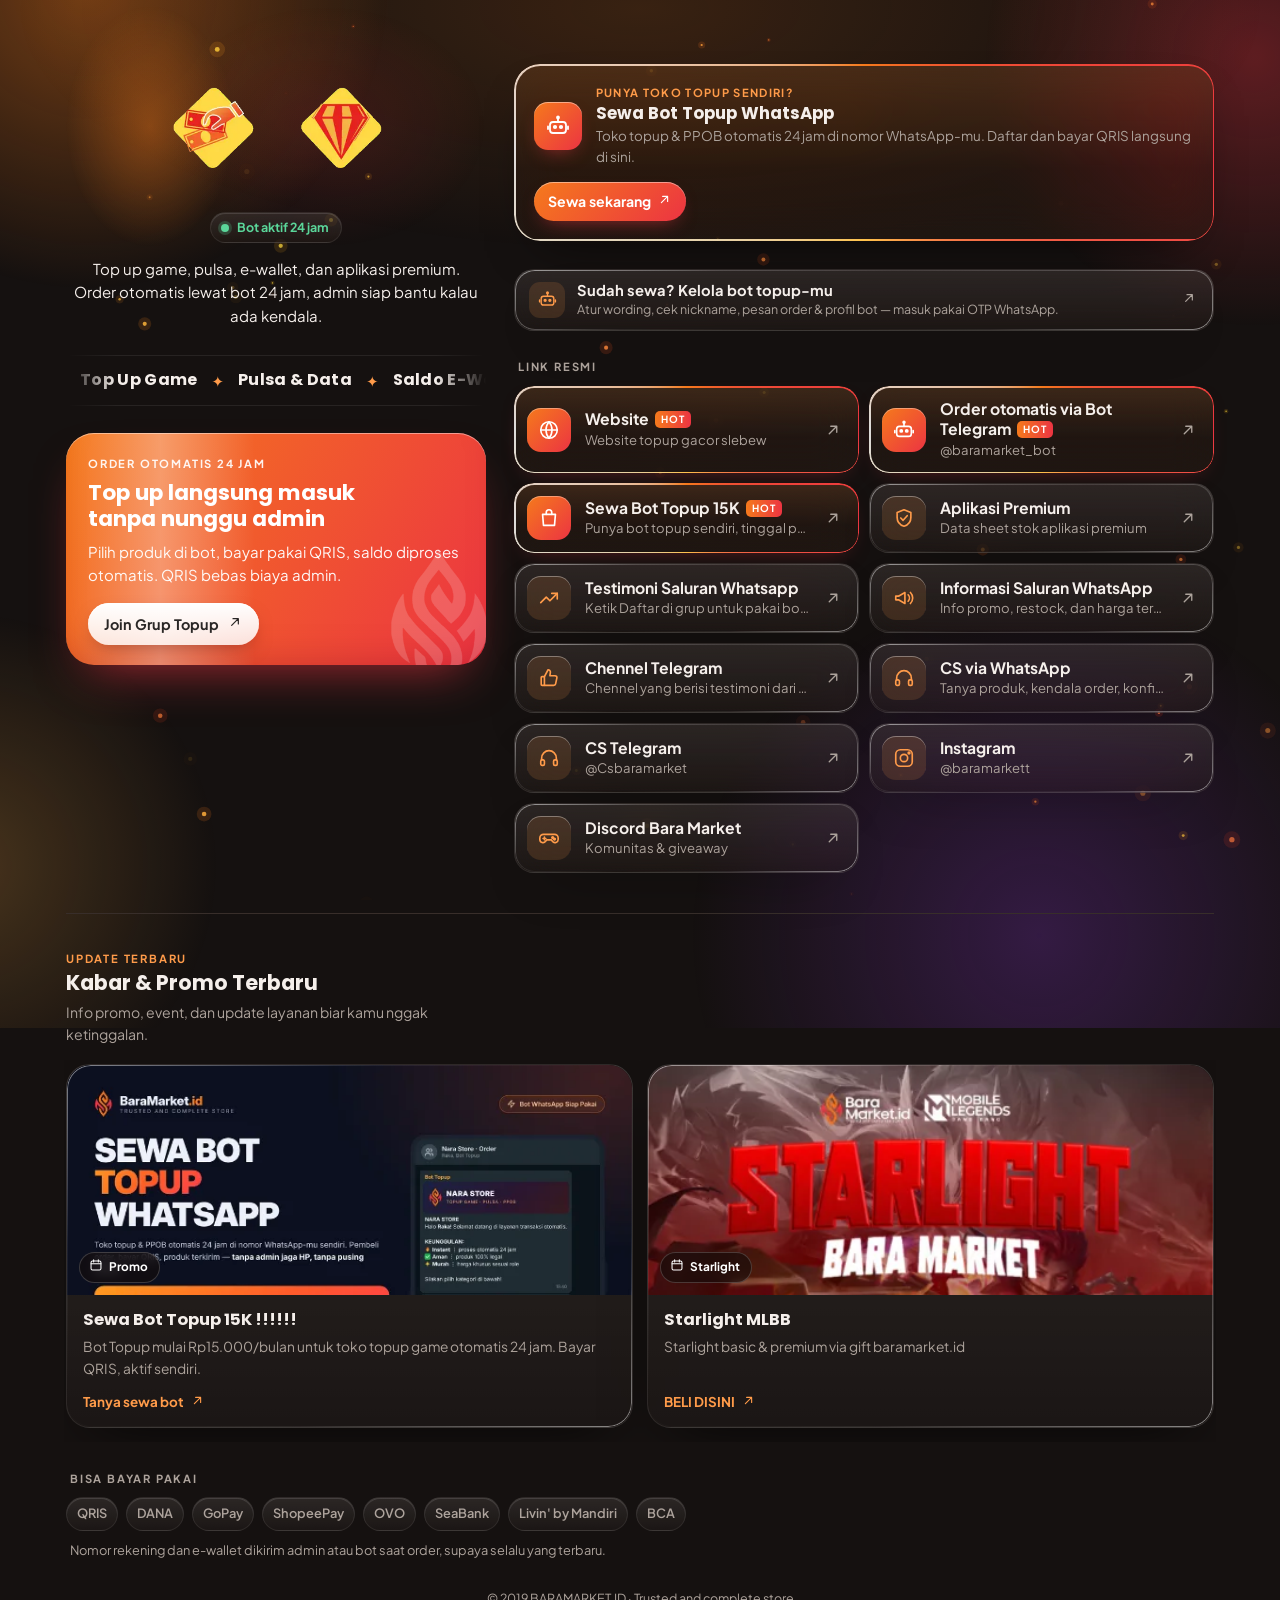
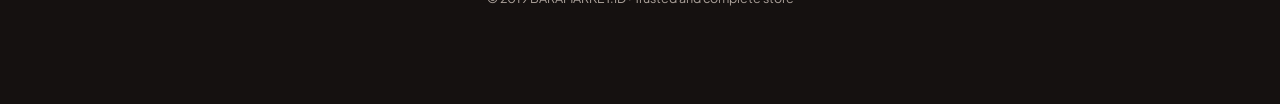
==== index.html @ 2b777c7c "Update index.html" ====
<!doctype html>
<html lang="id" data-theme="dark">
<head>
<meta charset="utf-8">
<meta name="color-scheme" content="dark">
<meta name="viewport" content="width=device-width,initial-scale=1,viewport-fit=cover">
<title>BARAMARKET.ID · Trusted and complete store</title>
<meta name="description" content="Top up game, pulsa, e-wallet, dan aplikasi premium. Order otomatis lewat bot 24 jam, admin siap bantu kalau ada kendala.">
<meta property="og:title" content="BARAMARKET.ID">
<meta property="og:description" content="Top up game, pulsa, e-wallet, dan aplikasi premium. Order otomatis lewat bot 24 jam, admin siap bantu kalau ada kendala.">
<meta name="theme-color" content="#F57A1C">
<link rel="icon" href="[data-uri]">
<link rel="stylesheet" href="https://fonts.googleapis.com/css2?family=Plus+Jakarta+Sans:wght@400;500;600;700&amp;family=Poppins:wght@600;700&amp;display=swap">
<style>:root{color-scheme:light;padding-top:env(safe-area-inset-top,0px);padding-bottom:env(safe-area-inset-bottom,0px)}body{margin:0;font:14px/1.4 system-ui,-apple-system,sans-serif}img{max-width:100%}[hidden]{display:none!important}</style>
<style id="bm-style">/* Layout: one narrow column like a link-in-bio, ember glow behind the profile, flame-gradient promo card as the single loud element. */
:root{
  --bg:#F6F3F0;
  --surface:#FFFFFF;
  --ink:#2A2726;
  --muted:#6F6761;
  --line:#E6DFD8;
  --accent:#C9520A;
  --accent-soft:rgba(245,122,28,.12);
  --flame-a:#F57A1C;
  --flame-b:#EC3442;
  --on-flame:#FFFFFF;
  --glow:rgba(245,122,28,.20);
  --focus:#1F6FEB;
  --ok:#1E7F4F;
  --warn:#A3330B;
  --font-display:"Poppins",ui-sans-serif,system-ui,sans-serif;
  --font-body:"Plus Jakarta Sans",ui-sans-serif,system-ui,-apple-system,"Segoe UI",sans-serif;
  --r-lg:20px;--r-md:14px;--r-sm:10px;
}
@media (prefers-color-scheme:dark){:root:not([data-theme="light"]){
  --bg:#151110;--surface:#211A18;--ink:#F5EFEB;--muted:#ADA39C;--line:#382E2A;
  --accent:#FF9B4A;--accent-soft:rgba(255,155,74,.14);--glow:rgba(245,122,28,.16);
  --focus:#7FB2FF;--ok:#5BD69A;--warn:#FF9B7A;color-scheme:dark}}
:root[data-theme="dark"]{
  --bg:#151110;--surface:#211A18;--ink:#F5EFEB;--muted:#ADA39C;--line:#382E2A;
  --accent:#FF9B4A;--accent-soft:rgba(255,155,74,.14);--glow:rgba(245,122,28,.16);
  --focus:#7FB2FF;--ok:#5BD69A;--warn:#FF9B7A;color-scheme:dark}

*{box-sizing:border-box}
body{background:var(--bg);color:var(--ink);font-family:var(--font-body);font-size:15px;line-height:1.55;-webkit-font-smoothing:antialiased}
body::after{content:"";position:fixed;inset:-20vh -20vw auto;height:70vh;pointer-events:none;z-index:0;
  background:radial-gradient(50% 55% at 50% 30%,var(--glow),transparent 70%)}
a{color:inherit}
:focus-visible{outline:2px solid var(--focus);outline-offset:3px;border-radius:6px}

.wrap{position:relative;z-index:1;max-width:520px;margin:0 auto;
  padding-left:max(16px,env(safe-area-inset-left,0px));padding-right:max(16px,env(safe-area-inset-right,0px));
  padding-block:40px 120px;display:flex;flex-direction:column;gap:28px}

/* hero */
.hero{display:flex;flex-direction:column;align-items:center;text-align:center;gap:10px}
.avatar{width:104px;height:104px;border-radius:50%;padding:3px;background:conic-gradient(from 200deg,var(--flame-a),var(--flame-b),var(--flame-a))}
.avatar img{display:block;width:100%;height:100%;border-radius:50%;object-fit:contain;background:var(--surface);padding:14px}
.name{font-family:var(--font-display);font-weight:700;font-size:1.65rem;letter-spacing:-.01em;line-height:1.15;margin:6px 0 0;display:inline-flex;align-items:center;gap:6px;text-wrap:balance}
.name svg{width:20px;height:20px;flex:none;color:var(--accent)}
.tagline{margin:0;font-size:.72rem;font-weight:600;letter-spacing:.16em;text-transform:uppercase;color:var(--muted)}
.bio{margin:4px 0 0;max-width:42ch;color:var(--ink);text-wrap:pretty}

.chips{list-style:none;margin:0;padding:0;display:flex;flex-wrap:wrap;justify-content:center;gap:8px}
.chips li{font-size:.8rem;font-weight:600;padding:6px 12px;border-radius:999px;background:var(--surface);border:1px solid var(--line);color:var(--ink)}

/* promo */
.promo{position:relative;overflow:hidden;border-radius:var(--r-lg);padding:22px 22px 20px;color:var(--on-flame);
  background:linear-gradient(135deg,var(--flame-a) 0%,var(--flame-b) 100%);display:flex;flex-direction:column;gap:8px;
  box-shadow:0 14px 36px -18px rgba(236,52,66,.65)}
.promo .mark{position:absolute;right:-28px;bottom:-34px;width:150px;height:150px;opacity:.18;pointer-events:none;filter:brightness(0) invert(1)}
.promo .eyebrow{font-size:.7rem;font-weight:700;letter-spacing:.16em;text-transform:uppercase;opacity:.92;margin:0}
.promo h2{font-family:var(--font-display);font-weight:700;font-size:1.35rem;line-height:1.2;margin:0;max-width:22ch;text-wrap:balance}
.promo p{margin:0;max-width:40ch;opacity:.95;position:relative}
.promo .btn{align-self:flex-start;margin-top:8px;display:inline-flex;align-items:center;gap:8px;background:#FFFFFF;color:#2A2726;
  font-weight:700;font-size:.9rem;text-decoration:none;padding:10px 16px;border-radius:999px;position:relative}
.promo .btn svg{width:16px;height:16px}
.promo .btn:hover{transform:translateY(-1px)}

/* links */
.section-label{font-size:.7rem;font-weight:700;letter-spacing:.16em;text-transform:uppercase;color:var(--muted);margin:0 0 10px 4px}
.links{display:flex;flex-direction:column;gap:10px}
.link{display:grid;grid-template-columns:44px minmax(0,1fr) 20px;align-items:center;gap:14px;text-decoration:none;
  background:var(--surface);border:1px solid var(--line);border-radius:var(--r-md);padding:12px 14px 12px 12px;
  transition:transform .15s ease,border-color .15s ease}
.link:hover{transform:translateY(-1px);border-color:var(--accent)}
.link .ic{width:44px;height:44px;border-radius:12px;display:grid;place-items:center;background:var(--accent-soft);color:var(--accent)}
.link .ic svg{width:22px;height:22px}
.link .tx{min-width:0;display:flex;flex-direction:column}
.link .t{font-weight:700;font-size:.98rem;line-height:1.3;overflow-wrap:anywhere}
.link .s{font-size:.82rem;color:var(--muted);overflow:hidden;text-overflow:ellipsis;white-space:nowrap}
.link .go{width:18px;height:18px;color:var(--muted)}
.link.featured{border-color:var(--accent);box-shadow:0 0 0 3px var(--accent-soft)}
.link.featured .ic{background:linear-gradient(135deg,var(--flame-a),var(--flame-b));color:var(--on-flame)}
.link .badge{display:inline-block;margin-left:6px;vertical-align:2px;font-size:.62rem;font-weight:700;letter-spacing:.1em;text-transform:uppercase;color:var(--accent)}

.pay{display:flex;flex-wrap:wrap;gap:8px}
.pay li{font-size:.8rem;font-weight:600;padding:6px 10px;border-radius:8px;border:1px dashed var(--line);color:var(--muted);background:transparent}
.pay{list-style:none;margin:0;padding:0}
.note{font-size:.8rem;color:var(--muted);margin:10px 0 0 4px}

.foot{text-align:center;font-size:.78rem;color:var(--muted)}

/* owner controls */
.fab{position:fixed;z-index:20;right:calc(16px + env(safe-area-inset-right,0px));bottom:calc(16px + env(safe-area-inset-bottom,0px));
  display:inline-flex;align-items:center;gap:8px;border:0;cursor:pointer;font:700 .9rem var(--font-body);
  background:var(--ink);color:var(--bg);padding:12px 18px;border-radius:999px;box-shadow:0 10px 30px -10px rgba(0,0,0,.45)}
.fab svg{width:18px;height:18px}
.banner{background:var(--surface);border:1px solid var(--accent);border-radius:var(--r-md);padding:12px 14px;display:flex;flex-wrap:wrap;gap:10px;align-items:center;justify-content:space-between;font-size:.88rem}

/* editor */
.ed{display:flex;flex-direction:column;gap:18px}
.ed-head{display:flex;flex-direction:column;gap:4px}
.ed-head h1{font-family:var(--font-display);font-size:1.4rem;margin:0}
.ed-head p{margin:0;color:var(--muted);font-size:.9rem}
.card{background:var(--surface);border:1px solid var(--line);border-radius:var(--r-lg);padding:16px;display:flex;flex-direction:column;gap:12px}
.card h2{font-family:var(--font-display);font-size:1rem;margin:0;display:flex;align-items:center;justify-content:space-between;gap:8px}
.field{display:flex;flex-direction:column;gap:5px;min-width:0}
.field label,.lbl{font-size:.78rem;font-weight:700;color:var(--muted)}
.field .hint{font-size:.75rem;color:var(--muted)}
input[type=text],input[type=url],input[type=email],input[type=tel],input[type=password],textarea,select{width:100%;font:500 .92rem var(--font-body);color:var(--ink);background:var(--bg);
  border:1px solid var(--line);border-radius:var(--r-sm);padding:10px 12px}
textarea{resize:vertical;min-height:72px}
input:focus,textarea:focus,select:focus{outline:2px solid var(--focus);outline-offset:1px}
.row2{display:grid;grid-template-columns:1fr 1fr;gap:10px}
@media (max-width:440px){.row2{grid-template-columns:1fr}}
.check{display:inline-flex;align-items:center;gap:8px;font-size:.88rem;font-weight:600;cursor:pointer}
.check input{width:18px;height:18px;accent-color:var(--flame-a)}
.logo-row{display:flex;align-items:center;gap:14px;flex-wrap:wrap}
.logo-row .avatar{width:72px;height:72px}
.logo-row .avatar img{padding:9px}

.le{border:1px solid var(--line);border-radius:var(--r-md);padding:12px;display:flex;flex-direction:column;gap:10px;background:var(--bg)}
.le-top{display:flex;align-items:center;justify-content:space-between;gap:8px}
.le-top .num{font-size:.75rem;font-weight:700;color:var(--muted);letter-spacing:.08em;text-transform:uppercase}
.tools{display:flex;gap:6px}
.ib{width:34px;height:34px;display:grid;place-items:center;border-radius:8px;border:1px solid var(--line);background:var(--surface);color:var(--ink);cursor:pointer}
.ib svg{width:16px;height:16px}
.ib:disabled{opacity:.35;cursor:default}
.ib.del{color:var(--warn)}
.btn2{display:inline-flex;align-items:center;justify-content:center;gap:8px;font:700 .9rem var(--font-body);cursor:pointer;border-radius:999px;padding:11px 18px;border:1px solid var(--line);background:var(--surface);color:var(--ink)}
.btn2 svg{width:16px;height:16px}
.btn2.primary{border:0;color:var(--on-flame);background:linear-gradient(135deg,var(--flame-a),var(--flame-b))}
.btn2:disabled{opacity:.6;cursor:default}
.add{border-style:dashed;width:100%}
.ed-bar{position:fixed;z-index:20;left:0;right:0;bottom:0;background:var(--surface);border-top:1px solid var(--line);
  padding-top:12px;padding-bottom:calc(12px + env(safe-area-inset-bottom,0px));
  padding-left:max(16px,env(safe-area-inset-left,0px));padding-right:max(16px,env(safe-area-inset-right,0px))}
.ed-bar .in{max-width:520px;margin:0 auto;display:flex;align-items:center;gap:10px;flex-wrap:wrap}
.ed-bar .status{flex:1 1 160px;font-size:.82rem;color:var(--muted);min-width:0}
.ed-bar .status.err{color:var(--warn)}
.ed-bar .status.ok{color:var(--ok)}

@media (prefers-reduced-motion:reduce){*{transition:none!important}.link:hover,.promo .btn:hover{transform:none}}
.ed-bar .status:empty{display:none}.ed-bar .in{justify-content:flex-end}

/* ===== motion layer ===== */
:root{--title-a:#B8460A;--title-b:#D0283A;--spark:#FFC24B}
@media (prefers-color-scheme:dark){:root:not([data-theme="light"]){--title-a:#FFB36B;--title-b:#FF6B6B}}
:root[data-theme="dark"]{--title-a:#FFB36B;--title-b:#FF6B6B}
@property --ang{syntax:"<angle>";inherits:false;initial-value:0deg}
@keyframes spin{to{--ang:360deg}}
@keyframes rise{from{opacity:0;transform:translateY(16px) scale(.98)}}
@keyframes breathe{0%,100%{opacity:.55;transform:scale(.92)}50%{opacity:1;transform:scale(1.06)}}
@keyframes flow{0%,100%{background-position:0% 50%}50%{background-position:100% 50%}}
@keyframes shine{0%,55%{transform:translateX(-120%) skewX(-18deg)}100%{transform:translateX(220%) skewX(-18deg)}}
@keyframes float{0%,100%{transform:translateY(0) rotate(-4deg)}50%{transform:translateY(-10px) rotate(4deg)}}
@keyframes ring{0%{box-shadow:0 0 0 0 rgba(255,255,255,.7)}70%,100%{box-shadow:0 0 0 12px rgba(255,255,255,0)}}
@keyframes ticker{to{transform:translateX(-50%)}}
@keyframes blink{0%,100%{opacity:1}50%{opacity:.35}}
@keyframes wiggle{0%,100%{transform:rotate(0)}25%{transform:rotate(-12deg) scale(1.1)}60%{transform:rotate(9deg) scale(1.1)}}
@keyframes drift{0%,100%{transform:translateX(-4%)}50%{transform:translateX(4%)}}

.embers{position:fixed;inset:0;width:100%;height:100%;z-index:0;pointer-events:none}
body::after{animation:drift 14s ease-in-out infinite}
.rise{animation:rise .7s cubic-bezier(.2,.8,.2,1) both;animation-delay:calc(var(--i,0) * 70ms)}

.hero .avatar{width:128px;height:128px;padding:4px;position:relative;isolation:isolate;
  background:conic-gradient(from var(--ang),var(--flame-a),var(--flame-b),var(--spark),var(--flame-a));animation:spin 4s linear infinite}
.hero .avatar::before{content:"";position:absolute;inset:-22px;border-radius:50%;z-index:-1;
  background:radial-gradient(circle,rgba(245,122,28,.45) 0,rgba(236,52,66,.18) 45%,transparent 70%);animation:breathe 3.2s ease-in-out infinite}
.avatar.full img{padding:0;object-fit:cover}
.name .nm{background:linear-gradient(90deg,var(--title-a),var(--title-b),var(--title-a));background-size:200% 100%;
  -webkit-background-clip:text;background-clip:text;color:transparent;animation:flow 6s ease-in-out infinite}
.live{display:inline-flex;align-items:center;gap:8px;font-size:.78rem;font-weight:700;color:var(--ok);
  background:var(--surface);border:1px solid var(--line);border-radius:999px;padding:5px 12px 5px 10px}
.live i{width:8px;height:8px;border-radius:50%;background:var(--ok);box-shadow:0 0 0 3px color-mix(in srgb,var(--ok) 22%,transparent);animation:blink 1.6s ease-in-out infinite}

.ticker{position:relative;overflow:hidden;border-block:1px solid var(--line);padding-block:12px;
  -webkit-mask-image:linear-gradient(90deg,transparent,#000 12%,#000 88%,transparent);mask-image:linear-gradient(90deg,transparent,#000 12%,#000 88%,transparent)}
.ticker .track{display:flex;width:max-content;animation:ticker 22s linear infinite}
.ticker .track span{font-family:var(--font-display);font-weight:700;font-size:1rem;letter-spacing:.02em;white-space:nowrap;padding-inline:14px;color:var(--ink)}
.ticker .track b{color:var(--accent);font-weight:700;align-self:center}
.ticker:hover .track{animation-play-state:paused}
.sr{position:absolute;width:1px;height:1px;overflow:hidden;clip:rect(0 0 0 0);white-space:nowrap}

.promo{background:linear-gradient(120deg,var(--flame-a),var(--flame-b),#FF8A3D,var(--flame-a));background-size:300% 300%;animation:flow 9s ease infinite}
.promo.rise{animation:rise .7s cubic-bezier(.2,.8,.2,1) both,flow 9s ease infinite;animation-delay:calc(var(--i,0) * 70ms),0s}
.promo::after{content:"";position:absolute;top:0;bottom:0;left:0;width:45%;pointer-events:none;
  background:linear-gradient(90deg,transparent,rgba(255,255,255,.32),transparent);animation:shine 5s ease-in-out infinite}
.promo .mark{animation:float 6s ease-in-out infinite}
.promo .btn{animation:ring 2.4s ease-out infinite;z-index:1}
.promo h2,.promo p,.promo .eyebrow{position:relative;z-index:1}

.link{position:relative;overflow:hidden}
.link::before{content:"";position:absolute;top:0;bottom:0;left:-60%;width:40%;pointer-events:none;
  background:linear-gradient(90deg,transparent,var(--accent-soft),transparent);transform:skewX(-18deg);transition:left .6s ease}
.link:hover::before{left:130%}
.link:hover .ic svg{animation:wiggle .55s ease}
.link .go{transition:transform .2s ease,color .2s ease}
.link:hover .go{transform:translate(3px,-3px);color:var(--accent)}
.link:active{transform:scale(.985)}
.link.featured{border:1.5px solid transparent;box-shadow:0 8px 24px -16px rgba(236,52,66,.6);
  background:linear-gradient(var(--surface),var(--surface)) padding-box,
  conic-gradient(from var(--ang),var(--flame-a),var(--flame-b),var(--spark),var(--flame-a)) border-box}
.link.featured.rise{animation:rise .7s cubic-bezier(.2,.8,.2,1) both,spin 4s linear infinite;animation-delay:calc(var(--i,0) * 70ms),0s}
.link.featured .badge{background:linear-gradient(90deg,var(--flame-a),var(--flame-b));color:var(--on-flame);padding:2px 6px;border-radius:5px;animation:blink 1.8s ease-in-out infinite}
.pay li{transition:transform .2s ease,border-color .2s ease,color .2s ease}
.pay li:hover{transform:translateY(-2px);border-color:var(--accent);color:var(--ink)}

@media (prefers-reduced-motion:reduce){
  *,*::before,*::after{animation:none!important}
  .embers{display:none}
  .ticker .track{flex-wrap:wrap;width:auto;justify-content:center}
  .ticker .track .dup{display:none}
}

/* icon picker */
.ipick{display:flex;align-items:center;gap:12px;width:100%;text-align:left;cursor:pointer;font:600 .92rem var(--font-body);color:var(--ink);
  background:var(--surface);border:1px solid var(--line);border-radius:var(--r-sm);padding:8px 12px 8px 8px}
.ipick:hover{border-color:var(--accent)}
.ipick .ic,.iopt .ic{width:38px;height:38px;flex:none;border-radius:10px;display:grid;place-items:center;background:var(--accent-soft);color:var(--accent)}
.ipick .ic svg,.iopt .ic svg{width:21px;height:21px}
.ipick .nm{flex:1;min-width:0}
.ipick .chev{font-size:.78rem;font-weight:700;color:var(--accent)}
.igrid{display:grid;grid-template-columns:repeat(auto-fill,minmax(62px,1fr));gap:6px;margin-top:6px;padding:8px;
  background:var(--surface);border:1px solid var(--line);border-radius:var(--r-md);max-height:340px;overflow-y:auto}
.iopt{display:flex;flex-direction:column;align-items:center;gap:5px;padding:8px 4px;border-radius:10px;border:1px solid transparent;
  background:transparent;color:var(--ink);cursor:pointer;font:600 .68rem/1.2 var(--font-body);text-align:center}
.iopt .olb{overflow-wrap:anywhere}
.iopt:hover{border-color:var(--line);background:var(--bg)}
.iopt.on{border-color:var(--accent);background:var(--accent-soft)}
.iopt.on .ic{background:linear-gradient(135deg,var(--flame-a),var(--flame-b));color:var(--on-flame)}

/* news */
.news{display:flex;flex-direction:column;gap:14px;min-width:0}
.news-head{display:flex;align-items:flex-end;justify-content:space-between;gap:12px}
.news-titles{min-width:0}
.news-titles .section-label{margin:0 0 4px;color:var(--accent)}
.news h2{font-family:var(--font-display);font-weight:700;font-size:1.3rem;line-height:1.2;margin:0;text-wrap:balance}
.news-sub{margin:6px 0 0;color:var(--muted);font-size:.88rem;max-width:44ch}
.news-nav{display:flex;gap:6px;flex:none}
.news-row{display:grid;grid-auto-flow:column;grid-auto-columns:minmax(0,82%);gap:14px;overflow-x:auto;scroll-snap-type:x mandatory;
  padding:4px 2px 14px;margin:0 -2px;scrollbar-width:thin;overscroll-behavior-x:contain}
@media (min-width:480px){.news-row{grid-auto-columns:minmax(0,70%)}}
.news-row:focus-visible{outline:2px solid var(--focus);outline-offset:2px}
.news-card{scroll-snap-align:start;display:flex;flex-direction:column;background:var(--surface);border:1px solid var(--line);border-radius:var(--r-lg);
  overflow:hidden;transition:transform .25s ease,box-shadow .25s ease,border-color .25s ease;animation:rise .7s cubic-bezier(.2,.8,.2,1) both;animation-delay:calc(var(--i,0)*90ms + .2s)}
.news-card:hover{transform:translateY(-4px);border-color:var(--accent);box-shadow:0 16px 30px -20px rgba(236,52,66,.55)}
.news-img{position:relative;aspect-ratio:16/10;max-width:100%;background:var(--bg);overflow:hidden}
.news-img img{display:block;width:100%;height:100%;object-fit:cover;object-position:top;transition:transform .6s ease}
.news-card:hover .news-img img{transform:scale(1.05)}
.news-img.ph{display:grid;place-items:center;background:linear-gradient(135deg,var(--flame-a),var(--flame-b));background-size:200% 200%;animation:flow 8s ease infinite}
.news-img .ph-ic{color:var(--on-flame);opacity:.9}
.news-img .ph-ic svg{width:44px;height:44px}
.news-badge{position:absolute;left:12px;bottom:12px;display:inline-flex;align-items:center;gap:6px;font-size:.74rem;font-weight:700;
  color:#FFFFFF;background:rgba(20,12,10,.62);-webkit-backdrop-filter:blur(6px);backdrop-filter:blur(6px);border:1px solid rgba(255,255,255,.18);border-radius:999px;padding:5px 11px 5px 9px}
.news-badge svg{width:14px;height:14px}
.news-body{display:flex;flex-direction:column;gap:6px;padding:14px 16px 16px;flex:1}
.news-date{font-size:.72rem;font-weight:700;letter-spacing:.06em;text-transform:uppercase;color:var(--muted)}
.news-body h3{margin:0;font-family:var(--font-display);font-weight:700;font-size:1.02rem;line-height:1.3;
  display:-webkit-box;-webkit-line-clamp:2;-webkit-box-orient:vertical;overflow:hidden}
.news-body p{margin:0;color:var(--muted);font-size:.86rem;display:-webkit-box;-webkit-line-clamp:3;-webkit-box-orient:vertical;overflow:hidden}
.news-card.open .news-body p,.news-card.open .news-body h3{-webkit-line-clamp:unset;display:block}
.news-more{margin-top:auto;padding-top:8px;align-self:flex-start;display:inline-flex;align-items:center;gap:6px;font:700 .84rem var(--font-body);
  color:var(--accent);text-decoration:none;background:none;border:0;cursor:pointer;padding-left:0;padding-right:0}
.news-more svg{width:15px;height:15px;transition:transform .2s ease}
.news-more:hover svg{transform:translate(3px,-3px)}
.news-ed-img{display:flex;gap:12px;align-items:flex-start;flex-wrap:wrap}
.news-ed-img .thumb{width:128px;aspect-ratio:16/10;max-width:100%;border-radius:10px;overflow:hidden;border:1px solid var(--line);background:var(--surface);display:grid;place-items:center;color:var(--muted);flex:none}
.news-ed-img .thumb img{width:100%;height:100%;object-fit:cover;object-position:top}
.news-ed-img .thumb svg{width:26px;height:26px}
.news-ed-img .field{flex:1 1 160px;align-items:flex-start}
.news-row{display:flex;grid-auto-flow:unset}
.news-card{flex:0 0 82%;min-width:0}
@media (min-width:480px){.news-card{flex-basis:70%}}
.news-more{text-align:left}

/* wide logo / banner */
.hero .banner{position:relative;isolation:isolate;display:block;width:min(100%,460px);padding:0;border:0;background:none;cursor:pointer;margin-bottom:4px}
.hero .banner img{display:block;width:100%;height:auto}
.hero .banner::before{content:"";position:absolute;inset:-18% -8%;z-index:-1;border-radius:50%;
  background:radial-gradient(45% 55% at 22% 50%,rgba(245,122,28,.42),transparent 70%),radial-gradient(60% 50% at 60% 50%,rgba(236,52,66,.16),transparent 70%);animation:breathe 3.6s ease-in-out infinite}
.banner-prev{background:#151110;border:1px solid var(--line);border-radius:var(--r-sm);padding:10px;max-width:100%}
.banner-prev img{display:block;width:100%;max-width:360px;height:auto}
.choices{display:flex;flex-direction:column;gap:10px}
.check input[type=radio]{width:18px;height:18px;accent-color:var(--flame-a)}
.hero .banner::before{inset:-35% 0;border-radius:0;
  background:radial-gradient(closest-side at 20% 50%,rgba(245,122,28,.38),rgba(245,122,28,0)),radial-gradient(closest-side at 62% 50%,rgba(236,52,66,.14),rgba(236,52,66,0))}
.promo .mark{object-fit:contain}

/* login */
input[type=password]{width:100%;font:500 .92rem var(--font-body);color:var(--ink);background:var(--bg);border:1px solid var(--line);border-radius:var(--r-sm);padding:10px 12px}
input[type=password]:focus{outline:2px solid var(--focus);outline-offset:1px}
.login{padding-block:48px 64px}
.login form{gap:14px}
.login-head{display:flex;gap:14px;align-items:flex-start}
.login-head h1{font-family:var(--font-display);font-size:1.25rem;margin:0 0 4px}
.login-head p{margin:0;color:var(--muted);font-size:.88rem}
.login-ic{width:44px;height:44px;flex:none;border-radius:12px;display:grid;place-items:center;background:linear-gradient(135deg,var(--flame-a),var(--flame-b));color:var(--on-flame)}
.login-ic svg{width:22px;height:22px}
.login .btn2.primary svg{width:16px;height:16px}
.login-status{margin:0;font-size:.85rem;color:var(--muted);min-height:1.2em}
.login-status.err{color:var(--warn)}
.login-status.ok{color:var(--ok)}
.login > .hint{color:var(--muted);font-size:.82rem;margin:0}

/* sewa */
.sewa-cta{display:grid;grid-template-columns:48px minmax(0,1fr);align-items:center;gap:14px;text-decoration:none;color:var(--ink);
  border-radius:var(--r-lg);padding:16px;border:1.5px solid transparent;
  background:linear-gradient(var(--surface),var(--surface)) padding-box,conic-gradient(from var(--ang),var(--flame-a),var(--flame-b),var(--spark),var(--flame-a)) border-box}
.sewa-cta.rise{animation:rise .7s cubic-bezier(.2,.8,.2,1) both,spin 5s linear infinite;animation-delay:calc(var(--i,0) * 70ms),0s}
.sewa-cta .ic{width:48px;height:48px;border-radius:14px;display:grid;place-items:center;background:linear-gradient(135deg,var(--flame-a),var(--flame-b));color:var(--on-flame)}
.sewa-cta .ic svg{width:24px;height:24px}
.sewa-cta .tx{display:flex;flex-direction:column;gap:2px;min-width:0}
.sewa-cta .ey{font-size:.7rem;font-weight:700;letter-spacing:.12em;text-transform:uppercase;color:var(--accent)}
.sewa-cta .t{font-family:var(--font-display);font-weight:700;font-size:1.05rem;line-height:1.25}
.sewa-cta .s{font-size:.84rem;color:var(--muted)}
.sewa-cta .go{grid-column:1/-1;justify-self:start;display:inline-flex;align-items:center;gap:6px;font-weight:700;font-size:.88rem;color:var(--on-flame);
  background:linear-gradient(135deg,var(--flame-a),var(--flame-b));padding:9px 14px;border-radius:999px}
.sewa-cta .go svg{width:15px;height:15px}
.sewa-cta:hover .go svg{transform:translate(2px,-2px)}
.manage-cta{display:grid;grid-template-columns:36px minmax(0,1fr) 18px;align-items:center;gap:12px;text-decoration:none;color:var(--ink);
  border-radius:var(--r-md);padding:11px 14px;border:1px dashed var(--line);background:transparent;transition:border-color .15s,background .15s}
.manage-cta:hover{border-color:var(--accent);background:var(--accent-soft)}
.manage-cta .ic{width:36px;height:36px;border-radius:11px;display:grid;place-items:center;background:var(--accent-soft);color:var(--accent)}
.manage-cta .ic svg{width:19px;height:19px}
.manage-cta .tx{display:flex;flex-direction:column;gap:1px;min-width:0}
.manage-cta .t{font-weight:700;font-size:.92rem;line-height:1.3}
.manage-cta .s{font-size:.78rem;color:var(--muted);line-height:1.4}
.manage-cta .ar{color:var(--muted)}
.manage-cta .ar svg{width:16px;height:16px;transition:transform .15s}
.manage-cta:hover .ar svg{transform:translate(2px,-2px)}
.sw-back{display:inline-flex;align-items:center;gap:6px;color:var(--muted);text-decoration:none;font-weight:600;font-size:.9rem;align-self:flex-start}
.sw-back svg{width:16px;height:16px}
.sw-hero{display:flex;flex-direction:column;gap:10px}
.sw-hero .section-label{color:var(--accent);margin:0}
.sw-hero h1{font-family:var(--font-display);font-size:1.7rem;line-height:1.15;margin:0;text-wrap:balance}
.sw-hero .bio{margin:0}
.sw-price{display:flex;align-items:baseline;gap:8px;flex-wrap:wrap}
.sw-price .lbl{font-size:.82rem;color:var(--muted)}
.sw-price .v{font-family:var(--font-display);font-weight:700;font-size:2rem;line-height:1;background:linear-gradient(90deg,var(--title-a),var(--title-b));-webkit-background-clip:text;background-clip:text;color:transparent;font-variant-numeric:tabular-nums}
.sw-price .per{font-size:.9rem;color:var(--muted)}
.sw-feat{justify-content:flex-start}
.sw-panel{gap:14px}
.sw-panel h2{font-size:1.15rem}
.sw-form{display:flex;flex-direction:column;gap:12px}
.btn2.big{width:100%;padding:14px 18px;font-size:1rem}
.sw-note{margin:0;font-size:.8rem;color:var(--muted);text-align:center}
.sw-note.warn{color:var(--warn)}
.sw-note a{color:var(--accent)}
.sw-msgline{margin:0;font-size:.88rem;font-weight:600}
.sw-msgline.err{color:var(--warn)}
.sw-steps{list-style:none;margin:0;padding:0;display:grid;grid-template-columns:repeat(4,1fr);gap:6px}
.sw-steps li{display:flex;flex-direction:column;align-items:center;gap:4px;font-size:.7rem;font-weight:600;color:var(--muted);text-align:center}
.sw-steps .n{width:26px;height:26px;border-radius:50%;display:grid;place-items:center;border:1.5px solid var(--line);font-size:.78rem;font-variant-numeric:tabular-nums}
.sw-steps li.done .n{background:var(--ok);border-color:var(--ok);color:var(--bg)}
.sw-steps li.cur{color:var(--ink)}
.sw-steps li.cur .n{border-color:transparent;color:var(--on-flame);background:linear-gradient(135deg,var(--flame-a),var(--flame-b))}
.sw-wait{display:flex;flex-direction:column;align-items:center;gap:10px;padding:18px 0;text-align:center}
.sw-wait p{margin:0}
.spin{width:34px;height:34px;border-radius:50%;border:3px solid var(--line);border-top-color:var(--flame-a);animation:spinr 0.9s linear infinite}
@keyframes spinr{to{transform:rotate(360deg)}}
.sw-qr,.sw-pair,.sw-done{display:flex;flex-direction:column;align-items:center;gap:8px;text-align:center}
.sw-qr .lbl,.sw-pair .lbl{margin:0;font-size:.72rem;font-weight:700;letter-spacing:.12em;text-transform:uppercase;color:var(--muted)}
.sw-qr .total{margin:0;font-family:var(--font-display);font-weight:700;font-size:1.9rem;font-variant-numeric:tabular-nums}
.sw-qr .sub,.sw-done .sub{margin:0;font-size:.85rem;color:var(--muted)}
.sw-qr img{width:min(100%,260px);height:auto;aspect-ratio:1;max-width:100%;background:#FFFFFF;border-radius:14px;padding:10px;margin:6px 0}
.sw-pair .code{margin:0;font-family:ui-monospace,SFMono-Regular,Menlo,Consolas,monospace;font-weight:700;font-size:2.2rem;letter-spacing:.12em;padding:10px 18px;border-radius:12px;background:var(--bg);border:1px dashed var(--accent)}
.sw-howto{margin:4px 0 0;padding-left:20px;text-align:left;font-size:.88rem;display:flex;flex-direction:column;gap:4px}
.sw-done .ok{width:54px;height:54px;border-radius:50%;display:grid;place-items:center;background:var(--ok);color:var(--bg)}
.sw-done .ok svg{width:28px;height:28px}
.sw-done h3,.sw-msg h3{margin:0;font-family:var(--font-display);font-size:1.15rem}
.sw-done p{margin:0}
.sw-msg{border-radius:var(--r-md);padding:14px;display:flex;flex-direction:column;gap:8px;align-items:flex-start;border:1px solid var(--line);background:var(--bg)}
.sw-msg.err{border-color:var(--warn)}
.sw-msg.warn{border-color:var(--accent)}
.sw-msg p{margin:0;overflow-wrap:anywhere}
.sw-id{margin:0;font-size:.72rem;color:var(--muted);text-align:center;font-variant-numeric:tabular-nums}
.guide-row .guide-pg{flex:0 0 72%;scroll-snap-align:start;position:relative;display:block;border-radius:var(--r-md);overflow:hidden;border:1px solid var(--line);background:#FFFFFF}
@media (min-width:480px){.guide-row .guide-pg{flex-basis:56%}}
.guide-pg img{display:block;width:100%;height:auto;aspect-ratio:1100/1557;max-width:100%}
.guide-pg .pg{position:absolute;right:8px;bottom:8px;font-size:.72rem;font-weight:700;color:#FFFFFF;background:rgba(20,12,10,.65);padding:3px 8px;border-radius:999px}
@media (prefers-reduced-motion:reduce){.spin{animation:none}}

/* layar lebar */
.wrap.home .col{display:flex;flex-direction:column;gap:28px;min-width:0}
@media (min-width:720px){
  .wrap{max-width:680px}
  .links{display:grid;grid-template-columns:repeat(2,minmax(0,1fr))}
  .news-card{flex-basis:46%}
}
@media (min-width:1000px){
  .wrap.home{max-width:1180px;padding-block:56px 96px}
  .wrap.home .top{display:grid;grid-template-columns:minmax(340px,420px) minmax(0,1fr);column-gap:56px;align-items:start}
  .wrap.home .side{position:sticky;top:calc(24px + env(safe-area-inset-top,0px))}
  .wrap.home .main{padding-top:8px}
  .wrap.home .news-card{flex-basis:calc((100% - 28px) / 3)}
  .wrap.home .foot{text-align:left}
  .wrap.sewa{max-width:1120px;display:grid;grid-template-columns:minmax(0,1fr) minmax(360px,460px);
    grid-template-areas:"back back" "hero panel" "guide panel";column-gap:56px;row-gap:28px;align-items:start}
  .wrap.sewa>.sw-back{grid-area:back}
  .wrap.sewa>.sw-hero{grid-area:hero}
  .wrap.sewa>.sw-panel{grid-area:panel}
  .wrap.sewa>.news{grid-area:guide}
  .wrap.sewa .guide-row .guide-pg{flex-basis:44%}
  .wrap.ed{max-width:760px}
  .ed-bar .in{max-width:760px}
}
@media (min-width:1000px) and (max-height:760px){.wrap.home .side{position:static}}
/* bagian bawah selebar layar di layar lebar; kartu kabar mengisi tempat yang ada */
@media (min-width:1000px){
  .wrap.home{gap:40px}
  .wrap.home .bottom{border-top:1px solid var(--line);padding-top:36px}
  .wrap.home .news-card{flex:1 0 280px;max-width:none}
  .wrap.home .news-img{aspect-ratio:auto;height:230px}
  .wrap.home .bottom .foot{text-align:center}
}

.wrap.home .top{display:flex;flex-direction:column;gap:28px;min-width:0}
@media (min-width:1000px){.wrap.home .top{display:grid}}

/* pop up gambar */
.zoom-btn{display:block;width:100%;height:100%;padding:0;margin:0;border:0;background:none;cursor:zoom-in}
.zoomable{cursor:zoom-in}
.lb-open,.lb-open body{overflow:hidden}
.lb{position:fixed;inset:0;z-index:60;display:flex;flex-direction:column;align-items:center;justify-content:center;
  background:rgba(8,6,5,.92);-webkit-backdrop-filter:blur(6px);backdrop-filter:blur(6px);animation:lbin .18s ease both;
  padding-top:calc(56px + env(safe-area-inset-top,0px));padding-bottom:calc(16px + env(safe-area-inset-bottom,0px));
  padding-left:max(12px,env(safe-area-inset-left,0px));padding-right:max(12px,env(safe-area-inset-right,0px))}
.lb.out{animation:lbout .18s ease both}
@keyframes lbin{from{opacity:0}}
@keyframes lbout{to{opacity:0}}
.lb-top{position:absolute;top:calc(10px + env(safe-area-inset-top,0px));left:max(12px,env(safe-area-inset-left,0px));right:max(12px,env(safe-area-inset-right,0px));
  display:flex;align-items:center;justify-content:space-between;gap:10px;pointer-events:none}
.lb-count{font-size:.85rem;font-weight:700;color:#F5EFEB;font-variant-numeric:tabular-nums;pointer-events:none}
.lb-close{pointer-events:auto;width:42px;height:42px;border-radius:50%;border:1px solid rgba(255,255,255,.22);background:rgba(255,255,255,.08);color:#FFFFFF;display:grid;place-items:center;cursor:pointer}
.lb-close svg{width:22px;height:22px;transform:rotate(45deg)}
.lb-stage{flex:1;min-height:0;width:100%;display:flex;align-items:center;justify-content:center}
.lb-img{max-width:100%;max-height:100%;width:auto;height:auto;object-fit:contain;border-radius:10px;box-shadow:0 20px 60px -20px rgba(0,0,0,.8);touch-action:pinch-zoom;user-select:none}
.lb-img.in{animation:lbimg .22s ease both}
@keyframes lbimg{from{opacity:0;transform:scale(.97)}}
.lb-cap{margin:10px 0 0;max-width:60ch;text-align:center;font-size:.9rem;color:#E8DFD8}
.lb-nav{position:absolute;top:50%;transform:translateY(-50%);width:46px;height:46px;border-radius:50%;border:1px solid rgba(255,255,255,.22);
  background:rgba(20,14,12,.6);color:#FFFFFF;display:grid;place-items:center;cursor:pointer}
.lb-nav svg{width:22px;height:22px}
.lb-prev{left:max(10px,env(safe-area-inset-left,0px))}
.lb-next{right:max(10px,env(safe-area-inset-right,0px))}
.lb-close:focus-visible,.lb-nav:focus-visible{outline:2px solid #FFB36B;outline-offset:2px}
@media (max-width:560px){.lb-nav{top:auto;bottom:calc(18px + env(safe-area-inset-bottom,0px));transform:none}.lb{padding-bottom:calc(80px + env(safe-area-inset-bottom,0px))}}
@media (prefers-reduced-motion:reduce){.lb,.lb.out,.lb-img.in{animation:none}}

/* ═══════════ LIQUID GLASS (gaya iOS) ═══════════
   Kartu jadi kaca tembus pandang yang mem-blur latar bara cair di belakangnya, pinggiran berkilau,
   kilau ikut kursor (--mx/--my diisi skrip), kontrol berbentuk kapsul. Terang & gelap. */
:root{
  --lg-fill:rgba(255,255,255,.42);--lg-top:rgba(255,255,255,.7);--lg-bot:rgba(255,255,255,.28);
  --lg-edge:rgba(255,255,255,.75);--lg-edge2:rgba(255,255,255,.25);--lg-line:rgba(255,255,255,.55);
  --lg-shadow:0 18px 44px -26px rgba(140,60,20,.38),inset 0 1px 0 rgba(255,255,255,.9);
  --lg-spec:rgba(255,255,255,.55);--lg-well:rgba(255,255,255,.5);
  --lg-blur:blur(22px) saturate(180%);
  --lg-b1:rgba(255,150,70,.55);--lg-b2:rgba(255,92,120,.38);--lg-b3:rgba(170,120,255,.3);--lg-b4:rgba(255,200,90,.42);
}
@media (prefers-color-scheme:dark){:root:not([data-theme="light"]){
  --lg-fill:rgba(28,20,18,.42);--lg-top:rgba(255,255,255,.09);--lg-bot:rgba(255,255,255,.02);
  --lg-edge:rgba(255,255,255,.5);--lg-edge2:rgba(255,255,255,.08);--lg-line:rgba(255,255,255,.08);
  --lg-shadow:0 22px 54px -30px rgba(0,0,0,.85),inset 0 1px 0 rgba(255,255,255,.12);
  --lg-spec:rgba(255,255,255,.13);--lg-well:rgba(0,0,0,.24);
  --lg-b1:rgba(245,122,28,.42);--lg-b2:rgba(236,52,66,.34);--lg-b3:rgba(150,58,230,.24);--lg-b4:rgba(255,176,72,.22)}}
:root[data-theme="dark"]{
  --lg-fill:rgba(28,20,18,.42);--lg-top:rgba(255,255,255,.09);--lg-bot:rgba(255,255,255,.02);
  --lg-edge:rgba(255,255,255,.5);--lg-edge2:rgba(255,255,255,.08);--lg-line:rgba(255,255,255,.08);
  --lg-shadow:0 22px 54px -30px rgba(0,0,0,.85),inset 0 1px 0 rgba(255,255,255,.12);
  --lg-spec:rgba(255,255,255,.13);--lg-well:rgba(0,0,0,.24);
  --lg-b1:rgba(245,122,28,.42);--lg-b2:rgba(236,52,66,.34);--lg-b3:rgba(150,58,230,.24);--lg-b4:rgba(255,176,72,.22)}

/* latar bara cair: gumpalan warna yang bergeser pelan — inilah yang dibiaskan kaca */
body::before{content:"";position:fixed;inset:-10vmax;z-index:0;pointer-events:none;
  background:
    radial-gradient(38vmax 38vmax at 14% 10%,var(--lg-b1),transparent 62%),
    radial-gradient(34vmax 34vmax at 90% 16%,var(--lg-b2),transparent 62%),
    radial-gradient(44vmax 44vmax at 76% 92%,var(--lg-b3),transparent 62%),
    radial-gradient(32vmax 32vmax at 6% 86%,var(--lg-b4),transparent 62%);
  }
/* latar sengaja DIAM: kalau latar bergerak, semua kaca harus di-blur ulang tiap frame → berat di HP */

/* ── permukaan kaca ── */
.link,.sewa-cta,.manage-cta,.news-card,.card,.live,.chips li,.fab,.ipick,.igrid,.le,.sw-msg,.btn2:not(.primary),.ib,.pay li{
  background:radial-gradient(220px circle at var(--mx,-300px) var(--my,-300px),var(--lg-spec),transparent 65%),linear-gradient(180deg,var(--lg-top),var(--lg-bot)),var(--lg-fill);
  -webkit-backdrop-filter:var(--lg-blur);backdrop-filter:var(--lg-blur);border-color:var(--lg-line);box-shadow:var(--lg-shadow)}
.link,.sewa-cta,.manage-cta,.news-card,.card,.sw-msg{position:relative;isolation:isolate}
.fab{isolation:isolate}
/* pinggiran berkilau (specular rim) */
.link::after,.sewa-cta::after,.manage-cta::after,.news-card::after,.card::after,.fab::after,.sw-msg::after{
  content:"";position:absolute;inset:0;border-radius:inherit;padding:1px;pointer-events:none;z-index:3;
  background:linear-gradient(150deg,var(--lg-edge),var(--lg-edge2) 26%,transparent 48%,var(--lg-edge2) 72%,var(--lg-edge));
  -webkit-mask:linear-gradient(#000 0 0) content-box,linear-gradient(#000 0 0);-webkit-mask-composite:xor;mask:linear-gradient(#000 0 0) content-box exclude,linear-gradient(#000 0 0)}
.link{border-radius:20px}
.link:hover{transform:translateY(-2px) scale(1.01);border-color:var(--lg-line);box-shadow:var(--lg-shadow),0 20px 40px -24px rgba(236,52,66,.45)}
.link .ic{border-radius:14px;box-shadow:inset 0 1px 0 rgba(255,255,255,.35)}
.card{border-radius:26px}
.news-card{border-radius:24px}
.news-card:hover{border-color:var(--lg-line)}
.manage-cta{border-style:solid;border-radius:20px}
.manage-cta:hover{border-color:var(--lg-line);background:radial-gradient(220px circle at var(--mx,-300px) var(--my,-300px),var(--lg-spec),transparent 65%),linear-gradient(180deg,rgba(255,155,74,.2),rgba(255,155,74,.05)),var(--lg-fill)}
.live,.chips li{border-radius:999px}
.pay li{border-style:solid;border-radius:999px}
.ib{border-radius:12px}
.btn2{box-shadow:var(--lg-shadow)}
.btn2.primary{background:linear-gradient(180deg,rgba(255,255,255,.3),rgba(255,255,255,0) 52%),linear-gradient(135deg,var(--flame-a),var(--flame-b));box-shadow:inset 0 1px 0 rgba(255,255,255,.5),inset 0 -6px 14px -6px rgba(120,0,20,.4),0 10px 26px -10px rgba(236,52,66,.65)}
.btn2:active,.link:active,.sewa-cta:active,.manage-cta:active{transform:scale(.98)}
.fab{background:radial-gradient(160px circle at var(--mx,-300px) var(--my,-300px),var(--lg-spec),transparent 65%),linear-gradient(180deg,var(--lg-top),var(--lg-bot)),var(--lg-fill);color:var(--ink);border:1px solid var(--lg-line)}
.ed-bar{background:linear-gradient(180deg,var(--lg-top),var(--lg-bot)),var(--lg-fill);-webkit-backdrop-filter:var(--lg-blur);backdrop-filter:var(--lg-blur);border-top-color:var(--lg-line)}
.le,.sw-msg{border-radius:18px}
.igrid{border-radius:20px}
.sw-pair .code{background:var(--lg-well);-webkit-backdrop-filter:blur(10px);backdrop-filter:blur(10px)}
.ticker{border-block-color:var(--lg-line)}

/* kartu unggulan & sewa: pinggiran api berputar di atas kaca */
.link.featured{border:0;padding:13px 15px 13px 13px}
.sewa-cta{border:0;padding:19.5px}
.link.featured,.sewa-cta{
  background:radial-gradient(220px circle at var(--mx,-300px) var(--my,-300px),var(--lg-spec),transparent 65%),linear-gradient(180deg,rgba(255,155,74,.16),rgba(255,155,74,.03) 60%),var(--lg-fill)}
.link.featured::after,.sewa-cta::after{padding:1.5px;inset:0;
  background:conic-gradient(from var(--ang),var(--flame-a),var(--flame-b),var(--spark),rgba(255,255,255,.85),var(--flame-a));animation:spin 4s linear infinite}
.link.featured.rise,.sewa-cta.rise{animation:rise .7s cubic-bezier(.2,.8,.2,1) both;animation-delay:calc(var(--i,0) * 70ms)}
.sewa-cta{border-radius:26px}
.sewa-cta .ic,.sewa-cta .go{box-shadow:inset 0 1px 0 rgba(255,255,255,.45),0 8px 20px -10px rgba(236,52,66,.7)}
.sewa-cta:hover{transform:translateY(-2px)}

/* promo api: tetap paling mencolok, ditambah kilau kaca */
.promo{border-radius:28px;box-shadow:inset 0 1px 0 rgba(255,255,255,.45),inset 0 -20px 40px -24px rgba(120,0,20,.35),0 24px 50px -22px rgba(236,52,66,.7)}
.promo .btn{background:linear-gradient(180deg,#fff,rgba(255,255,255,.82));box-shadow:inset 0 1px 0 #fff,0 8px 20px -8px rgba(80,10,10,.5)}

/* gambar-gambar dapat sudut lebih lembut */
.news-img{border-radius:0}
.guide-row .guide-pg{border-radius:20px}
.lb-close,.lb-nav{-webkit-backdrop-filter:blur(14px) saturate(160%);backdrop-filter:blur(14px) saturate(160%);box-shadow:inset 0 1px 0 rgba(255,255,255,.3)}

/* isian di halaman admin #edit: sumur kaca */
input[type=text],input[type=url],input[type=email],input[type=tel],input[type=password],textarea,select{background:var(--lg-well);border-color:var(--lg-line);border-radius:14px}

/* HP / layar sentuh: TANPA blur sungguhan (blur di atas animasi bara & logo membuat HP patah-patah).
   Tampilan kaca tetap dari lapisan gradasi + pinggiran berkilau, isi sedikit lebih pekat supaya tetap terbaca. */
@media (hover:none),(max-width:720px){
  :root{--lg-fill:rgba(255,255,255,.62)}
  .link,.sewa-cta,.manage-cta,.news-card,.card,.live,.chips li,.fab,.ipick,.igrid,.le,.sw-msg,.btn2:not(.primary),.ib,.pay li,.ed-bar,.sw-pair .code{-webkit-backdrop-filter:none!important;backdrop-filter:none!important}
}
@media (hover:none) and (prefers-color-scheme:dark),(max-width:720px) and (prefers-color-scheme:dark){:root:not([data-theme="light"]){--lg-fill:rgba(30,21,19,.72)}}
@media (hover:none),(max-width:720px){:root[data-theme="dark"]{--lg-fill:rgba(30,21,19,.72)}}
/* HP: pinggiran berkilau versi ringan (tanpa mask), bayangan lebih kecil */
@media (hover:none),(max-width:720px){
  .link::after,.manage-cta::after,.news-card::after,.card::after,.fab::after,.sw-msg::after{content:none}
  .link,.manage-cta,.news-card,.card,.fab,.sw-msg,.live,.chips li,.pay li,.btn2:not(.primary),.ib,.ipick,.igrid,.le{border-color:var(--lg-line);
    box-shadow:inset 0 1px 0 var(--lg-edge),inset 0 -1px 0 var(--lg-edge2),0 10px 24px -18px rgba(0,0,0,.7)}
  .link,.sewa-cta,.manage-cta,.news-card,.card,.sw-msg{isolation:auto}
  /* tanpa lapisan kilau-kursor (radial) — lapisan inilah yang paling berat saat scroll di HP */
  .link:not(.featured),.manage-cta,.news-card,.card,.live,.chips li,.fab,.ipick,.igrid,.le,.sw-msg,.btn2:not(.primary),.ib,.pay li{background:linear-gradient(180deg,var(--lg-top),var(--lg-bot)),var(--lg-fill)}
  /* pinggiran api berputar: kembali ke cara lama yang ringan (gradasi di border, tanpa mask) */
  .link.featured::after,.sewa-cta::after{content:none}
  .link.featured{border:1.5px solid transparent;padding:12px 14px 12px 12px}
  .sewa-cta{border:1.5px solid transparent;padding:18px}
  .link.featured,.sewa-cta{box-shadow:inset 0 1px 0 var(--lg-edge2),0 10px 26px -16px rgba(236,52,66,.55);
    background:linear-gradient(180deg,rgba(255,155,74,.14),rgba(255,155,74,.02) 60%) padding-box,linear-gradient(var(--surface),var(--surface)) padding-box,
      conic-gradient(from var(--ang),var(--flame-a),var(--flame-b),var(--spark),rgba(255,255,255,.85),var(--flame-a)) border-box}
  /* pinggiran api DIAM di HP: animasi putar memaksa kartu dilukis ulang tiap frame (penyebab utama patah-patah) */
  .link.featured.rise,.sewa-cta.rise{animation:rise .7s cubic-bezier(.2,.8,.2,1) both;animation-delay:calc(var(--i,0) * 70ms)}
  .link.featured,.sewa-cta{--ang:200deg}
}
/* tanpa dukungan blur / kurangi transparansi → kartu pekat seperti sebelumnya */
@supports not ((backdrop-filter:blur(1px)) or (-webkit-backdrop-filter:blur(1px))){
  .link,.sewa-cta,.manage-cta,.news-card,.card,.live,.chips li,.fab,.ipick,.igrid,.le,.sw-msg,.btn2:not(.primary),.ib,.pay li,.ed-bar{background:var(--surface)}
}
@media (prefers-reduced-transparency:reduce){
  .link,.sewa-cta,.manage-cta,.news-card,.card,.live,.chips li,.fab,.ipick,.igrid,.le,.sw-msg,.btn2:not(.primary),.ib,.pay li,.ed-bar{background:var(--surface);-webkit-backdrop-filter:none;backdrop-filter:none}
  body::before{display:none}
}
@media (prefers-reduced-motion:reduce){.link.featured::after,.sewa-cta::after{animation:none!important}}

/* ═══════════ EDITOR #edit (tata letak seperti portal) ═══════════ */
.edx{position:relative;z-index:1;display:grid;grid-template-columns:minmax(0,1fr) 440px;gap:24px;max-width:1560px;margin:0 auto;
  padding:24px max(20px,env(safe-area-inset-right,0px)) 120px max(20px,env(safe-area-inset-left,0px));align-items:start}
.edx-left{min-width:0;display:flex;flex-direction:column;gap:18px}
.edx-head{display:flex;align-items:flex-start;justify-content:space-between;gap:16px}
.edx-head h1{font-family:var(--font-display);font-size:1.5rem;margin:0}
.edx-head p{margin:4px 0 0;color:var(--muted);font-size:.9rem;max-width:70ch}
.btn2.sm{padding:8px 14px;font-size:.84rem;text-decoration:none;flex:none}
.edx-body{display:grid;grid-template-columns:230px minmax(0,1fr);gap:20px;align-items:start}
.edx-nav{position:sticky;top:20px;display:flex;flex-direction:column;gap:4px;padding:10px;border-radius:24px;border:1px solid var(--lg-line,var(--line));
  background:linear-gradient(180deg,var(--lg-top,transparent),var(--lg-bot,transparent)),var(--lg-fill,var(--surface));-webkit-backdrop-filter:var(--lg-blur);backdrop-filter:var(--lg-blur);box-shadow:var(--lg-shadow)}
.edx-nb{display:flex;align-items:center;gap:10px;width:100%;text-align:left;border:0;background:transparent;color:var(--ink);font:600 .9rem var(--font-body);
  padding:9px 10px;border-radius:14px;cursor:pointer;transition:background .15s}
.edx-nb:hover{background:var(--accent-soft)}
.edx-nb .ic{width:32px;height:32px;flex:none;border-radius:10px;display:grid;place-items:center;background:var(--accent-soft);color:var(--accent)}
.edx-nb .ic svg{width:17px;height:17px}
.edx-nb .nl{flex:1;min-width:0}
.edx-nb .cnt{font-size:.72rem;font-weight:700;min-width:22px;text-align:center;padding:2px 7px;border-radius:999px;background:var(--accent-soft);color:var(--accent)}
.edx-nb .cnt.off{background:transparent;border:1px solid var(--line);color:var(--muted)}
.edx-nb.on{background:linear-gradient(180deg,rgba(255,255,255,.16),rgba(255,255,255,.05));box-shadow:inset 0 1px 0 rgba(255,255,255,.2),0 6px 16px -10px rgba(0,0,0,.6)}
.edx-nb.on .ic{background:linear-gradient(135deg,var(--flame-a),var(--flame-b));color:var(--on-flame)}
.edx-main{min-width:0;display:flex;flex-direction:column;gap:14px;scroll-margin-top:80px}
.edx-sechead{display:flex;align-items:center;gap:12px;padding:2px 4px}
.edx-sechead .ic{width:42px;height:42px;flex:none;border-radius:14px;display:grid;place-items:center;background:linear-gradient(135deg,var(--flame-a),var(--flame-b));color:var(--on-flame);box-shadow:inset 0 1px 0 rgba(255,255,255,.4)}
.edx-sechead .ic svg{width:21px;height:21px}
.edx-sechead h2{font-family:var(--font-display);font-size:1.2rem;margin:0}
.edx-sechead p{margin:2px 0 0;color:var(--muted);font-size:.86rem}
.edx-items{display:flex;flex-direction:column;gap:8px}
.edx-items .le{padding:8px 8px 8px 8px}
.edx-items .le.open{padding:10px 12px 14px;border-color:var(--accent)}
.edx-items .le.hot .edx-itoggle .ic{background:linear-gradient(135deg,var(--flame-a),var(--flame-b));color:var(--on-flame)}
.edx-ihead{gap:6px}
.edx-itoggle{flex:1;min-width:0;display:flex;align-items:center;gap:12px;border:0;background:transparent;color:var(--ink);cursor:pointer;text-align:left;padding:2px;font:inherit}
.edx-itoggle .ic{width:38px;height:38px;flex:none;border-radius:11px;display:grid;place-items:center;background:var(--accent-soft);color:var(--accent)}
.edx-itoggle .ic svg{width:19px;height:19px}
.edx-thumb{width:56px;height:36px;flex:none;border-radius:8px;overflow:hidden;background:var(--bg)}
.edx-thumb img{width:100%;height:100%;object-fit:cover;object-position:top}
.edx-itx{flex:1;min-width:0;display:flex;flex-direction:column}
.edx-itx b{font-size:.94rem;overflow:hidden;text-overflow:ellipsis;white-space:nowrap}
.edx-itx small{font-size:.78rem;color:var(--muted);overflow:hidden;text-overflow:ellipsis;white-space:nowrap}
.edx-itoggle .chev{font-size:.76rem;font-weight:700;color:var(--accent);flex:none}
/* pratinjau */
.edx-prev{position:sticky;top:20px;display:flex;flex-direction:column;gap:12px;min-width:0}
.edx-ptop{display:flex;align-items:center;justify-content:space-between;gap:10px}
.edx-ptop b{display:block;font-size:.92rem}
.edx-ptop small{color:var(--muted);font-size:.76rem}
.edx-dev{display:flex;padding:3px;border-radius:999px;background:rgba(0,0,0,.22);border:1px solid var(--line)}
.edx-dev button{border:0;background:transparent;color:var(--muted);font:700 .8rem var(--font-body);padding:6px 12px;border-radius:999px;cursor:pointer}
.edx-dev button.on{background:linear-gradient(180deg,rgba(255,255,255,.22),rgba(255,255,255,.08));color:var(--ink);box-shadow:inset 0 1px 0 rgba(255,255,255,.3)}
.edx-stage{height:calc(100vh - 150px);min-height:480px}
.edx-stage.hp{display:flex;justify-content:center}
.edx-stage.hp .edx-screen{width:min(100%,400px);height:100%;border-radius:38px;padding:10px;background:#0b0807;border:1px solid rgba(255,255,255,.12);
  box-shadow:inset 0 0 0 2px rgba(255,255,255,.04),0 30px 70px -30px rgba(0,0,0,.9)}
.edx-stage.hp iframe{width:100%;height:100%;border:0;border-radius:30px;background:var(--bg);display:block}
.edx-stage.laptop{overflow:hidden;border-radius:18px;border:1px solid rgba(255,255,255,.12);background:#0b0807;box-shadow:0 30px 70px -30px rgba(0,0,0,.9)}
.edx-stage.laptop .edx-screen{--k:.33;width:1280px;height:calc((100vh - 150px) / var(--k));min-height:calc(480px / var(--k));transform:scale(var(--k));transform-origin:0 0}
.edx-stage.laptop iframe{width:1280px;height:100%;border:0;display:block;background:var(--bg)}
.edx .ed-bar .in{max-width:1520px}
/* layar sedang & kecil */
@media (max-width:1280px){ .edx{grid-template-columns:minmax(0,1fr) 380px} .edx-body{grid-template-columns:200px minmax(0,1fr)} }
@media (max-width:1000px){
  .edx{grid-template-columns:minmax(0,1fr);padding-top:16px}
  .edx-prev{display:none}
  .edx-body{grid-template-columns:minmax(0,1fr)}
  .edx-nav{position:sticky;top:0;z-index:5;flex-direction:row;overflow-x:auto;border-radius:18px;padding:6px;scrollbar-width:none;margin:0 -4px}
  .edx-nav::-webkit-scrollbar{display:none}
  .edx-nb{width:auto;flex:none;padding:7px 12px 7px 7px;white-space:nowrap}
  .edx-nb .ic{width:28px;height:28px}
  .edx-head{flex-direction:column}
}
@media (min-width:1001px){ .edx-fullprev{display:none} }
@media (max-width:560px){
  .edx-items .le:not(.open) .tools{display:none}
  .edx .ed-bar .in{flex-wrap:nowrap;gap:8px}
  .edx .ed-bar .status{display:none}
  .edx .ed-bar .btn2{flex:1 1 0;padding:12px 10px;font-size:.86rem;white-space:nowrap}
  .edx-head h1{font-size:1.3rem}
}
/* di dalam pratinjau: animasi masuk tidak diulang setiap ketikan + sorotan bagian yang dipilih */
html.pv-norise .rise,html.pv-norise .news-card{animation:none}
html.pv-norise .promo.rise{animation:flow 9s ease infinite}
@keyframes pvhl{0%{box-shadow:0 0 0 0 rgba(255,155,74,.0)}20%{box-shadow:0 0 0 4px rgba(255,155,74,.85)}100%{box-shadow:0 0 0 4px rgba(255,155,74,0)}}
.pv-hl{animation:pvhl 1.6s ease-out 1!important;border-radius:20px}
</style>
</head>
<body>
<div id="app"></div>
<script type="application/json" id="bm-data">{"profile": {"name": "BARAMARKET.ID", "tagline": "Trusted and complete store", "verified": true, "badge": "Bot aktif 24 jam", "logoFull": false, "logo": "[data-uri]", "bio": "Top up game, pulsa, e-wallet, dan aplikasi premium. Order otomatis lewat bot 24 jam, admin siap bantu kalau ada kendala."}, "services": ["Top Up Game", "Pulsa & Data", "Saldo E-Wallet", "Aplikasi Premium", "Sewa Bot"], "promo": {"show": true, "eyebrow": "Order otomatis 24 jam", "title": "Top up langsung masuk tanpa nunggu admin", "text": "Pilih produk di bot, bayar pakai QRIS, saldo diproses otomatis. QRIS bebas biaya admin sampai Rp490.000.", "btnLabel": "Order lewat bot", "btnUrl": "https://t.me/baramarket_bot"}, "theme": "dark", "linksLabel": "Link resmi", "links": [{"id": "l1", "title": "Order otomatis via Bot Telegram", "sub": "@baramarket_bot", "url": "https://t.me/baramarket_bot", "icon": "bot", "featured": true}, {"id": "l2", "title": "Chat CS via WhatsApp", "sub": "Tanya produk, kendala order, konfirmasi bayar", "url": "https://wa.me/6282312108501?text=Halo%20min%2C%20mau%20tanya", "icon": "headset", "featured": false}, {"id": "l3", "title": "Gabung Grup WhatsApp", "sub": "Ketik Daftar di grup untuk pakai bot topup", "url": "https://chat.whatsapp.com/HLpAZsaNwp0CKLSOlNhMaO", "icon": "users", "featured": false}, {"id": "l4", "title": "Saluran WhatsApp", "sub": "Info promo, restock, dan harga terbaru", "url": "https://whatsapp.com/channel/0029Vb63EDOGU3BIKPkBtM2Z", "icon": "megaphone", "featured": false}, {"id": "l5", "title": "Sewa Bot Topup & Bot Store", "sub": "Punya bot jualan sendiri, tinggal pakai", "url": "https://wa.me/6282312108501?text=Halo%20min%2C%20mau%20tanya%20sewa%20bot", "icon": "bag", "featured": true}, {"id": "l6", "title": "Instagram", "sub": "@baramarkett", "url": "https://www.instagram.com/baramarkett", "icon": "camera", "featured": false}, {"id": "l7", "title": "Discord Bara Market", "sub": "Komunitas & giveaway", "url": "https://discord.gg/qxwaCNss", "icon": "gamepad", "featured": false}, {"id": "l8", "title": "CS Telegram", "sub": "@Csbaramarket", "url": "https://t.me/Csbaramarket", "icon": "send", "featured": false}, {"id": "l9", "title": "Website", "sub": "baramarket.id", "url": "https://baramarket.id", "icon": "globe", "featured": false}, {"id": "l10", "title": "Lynk.id", "sub": "lynk.id/baramarket", "url": "https://lynk.id/baramarket", "icon": "link", "featured": false}], "newsSection": {"show": true, "eyebrow": "Update terbaru", "title": "Kabar & Promo Terbaru", "sub": "Info promo, event, dan update layanan biar kamu nggak ketinggalan."}, "news": [{"id": "n1", "image": "[data-uri]", "badge": "Promo", "date": "", "title": "Sewa Bot WhatsApp: Bot Topup & Bot Store", "text": "Bot Topup mulai Rp15.000/bulan untuk toko topup game otomatis 24 jam. Bot Store mulai Rp8.000/bulan untuk kelola grup jualan. Bayar QRIS, aktif sendiri.", "url": "https://wa.me/6282312108501?text=Halo%20min%2C%20mau%20tanya%20sewa%20bot", "linkLabel": "Tanya sewa bot"}, {"id": "n2", "image": "", "badge": "Info", "date": "", "title": "Order otomatis 24 jam lewat bot Telegram", "text": "Pilih produk, bayar pakai QRIS, dan pesanan diproses otomatis tanpa nunggu admin online.", "url": "https://t.me/baramarket_bot", "linkLabel": "Buka bot"}, {"id": "n3", "image": "", "badge": "Info", "date": "", "title": "QRIS bebas biaya admin sampai Rp490.000", "text": "Pembayaran QRIS tanpa biaya tambahan untuk transaksi sampai Rp490.000. Di atas itu, scan QRIS lebih dari sekali sesuai arahan admin.", "url": "", "linkLabel": ""}], "payments": ["QRIS", "DANA", "GoPay", "ShopeePay", "OVO", "SeaBank", "Livin' by Mandiri", "BCA"], "payNote": "Nomor rekening dan e-wallet dikirim admin atau bot saat order, supaya selalu yang terbaru.", "footer": "© 2026 BARAMARKET.ID · Trusted and complete store"}</script>
<script id="bm-main">(function(){
"use strict";
var PAGE_TITLE="Bara Market Link";
var FONT_HREF="https://fonts.googleapis.com/css2?family=Plus+Jakarta+Sans:wght@400;500;600;700&family=Poppins:wght@600;700&display=swap";
var RESET=":root{color-scheme:light;padding-top:env(safe-area-inset-top,0px);padding-bottom:env(safe-area-inset-bottom,0px)}body{margin:0;font:14px/1.4 system-ui,-apple-system,sans-serif}img{max-width:100%}[hidden]{display:none!important}";
var DRAFT_KEY="bm-link-draft";
var LOCAL_KEY="bm-site-draft";
var SITE_TITLE="BARAMARKET.ID · Trusted and complete store";
var GH={owner:"baramarketID",repo:"baramarketid.github.io",branch:"main",path:"data.json"};
var TOKEN_KEY="bm-gh-token";            // versi lama: token tanpa batas waktu (dihapus, sekarang wajib login)
var SESSION_KEY="bm-session";            // {token, exp} — login berlaku 24 jam
var SESSION_MS=24*60*60*1000;
var DEFAULT_AUTH={"s": "cf6bdab5c7cf39d95c782c99e3d4dc2e", "it": 200000, "h": "094348f2c39026d26e3b0742267b6f612d89dc93eb4412f5e4f3680888de01f5"};  // PBKDF2-SHA256 dari "username\npassword" (huruf kecil untuk username)
var ghUser="", loginFails=0, loginLockUntil=0;
var serverMode=false, serverSess=null;   // serverMode: Cloudflare Pages Functions (/api/*) menyimpan token GitHub, login cukup username+password
ss(function(){localStorage.removeItem(TOKEN_KEY);});

var state=JSON.parse(document.getElementById("bm-data").textContent);
var DEFAULT_LOGO=(state.profile&&state.profile.logo)||"";
var styleText=document.getElementById("bm-style").textContent;
var scriptText=document.getElementById("bm-main").textContent;
var app=document.getElementById("app");

var mode="view", draft=null, artifactNs=null, canEdit=false, saving=false, status={text:"",kind:""}, pendingDraft=null;
var inClaude=!!(window.claude&&window.claude.use);
var localEdit=false; // website biasa (Netlify dll): edit lewat alamat #edit, hasilnya didownload
var previewing=false, saveTimer=null, openPicker=null, expanded={};

var SV='<svg viewBox="0 0 24 24" fill="none" stroke="currentColor" stroke-width="1.8" stroke-linecap="round" stroke-linejoin="round" aria-hidden="true">';
var ICONS={
  bot:'<rect x="4" y="8" width="16" height="11" rx="3"/><path d="M12 4v4"/><circle cx="12" cy="3.5" r="1"/><circle cx="9" cy="13" r="1.2" fill="currentColor"/><circle cx="15" cy="13" r="1.2" fill="currentColor"/><path d="M2 12.5v2.5M22 12.5V15"/>',
  chat:'<path d="M21 12a8 8 0 0 1-11.6 7.1L4 20.5l1.4-5A8 8 0 1 1 21 12z"/>',
  headset:'<path d="M4 14v-2a8 8 0 0 1 16 0v2"/><rect x="3" y="14" width="4" height="6" rx="1.5"/><rect x="17" y="14" width="4" height="6" rx="1.5"/>',
  users:'<circle cx="9" cy="8" r="3.5"/><path d="M2.5 20a6.5 6.5 0 0 1 13 0"/><path d="M16 4.6a3.5 3.5 0 0 1 0 6.8"/><path d="M18 14.2A6.5 6.5 0 0 1 21.5 20"/>',
  megaphone:'<path d="M3 10v4h3l7 4V6l-7 4H3z"/><path d="M16.5 8.5a5 5 0 0 1 0 7"/><path d="M19 6a8.5 8.5 0 0 1 0 12"/>',
  send:'<path d="M21 3 3 10.5l7 2.5 2.5 7L21 3z"/><path d="M10 13l4.5-4.5"/>',
  camera:'<rect x="3" y="3" width="18" height="18" rx="5"/><circle cx="12" cy="12" r="4"/><circle cx="17.5" cy="6.5" r="1" fill="currentColor"/>',
  gamepad:'<path d="M6 8h12a4 4 0 0 1 4 4v1.5a3.5 3.5 0 0 1-6.3 2.1L14.5 14h-5l-1.2 1.6A3.5 3.5 0 0 1 2 13.5V12a4 4 0 0 1 4-4z"/><path d="M7 11v3M5.5 12.5h3"/><circle cx="16" cy="11.5" r=".9" fill="currentColor"/><circle cx="18" cy="13.2" r=".9" fill="currentColor"/>',
  play:'<rect x="3" y="5" width="18" height="14" rx="3"/><path d="M10 9.5v5l4.5-2.5L10 9.5z"/>',
  bag:'<path d="M5 8h14l-1 12H6L5 8z"/><path d="M9 8V6a3 3 0 0 1 6 0v2"/>',
  tag:'<path d="M3 12V4h8l10 10-8 8L3 12z"/><circle cx="7.5" cy="7.5" r="1.3" fill="currentColor"/>',
  star:'<path d="M12 3l2.7 5.6 6.1.9-4.4 4.3 1 6.1L12 17l-5.4 2.9 1-6.1-4.4-4.3 6.1-.9L12 3z"/>',
  globe:'<circle cx="12" cy="12" r="9"/><path d="M3 12h18"/><path d="M12 3a14 14 0 0 1 0 18a14 14 0 0 1 0-18z"/>',
  link:'<path d="M10 14a4.5 4.5 0 0 0 6.4 0l3-3a4.5 4.5 0 0 0-6.4-6.4l-1 1"/><path d="M14 10a4.5 4.5 0 0 0-6.4 0l-3 3a4.5 4.5 0 0 0 6.4 6.4l1-1"/>',
  music:'<path d="M9 18V5.5l11-2V16"/><circle cx="6.5" cy="18" r="2.5"/><circle cx="17.5" cy="16" r="2.5"/>',
  video:'<rect x="2.5" y="6" width="13" height="12" rx="2.5"/><path d="M15.5 10.5 21.5 7v10l-6-3.5"/>',
  image:'<rect x="3" y="4" width="18" height="16" rx="2.5"/><circle cx="8.5" cy="9.5" r="1.8"/><path d="M21 16l-5-5-9 9"/>',
  store:'<path d="M4 10v10h16V10"/><path d="M2.5 10 5 4h14l2.5 6a3 3 0 0 1-5.8.8 3 3 0 0 1-5.4 0A3 3 0 0 1 2.5 10z"/><path d="M10 20v-5h4v5"/>',
  cart:'<path d="M3 4h2.5l2.2 11h10.8L21 7.5H6.5"/><circle cx="9.5" cy="19" r="1.5"/><circle cx="17" cy="19" r="1.5"/>',
  percent:'<path d="M19 5 5 19"/><circle cx="7" cy="7" r="2.5"/><circle cx="17" cy="17" r="2.5"/>',
  ticket:'<path d="M3.5 7.5A1.5 1.5 0 0 1 5 6h14a1.5 1.5 0 0 1 1.5 1.5V10a2 2 0 0 0 0 4v2.5A1.5 1.5 0 0 1 19 18H5a1.5 1.5 0 0 1-1.5-1.5V14a2 2 0 0 0 0-4V7.5z"/><path d="M14 7v1.5M14 11.25v1.5M14 15.5V17"/>',
  gift:'<rect x="3.5" y="9" width="17" height="4" rx="1"/><path d="M5 13v7.5h14V13M12 9v11.5"/><path d="M12 9c-1.5-3.5-5.5-4-5.5-1.5S10 9 12 9zM12 9c1.5-3.5 5.5-4 5.5-1.5S14 9 12 9z"/>',
  crown:'<path d="M3 8l4.5 4L12 5l4.5 7L21 8l-2 11H5L3 8z"/>',
  trophy:'<path d="M7 4h10v5a5 5 0 0 1-10 0V4z"/><path d="M7 6H4v1.5A3.5 3.5 0 0 0 7.5 11M17 6h3v1.5a3.5 3.5 0 0 1-3.5 3.5M12 14v3.5M9.5 17.5h5v3h-5z"/>',
  fire:'<path d="M12 21a7 7 0 0 0 7-7c0-4-3-6.5-4.5-10-1 2.5-2.5 4-4 4.5C10 6 9.5 5 9 3.5 6.5 6 5 9.5 5 14a7 7 0 0 0 7 7z"/><path d="M12 21a3 3 0 0 1-3-3c0-2 1.5-3 3-5 1.5 2 3 3 3 5a3 3 0 0 1-3 3z"/>',
  bolt:'<path d="M13 2.5 4.5 13.5H11l-1 8 8.5-11H12l1-8z"/>',
  sparkle:'<path d="M12 3c.6 4.6 2.4 6.4 7 7-4.6.6-6.4 2.4-7 7-.6-4.6-2.4-6.4-7-7 4.6-.6 6.4-2.4 7-7z"/><path d="M19 15.5c.3 1.8 1 2.5 2.5 2.8-1.5.3-2.2 1-2.5 2.7-.3-1.7-1-2.4-2.5-2.7 1.5-.3 2.2-1 2.5-2.8z"/>',
  clock:'<circle cx="12" cy="12" r="9"/><path d="M12 7v5l3.5 2"/>',
  shield:'<path d="M12 3 4.5 6v5.5c0 4.5 3.2 8.2 7.5 9.5 4.3-1.3 7.5-5 7.5-9.5V6L12 3z"/><path d="M8.5 12l2.5 2.5 4.5-5"/>',
  thumb:'<path d="M7 10.5V20H4.5a1 1 0 0 1-1-1v-7.5a1 1 0 0 1 1-1H7z"/><path d="M7 10.5 11 3a2.5 2.5 0 0 1 2.5 2.8L13 9.5h5.6a2 2 0 0 1 2 2.4l-1.4 6.5a2 2 0 0 1-2 1.6H7"/>',
  heart:'<path d="M12 20s-7.5-4.6-7.5-10A4.5 4.5 0 0 1 12 7a4.5 4.5 0 0 1 7.5 3c0 5.4-7.5 10-7.5 10z"/>',
  smile:'<circle cx="12" cy="12" r="9"/><path d="M8.5 14.5a4.5 4.5 0 0 0 7 0"/><circle cx="9" cy="10" r=".9" fill="currentColor"/><circle cx="15" cy="10" r=".9" fill="currentColor"/>',
  phone:'<path d="M5 4h3l2 5-2.5 1.5a11 11 0 0 0 6 6L15 14l5 2v3a2 2 0 0 1-2 2A16 16 0 0 1 3 6a2 2 0 0 1 2-2z"/>',
  mobile:'<rect x="7" y="2.5" width="10" height="19" rx="2.5"/><path d="M11 18.5h2"/>',
  wifi:'<path d="M2.5 9a14 14 0 0 1 19 0M5.5 12.5a9.5 9.5 0 0 1 13 0M8.5 16a5 5 0 0 1 7 0"/><circle cx="12" cy="19" r="1" fill="currentColor"/>',
  wallet:'<path d="M4 7h14a2 2 0 0 1 2 2v9a2 2 0 0 1-2 2H5a1 1 0 0 1-1-1V7z"/><path d="M4 7l11-3v3"/><path d="M20 12h-4a1.5 1.5 0 0 0 0 3h4"/>',
  qr:'<rect x="3.5" y="3.5" width="6" height="6" rx="1"/><rect x="14.5" y="3.5" width="6" height="6" rx="1"/><rect x="3.5" y="14.5" width="6" height="6" rx="1"/><path d="M14.5 14.5H17V17M20.5 14.5v.01M17 20.5h3.5V17M14.5 20.5v.01"/>',
  card:'<rect x="2.5" y="5.5" width="19" height="13" rx="2.5"/><path d="M2.5 10h19M6 15h4"/>',
  coin:'<ellipse cx="12" cy="7" rx="7" ry="3"/><path d="M5 7v5c0 1.7 3.1 3 7 3s7-1.3 7-3V7"/><path d="M5 12v5c0 1.7 3.1 3 7 3s7-1.3 7-3v-5"/>',
  diamond:'<path d="M6.5 4h11L21 9.5 12 20 3 9.5 6.5 4z"/><path d="M3 9.5h18M12 20 8.5 9.5 10 4M12 20l3.5-10.5L14 4"/>',
  joystick:'<rect x="3" y="15" width="18" height="6" rx="2"/><path d="M12 15V9"/><circle cx="12" cy="6" r="3"/>',
  rocket:'<path d="M14 4.5c3-1.5 5.5-1 5.5-1s.5 2.5-1 5.5L13 14.5 9.5 11 14 4.5z"/><path d="M9.5 11 6 10.5 8.5 8H12M13 14.5l.5 3.5 2.5-2.5V12"/><path d="M7 14.5c-2 .5-2.5 3-2.5 5 2 0 4.5-.5 5-2.5"/>',
  chart:'<path d="M3 17l6-6 4 4 8-8"/><path d="M15 7h6v6"/>',
  user:'<circle cx="12" cy="8" r="4"/><path d="M4 20.5a8 8 0 0 1 16 0"/>',
  key:'<circle cx="8" cy="14" r="4.5"/><path d="M11.5 11 20 2.5M17 5.5l2.5 2.5M14.5 8l2 2"/>',
  lock:'<rect x="4.5" y="10.5" width="15" height="10" rx="2.5"/><path d="M8 10.5v-3a4 4 0 0 1 8 0v3M12 14.5V17"/>',
  bell:'<path d="M6 16.5V11a6 6 0 0 1 12 0v5.5l1.5 2h-15l1.5-2z"/><path d="M10 20.5a2 2 0 0 0 4 0"/>',
  help:'<circle cx="12" cy="12" r="9"/><path d="M9.5 9.5a2.5 2.5 0 1 1 3.5 2.3c-.6.3-1 .9-1 1.5v.7"/><circle cx="12" cy="17" r=".9" fill="currentColor"/>',
  info:'<circle cx="12" cy="12" r="9"/><path d="M12 11v5.5"/><circle cx="12" cy="7.8" r=".9" fill="currentColor"/>',
  calendar:'<rect x="3.5" y="5" width="17" height="15.5" rx="2.5"/><path d="M3.5 10h17M8 3v4M16 3v4"/>',
  book:'<path d="M4 5.5A2.5 2.5 0 0 1 6.5 3H20v15H6.5A2.5 2.5 0 0 0 4 20.5v-15z"/><path d="M4 20.5A2.5 2.5 0 0 1 6.5 18H20v3H6.5"/>',
  list:'<path d="M9 6.5h11M9 12h11M9 17.5h11"/><circle cx="4.5" cy="6.5" r="1" fill="currentColor"/><circle cx="4.5" cy="12" r="1" fill="currentColor"/><circle cx="4.5" cy="17.5" r="1" fill="currentColor"/>',
  download:'<path d="M12 3.5v11M7.5 10.5 12 15l4.5-4.5"/><path d="M4 16.5v2a2 2 0 0 0 2 2h12a2 2 0 0 0 2-2v-2"/>',
  mail:'<rect x="3" y="5" width="18" height="14" rx="2.5"/><path d="M3.5 6.5 12 13l8.5-6.5"/>',
  pin:'<path d="M12 21s-6.5-6-6.5-11a6.5 6.5 0 0 1 13 0c0 5-6.5 11-6.5 11z"/><circle cx="12" cy="10" r="2.5"/>'
};
var ICON_NAMES={
  bot:"Bot",chat:"Chat",headset:"CS",users:"Grup",megaphone:"Saluran",send:"Pesan",bell:"Notifikasi",mail:"Email",phone:"Telepon",
  camera:"Foto / IG",image:"Galeri",video:"Video",play:"YouTube",music:"Musik",
  gamepad:"Game",joystick:"Joystick",diamond:"Diamond",rocket:"Joki / boost",trophy:"Piala",crown:"Mahkota",
  bag:"Produk",store:"Toko",cart:"Keranjang",tag:"Promo",percent:"Diskon",ticket:"Voucher",gift:"Hadiah",
  star:"Unggulan",fire:"Hot",bolt:"Kilat",sparkle:"Baru",chart:"Naik",
  wallet:"E-wallet",qr:"QRIS",card:"Bank",coin:"Saldo",mobile:"HP / pulsa",wifi:"Kuota",
  key:"Premium",lock:"Aman",shield:"Garansi",user:"Akun",clock:"24 jam",calendar:"Jadwal",
  thumb:"Testimoni",heart:"Favorit",smile:"Puas",
  list:"Daftar harga",book:"Panduan",help:"Bantuan",info:"Info",download:"Download",pin:"Lokasi",globe:"Website",link:"Link lain"
};
var UI={
  arrow:'<path d="M7 17 17 7M9 7h8v8"/>',
  edit:'<path d="M4 20h4L19 9l-4-4L4 16v4z"/><path d="M13.5 6.5l4 4"/>',
  up:'<path d="M12 19V5M6 11l6-6 6 6"/>',
  down:'<path d="M12 5v14M6 13l6 6 6-6"/>',
  trash:'<path d="M4 7h16M9 7V4h6v3M6 7l1 13h10l1-13"/>',
  plus:'<path d="M12 5v14M5 12h14"/>',
  left:'<path d="M15 5l-7 7 7 7"/>',
  right:'<path d="M9 5l7 7-7 7"/>',
  image:'<rect x="3" y="4" width="18" height="16" rx="2.5"/><circle cx="8.5" cy="9.5" r="1.8"/><path d="M21 16l-5-5-9 9"/>',
  check:'<path d="M5 12.5l4.5 4.5L19 7.5"/>',
  verified:'<path d="M12 2.5l2.4 1.8 3 .1.9 2.8 2.4 1.8-.9 2.9.9 2.9-2.4 1.8-.9 2.8-3 .1L12 21.5l-2.4-1.8-3-.1-.9-2.8-2.4-1.8.9-2.9-.9-2.9 2.4-1.8.9-2.8 3-.1L12 2.5z" fill="currentColor" stroke="none"/><path d="M8.3 12.2l2.5 2.5 4.9-5" stroke="#fff" stroke-width="2"/>'
};
function svg(name,set){return SV+((set||ICONS)[name]||ICONS.link)+"</svg>";}

function el(tag,props,kids){
  var n=document.createElement(tag);
  if(props){for(var k in props){var v=props[k];if(v==null||v===false)continue;
    if(k==="class")n.className=v;else if(k==="text")n.textContent=v;else if(k==="html")n.innerHTML=v;
    else if(k.slice(0,2)==="on")n.addEventListener(k.slice(2),v);else n.setAttribute(k,v===true?"":v);}}
  (kids||[]).forEach(function(c){if(c!=null)n.appendChild(typeof c==="string"?document.createTextNode(c):c);});
  return n;
}
function safeUrl(u){
  u=String(u||"").trim(); if(!u)return "";
  if(/^#[A-Za-z0-9-]+$/.test(u))return u;
  if(/^\s*(javascript|data|vbscript|file):/i.test(u))return "";
  if(/^https?:\/\//i.test(u)||/^(mailto|tel|sms):/i.test(u))return u;
  if(/^[a-z][a-z0-9+.-]*:/i.test(u))return "";
  return "https://"+u.replace(/^\/+/,"");
}
function tgt(u){return /^#/.test(u)?null:"_blank";}
function host(u){try{if(/^#/.test(u))return "Halaman di website ini";}catch(e){}try{var x=new URL(u);return (x.host+x.pathname).replace(/\/$/,"").replace(/^www\./,"");}catch(e){return u;}}
function lines(t){return String(t||"").split(/\n|,/).map(function(s){return s.trim();}).filter(Boolean);}
function uid(){return "l"+Math.random().toString(36).slice(2,8);}
function clone(o){return JSON.parse(JSON.stringify(o));}
function ss(fn){try{return fn();}catch(e){return null;}}

/* ---------- public view ---------- */
function applyTheme(t){
  var r=document.documentElement;
  if(t==="light"||t==="dark")r.setAttribute("data-theme",t);else r.removeAttribute("data-theme");
}
function fitNewsNav(){
  setTimeout(function(){Array.prototype.forEach.call(document.querySelectorAll(".news"),function(sec){
    var row=sec.querySelector(".news-row"),nav=sec.querySelector(".news-nav");if(!row||!nav)return;
    nav.hidden=row.scrollWidth<=row.clientWidth+4;});},60);
}
window.addEventListener("resize",function(){fitNewsNav();});
function renderView(s){
  if(!inClaude)applyTheme(s.theme||"dark");
  var w=el("main",{class:"wrap"});
  if(pendingDraft&&canEdit){
    w.appendChild(el("div",{class:"banner",role:"status"},[
      el("span",{text:"Ada perubahan yang belum sempat tersimpan."}),
      el("span",{class:"tools"},[
        el("button",{class:"btn2",type:"button",onclick:function(){ss(function(){sessionStorage.removeItem(DRAFT_KEY);});pendingDraft=null;render();}},["Buang"]),
        el("button",{class:"btn2 primary",type:"button",onclick:function(){draft=pendingDraft;pendingDraft=null;mode="edit";render();}},["Buka draf"])
      ])
    ]));
  }
  var p=s.profile||{};
  var n=0;
  var hero=el("header",{class:"hero"},[
    p.banner?el("button",{type:"button",class:"banner rise",style:"--i:0","aria-label":"Putar ulang animasi logo",onclick:function(e){
        var im=e.currentTarget.querySelector("img"),src=im.src;im.src="";setTimeout(function(){im.src=src;},30);}},[el("img",{src:p.banner,alt:"Logo "+(p.name||"")})])
      :el("div",{class:"avatar rise"+(p.logoFull?" full":""),style:"--i:0"},[el("img",{src:p.logo||"",alt:"Logo "+(p.name||"")})]),
    el("h1",{class:"name rise"+(p.banner&&p.bannerHideText?" sr":""),style:"--i:1"},[el("span",{class:"nm",text:p.name||""}), p.verified?el("span",{html:svg("verified",UI),title:"Akun resmi"}):null]),
    p.tagline&&!(p.banner&&p.bannerHideText)?el("p",{class:"tagline rise",style:"--i:2",text:p.tagline}):null,
    p.badge?el("span",{class:"live rise",style:"--i:2"},[el("i"),p.badge]):null,
    p.bio?el("p",{class:"bio rise",style:"--i:3",text:p.bio}):null
  ]);
  w.appendChild(hero); n=4;
  if(s.services&&s.services.length){
    var track=el("div",{class:"track","aria-hidden":"true"});
    [0,1].forEach(function(k){s.services.forEach(function(x){
      track.appendChild(el("span",{class:k?"dup":null,text:x}));track.appendChild(el("b",{class:k?"dup":null,text:"✦"}));});});
    w.appendChild(el("div",{class:"ticker rise",style:"--i:"+(n++)},[
      el("ul",{class:"sr","aria-label":"Layanan"},s.services.map(function(x){return el("li",{text:x});})),track]));
  }
  var pr=s.promo||{};
  if(pr.show&&(pr.title||pr.text)){
    var btnUrl=safeUrl(pr.btnUrl);
    w.appendChild(el("section",{class:"promo rise",style:"--i:"+(n++),"aria-label":"Promo"},[
      el("img",{class:"mark",src:p.logo||"",alt:""}),
      pr.eyebrow?el("p",{class:"eyebrow",text:pr.eyebrow}):null,
      pr.title?el("h2",{text:pr.title}):null,
      pr.text?el("p",{text:pr.text}):null,
      (btnUrl&&pr.btnLabel)?el("a",{class:"btn",href:btnUrl,target:tgt(btnUrl),rel:"noopener"},[pr.btnLabel,el("span",{html:svg("arrow",UI)})]):null
    ]));
  }
  var sc=sewaCta(s);
  if(sc.show!==false&&sc.title){
    w.appendChild(el("a",{class:"sewa-cta rise",style:"--i:"+(n++),href:"#sewa"},[
      el("span",{class:"ic",html:svg("bot")}),
      el("span",{class:"tx"},[sc.eyebrow?el("span",{class:"ey",text:sc.eyebrow}):null,el("span",{class:"t",text:sc.title}),sc.text?el("span",{class:"s",text:sc.text}):null]),
      el("span",{class:"go"},[sc.btnLabel||"Sewa sekarang",el("span",{html:svg("arrow",UI)})])
    ]));
    w.appendChild(manageCta(n++));
  }
  var ls=(s.links||[]).filter(function(l){return l.title&&safeUrl(l.url);});
  if(ls.length){
    var nav=el("nav",{class:"links","aria-label":"Link"});
    ls.forEach(function(l){
      var u=safeUrl(l.url);
      nav.appendChild(el("a",{class:"link rise"+(l.featured?" featured":""),style:"--i:"+(n++),href:u,target:tgt(u),rel:"noopener"},[
        el("span",{class:"ic",html:svg(l.icon)}),
        el("span",{class:"tx"},[
          el("span",{class:"t"},[l.title,l.featured?el("span",{class:"badge",text:"Hot"}):null]),
          el("span",{class:"s",text:l.sub||host(u)})
        ]),
        el("span",{class:"go",html:svg("arrow",UI)})
      ]));
    });
    w.appendChild(el("section",null,[el("p",{class:"section-label",text:s.linksLabel||"Link"}),nav]));
  }
  var ns=s.newsSection||{}, news=(s.news||[]).filter(function(x){return x.title;});
  if(ns.show!==false&&news.length){
    var row=el("div",{class:"news-row",tabindex:"0","aria-label":ns.title||"Kabar"});
    var gallery=news.filter(function(x){return x.image;}).map(function(x){return {src:x.image,alt:x.title,caption:x.title};});
    news.forEach(function(x,k){
      var u=safeUrl(x.url), exp=expanded[x.id];
      var gi=x.image?gallery.findIndex(function(g){return g.src===x.image&&g.caption===x.title;}):-1;
      var media=el("div",{class:"news-img"+(x.image?" zoomable":" ph")},[
        x.image?el("button",{type:"button",class:"zoom-btn","aria-label":"Perbesar gambar: "+x.title,onclick:function(){lightbox(gallery,gi);}},[el("img",{src:x.image,alt:"",loading:"lazy"})]):el("span",{class:"ph-ic",html:svg("megaphone")}),
        x.badge?el("span",{class:"news-badge"},[el("span",{html:svg("calendar")}),x.badge]):null
      ]);
      var more=u?el("a",{class:"news-more",href:u,target:tgt(u),rel:"noopener"},[x.linkLabel||"Baca selengkapnya",el("span",{html:svg("arrow",UI)})])
        :(x.text&&x.text.length>90?el("button",{type:"button",class:"news-more",onclick:function(){expanded[x.id]=!exp;render();}},[exp?"Tutup":"Baca selengkapnya"]):null);
      row.appendChild(el("article",{class:"news-card"+(exp?" open":""),style:"--i:"+k},[
        media,
        el("div",{class:"news-body"},[
          x.date?el("span",{class:"news-date",text:x.date}):null,
          el("h3",{text:x.title}),
          x.text?el("p",{text:x.text}):null,
          more
        ])
      ]));
    });
    function slide(dir){var c=row.querySelector(".news-card");row.scrollBy({left:dir*((c?c.offsetWidth:260)+14),behavior:"smooth"});}
    w.appendChild(el("section",{class:"news rise",style:"--i:"+(n++)},[
      el("div",{class:"news-head"},[
        el("div",{class:"news-titles"},[
          ns.eyebrow?el("p",{class:"section-label",text:ns.eyebrow}):null,
          el("h2",{text:ns.title||"Kabar & Promo Terbaru"}),
          ns.sub?el("p",{class:"news-sub",text:ns.sub}):null
        ]),
        news.length>1?el("div",{class:"news-nav"},[
          el("button",{type:"button",class:"ib","aria-label":"Sebelumnya",onclick:function(){slide(-1);},html:svg("left",UI)}),
          el("button",{type:"button",class:"ib","aria-label":"Berikutnya",onclick:function(){slide(1);},html:svg("right",UI)})
        ]):null
      ]),
      row
    ]));
  }
  if(s.payments&&s.payments.length){
    w.appendChild(el("section",{class:"rise",style:"--i:"+(n++)},[
      el("p",{class:"section-label",text:"Bisa bayar pakai"}),
      el("ul",{class:"pay"},s.payments.map(function(x){return el("li",{text:x});})),
      s.payNote?el("p",{class:"note",text:s.payNote}):null
    ]));
  }
  if(s.footer)w.appendChild(el("footer",{class:"foot",text:s.footer}));
  // Layar lebar: profil & promo di kolom kiri, link & kabar di kolom kanan (di HP tetap satu kolom).
  var side=el("div",{class:"col side"}),mainc=el("div",{class:"col main"}),bottom=el("div",{class:"col bottom"});
  Array.prototype.slice.call(w.children).forEach(function(c){
    if(c.matches(".hero,.ticker,.promo,.banner"))side.appendChild(c);
    else if(c.matches(".news,footer")||c.querySelector(".pay"))bottom.appendChild(c);
    else mainc.appendChild(c);
  });
  w.classList.add("home");w.appendChild(el("div",{class:"top"},[side,mainc]));if(bottom.children.length)w.appendChild(bottom);
  app.replaceChildren(w);
  fitNewsNav();
  if(canEdit){
    app.appendChild(el("button",{class:"fab",type:"button",onclick:startEdit},[el("span",{html:svg("edit",UI)}),"Edit halaman"]));
  }
}

/* ---------- editor ---------- */
function startEdit(){if(localEdit&&!inClaude&&!session()){mode="login";render();return;}var ld=localEdit?ss(function(){return JSON.parse(localStorage.getItem(LOCAL_KEY)||"null");}):null;draft=ld||clone(state);if(ld)status={text:"Melanjutkan draf terakhir yang tersimpan di browser ini.",kind:""};else status={text:"",kind:""};previewing=false;(draft.links||[]).concat(draft.news||[]).forEach(function(l){if(!l.id)l.id=uid();});mode="edit";render();window.scrollTo(0,0);}
function bind(obj,key,id,label,opt){
  opt=opt||{};
  var input=opt.area?el("textarea",{id:id,rows:opt.rows||3}):el("input",{id:id,type:opt.type||"text",placeholder:opt.ph||null});
  input.value=opt.get?opt.get(obj[key]):(obj[key]||"");
  input.addEventListener("input",function(){obj[key]=opt.set?opt.set(input.value):input.value;touch();});
  return el("div",{class:"field"},[el("label",{for:id,text:label}),input,opt.hint?el("span",{class:"hint",text:opt.hint}):null]);
}
function checkbox(obj,key,id,label){
  var c=el("input",{type:"checkbox",id:id});c.checked=!!obj[key];
  c.addEventListener("change",function(){obj[key]=c.checked;touch();});
  return el("label",{class:"check",for:id},[c,label]);
}
function iconBtn(name,label,fn,disabled,cls){
  return el("button",{type:"button",class:"ib"+(cls?" "+cls:""),"aria-label":label,title:label,disabled:disabled||null,onclick:fn,html:svg(name,UI)});
}
/* ---------- editor: tata letak seperti portal — menu bagian (kiri) · isian (tengah) · pratinjau langsung (kanan) ---------- */
var ED_SECTIONS=[
  {id:"profil",label:"Profil & logo",icon:"user",desc:"Logo, nama toko, slogan, status kecil, dan deskripsi di bagian paling atas.",sel:".hero"},
  {id:"promo",label:"Kartu promo",icon:"fire",desc:"Kartu oranye mencolok di bawah profil.",sel:".promo"},
  {id:"sewa",label:"Tombol Sewa Bot",icon:"bot",desc:"Kartu yang membuka halaman pendaftaran sewa bot (#sewa).",sel:".sewa-cta"},
  {id:"layanan",label:"Layanan",icon:"sparkle",desc:"Tulisan berjalan (Topup Game ✦ Pulsa ✦ …) di bawah profil.",sel:".ticker"},
  {id:"link",label:"Link",icon:"link",desc:"Tombol-tombol link resmi. Klik salah satu untuk mengedit, atur urutan dengan panah.",sel:".links"},
  {id:"kabar",label:"Kabar & Promo",icon:"megaphone",desc:"Kartu berita bergambar yang bisa digeser.",sel:".news"},
  {id:"bayar",label:"Pembayaran & penutup",icon:"wallet",desc:"Daftar metode pembayaran, catatan, dan teks paling bawah.",sel:".pay"},
  {id:"tema",label:"Tema warna",icon:"star",desc:"Tampilan gelap / terang website.",sel:null},
  {id:"akun",label:"Akun & login",icon:"key",desc:"Sesi login admin dan penggantian username / password.",sel:null}
];
var edSec=ss(function(){return localStorage.getItem("bm-ed-sec");})||"profil";
var edOpen={};               // link / kabar yang sedang dibuka (id -> true)
var edDevice=ss(function(){return localStorage.getItem("bm-ed-dev");})||"hp";
var edRoot=null, edLeft=null, edPrev=null, edFrame=null, edFrameReady=false, edPrevTimer=null, edScrollTo=null;

function edCount(id,d){
  if(id==="link")return String((d.links||[]).length);
  if(id==="kabar")return String((d.news||[]).length);
  if(id==="layanan")return String((d.services||[]).length);
  if(id==="promo")return d.promo&&d.promo.show===false?"off":"";
  if(id==="sewa")return d.sewaCta&&d.sewaCta.show===false?"off":"";
  return "";
}
function edCard(title,kids,extra){return el("section",{class:"card"+(extra?" "+extra:"")},[title?el("h2",{text:title}):null].concat(kids));}

function secProfil(d){
  var fileIn=el("input",{type:"file",id:"logo-file",accept:"image/*",hidden:true});
  fileIn.addEventListener("change",function(){var f=fileIn.files&&fileIn.files[0];if(f)loadLogo(f);});
  return [
    edCard("Logo",[
      el("div",{class:"logo-row"},[
        el("div",{class:"avatar"},[el("img",{src:d.profile.logo||"",alt:"Logo saat ini"})]),
        el("div",{class:"field"},[el("button",{type:"button",class:"btn2",onclick:function(){fileIn.click();}},["Ganti logo"]),
          el("span",{class:"hint",text:"Bisa PNG, JPG, atau GIF animasi (maks. 4 MB)."})]),fileIn
      ]),
      checkbox(d.profile,"logoFull","p-full","Logo memenuhi lingkaran (cocok untuk GIF kotak)"),
      (DEFAULT_LOGO&&d.profile.logo!==DEFAULT_LOGO)?el("button",{type:"button",class:"btn2",style:"align-self:flex-start",onclick:function(){d.profile.logo=DEFAULT_LOGO;touch();render();}},["Pakai logo api bawaan"]):null,
      bannerField(d.profile)
    ]),
    edCard("Teks profil",[
      bind(d.profile,"name","p-name","Nama toko"),
      bind(d.profile,"tagline","p-tag","Slogan singkat"),
      bind(d.profile,"badge","p-badge","Status kecil di bawah nama",{ph:"Contoh: Bot aktif 24 jam",hint:"Kosongkan kalau tidak mau ditampilkan."}),
      bind(d.profile,"bio","p-bio","Deskripsi",{area:true}),
      checkbox(d.profile,"verified","p-ver","Tampilkan centang resmi")
    ])
  ];
}
function secPromo(d){
  return [edCard("",[
    checkbox(d.promo,"show","pr-show","Tampilkan kartu promo"),
    bind(d.promo,"eyebrow","pr-eye","Label kecil",{ph:"Contoh: Promo minggu ini"}),
    bind(d.promo,"title","pr-title","Judul promo"),
    bind(d.promo,"text","pr-text","Isi promo",{area:true}),
    el("div",{class:"row2"},[bind(d.promo,"btnLabel","pr-bl","Tulisan tombol"),bind(d.promo,"btnUrl","pr-bu","Link tombol",{ph:"https://..."})])
  ])];
}
function secSewa(d){
  d.sewaCta=sewaCta(d);
  return [edCard("",[
    el("p",{class:"hint",style:"margin:0",text:"Harga diambil otomatis dari pengaturan sewa di bot."}),
    checkbox(d.sewaCta,"show","sc-show","Tampilkan kartu Sewa Bot di halaman utama"),
    bind(d.sewaCta,"eyebrow","sc-eye","Label kecil"),
    bind(d.sewaCta,"title","sc-title","Judul"),
    bind(d.sewaCta,"text","sc-text","Keterangan",{area:true,rows:2}),
    bind(d.sewaCta,"btnLabel","sc-btn","Tulisan tombol"),
    el("a",{class:"btn2",href:"#sewa",target:"_blank",style:"align-self:flex-start;text-decoration:none"},["Lihat halaman sewa"])
  ])];
}
function secLayanan(d){
  return [edCard("",[bind(d,"services","sv","Daftar layanan",{area:true,rows:6,hint:"Satu layanan per baris. Tampil sebagai tulisan berjalan.",get:function(v){return (v||[]).join("\n");},set:lines})])];
}
function edItemHead(kind,i,total,x,title,sub,iconHtml,list){
  var open=!!edOpen[x.id];
  return el("div",{class:"le-top edx-ihead"},[
    el("button",{type:"button",class:"edx-itoggle","aria-expanded":open?"true":"false",onclick:function(){edOpen[x.id]=!open;render();}},[
      iconHtml?el("span",{class:"ic",html:iconHtml}):null,
      el("span",{class:"edx-itx"},[el("b",{text:title||"(belum diberi judul)"}),sub?el("small",{text:sub}):null]),
      el("span",{class:"chev",text:open?"Tutup":"Edit"})
    ]),
    el("span",{class:"tools"},[
      iconBtn("up","Naikkan",function(){moveIn(list,i,-1);},i===0),
      iconBtn("down","Turunkan",function(){moveIn(list,i,1);},i===total-1),
      iconBtn("trash","Hapus "+kind,function(){if(!confirm("Hapus "+kind+" \""+(title||"tanpa judul")+"\"?"))return;list.splice(i,1);touch();render();},false,"del")
    ])
  ]);
}
function secLink(d){
  var lc=edCard("",[bind(d,"linksLabel","ll","Judul bagian link",{ph:"Link"})]);
  var box=el("div",{class:"edx-items"});
  d.links.forEach(function(l,i){
    var open=!!edOpen[l.id], pid="l-"+l.id+"-icon";
    var item=el("div",{class:"le"+(open?" open":"")+(l.featured?" hot":"")},[edItemHead("link",i,d.links.length,l,l.title,l.url?host(safeUrl(l.url)||l.url):"belum ada alamat",svg(l.icon),d.links)]);
    if(open){
      var pOpen=openPicker===l.id;
      var pick=el("button",{type:"button",class:"ipick",id:pid,"aria-expanded":pOpen?"true":"false",onclick:function(){openPicker=pOpen?null:l.id;render();refocus(pid);}},[
        el("span",{class:"ic",html:svg(l.icon)}),el("span",{class:"nm",text:ICON_NAMES[l.icon]||"Link lain"}),el("span",{class:"chev",text:pOpen?"Tutup":"Ganti ikon"})]);
      var grid=pOpen?el("div",{class:"igrid",role:"group","aria-label":"Pilih ikon"},Object.keys(ICON_NAMES).map(function(k){
        return el("button",{type:"button",class:"iopt"+(k===l.icon?" on":""),"aria-pressed":k===l.icon?"true":"false",title:ICON_NAMES[k],
          onclick:function(){l.icon=k;openPicker=null;touch();render();refocus(pid);}},[el("span",{class:"ic",html:svg(k)}),el("span",{class:"olb",text:ICON_NAMES[k]})]);
      })):null;
      [bind(l,"title","l-"+l.id+"-t","Judul"),
       bind(l,"url","l-"+l.id+"-u","Alamat link",{ph:"https://... atau wa.me/62...",hint:"Boleh tanpa https://"}),
       bind(l,"sub","l-"+l.id+"-s","Keterangan kecil",{ph:"Kosongkan untuk menampilkan alamat link"}),
       el("div",{class:"field"},[el("label",{for:pid,text:"Ikon"}),pick,grid]),
       checkbox(l,"featured","l-"+l.id+"-f","Tandai Hot (link disorot dan diberi bingkai api)")].forEach(function(x){item.appendChild(x);});
    }
    box.appendChild(item);
  });
  lc.appendChild(box);
  lc.appendChild(el("button",{type:"button",class:"btn2 add",onclick:function(){var n={id:uid(),title:"",url:"",sub:"",icon:"link",featured:false};d.links.push(n);edOpen[n.id]=true;touch();render();ss(function(){document.getElementById("l-"+n.id+"-t").focus();});}},[el("span",{html:svg("plus",UI)}),"Tambah link"]));
  return [lc];
}
function secKabar(d){
  d.newsSection=d.newsSection||{show:true,title:"Kabar & Promo Terbaru"}; d.news=d.news||[];
  var head=edCard("Judul bagian",[
    checkbox(d.newsSection,"show","ns-show","Tampilkan bagian Kabar & Promo"),
    bind(d.newsSection,"eyebrow","ns-eye","Label kecil",{ph:"Contoh: Update terbaru"}),
    bind(d.newsSection,"title","ns-title","Judul bagian"),
    bind(d.newsSection,"sub","ns-sub","Keterangan bagian",{area:true,rows:2})
  ]);
  var nc=edCard("Daftar kabar",[]);
  nc.appendChild(el("button",{type:"button",class:"btn2 add",onclick:function(){var x={id:uid(),image:"",badge:"Terbaru",date:"",title:"",text:"",url:"",linkLabel:""};d.news.unshift(x);edOpen[x.id]=true;touch();render();ss(function(){document.getElementById("n-"+x.id+"-t").focus();});}},[el("span",{html:svg("plus",UI)}),"Tambah kabar (muncul paling depan)"]));
  var box=el("div",{class:"edx-items"});
  d.news.forEach(function(x,i){
    var fid="n-"+x.id, open=!!edOpen[x.id];
    var item=el("div",{class:"le"+(open?" open":"")},[edItemHead("kabar",i,d.news.length,x,x.title,[x.badge,x.date].filter(Boolean).join(" · "),x.image?null:svg("image",UI),d.news)]);
    if(x.image){var th=item.querySelector(".edx-itoggle");th.insertBefore(el("span",{class:"edx-thumb"},[el("img",{src:x.image,alt:""})]),th.firstChild);}
    if(open){
      var fin=el("input",{type:"file",id:fid+"-file",accept:"image/*",hidden:true});
      fin.addEventListener("change",function(){var f=fin.files&&fin.files[0];if(f)loadImage(f,{maxW:960,maxH:600,gifMax:2},function(url){x.image=url;touch();render();});});
      [el("div",{class:"news-ed-img"},[
        el("div",{class:"thumb"},[x.image?el("img",{src:x.image,alt:"Gambar kabar"}):el("span",{html:svg("image",UI)})]),
        el("div",{class:"field"},[
          el("button",{type:"button",class:"btn2",onclick:function(){fin.click();}},[x.image?"Ganti gambar":"Pilih gambar"]),
          x.image?el("button",{type:"button",class:"btn2",onclick:function(){x.image="";touch();render();}},["Hapus gambar"]):null,
          el("span",{class:"hint",text:"Ukuran ideal melebar (16:10). Bisa GIF maks. 2 MB."})
        ]),fin
      ]),
      el("div",{class:"row2"},[bind(x,"badge",fid+"-b","Label",{ph:"Terbaru / Event / Promo"}),bind(x,"date",fid+"-d","Tanggal (opsional)",{ph:"Contoh: 11 Nov 2026"})]),
      bind(x,"title",fid+"-t","Judul kabar"),
      bind(x,"text",fid+"-x","Isi singkat",{area:true,rows:3}),
      el("div",{class:"row2"},[bind(x,"url",fid+"-u","Link (opsional)",{ph:"https://..."}),bind(x,"linkLabel",fid+"-l","Tulisan link",{ph:"Baca selengkapnya"})])
      ].forEach(function(n){item.appendChild(n);});
    }
    box.appendChild(item);
  });
  nc.appendChild(box);
  return [head,nc];
}
function secBayar(d){
  return [edCard("",[
    bind(d,"payments","pay","Metode pembayaran",{area:true,rows:5,hint:"Satu metode per baris. Nomor rekening sebaiknya tidak ditulis di sini.",get:function(v){return (v||[]).join("\n");},set:lines}),
    bind(d,"payNote","pn","Catatan pembayaran"),
    bind(d,"footer","ft","Teks paling bawah")
  ])];
}
function secTema(d){
  var th=d.theme||"dark";
  return [edCard("",[
    el("div",{class:"choices",role:"radiogroup","aria-label":"Tema warna"},[["dark","Selalu gelap"],["auto","Ikuti HP pengunjung"],["light","Selalu terang"]].map(function(o){
      var r=el("input",{type:"radio",name:"theme",id:"th-"+o[0],value:o[0]});r.checked=th===o[0];
      r.addEventListener("change",function(){d.theme=o[0];touch();});
      return el("label",{class:"check",for:"th-"+o[0]},[r,o[1]]);
    })),
    el("span",{class:"hint",text:"Logo dengan tulisan putih paling cocok dengan tema gelap."})
  ])];
}
function secAkun(d){
  return [localEdit?sessionCard(d):edCard("",[el("p",{class:"hint",style:"margin:0",text:"Login diatur oleh halaman ini."})]),
    localEdit?edCard("Mulai ulang",[el("p",{class:"hint",style:"margin:0",text:"Buang semua perubahan yang belum diterbitkan dan kembali ke isi website yang sedang online."}),
      el("button",{type:"button",class:"btn2",style:"align-self:flex-start",onclick:function(){if(confirm("Buang semua perubahan yang belum diterbitkan?"))resetDraft();}},["Mulai ulang dari versi online"])]):null];
}
var ED_BUILD={profil:secProfil,promo:secPromo,sewa:secSewa,layanan:secLayanan,link:secLink,kabar:secKabar,bayar:secBayar,tema:secTema,akun:secAkun};

function renderEditor(){
  var d=draft; d.profile=d.profile||{}; d.promo=d.promo||{}; d.links=d.links||[]; d.news=d.news||[];
  if(!ED_BUILD[edSec])edSec="profil";
  var cur=ED_SECTIONS.filter(function(s){return s.id===edSec;})[0];
  // kerangka tetap: panel pratinjau (iframe) TIDAK dibuat ulang setiap kali isian berubah
  if(!edRoot||!app.contains(edRoot)){
    edRoot=el("div",{class:"edx"});edLeft=el("div",{class:"edx-left"});edPrev=el("aside",{class:"edx-prev","aria-label":"Pratinjau langsung"});
    edRoot.appendChild(edLeft);edRoot.appendChild(edPrev);
    app.replaceChildren(edRoot);
    edFrame=null;buildPreviewPane();
  }
  var nav=el("nav",{class:"edx-nav","aria-label":"Bagian halaman"},ED_SECTIONS.map(function(s){
    var cnt=edCount(s.id,d);
    return el("button",{type:"button",class:"edx-nb"+(s.id===edSec?" on":""),"aria-current":s.id===edSec?"true":null,onclick:function(){
      edSec=s.id;ss(function(){localStorage.setItem("bm-ed-sec",s.id);});edScrollTo=s.sel;render();
      var m=document.querySelector(".edx-main");if(m&&window.innerWidth<1000)m.scrollIntoView({behavior:"smooth",block:"start"});
    }},[el("span",{class:"ic",html:svg(s.icon)}),el("span",{class:"nl",text:s.label}),cnt?el("span",{class:"cnt"+(cnt==="off"?" off":""),text:cnt==="off"?"mati":cnt}):null]);
  }));
  var head=el("header",{class:"edx-head"},[
    el("div",null,[el("h1",{text:"Edit halaman"}),el("p",{text:localEdit?(ghToken()?"Pilih bagian di kiri, ubah isinya, lihat hasilnya langsung di pratinjau. Tekan Simpan & terbitkan kalau sudah pas — website berubah ±1 menit kemudian.":"Ubah isi, cek lewat Pratinjau, lalu simpan."):"Ubah isi lalu tekan Simpan."})]),
    el("a",{class:"btn2 sm",href:"#",onclick:function(e){e.preventDefault();if(confirm("Keluar dari mode edit? Perubahan tetap tersimpan sebagai draf di browser ini."))location.hash="";}},[el("span",{html:svg("left",UI)}),"Ke website"])
  ]);
  var main=el("div",{class:"edx-main"},[
    el("div",{class:"edx-sechead"},[el("span",{class:"ic",html:svg(cur.icon)}),el("div",null,[el("h2",{text:cur.label}),el("p",{text:cur.desc})])])
  ].concat(ED_BUILD[edSec](d)));
  edLeft.replaceChildren(head,el("div",{class:"edx-body"},[nav,main]));

  var st=el("span",{class:"status"+(status.kind?" "+status.kind:""),role:"status",text:status.text});
  var bar=edRoot.querySelector(".ed-bar");if(bar)bar.remove();
  edRoot.appendChild(el("div",{class:"ed-bar"},[el("div",{class:"in"},[
    st,
    localEdit?el("button",{type:"button",class:"btn2 edx-fullprev",onclick:function(){previewing=true;edRoot=null;render();window.scrollTo(0,0);}},["Pratinjau layar penuh"]):el("button",{type:"button",class:"btn2",disabled:saving||null,onclick:function(){mode="view";draft=null;status={text:"",kind:""};edRoot=null;render();}},["Batal"]),
    el("button",{type:"button",class:"btn2 primary",id:"save-btn",disabled:saving||null,onclick:save},[el("span",{html:svg("check",UI)}),saving?"Menyimpan…":(localEdit?(ghToken()?"Simpan & terbitkan":"Simpan & download"):"Simpan")])
  ])]));
  schedulePreview();
}

/* ---------- pratinjau langsung (iframe terisolasi; isi dikirim lewat postMessage) ---------- */
function buildPreviewPane(){
  var dev=el("div",{class:"edx-dev",role:"tablist","aria-label":"Ukuran pratinjau"},[["hp","HP"],["laptop","Laptop"]].map(function(o){
    return el("button",{type:"button",role:"tab",class:o[0]===edDevice?"on":"","aria-selected":o[0]===edDevice?"true":"false",onclick:function(){edDevice=o[0];ss(function(){localStorage.setItem("bm-ed-dev",o[0]);});buildPreviewPane();}},[o[1]]);
  }));
  var frame=edFrame;
  if(!frame){
    frame=edFrame=el("iframe",{title:"Pratinjau website",sandbox:"allow-scripts allow-popups",loading:"eager"});
    edFrameReady=false;
    frame.addEventListener("load",function(){edFrameReady=true;postPreview();});
    frame.srcdoc=buildPreviewDoc(normalize(draft));
  }
  var stage=el("div",{class:"edx-stage "+edDevice},[el("div",{class:"edx-screen"},[frame])]);
  edPrev.replaceChildren(el("div",{class:"edx-ptop"},[el("div",null,[el("b",{text:"Pratinjau langsung"}),el("small",{text:"Belum terlihat pengunjung sampai diterbitkan"})]),dev]),stage);
  fitLaptop();
}
function fitLaptop(){
  if(!edPrev)return;var st=edPrev.querySelector(".edx-stage.laptop .edx-screen");if(!st)return;
  var w=edPrev.clientWidth-4, k=Math.min(1,w/1280);st.style.setProperty("--k",k);
}
addEventListener("resize",function(){fitLaptop();});
function buildPreviewDoc(s){
  return buildStandalone(s).replace("<html lang=\"id\"","<html lang=\"id\" data-preview=\"1\"");
}
function schedulePreview(){clearTimeout(edPrevTimer);edPrevTimer=setTimeout(postPreview,280);}
function postPreview(){
  if(!edFrame||!edFrameReady||!draft||!edFrame.contentWindow)return;
  ss(function(){edFrame.contentWindow.postMessage({bmPreview:1,state:normalize(draft),scroll:edScrollTo},"*");});
  edScrollTo=null;
}

function bannerField(pr){
  var fin=el("input",{type:"file",id:"banner-file",accept:"image/*",hidden:true});
  fin.addEventListener("change",function(){var f=fin.files&&fin.files[0];if(f)loadImage(f,{maxW:1000,maxH:500,gifMax:4},function(url){pr.banner=url;if(pr.bannerHideText==null)pr.bannerHideText=true;touch();render();});});
  return el("div",{class:"field"},[
    el("span",{class:"lbl",text:"Logo besar / banner (opsional)"}),
    pr.banner?el("div",{class:"banner-prev"},[el("img",{src:pr.banner,alt:"Logo besar saat ini"})]):null,
    el("div",{class:"tools",style:"flex-wrap:wrap"},[
      el("button",{type:"button",class:"btn2",onclick:function(){fin.click();}},[pr.banner?"Ganti logo besar":"Pilih logo besar"]),
      pr.banner?el("button",{type:"button",class:"btn2",onclick:function(){pr.banner="";touch();render();}},["Hapus logo besar"]):null
    ]),fin,
    el("span",{class:"hint",text:"Untuk logo melebar atau GIF animasi berisi tulisan. Kalau diisi, logo ini menggantikan lingkaran logo di atas. Maks. 4 MB."}),
    pr.banner?checkbox(pr,"bannerHideText","p-bht","Sembunyikan nama & slogan teks (karena sudah ada di logo)"):null
  ]);
}
function refocus(id){setTimeout(function(){ss(function(){document.getElementById(id).focus({preventScroll:true});});},0);}
function move(i,dir){var a=draft.links,j=i+dir;if(j<0||j>=a.length)return;var t=a[i];a[i]=a[j];a[j]=t;touch();render();}
function moveIn(a,i,dir){var j=i+dir;if(j<0||j>=a.length)return;var t=a[i];a[i]=a[j];a[j]=t;touch();render();}
function loadImage(file,o,done){
  var animated=/gif|webp|apng/i.test(file.type), lim=(o.gifMax||4)*1048576;
  if(animated&&file.size>lim){setStatus("GIF-nya terlalu besar ("+(file.size/1048576).toFixed(1)+" MB). Kecilkan dulu sampai di bawah "+(o.gifMax||4)+" MB, misalnya di ezgif.com.","err");return;}
  var r=new FileReader();
  r.onload=function(){
    if(animated){done(r.result);setStatus("Gambar animasi dipasang.","ok");return;}
    var img=new Image();
    img.onload=function(){
      var k=Math.min(1,o.maxW/img.width,o.maxH/img.height),w=Math.round(img.width*k),h=Math.round(img.height*k);
      var c=document.createElement("canvas");
      if(o.square){c.width=c.height=o.maxW;w=img.width*Math.min(o.maxW/img.width,o.maxW/img.height);h=img.height*Math.min(o.maxW/img.width,o.maxW/img.height);}
      else{c.width=w;c.height=h;}
      var g=c.getContext("2d");g.drawImage(img,(c.width-w)/2,(c.height-h)/2,w,h);
      var out=c.toDataURL("image/webp",0.84);if(out.indexOf("image/webp")<0)out=o.square?c.toDataURL("image/png"):c.toDataURL("image/jpeg",0.84);
      done(out);
    };
    img.onerror=function(){setStatus("File itu bukan gambar yang bisa dibaca. Coba PNG atau JPG.","err");};
    img.src=r.result;
  };
  r.readAsDataURL(file);
}
function loadLogo(file){loadImage(file,{maxW:256,maxH:256,square:true,gifMax:4},function(url){draft.profile.logo=url;touch();render();});}

function normalize(d){
  var o=clone(d);
  o.links=(o.links||[]).filter(function(l){return (l.title||"").trim()&&safeUrl(l.url);}).map(function(l){
    return {id:l.id||uid(),title:l.title.trim(),url:safeUrl(l.url),sub:(l.sub||"").trim(),icon:ICONS[l.icon]?l.icon:"link",featured:!!l.featured};
  });
  if(o.promo&&o.promo.btnUrl)o.promo.btnUrl=safeUrl(o.promo.btnUrl);
  delete o._authOpen;
  o.news=(o.news||[]).filter(function(x){return (x.title||"").trim();}).map(function(x){
    return {id:x.id||uid(),image:x.image||"",badge:(x.badge||"").trim(),date:(x.date||"").trim(),title:x.title.trim(),text:(x.text||"").trim(),url:safeUrl(x.url),linkLabel:(x.linkLabel||"").trim()};
  });
  return o;
}
function setStatus(t,k){status={text:t,kind:k||""};var s=document.querySelector(".ed-bar .status");if(s){s.textContent=t;s.className="status"+(k?" "+k:"");}}

/* ---------- save: regenerate the whole page from state ---------- */
function esc(t){return String(t).replace(/[&<>"]/g,function(c){return {"&":"&amp;","<":"&lt;",">":"&gt;",'"':"&quot;"}[c];});}
function buildDoc(s){
  var json=JSON.stringify(s).replace(/</g,"\\u003c");
  var sc="scr"+"ipt";
  return "<!doctype html><html><head><meta charset=utf8><meta name=viewport content=\"width=device-width,initial-scale=1,viewport-fit=cover\"><style>"+RESET+"</style></head><body>"
    +"<title>"+esc(PAGE_TITLE)+"</title>\n<meta name=\"claude:viewport-fit-sides\" content=\"cover\">\n"
    +"<link rel=\"stylesheet\" href=\""+FONT_HREF.replace(/&/g,"&amp;")+"\">\n"
    +"<style id=\"bm-style\">"+styleText+"</style>\n"
    +"<div id=\"app\"></div>\n"
    +"<"+sc+" type=\"application/json\" id=\"bm-data\">"+json+"</"+sc+">\n"
    +"<"+sc+" id=\"bm-main\">"+scriptText+"</"+sc+">\n"
    +"</body></html>";
}
function save(){
  if(saving)return;
  var clean=normalize(draft);
  if(!clean.profile.name||!clean.profile.name.trim()){previewing=false;render();setStatus("Nama toko belum diisi.","err");ss(function(){document.getElementById("p-name").focus();});return;}
  if(localEdit&&!artifactNs){delete clean._authOpen;if(ghToken())publishGitHub(clean);else{ss(function(){localStorage.setItem(LOCAL_KEY,JSON.stringify(draft));});logout("Sesi login sudah habis. Masuk lagi, lalu tekan Simpan & terbitkan. Perubahanmu masih tersimpan.");}return;}
  if(!artifactNs)return;
  saving=true;setStatus("Menyimpan…");
  var b=document.getElementById("save-btn");if(b)b.disabled=true;
  ss(function(){sessionStorage.setItem(DRAFT_KEY,JSON.stringify(clean));});
  Promise.resolve().then(function(){return artifactNs.publish(buildDoc(clean));}).then(function(){
    ss(function(){sessionStorage.removeItem(DRAFT_KEY);});
    setStatus("Tersimpan. Halaman dimuat ulang…","ok");
  },function(err){
    saving=false;if(b)b.disabled=false;
    var c=err&&err.code;
    if(c==="conflict"){setStatus("Ada versi lebih baru dari tempat lain. Halaman dimuat ulang; perubahanmu disimpan sebagai draf.","err");return;}
    ss(function(){sessionStorage.removeItem(DRAFT_KEY);});
    if(c==="not_writer"||c==="not_granted"||c==="consent_required"||c==="capability_disabled"||c==="capability_removed"||c==="not_declared"){canEdit=false;setStatus("Akun ini hanya bisa melihat halaman, tidak bisa menyimpan perubahan.","err");}
    else if(c==="too_large")setStatus("Halaman terlalu besar. Pakai logo dengan ukuran file lebih kecil.","err");
    else if(c==="rate_limited")setStatus("Terlalu sering menyimpan. Tunggu sebentar lalu tekan Simpan lagi.","err");
    else setStatus("Gagal menyimpan karena gangguan server. Tekan Simpan sekali lagi.","err");
  });
}

function embers(){
  var rm=window.matchMedia&&matchMedia("(prefers-reduced-motion: reduce)").matches; if(rm)return;
  var c=document.createElement("canvas");c.className="embers";c.setAttribute("aria-hidden","true");
  document.body.insertBefore(c,document.body.firstChild);
  var g=c.getContext("2d"),W=0,H=0,P=[],N=40,run=true;
  var lite=window.matchMedia&&matchMedia("(hover:none),(max-width:720px)").matches;   /* HP: resolusi 1x & bara lebih sedikit supaya ringan */
  function size(){var d=lite?1:Math.min(2,window.devicePixelRatio||1);W=innerWidth;H=innerHeight;c.width=W*d;c.height=H*d;g.setTransform(d,0,0,d,0,0);N=lite?Math.round(Math.max(14,Math.min(28,W*H/16000))):Math.round(Math.max(24,Math.min(70,W*H/15000)));}
  function mk(x,y,b){return {x:x==null?Math.random()*W:x,y:y==null?H+10:y,vx:(Math.random()-.5)*(b?5:.5),vy:b?-(1+Math.random()*3.5):-(.35+Math.random()*1),
    r:b?1.2+Math.random()*2.4:.6+Math.random()*2.1,t:0,m:b?45+Math.random()*35:260+Math.random()*320,h:8+Math.random()*34,s:Math.random()*99,b:b};}
  size();for(var i=0;i<N;i++){var q=mk();q.y=Math.random()*H;q.t=Math.random()*q.m;P.push(q);}
  addEventListener("resize",size);
  document.addEventListener("visibilitychange",function(){run=!document.hidden;if(run)requestAnimationFrame(tick);});
  document.addEventListener("pointerdown",function(e){
    if(!e.target.closest||!e.target.closest(".link,.btn,.avatar,.btn2.primary,.fab"))return;
    for(var k=0;k<22;k++)P.push(mk(e.clientX,e.clientY,true));
  },{passive:true});
  function tick(){
    if(!run)return;
    g.clearRect(0,0,W,H);
    var alive=0;
    for(var i=P.length-1;i>=0;i--){var p=P[i];p.t++;
      p.x+=p.vx+Math.sin((p.t+p.s)/28)*.35;p.y+=p.vy;if(p.b){p.vx*=.96;p.vy*=.97;}
      if(p.t>p.m||p.y<-20){if(p.b){P.splice(i,1);continue;}P[i]=mk();continue;}
      if(!p.b)alive++;
      var a=Math.sin(Math.PI*p.t/p.m);
      g.fillStyle="hsla("+p.h+",95%,55%,"+(a*.16)+")";g.beginPath();g.arc(p.x,p.y,p.r*3.2,0,6.283);g.fill();
      g.fillStyle="hsla("+(p.h+10)+",100%,62%,"+(a*.85)+")";g.beginPath();g.arc(p.x,p.y,p.r,0,6.283);g.fill();
    }
    while(alive<N){P.push(mk());alive++;}
    requestAnimationFrame(tick);
  }
  requestAnimationFrame(tick);
}
embers();

function render(){
  if(!(mode==="edit"&&draft&&!previewing))edRoot=null;
  if(mode==="sewa"){renderSewa();return;}
  if(mode==="login"){renderLogin();return;}
  if(mode==="edit"&&draft&&previewing){renderPreview();return;}
  if(mode==="edit"&&draft)renderEditor(); else renderView(state);
}
function renderPreview(){
  renderView(normalize(draft));
  var f=app.querySelector(".fab");if(f)f.remove();
  app.appendChild(el("div",{class:"ed-bar"},[el("div",{class:"in"},[
    el("span",{class:"status",text:"Ini pratinjau. Pengunjung belum melihat perubahan ini."}),
    el("button",{type:"button",class:"btn2",onclick:function(){previewing=false;render();}},["Lanjut edit"]),
    el("button",{type:"button",class:"btn2 primary",onclick:save},[el("span",{html:svg("check",UI)}),ghToken()?"Simpan & terbitkan":"Simpan & download"])
  ])]));
}
function touch(){
  if(mode==="edit")schedulePreview();
  if(!localEdit)return;
  clearTimeout(saveTimer);
  saveTimer=setTimeout(function(){ss(function(){localStorage.setItem(LOCAL_KEY,JSON.stringify(draft));});},400);
}
function resetDraft(){
  ss(function(){localStorage.removeItem(LOCAL_KEY);});
  draft=clone(state);(draft.links||[]).forEach(function(l){if(!l.id)l.id=uid();});
  status={text:"Draf dibuang. Isi kembali seperti versi online.",kind:""};render();
}

/* ---------- website biasa: buat file baru untuk diupload ---------- */
function buildStandalone(s){
  var json=JSON.stringify(s).replace(/</g,"\\u003c");
  var sc="scr"+"ipt", p=s.profile||{};
  var desc=(p.bio||p.tagline||"").slice(0,160);
  var th=(s.theme==="light"||s.theme==="dark")?s.theme:"";
  return "<!doctype html>\n<html lang=\"id\""+(th?" data-theme=\""+th+"\"":"")+">\n<head>\n<meta charset=\"utf-8\">\n"+(th?"<meta name=\"color-scheme\" content=\""+th+"\">\n":"")
    +"<meta name=\"viewport\" content=\"width=device-width,initial-scale=1,viewport-fit=cover\">\n"
    +"<title>"+esc((p.name||"")+(p.tagline?" · "+p.tagline:""))+"</title>\n"
    +"<meta name=\"description\" content=\""+esc(desc)+"\">\n"
    +"<meta property=\"og:title\" content=\""+esc(p.name||"")+"\">\n"
    +"<meta property=\"og:description\" content=\""+esc(desc)+"\">\n"
    +"<meta name=\"theme-color\" content=\"#F57A1C\">\n"
    +(p.logo?"<link rel=\"icon\" href=\""+esc(p.logo)+"\">\n":"")
    +"<link rel=\"stylesheet\" href=\""+FONT_HREF.replace(/&/g,"&amp;")+"\">\n"
    +"<style>"+RESET+"</style>\n"
    +"<style id=\"bm-style\">"+styleText+"</style>\n</head>\n<body>\n<div id=\"app\"></div>\n"
    +"<"+sc+" type=\"application/json\" id=\"bm-data\">"+json+"</"+sc+">\n"
    +"<"+sc+" id=\"bm-main\">"+scriptText+"</"+sc+">\n</body>\n</html>\n";
}
function downloadSite(clean){
  try{
    var blob=new Blob([buildStandalone(clean)],{type:"text/html"});
    var a=document.createElement("a");a.href=URL.createObjectURL(blob);a.download="index.html";
    document.body.appendChild(a);a.click();setTimeout(function(){URL.revokeObjectURL(a.href);a.remove();},2000);
    setStatus("File index.html sudah didownload. Buka repo GitHub kamu, klik Add file lalu Upload files, pilih file itu, lalu Commit changes. Website berubah dalam 1–2 menit.","ok");
  }catch(e){setStatus("File gagal dibuat di browser ini. Coba pakai Chrome terbaru.","err");}
}
/* ---------- GitHub: simpan langsung ke repo ---------- */
function session(){
  if(serverMode){if(serverSess&&!(serverSess.exp>Date.now()))serverSess=null;return serverSess;}
  var x=ss(function(){return JSON.parse(localStorage.getItem(SESSION_KEY)||"null");});
  if(!x||!x.token||!(x.exp>Date.now())){if(x)ss(function(){localStorage.removeItem(SESSION_KEY);});return null;}
  return x;
}
function ghToken(){var x=session();return x?(serverMode?"server":x.token):"";}
function logout(msg){
  ss(function(){localStorage.removeItem(SESSION_KEY);});ghUser="";
  if(serverMode){if(serverSess)api("logout",{}).catch(function(){});serverSess=null;}
  mode="login";draft=null;previewing=false;status={text:msg||"Kamu sudah keluar.",kind:""};render();
}
function hex(buf){return Array.prototype.map.call(new Uint8Array(buf),function(b){return ("0"+b.toString(16)).slice(-2);}).join("");}
function unhex(h){var a=new Uint8Array(h.length/2);for(var i=0;i<a.length;i++)a[i]=parseInt(h.substr(i*2,2),16);return a;}
function pbkdf2(u,pw,saltHex,it){
  var enc=new TextEncoder();
  return crypto.subtle.importKey("raw",enc.encode(String(u).trim().toLowerCase()+"\n"+pw),"PBKDF2",false,["deriveBits"]).then(function(k){
    return crypto.subtle.deriveBits({name:"PBKDF2",salt:unhex(saltHex),iterations:it,hash:"SHA-256"},k,256);
  }).then(hex);
}
function authCfg(){var a=state&&state._auth;return (a&&a.s&&a.h&&a.it)?a:DEFAULT_AUTH;}
function same(a,b){if(a.length!==b.length)return false;var r=0;for(var i=0;i<a.length;i++)r|=a.charCodeAt(i)^b.charCodeAt(i);return r===0;}

/* ---------- layar login ---------- */
function renderLogin(){
  if(!inClaude)applyTheme(state.theme||"dark");
  var w=el("main",{class:"wrap ed login"});
  var u=el("input",{type:"text",id:"lg-user",autocomplete:"username",autocapitalize:"none",spellcheck:"false"});
  var p=el("input",{type:"password",id:"lg-pass",autocomplete:"current-password"});
  var t=el("input",{type:"password",id:"lg-token",autocomplete:"off",placeholder:"github_pat_..."});
  var st=el("p",{class:"login-status"+(status.kind?" "+status.kind:""),role:"status",text:status.text||""});
  var btn=el("button",{type:"submit",class:"btn2 primary",id:"lg-btn"},[el("span",{html:svg("lock")}),"Masuk"]);
  function say(x,k){status={text:x,kind:k||""};st.textContent=x;st.className="login-status"+(k?" "+k:"");}
  var form=el("form",{class:"card",novalidate:true},[
    el("div",{class:"login-head"},[el("span",{class:"login-ic",html:svg("lock")}),el("div",null,[el("h1",{text:"Masuk ke halaman edit"}),el("p",{text:serverMode?"Masuk dengan username dan password. Login berlaku 24 jam di browser ini.":"Login berlaku 24 jam di browser ini. Setelah itu kamu diminta login lagi."})])]),
    el("div",{class:"field"},[el("label",{for:"lg-user",text:"Username"}),u]),
    el("div",{class:"field"},[el("label",{for:"lg-pass",text:"Password"}),p]),
    serverMode?null:el("div",{class:"field"},[el("label",{for:"lg-token",text:"Token GitHub"}),t,el("span",{class:"hint",text:"Token yang diawali github_pat_ dengan izin Contents: Read and write ke repo website."})]),
    btn,st
  ]);
  form.addEventListener("submit",function(e){
    e.preventDefault();
    if(Date.now()<loginLockUntil){say("Terlalu banyak percobaan. Tunggu "+Math.ceil((loginLockUntil-Date.now())/1000)+" detik lalu coba lagi.","err");return;}
    var uv=u.value.trim(),pv=p.value,tv=t.value.trim();
    if(serverMode){
      if(!uv||!pv){say("Isi username dan password.","err");return;}
      btn.disabled=true;say("Mengecek…");
      api("login",{user:uv,pass:pv}).then(function(j){
        serverSess={user:j.user||uv,exp:j.exp||Date.now()+SESSION_MS};p.value="";
        status={text:"",kind:""};startEdit();
      },function(e){
        btn.disabled=false;p.value="";
        say(e.status?e.message:"Tidak bisa menghubungi server. Cek koneksi internet lalu coba lagi.","err");p.focus();
      });
      return;
    }
    if(!uv||!pv||!tv){say("Isi username, password, dan token GitHub.","err");return;}
    if(!window.crypto||!crypto.subtle){say("Browser ini tidak mendukung login aman. Buka lewat Chrome atau Safari terbaru dengan alamat https.","err");return;}
    btn.disabled=true;say("Mengecek…");
    var a=authCfg();
    pbkdf2(uv,pv,a.s,a.it).then(function(h){
      if(!same(h,a.h)){var e2=new Error("bad");e2.auth=true;throw e2;}
      return fetch("https://api.github.com/repos/"+GH.owner+"/"+GH.repo,{headers:{"Authorization":"Bearer "+tv,"Accept":"application/vnd.github+json","X-GitHub-Api-Version":"2022-11-28"}}).then(function(r){
        return r.json().catch(function(){return null;}).then(function(j){
          if(!r.ok){var e3=new Error((j&&j.message)||"HTTP "+r.status);e3.status=r.status;throw e3;}
          if(!j||!j.permissions||!j.permissions.push){var e4=new Error("no push");e4.status=403;throw e4;}
        });
      });
    }).then(function(){
      loginFails=0;
      ss(function(){localStorage.setItem(SESSION_KEY,JSON.stringify({token:tv,exp:Date.now()+SESSION_MS}));});
      p.value="";t.value="";
      status={text:"",kind:""};startEdit();
      if(!session())setStatus("Browser ini memblokir penyimpanan, jadi login hanya berlaku selama halaman ini terbuka.","err");
    },function(e){
      btn.disabled=false;
      if(e&&e.auth){loginFails++;if(loginFails>=3){loginLockUntil=Date.now()+30000*Math.pow(2,loginFails-3);}say("Username atau password salah.","err");p.value="";p.focus();return;}
      say(ghErr(e),"err");
    });
  });
  w.appendChild(form);
  w.appendChild(el("p",{class:"hint",style:"text-align:center",text:serverMode?"Lupa password? Lihat atau ganti ADMIN_PASSWORD di Cloudflare → project baramarket → Settings → Variables and Secrets.":"Lupa password? Minta Claude membuatkan password baru."}));
  if(!serverMode&&/github\.io$/i.test(location.hostname))w.appendChild(el("p",{class:"hint",style:"text-align:center"},["Lebih praktis tanpa token: ",el("a",{href:"https://baramarket.pages.dev/#edit",text:"baramarket.pages.dev/#edit"})]));
  app.replaceChildren(w);
  setTimeout(function(){ss(function(){u.focus({preventScroll:true});});},0);
}
var sessionTimer=setInterval(function(){
  if(localEdit&&mode==="edit"&&!session()&&!saving)logout("Sesi login sudah habis (24 jam). Masuk lagi untuk lanjut. Perubahan yang belum disimpan tetap ada di browser ini.");
},60000);
function api(route,body){
  return fetch("/api/"+route,{method:body?"POST":"GET",credentials:"same-origin",cache:"no-store",
    headers:body?{"content-type":"application/json"}:{},body:body?JSON.stringify(body):undefined}).then(function(r){
      return r.text().then(function(t){var j=null;try{j=t?JSON.parse(t):null;}catch(e){}
        if(!r.ok){var e2=new Error((j&&j.error)||("HTTP "+r.status));e2.status=r.status;e2.server=true;throw e2;}return j||{};});
    });
}
function probeServer(){
  if(inClaude||!/^https?:$/.test(location.protocol))return Promise.resolve();
  var f=fetch("/api/me",{credentials:"same-origin",cache:"no-store"}).then(function(r){
    var ct=r.headers.get("content-type")||"";if(!/json/i.test(ct))return;
    return r.json().then(function(j){if(!j||j.mode!=="server")return;serverMode=true;if(j.ok&&j.exp)serverSess={user:j.user||"",exp:j.exp};});
  }).catch(function(){});
  return Promise.race([f,new Promise(function(res){setTimeout(res,2500);})]);
}
function ghApi(method,url,body){
  return fetch("https://api.github.com"+url,{method:method,headers:{"Authorization":"Bearer "+ghToken(),"Accept":"application/vnd.github+json","X-GitHub-Api-Version":"2022-11-28"},
    body:body?JSON.stringify(body):undefined}).then(function(r){
      return r.text().then(function(t){var j=null;try{j=t?JSON.parse(t):null;}catch(e){}if(!r.ok){var e2=new Error((j&&j.message)||("HTTP "+r.status));e2.status=r.status;throw e2;}return j;});
    });
}
function ghErr(e){
  var st=e&&e.status;
  if(st===401)return "Token ditolak GitHub. Mungkin salah ketik atau sudah kedaluwarsa. Buat token baru lalu sambungkan lagi.";
  if(st===403||st===404)return "Token ini tidak punya izin ke repo "+GH.repo+". Saat membuat token, pilih repo itu dan beri izin Contents: Read and write.";
  if(st===413||st===422)return "Isi terlalu besar untuk disimpan. Coba pakai logo dengan ukuran file lebih kecil.";
  if(!st)return "Tidak bisa menghubungi GitHub. Cek koneksi internet lalu coba lagi.";
  return "GitHub menolak penyimpanan ("+e.message+"). Coba lagi sebentar lagi.";
}
function b64(str){
  var bytes=new TextEncoder().encode(str),bin="",CH=0x8000;
  for(var i=0;i<bytes.length;i+=CH)bin+=String.fromCharCode.apply(null,bytes.subarray(i,i+CH));
  return btoa(bin);
}
function sessionCard(d){
  var x=session(), until=x?new Date(x.exp):null;
  var pad=function(n){return ("0"+n).slice(-2);};
  if(serverMode)return el("section",{class:"card"},[
    el("h2",{text:"Login"}),
    el("p",{class:"hint",style:"margin:0",text:"Masuk sebagai "+((x&&x.user)||"admin")+". Sesi berlaku sampai "+(until?pad(until.getHours())+"."+pad(until.getMinutes())+" "+until.getDate()+"/"+(until.getMonth()+1):"-")+"."}),
    el("p",{class:"hint",style:"margin:0",text:"Ganti username atau password di Cloudflare → project baramarket → Settings → Variables and Secrets (ADMIN_USER, ADMIN_PASSWORD), lalu deploy ulang."}),
    el("button",{type:"button",class:"btn2",style:"align-self:flex-start",onclick:function(){logout();}},["Keluar"])
  ]);
  var nu=el("input",{type:"text",id:"au-user",autocomplete:"username",autocapitalize:"none",spellcheck:"false"});
  var np=el("input",{type:"password",id:"au-pass",autocomplete:"new-password"});
  var np2=el("input",{type:"password",id:"au-pass2",autocomplete:"new-password"});
  var open=!!d._authOpen;
  var box=open?el("div",{class:"le"},[
    el("div",{class:"field"},[el("label",{for:"au-user",text:"Username baru"}),nu]),
    el("div",{class:"field"},[el("label",{for:"au-pass",text:"Password baru (min. 8 karakter)"}),np]),
    el("div",{class:"field"},[el("label",{for:"au-pass2",text:"Ulangi password baru"}),np2]),
    el("button",{type:"button",class:"btn2 primary",style:"align-self:flex-start",onclick:function(){
      var uv=nu.value.trim(),a=np.value,b=np2.value;
      if(!uv){setStatus("Isi username baru.","err");nu.focus();return;}
      if(a.length<8){setStatus("Password minimal 8 karakter.","err");np.focus();return;}
      if(a!==b){setStatus("Ulangan password tidak sama.","err");np2.focus();return;}
      var salt=hex(crypto.getRandomValues(new Uint8Array(16)));
      pbkdf2(uv,a,salt,200000).then(function(h){
        draft._auth={s:salt,it:200000,h:h};delete draft._authOpen;touch();
        status={text:"Username & password baru siap. Tekan Simpan & terbitkan supaya berlaku.",kind:"ok"};render();
      });
    }},["Pakai username & password ini"])
  ]):null;
  return el("section",{class:"card"},[
    el("h2",{text:"Login"}),
    el("p",{class:"hint",style:"margin:0",text:"Sesi berlaku sampai "+(until?pad(until.getHours())+"."+pad(until.getMinutes())+" "+until.getDate()+"/"+(until.getMonth()+1):"-")+". Setelah itu kamu diminta login lagi."}),
    el("div",{class:"tools",style:"flex-wrap:wrap"},[
      el("button",{type:"button",class:"btn2",onclick:function(){logout();}},["Keluar"]),
      el("button",{type:"button",class:"btn2",onclick:function(){if(open)delete d._authOpen;else d._authOpen=true;render();}},[open?"Tutup":"Ganti username & password"])
    ]),box
  ]);
}
function publishGitHub(clean){
  saving=true;setStatus("Menyimpan ke GitHub…");
  var b=document.getElementById("save-btn");if(b)b.disabled=true;
  if(serverMode){
    api("save",{data:clean}).then(function(){
      saving=false;state=clone(clean);
      ss(function(){localStorage.removeItem(LOCAL_KEY);});
      draft=clone(clean);previewing=false;render();
      setStatus("Tersimpan. Website berubah sekitar 1 menit lagi. Kalau belum berubah, refresh halaman website.","ok");
    },function(e){
      saving=false;var b3=document.getElementById("save-btn");if(b3)b3.disabled=false;
      if(e.status===401){ss(function(){localStorage.setItem(LOCAL_KEY,JSON.stringify(draft));});serverSess=null;logout("Sesi login sudah habis. Masuk lagi, lalu tekan Simpan & terbitkan. Perubahanmu masih tersimpan.");return;}
      setStatus(e.status?e.message:"Tidak bisa menghubungi server. Cek koneksi internet lalu coba lagi.","err");
    });
    return;
  }
  var url="/repos/"+GH.owner+"/"+GH.repo+"/contents/"+GH.path;
  var content=b64(JSON.stringify(clean,null,1));
  function getSha(){return ghApi("GET",url+"?ref="+GH.branch).then(function(j){return j&&j.sha;},function(e){if(e.status===404)return null;throw e;});}
  function put(sha){var body={message:"Update isi website",content:content,branch:GH.branch};if(sha)body.sha=sha;return ghApi("PUT",url,body);}
  getSha().then(function(sha){
    return put(sha).catch(function(e){if(e.status===409||e.status===422){return getSha().then(put);}throw e;});
  }).then(function(){
    saving=false;state=clone(clean);
    ss(function(){localStorage.removeItem(LOCAL_KEY);});
    draft=clone(clean);previewing=false;render();
    setStatus("Tersimpan ke GitHub. Website berubah sekitar 1 menit lagi. Kalau belum berubah, refresh halaman website.","ok");
  },function(e){
    saving=false;var b2=document.getElementById("save-btn");if(b2)b2.disabled=false;
    setStatus(ghErr(e),"err");
  });
}


/* ---------- halaman Sewa Bot Topup (#sewa) ---------- */
var FB_CONFIG={apiKey:"AIzaSyAX3J7QaqZS34ziJQ1HPFRgjn24vs55jTM",authDomain:"sewa-bot-topup.firebaseapp.com",projectId:"sewa-bot-topup",storageBucket:"sewa-bot-topup.firebasestorage.app",messagingSenderId:"817065541092",appId:"1:817065541092:web:f7d84ed59304e0fe491bf1"};
var FB_SDK="https://www.gstatic.com/firebasejs/10.14.1/";
var SEWA_KEY="bm-sewa-order", SEWA_FORM_KEY="bm-sewa-form";
var GUIDE={pages:8,img:function(i){return "sewa/panduan-"+i+".webp";},pdf:"sewa/panduan-sewa-bot-topup.pdf"};
var CS_WA="https://wa.me/6282312108501?text=Halo%20min%2C%20saya%20daftar%20sewa%20bot%20lewat%20website";
var SEWA_CTA_DEFAULT={show:true,eyebrow:"Punya toko topup sendiri?",title:"Sewa Bot Topup WhatsApp",text:"Toko topup & PPOB otomatis 24 jam di nomor WhatsApp-mu. Daftar dan bayar QRIS langsung di sini.",btnLabel:"Sewa sekarang"};
/* Penyewa yang sudah punya bot → halaman Kelola Bot Topup (portal/, login nomor owner + OTP WhatsApp) */
var PORTAL_URL=/\.github\.io$/i.test(location.hostname)?"https://baramarket.pages.dev/portal/":"/portal/";
function manageCta(i){
  return el("a",{class:"manage-cta rise",style:"--i:"+i,href:PORTAL_URL},[
    el("span",{class:"ic",html:svg("bot")}),
    el("span",{class:"tx"},[el("span",{class:"t",text:"Sudah sewa? Kelola bot topup-mu"}),el("span",{class:"s",text:"Atur wording, cek nickname, pesan order & profil bot — masuk pakai OTP WhatsApp."})]),
    el("span",{class:"ar",html:svg("arrow",UI)})
  ]);
}
function sewaCta(s){var c=s&&s.sewaCta;return c&&typeof c==="object"?Object.assign({},SEWA_CTA_DEFAULT,c):Object.assign({},SEWA_CTA_DEFAULT);}
var sw={db:null,loading:null,unsub:null,order:null,pricing:null,busy:false,err:"",form:null,tick:null,showForm:false};
function rp(n){return "Rp"+String(Math.round(Number(n)||0)).replace(/\B(?=(\d{3})+(?!\d))/g,".");}
function normPhone(v){var n=String(v||"").replace(/\D/g,"");if(n.indexOf("0")===0)n="62"+n.slice(1);else if(n.indexOf("8")===0)n="62"+n;return n;}
function okPhone(n){return /^62\d{8,13}$/.test(n);}
function rid(n){var a="ABCDEFGHIJKLMNOPQRSTUVWXYZabcdefghijklmnopqrstuvwxyz0123456789",b=crypto.getRandomValues(new Uint8Array(n)),o="";for(var i=0;i<n;i++)o+=a[b[i]%62];return o;}
function loadScript(src){return new Promise(function(res,rej){var x=document.createElement("script");x.src=src;x.async=true;x.onload=res;x.onerror=function(){rej(new Error("Gagal memuat "+src));};document.head.appendChild(x);});}
function fb(){
  if(sw.db)return Promise.resolve(sw.db);
  if(!sw.loading)sw.loading=(window.firebase&&window.firebase.firestore?Promise.resolve():loadScript(FB_SDK+"firebase-app-compat.js").then(function(){return loadScript(FB_SDK+"firebase-firestore-compat.js");}))
    .then(function(){var app=firebase.apps.length?firebase.app():firebase.initializeApp(FB_CONFIG);sw.db=app.firestore();return sw.db;})
    .catch(function(e){sw.loading=null;throw e;});
  return sw.loading;
}
function sewaStop(){try{if(sw.unsub)sw.unsub();}catch(e){}sw.unsub=null;if(sw.tick){clearInterval(sw.tick);sw.tick=null;}}
function sewaSaved(){return ss(function(){return JSON.parse(localStorage.getItem(SEWA_KEY)||"null");});}
function fbErr(e){
  var c=e&&e.code||"";
  if(/permission-denied/.test(c))return "Pendaftaran lewat website belum dibuka. Hubungi admin lewat WhatsApp.";
  if(/unavailable|deadline|network/i.test(c+" "+(e&&e.message)))return "Koneksi ke server terputus. Cek internet lalu coba lagi.";
  return "Terjadi kesalahan ("+(c||(e&&e.message)||"tidak diketahui")+"). Coba lagi, atau hubungi admin.";
}
function sewaWatch(id){
  sewaStop();
  fb().then(function(db){
    sw.unsub=db.collection("web_orders").doc(id).onSnapshot(function(snap){
      if(!snap.exists){sw.order=null;ss(function(){localStorage.removeItem(SEWA_KEY);});}
      else sw.order={id:id,d:snap.data()};
      sw.err="";if(mode==="sewa")renderSewa();
    },function(e){sw.err=fbErr(e);if(mode==="sewa")renderSewa();});
  },function(e){sw.err="Tidak bisa memuat sistem pendaftaran. Cek internet lalu muat ulang halaman.";renderSewa();});
  sw.tick=setInterval(function(){var c=document.getElementById("sw-count");if(c&&sw.order){c.textContent=countdown(sw.order.d.expireAt);}var w=document.getElementById("sw-wait");if(w&&sw.order&&waitedLong())w.hidden=false;},1000);
}
function waitedLong(){var x=sewaSaved();return x&&x.at&&Date.now()-x.at>90000&&sw.order&&/^(new|checking)$/.test(sw.order.d.status||"new");}
function countdown(ms){var t=Math.max(0,Math.round((Number(ms)-Date.now())/1000));var m=Math.floor(t/60),s2=t%60;return t?(m+" menit "+("0"+s2).slice(-2)+" detik"):"waktu habis";}
function sewaPricing(){
  if(sw.pricing)return;
  sw.pricing={loading:true};
  fb().then(function(db){return db.collection("settings").doc("pricing").get();}).then(function(s){
    var d=s.exists?s.data():{};sw.pricing={price:Number(d.price)||15000,periodDays:Number(d.periodDays)||30};if(mode==="sewa")renderSewa();
  }).catch(function(){sw.pricing={price:15000,periodDays:30,guess:true};if(mode==="sewa")renderSewa();});
}
function sewaFormVals(){
  if(!sw.form)sw.form=ss(function(){return JSON.parse(localStorage.getItem(SEWA_FORM_KEY)||"null");})||{email:"",storeName:"",ownerName:"",ownerPhone:"",botName:"",botPhone:""};
  return sw.form;
}
function sewaValidate(v){
  var d={email:String(v.email||"").trim().toLowerCase(),storeName:String(v.storeName||"").trim(),ownerName:String(v.ownerName||"").trim(),ownerPhone:normPhone(v.ownerPhone),botName:String(v.botName||"").trim(),botPhone:normPhone(v.botPhone)};
  if(!/^[^\s@]{1,64}@[^\s@]{1,100}\.[^\s@]{2,24}$/.test(d.email))return {err:"Format email belum benar, contoh: nama@gmail.com",f:"sw-email"};
  if(d.storeName.length<2)return {err:"Nama store belum diisi.",f:"sw-store"};
  if(d.ownerName.length<2)return {err:"Nama owner belum diisi.",f:"sw-owner"};
  if(!okPhone(d.ownerPhone))return {err:"Nomor owner belum benar. Tulis nomor WhatsApp, contoh 081234567890.",f:"sw-ophone"};
  if(d.botName.length<2)return {err:"Nama bot belum diisi.",f:"sw-bot"};
  if(!okPhone(d.botPhone))return {err:"Nomor bot belum benar. Tulis nomor WhatsApp, contoh 081234567890.",f:"sw-bphone"};
  if(d.ownerPhone===d.botPhone)return {err:"Nomor bot harus berbeda dengan nomor owner.",f:"sw-bphone"};
  return {d:d};
}
function sewaSubmit(){
  if(sw.busy)return;
  var r=sewaValidate(sewaFormVals());
  if(r.err){sw.err=r.err;renderSewa();ss(function(){document.getElementById(r.f).focus();});return;}
  sw.busy=true;sw.err="";renderSewa();
  var id=rid(24);
  fb().then(function(db){
    var d=r.d;d.status="new";d.src="web";d.createdAt=firebase.firestore.FieldValue.serverTimestamp();
    return db.collection("web_orders").doc(id).set(d);
  }).then(function(){
    sw.busy=false;sw.showForm=false;
    ss(function(){localStorage.setItem(SEWA_KEY,JSON.stringify({id:id,at:Date.now()}));});
    sw.order={id:id,d:{status:"new"}};sewaWatch(id);renderSewa();
  },function(e){sw.busy=false;sw.err=fbErr(e);renderSewa();});
}
function sewaReset(keepForm){
  sewaStop();sw.order=null;sw.err="";sw.showForm=true;
  ss(function(){localStorage.removeItem(SEWA_KEY);});
  if(!keepForm){sw.form=null;ss(function(){localStorage.removeItem(SEWA_FORM_KEY);});}
  renderSewa();window.scrollTo({top:(document.getElementById("sw-panel")||{}).offsetTop-20||0,behavior:"smooth"});
}
function copyBtn(text,label){
  return el("button",{type:"button",class:"btn2",onclick:function(e){var b=e.currentTarget;
    Promise.resolve().then(function(){return navigator.clipboard.writeText(text);}).then(function(){b.textContent="Tersalin ✓";setTimeout(function(){b.textContent=label;},1600);},function(){b.textContent="Salin manual: "+text;});}},[label]);
}
function sewaStatusPanel(o){
  var d=o.d||{},st=d.status||"new",kids=[];
  var stepNo={new:1,checking:1,rejected:1,awaiting_payment:2,expired:2,paid:3,pairing:3,pair_later:3,pair_timeout:3,pair_failed:3,done:4}[st]||1;
  kids.push(el("ol",{class:"sw-steps","aria-label":"Tahap pendaftaran"},["Isi data","Bayar QRIS","Tautkan bot","Selesai"].map(function(t,i){
    return el("li",{class:(i+1<stepNo?"done":i+1===stepNo?"cur":"")},[el("span",{class:"n",text:String(i+1)}),t]);})));
  if(st==="new"||st==="checking"){
    kids.push(el("div",{class:"sw-wait"},[el("span",{class:"spin","aria-hidden":"true"}),el("p",{text:d.message||"Data terkirim. Menyiapkan QRIS…"})]));
    kids.push(el("p",{class:"sw-note warn",id:"sw-wait",hidden:!waitedLong()},["Server belum merespons. Biasanya karena sedang ramai atau sedang perawatan. Tunggu sebentar, atau ",el("a",{href:CS_WA,target:"_blank",rel:"noopener",text:"hubungi admin"}),"."]));
  }else if(st==="awaiting_payment"){
    kids.push(el("div",{class:"sw-qr"},[
      el("p",{class:"lbl",text:"Total bayar"}),
      el("p",{class:"total",text:rp(d.total||d.price)}),
      el("p",{class:"sub",text:"Sewa "+(d.periodDays||30)+" hari"+(d.renewing?" (perpanjangan)":"")+". Bayar sesuai total, sudah termasuk kode unik."}),
      d.qr?el("img",{src:d.qr,alt:"QRIS pembayaran sewa bot",width:"260",height:"260"}):el("p",{text:"QRIS sedang dimuat…"}),
      el("p",{class:"sub"},["Berlaku ",el("b",{id:"sw-count",text:countdown(d.expireAt)})]),
      el("p",{class:"sw-note",text:"Scan pakai m-banking atau e-wallet apa saja. Kalau bayar dari HP ini juga, screenshot QR-nya lalu pilih gambar di aplikasi pembayaranmu. Halaman ini berubah otomatis begitu pembayaran masuk."})
    ]));
  }else if(st==="paid"){
    kids.push(el("div",{class:"sw-wait"},[el("span",{class:"spin","aria-hidden":"true"}),el("p",{text:d.message||"Pembayaran berhasil. Menyiapkan bot kamu…"})]));
  }else if(st==="pairing"){
    if(d.pairCode){
      var code=String(d.pairCode);
      kids.push(el("div",{class:"sw-pair"},[
        el("p",{class:"lbl",text:"Kode pairing"}),
        el("p",{class:"code",text:code.length===8?code.slice(0,4)+"-"+code.slice(4):code}),
        copyBtn(code,"Salin kode"),
        el("ol",{class:"sw-howto"},[
          el("li",{text:"Buka WhatsApp di HP nomor bot."}),
          el("li",{text:"Ketuk ⋮ (Android) atau Setelan (iPhone), lalu Perangkat tertaut."}),
          el("li",{text:"Ketuk Tautkan perangkat, lalu Tautkan dengan nomor telepon saja."}),
          el("li",{text:"Masukkan kode di atas. Selesai, bot langsung aktif."})
        ]),
        el("p",{class:"sw-note",text:"Kode berlaku beberapa menit. Halaman ini berubah sendiri begitu bot tersambung."})
      ]));
    }else kids.push(el("div",{class:"sw-wait"},[el("span",{class:"spin","aria-hidden":"true"}),el("p",{text:d.message||"Meminta kode pairing…"})]));
  }else if(st==="done"){
    kids.push(el("div",{class:"sw-done"},[el("span",{class:"ok",html:svg("check",UI)}),el("h3",{text:d.renewing||(/diperpanjang/i.test(d.message||""))?"Masa sewa diperpanjang":"Bot kamu sudah aktif"}),el("p",{text:d.message||"Bot sudah tersambung."}),
      d.expiredAt?el("p",{class:"sub",text:"Aktif sampai "+new Date(d.expiredAt).toLocaleDateString("id-ID",{day:"numeric",month:"long",year:"numeric"})}):null,
      el("p",{class:"sw-note",text:"Detail pembayaran juga dikirim ke WhatsApp nomor owner. Untuk mengatur toko, chat bot WhatsApp Baramarket lalu ketik menutopup."})]));
  }else{
    var warn=/^(pair_later|pair_timeout|pair_failed)$/.test(st);
    kids.push(el("div",{class:"sw-msg "+(warn?"warn":"err")},[
      el("h3",{text:st==="rejected"?"Pendaftaran belum bisa diproses":st==="expired"?"Waktu pembayaran habis":"Sewa aktif, bot belum tersambung"}),
      el("p",{text:d.message||d.error||"Silakan coba lagi."}),
      warn&&d.botPhone?copyBtn("pairingtopup "+d.botPhone,"Salin perintah pairing"):null
    ]));
  }
  var terminal=/^(rejected|expired|done|pair_later|pair_timeout|pair_failed)$/.test(st);
  kids.push(el("div",{class:"tools",style:"flex-wrap:wrap;justify-content:center"},[
    terminal?el("button",{type:"button",class:"btn2 primary",onclick:function(){sewaReset(st==="rejected"||st==="expired");}},[st==="rejected"?"Perbaiki data":st==="expired"?"Buat QRIS baru":"Daftar lagi"]):null,
    el("a",{class:"btn2",href:CS_WA,target:"_blank",rel:"noopener",style:"text-decoration:none"},["Tanya admin"])
  ]));
  kids.push(el("p",{class:"sw-id",text:"Kode pesanan: "+o.id.slice(0,8)}));
  return kids;
}
function sewaForm(){
  var v=sewaFormVals();
  function fld(key,id,label,opt){
    opt=opt||{};
    var i=el("input",{id:id,type:opt.type||"text",inputmode:opt.im||null,autocomplete:opt.ac||"off",placeholder:opt.ph||null,maxlength:opt.max||"60"});
    i.value=v[key]||"";
    i.addEventListener("input",function(){v[key]=i.value;ss(function(){localStorage.setItem(SEWA_FORM_KEY,JSON.stringify(v));});});
    return el("div",{class:"field"},[el("label",{for:id,text:label}),i,opt.hint?el("span",{class:"hint",text:opt.hint}):null]);
  }
  var f=el("form",{class:"sw-form",novalidate:true},[
    fld("email","sw-email","Email terdaftar di Baramarket",{type:"email",im:"email",ac:"email",ph:"nama@gmail.com",max:"120"}),
    fld("storeName","sw-store","Nama store",{ph:"Contoh: Nara Store"}),
    el("div",{class:"row2"},[fld("ownerName","sw-owner","Nama owner",{ac:"name",ph:"Nama kamu"}),fld("ownerPhone","sw-ophone","Nomor owner",{type:"tel",im:"tel",ac:"tel",ph:"08xxxxxxxxxx",max:"20",hint:"Nomor WhatsApp-mu untuk notifikasi."})]),
    el("div",{class:"row2"},[fld("botName","sw-bot","Nama bot",{ph:"Contoh: Nara Bot"}),fld("botPhone","sw-bphone","Nomor bot",{type:"tel",im:"tel",ph:"08xxxxxxxxxx",max:"20",hint:"Nomor WhatsApp yang dijadikan bot. Siapkan HP-nya untuk kode pairing."})]),
    el("button",{type:"submit",class:"btn2 primary big",disabled:sw.busy||null},[el("span",{html:svg("qr")}),sw.busy?"Membuat QRIS…":"Lanjut ke pembayaran QRIS"]),
    el("p",{class:"sw-note",text:"Dengan melanjutkan, data ini dipakai untuk membuat bot topup-mu dan dikirim ke admin Baramarket."})
  ]);
  f.addEventListener("submit",function(e){e.preventDefault();sewaSubmit();});
  return f;
}
function renderSewa(){
  if(!inClaude)applyTheme(state.theme||"dark");
  sewaPricing();
  var saved=sewaSaved();
  if(saved&&saved.id&&!sw.order&&!sw.showForm){sw.order={id:saved.id,d:{status:"new"}};sewaWatch(saved.id);}
  var pr=sw.pricing||{},price=pr.price?rp(pr.price):"…",per=pr.periodDays||30;
  var w=el("main",{class:"wrap sewa"});
  w.appendChild(el("a",{class:"sw-back",href:"#"},[el("span",{html:svg("left",UI)}),"Kembali"]));
  w.appendChild(manageCta(0));
  w.appendChild(el("header",{class:"sw-hero rise"},[
    el("p",{class:"section-label",text:"Sewa Bot Topup WhatsApp"}),
    el("h1",{text:"Toko topup otomatis 24 jam di nomor WhatsApp-mu"}),
    el("p",{class:"bio",text:"Pembeli order, bayar QRIS, produk terkirim. Tanpa admin jaga HP, tanpa pusing server."}),
    el("div",{class:"sw-price"},[el("span",{class:"lbl",text:"Mulai dari"}),el("span",{class:"v",text:price}),el("span",{class:"per",text:"/ "+per+" hari"})]),
    el("ul",{class:"chips sw-feat"},["QRIS otomatis","Refund otomatis","Harga per role","Rekap Google Sheet","3 provider"].map(function(x){return el("li",{text:x});}))
  ]));
  var panel=el("section",{class:"card sw-panel rise",id:"sw-panel",style:"--i:1"});
  panel.appendChild(el("h2",{text:sw.order?"Status pendaftaran":"Daftar sewa bot"}));
  if(sw.err)panel.appendChild(el("p",{class:"sw-msgline err",role:"alert",text:sw.err}));
  if(sw.order)sewaStatusPanel(sw.order).forEach(function(k){if(k)panel.appendChild(k);});
  else panel.appendChild(sewaForm());
  w.appendChild(panel);
  var row=el("div",{class:"news-row guide-row",tabindex:"0","aria-label":"Halaman panduan"});
  var guideList=[];for(var gi=1;gi<=GUIDE.pages;gi++)guideList.push({src:GUIDE.img(gi),alt:"Panduan sewa bot halaman "+gi,caption:"Panduan sewa bot · halaman "+gi+"/"+GUIDE.pages});
  for(var i=1;i<=GUIDE.pages;i++)(function(i){row.appendChild(el("a",{class:"guide-pg zoomable",href:GUIDE.img(i),"aria-label":"Perbesar halaman "+i,onclick:function(e){e.preventDefault();lightbox(guideList,i-1);}},[el("img",{src:GUIDE.img(i),alt:"Panduan sewa bot halaman "+i,loading:"lazy",width:"1100",height:"1557"}),el("span",{class:"pg",text:i+"/"+GUIDE.pages})]));})(i);
  w.appendChild(el("section",{class:"news rise",style:"--i:2"},[
    el("div",{class:"news-head"},[el("div",{class:"news-titles"},[el("p",{class:"section-label",text:"Panduan"}),el("h2",{text:"Kenali bot sebelum sewa"}),el("p",{class:"news-sub",text:"Geser untuk melihat semua halaman. Ketuk halaman untuk melihat lebih besar."})])]),
    row,
    el("a",{class:"btn2",href:GUIDE.pdf,target:"_blank",rel:"noopener",style:"align-self:flex-start;text-decoration:none"},[el("span",{html:svg("download")}),"Buka PDF panduan"])
  ]));
  app.replaceChildren(w);
}


/* ---------- pop up gambar (lightbox) ---------- */
var lb=null;
function lightbox(list,start){
  if(!list||!list.length)return;
  if(lb)lb.close();
  var idx=Math.max(0,Math.min(start||0,list.length-1)), opener=document.activeElement;
  var img=el("img",{class:"lb-img",alt:""}), cap=el("p",{class:"lb-cap"}), cnt=el("span",{class:"lb-count"});
  var prev=el("button",{type:"button",class:"lb-nav lb-prev","aria-label":"Gambar sebelumnya",html:svg("left",UI)});
  var next=el("button",{type:"button",class:"lb-nav lb-next","aria-label":"Gambar berikutnya",html:svg("right",UI)});
  var close=el("button",{type:"button",class:"lb-close","aria-label":"Tutup",html:svg("plus",UI)});
  var stage=el("div",{class:"lb-stage"},[img]);
  var box=el("div",{class:"lb",role:"dialog","aria-modal":"true","aria-label":"Gambar"},[
    el("div",{class:"lb-top"},[cnt,close]),stage,prev,next,cap]);
  function show(i){
    idx=(i+list.length)%list.length;var it=list[idx];
    img.classList.remove("in");void img.offsetWidth;
    img.src=it.src;img.alt=it.alt||"";img.classList.add("in");
    cap.textContent=it.caption||"";cap.hidden=!it.caption;
    cnt.textContent=list.length>1?(idx+1)+" / "+list.length:"";
    prev.hidden=next.hidden=list.length<2;
    if(list.length>1){var pre=new Image();pre.src=list[(idx+1)%list.length].src;}
  }
  function onKey(e){
    if(e.key==="Escape"){e.preventDefault();api.close();}
    else if(e.key==="ArrowRight"&&list.length>1){e.preventDefault();show(idx+1);}
    else if(e.key==="ArrowLeft"&&list.length>1){e.preventDefault();show(idx-1);}
    else if(e.key==="Tab"){var f=[close,prev,next].filter(function(b){return !b.hidden;});var i2=f.indexOf(document.activeElement);e.preventDefault();f[(i2+(e.shiftKey?-1:1)+f.length)%f.length].focus();}
  }
  var sx=0,sy=0,multi=false;
  stage.addEventListener("touchstart",function(e){multi=e.touches.length>1;if(!multi){sx=e.touches[0].clientX;sy=e.touches[0].clientY;}},{passive:true});
  stage.addEventListener("touchend",function(e){
    if(multi||list.length<2||(window.visualViewport&&window.visualViewport.scale>1.05))return;
    var t=e.changedTouches[0],dx=t.clientX-sx,dy=t.clientY-sy;
    if(Math.abs(dx)>50&&Math.abs(dx)>Math.abs(dy)*1.4)show(idx+(dx<0?1:-1));
    else if(dy>110&&Math.abs(dy)>Math.abs(dx)*1.4)api.close();
  },{passive:true});
  box.addEventListener("click",function(e){if(e.target===box||e.target===stage)api.close();});
  prev.addEventListener("click",function(){show(idx-1);});
  next.addEventListener("click",function(){show(idx+1);});
  close.addEventListener("click",function(){api.close();});
  var api={close:function(){
    document.removeEventListener("keydown",onKey,true);
    box.classList.add("out");
    setTimeout(function(){box.remove();},180);
    document.documentElement.classList.remove("lb-open");lb=null;
    try{if(opener&&opener.focus)opener.focus({preventScroll:true});}catch(e){}
  }};
  document.addEventListener("keydown",onKey,true);
  document.documentElement.classList.add("lb-open");
  document.body.appendChild(box);show(idx);lb=api;
  setTimeout(function(){close.focus({preventScroll:true});},30);
}

/* ---------- boot: isi terbaru dari data.json ---------- */
function loadRemote(){
  if(inClaude||!/^https?:$/.test(location.protocol))return Promise.resolve();
  var f=fetch("data.json?v="+Date.now(),{cache:"no-store"}).then(function(r){return r.ok?r.json():null;}).then(function(j){
    if(j&&j.profile&&Array.isArray(j.links)){
      if(!("news" in j)){j.news=state.news||[];j.newsSection=state.newsSection;}
      state=j;
    }
  }).catch(function(){});
  return Promise.race([f,new Promise(function(res){setTimeout(res,2500);})]);
}
var PREVIEW=document.documentElement.hasAttribute("data-preview");   // dimuat di dalam pratinjau editor #edit
if(PREVIEW){
  render();setTimeout(function(){document.documentElement.classList.add("pv-norise");},900);
  window.addEventListener("message",function(e){
    var m=e.data;if(e.source!==window.parent||!m||!m.bmPreview||!m.state)return;
    state=m.state;if(mode!=="sewa")mode="view";render();
    if(m.scroll){var t=document.querySelector(m.scroll);if(t){t.scrollIntoView({behavior:"smooth",block:"center"});t.classList.remove("pv-hl");void t.offsetWidth;t.classList.add("pv-hl");}}
  });
} else Promise.all([loadRemote(),probeServer()]).then(function(){render();checkHash();});

function checkHash(){
  if(inClaude)return;
  if(location.hash==="#sewa"){if(mode!=="sewa"){mode="sewa";draft=null;previewing=false;render();window.scrollTo(0,0);}return;}
  if(mode==="sewa"){mode="view";sewaStop();render();}
  if(location.hash!=="#edit"){if(localEdit&&(mode==="login"||mode==="edit")){mode="view";draft=null;previewing=false;render();}return;}
  localEdit=true;canEdit=true;
  if(!session()){if(mode!=="login"){mode="login";status={text:"",kind:""};render();}return;}
  if(mode!=="edit")startEdit();
}
window.addEventListener("hashchange",checkHash);

(function(){
  var cl=window.claude; if(!cl||!cl.use)return;
  Promise.all([cl.use("artifact").catch(function(){return null;}),cl.use("user").catch(function(){return null;})]).then(function(r){
    artifactNs=r[0]; var u=r[1];
    if(!artifactNs||!u)return false;
    return u.canEdit().catch(function(){return false;});
  }).then(function(ok){
    if(!ok)return;
    canEdit=true;
    var saved=ss(function(){return sessionStorage.getItem(DRAFT_KEY);});
    if(saved)pendingDraft=ss(function(){return JSON.parse(saved);});
    if(mode==="view")render();
  });
})();

/* liquid glass: kilau kaca mengikuti kursor / jari */
(function(){
  if(!(window.matchMedia&&matchMedia("(hover:hover) and (pointer:fine)").matches))return;   // hanya mouse; di HP tidak perlu (hemat)
  var SEL=".link,.sewa-cta,.manage-cta,.news-card,.card,.fab,.btn2,.ipick,.live,.chips li,.pay li";
  var last=null,raf=0,ev=null;
  function paint(){raf=0;if(!ev)return;var t=ev.target&&ev.target.closest?ev.target.closest(SEL):null;
    if(last&&last!==t){last.style.removeProperty("--mx");last.style.removeProperty("--my");}
    last=t;if(!t)return;var r=t.getBoundingClientRect();
    t.style.setProperty("--mx",(ev.clientX-r.left)+"px");t.style.setProperty("--my",(ev.clientY-r.top)+"px");}
  document.addEventListener("pointermove",function(e){ev=e;if(!raf)raf=requestAnimationFrame(paint);},{passive:true});
  document.addEventListener("pointerleave",function(){if(last){last.style.removeProperty("--mx");last.style.removeProperty("--my");last=null;}});
})();
})();
</script>
</body>
</html>
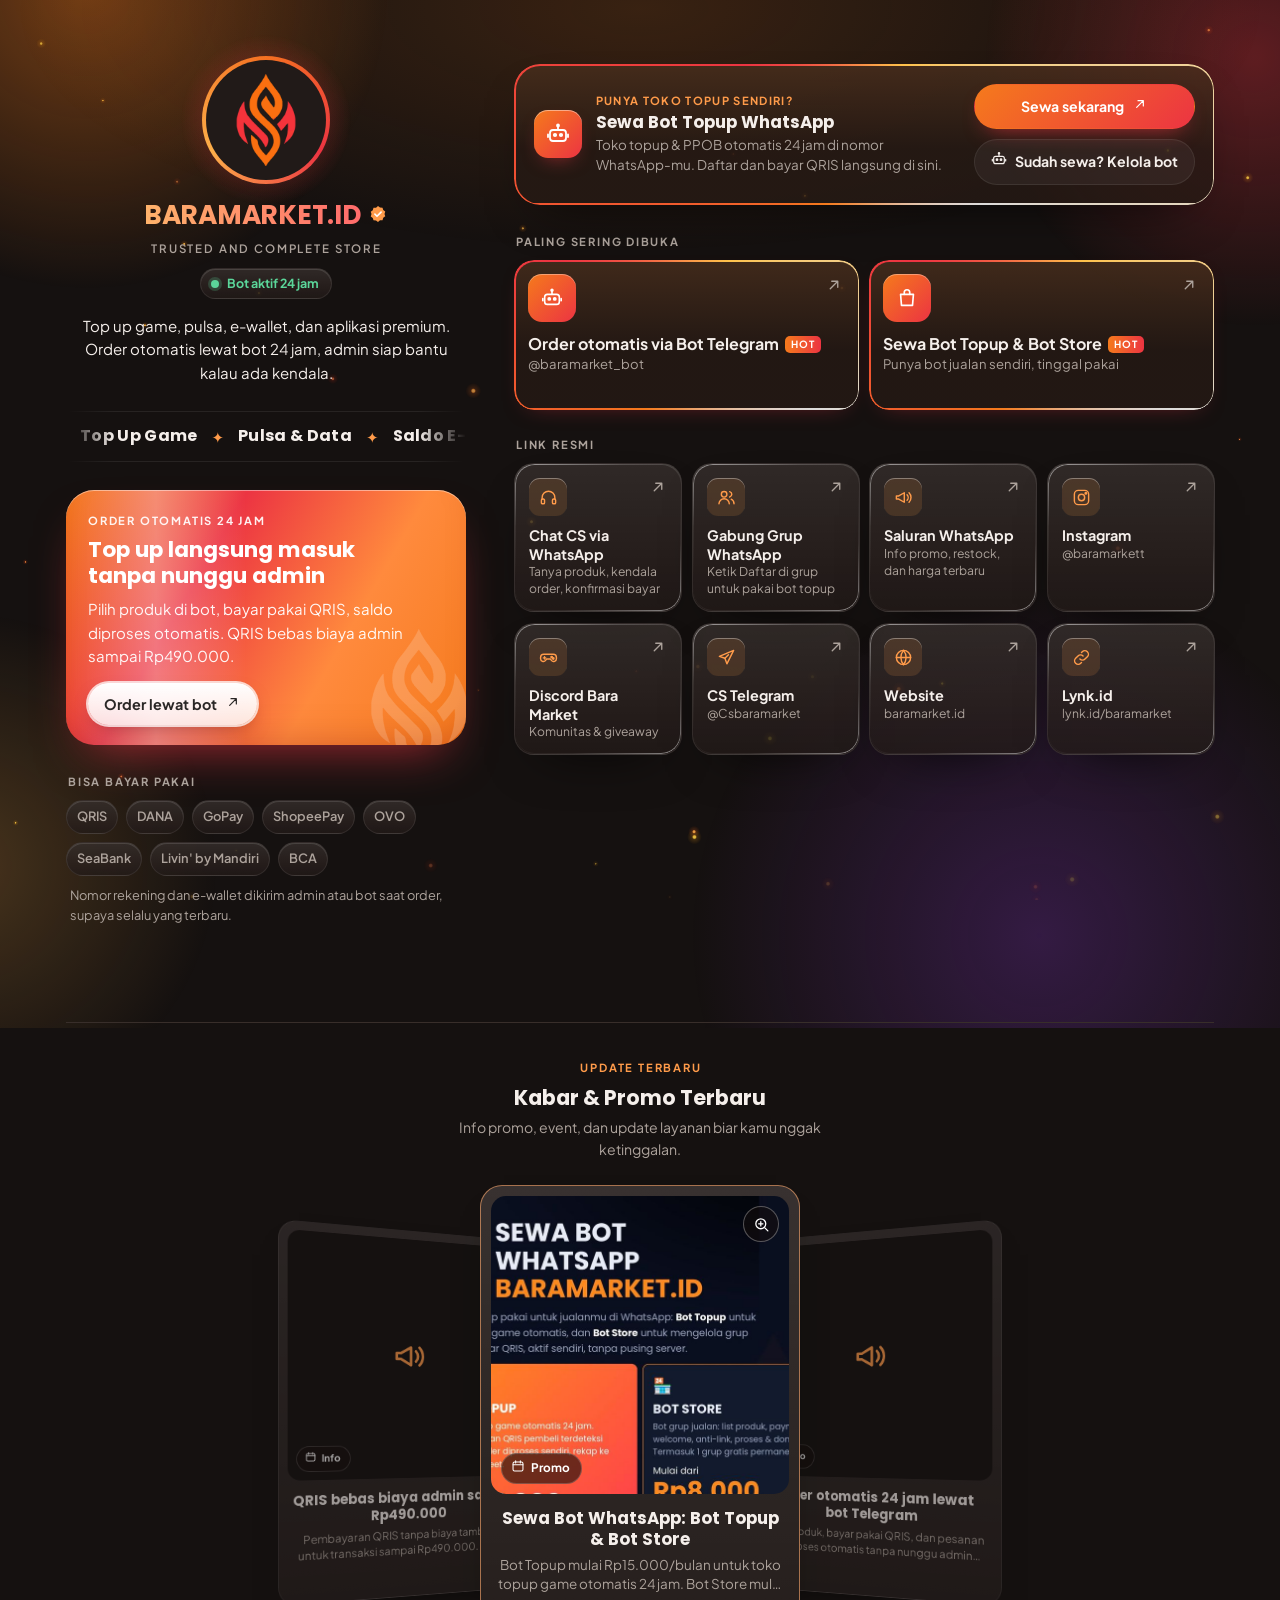
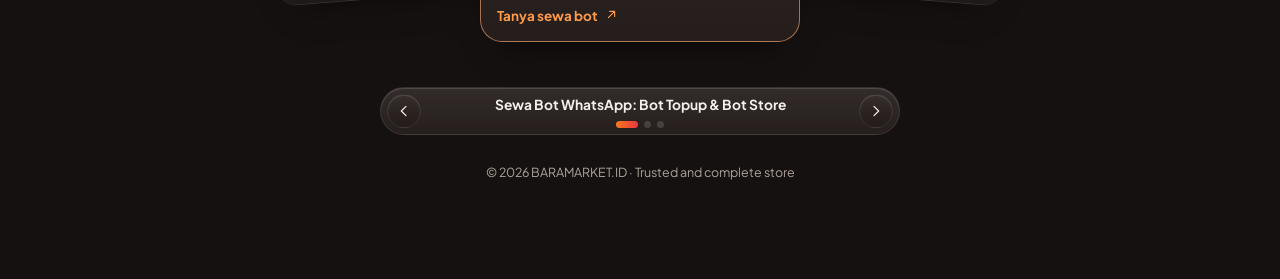
==== commit b69a6eec: "Update index.html" ====
--- a/index.html
+++ b/index.html
@@ -587,7 +587,183 @@
 }
 @media (prefers-reduced-motion:reduce){.link.featured::after,.sewa-cta::after{animation:none!important}}
 
-/* ═══════════ EDITOR #edit (tata letak seperti portal) ═══════════ */
+/* ═══════════ TATA LETAK v2: pemilik toko → link utama → link resmi · kabar & panduan pakai slide kaca ═══════════ */
+.v2 .section-label{margin:0 0 10px 2px}
+.v2 .lk{display:flex;flex-direction:column}
+.v2 .lk-hot{display:grid;gap:10px;margin-bottom:26px}
+.v2 .lk-rest{display:grid;grid-template-columns:repeat(2,minmax(0,1fr));gap:10px}
+/* kartu link utama: lebih besar, teks tidak terpotong */
+.v2 .link.tile{grid-template-columns:48px minmax(0,1fr) 20px;padding:14px 16px 14px 14px;min-height:76px}
+.v2 .link.tile .ic{width:48px;height:48px;border-radius:14px}
+.v2 .link.tile .t{font-size:1rem}
+.v2 .link .s{white-space:normal;display:-webkit-box;-webkit-line-clamp:2;-webkit-box-orient:vertical;line-height:1.4}
+/* kartu link resmi: ringkas, ikon di atas */
+.v2 .link.mini{display:flex;flex-direction:column;align-items:flex-start;gap:10px;padding:14px;min-height:118px}
+.v2 .link.mini .ic{width:38px;height:38px;border-radius:11px}
+.v2 .link.mini .ic svg{width:19px;height:19px}
+.v2 .link.mini .t{font-size:.9rem;line-height:1.3}
+.v2 .link.mini .s{font-size:.76rem}
+.v2 .link.mini .go{position:absolute;top:14px;right:14px}
+/* panel pemilik toko (sewa + kelola jadi satu) */
+.v2 .owner{display:flex;flex-direction:column;gap:14px}
+.v2 .owner .ow-top{display:grid;grid-template-columns:48px minmax(0,1fr);gap:14px;align-items:center;min-width:0}
+.v2 .owner .ow-btns{display:flex;flex-wrap:wrap;gap:10px}
+.ow-b{display:inline-flex;align-items:center;justify-content:center;gap:8px;padding:11px 16px;border-radius:999px;font-weight:700;font-size:.88rem;text-decoration:none;white-space:nowrap;
+  color:var(--ink);border:1px solid var(--lg-line,var(--line));background:rgba(255,255,255,.05)}
+.ow-b svg{width:16px;height:16px}
+.ow-b.pri{color:var(--on-flame);border-color:transparent;background:linear-gradient(135deg,var(--flame-a),var(--flame-b));box-shadow:0 10px 22px -12px rgba(236,52,66,.8)}
+:root[data-theme="light"] .ow-b:not(.pri){background:rgba(0,0,0,.03)}
+
+/* ── slide kaca (coverflow) ── */
+.v2 .news.cf,.sw-guide{gap:8px}
+.news.cf .news-head{justify-content:center;text-align:center}
+.news.cf .news-sub{margin-inline:auto}
+.cf-stage{--cf-w:300px;--cf-h:470px;position:relative;height:var(--cf-h);perspective:1400px;touch-action:pan-y;outline:none;margin-top:6px;
+  -webkit-user-select:none;user-select:none;transition:height .35s ease;contain:layout style}
+.cf-stage:focus-visible{box-shadow:0 0 0 2px var(--focus);border-radius:24px}
+.cf-card{position:absolute;left:50%;top:10px;width:var(--cf-w);margin-left:calc(var(--cf-w) / -2);border-radius:22px;overflow:hidden;
+  display:flex;flex-direction:column;border:1px solid var(--lg-line,var(--line));
+  background:linear-gradient(180deg,rgba(255,255,255,.10),rgba(255,255,255,.02)),var(--surface);
+  box-shadow:0 20px 36px -24px rgba(0,0,0,.9);
+  transition:transform .6s cubic-bezier(.2,.8,.2,1),opacity .5s ease;backface-visibility:hidden;cursor:pointer;text-decoration:none;color:var(--ink)}
+.cf-card[data-pos="0"]{transform:translate3d(0,0,0) scale(1);z-index:5;cursor:auto}
+.cf-card[data-pos="1"]{transform:translate3d(72%,0,0) scale(.8) rotateY(-30deg);z-index:4}
+.cf-card[data-pos="-1"]{transform:translate3d(-72%,0,0) scale(.8) rotateY(30deg);z-index:4}
+.cf-card[data-pos="2"]{transform:translate3d(125%,0,0) scale(.64) rotateY(-38deg);z-index:3}
+.cf-card[data-pos="-2"]{transform:translate3d(-125%,0,0) scale(.64) rotateY(38deg);z-index:3}
+/* kartu samping diredupkan lewat opacity (dikerjakan kartu grafis, tanpa gambar ulang) */
+.cf-card[data-pos="1"],.cf-card[data-pos="-1"]{opacity:.62}
+.cf-card[data-pos="2"],.cf-card[data-pos="-2"]{opacity:.3}
+.cf-card[data-pos="3"],.cf-card[data-pos="-3"]{transform:translate3d(0,0,0) scale(.5);opacity:0;visibility:hidden;transition:transform .6s,opacity .3s,visibility 0s .6s}
+.cf-card.on{border-color:rgba(255,170,110,.6)}
+.cf-img{position:relative;aspect-ratio:1/1;background:var(--bg);overflow:hidden;margin:10px 10px 0;border-radius:15px}
+.cf-img img{width:100%;height:100%;object-fit:cover;display:block;pointer-events:none}
+.cf-img.ph{display:grid;place-items:center;color:var(--accent)}
+.cf-img.ph .ph-ic svg{width:44px;height:44px}
+.cf-zoom{position:absolute;right:10px;top:10px;z-index:2;width:36px;height:36px;padding:0;border-radius:50%;display:grid;place-items:center;border:1px solid rgba(255,255,255,.3);
+  background:rgba(20,14,12,.55);color:#fff;cursor:zoom-in;opacity:0;transition:opacity .25s,transform .2s}
+.cf-zoom svg{width:17px;height:17px}
+.cf-card.on .cf-zoom{opacity:1}
+.cf-img .news-badge{position:absolute;left:10px;bottom:10px;top:auto}
+.cf-body{padding:14px 16px 16px;display:flex;flex-direction:column;gap:5px;text-align:center;align-items:center}
+.cf-body h3{margin:0;font-family:var(--font-display);font-size:1.05rem;line-height:1.25}
+.cf-body p{margin:0;color:var(--muted);font-size:.84rem;line-height:1.45;display:-webkit-box;-webkit-line-clamp:2;-webkit-box-orient:vertical;overflow:hidden}
+.cf-card.open .cf-body p{-webkit-line-clamp:unset;display:block}
+.cf-card:not(.on) .news-more{visibility:hidden}
+/* panduan sewa (halaman A4) */
+.cf-guide{--cf-w:270px;--cf-h:420px}
+.guide-cf{padding:8px}
+.guide-cf img{display:block;width:100%;aspect-ratio:1100/1557;object-fit:cover;border-radius:15px;pointer-events:none}
+.guide-cf .cf-zoom{right:16px;top:16px}
+.guide-cf.on{cursor:zoom-in}
+/* bar kaca di bawah slide */
+.cf-bar{display:flex;align-items:center;gap:10px;max-width:520px;width:100%;margin:4px auto 0;padding:6px;border-radius:999px;border:1px solid var(--lg-line,var(--line));
+  background:linear-gradient(180deg,rgba(255,255,255,.08),rgba(255,255,255,.02)),var(--surface);box-shadow:inset 0 1px 0 rgba(255,255,255,.14)}
+.cf-bar .ib{flex:none;border-radius:50%}
+.cf-mid{flex:1;min-width:0;display:flex;flex-direction:column;align-items:center;gap:6px}
+.cf-now{font-weight:700;font-size:.86rem;max-width:100%;overflow:hidden;text-overflow:ellipsis;white-space:nowrap}
+.cf-dots{display:flex;gap:6px;flex-wrap:wrap;justify-content:center}
+.cf-dots button{width:7px;height:7px;padding:0;border-radius:999px;border:0;background:rgba(127,127,127,.35);cursor:pointer}
+.cf-dots button.on{width:22px;background:linear-gradient(90deg,var(--flame-a),var(--flame-b))}
+
+/* ── kerangka saat isi website dimuat ── */
+.wrap.boot{display:flex;flex-direction:column;align-items:center;gap:12px;padding-top:60px;max-width:520px}
+.boot>div{background:linear-gradient(90deg,rgba(127,127,127,.10),rgba(127,127,127,.20),rgba(127,127,127,.10));background-size:200% 100%;animation:btsh 1.2s linear infinite;border-radius:14px}
+.bt-av{width:110px;height:110px;border-radius:50%!important;margin-bottom:8px}
+.bt-l{height:14px;width:60%}.bt-l.w40{width:40%;margin-bottom:18px}
+.bt-card{width:100%;height:120px;border-radius:20px!important}.bt-card.s{height:64px}
+@keyframes btsh{to{background-position:-200% 0}}
+@media (prefers-reduced-motion:reduce){.boot>div{animation:none}}
+
+/* ── efek tombol: kursor lewat (mouse) → naik, membesar, menyala · ditekan → mengecil ── */
+.v2 .link,.ow-b,.promo .btn,.news-more,.ib,.pay li,.btn2,.sw-back,.manage-cta,.cf-zoom,.fab{transition:transform .22s cubic-bezier(.2,.8,.2,1),border-color .2s,background-color .2s,box-shadow .22s,color .2s}
+@media (hover:hover) and (pointer:fine){
+  .v2 .link:hover{transform:translateY(-3px) scale(1.025);border-color:rgba(255,155,74,.75);
+    background:linear-gradient(180deg,rgba(255,155,74,.20),rgba(255,155,74,.05)),var(--lg-fill,var(--surface));box-shadow:0 18px 34px -18px rgba(236,52,66,.7),0 0 0 3px rgba(255,155,74,.14)}
+  .v2 .link:hover .ic{background:linear-gradient(135deg,var(--flame-a),var(--flame-b));color:var(--on-flame)}
+  .ow-b:hover{transform:translateY(-2px) scale(1.04);border-color:rgba(255,155,74,.7);background-color:rgba(255,155,74,.16)}
+  .ow-b.pri:hover{box-shadow:0 14px 28px -12px rgba(236,52,66,.95);filter:saturate(1.15) brightness(1.06)}
+  .promo .btn:hover{transform:translateY(-2px) scale(1.05)}
+  .news-more:hover{transform:translateX(2px)}
+  .ib:hover{transform:scale(1.1);border-color:var(--accent);color:var(--accent)}
+  .cf-zoom:hover{transform:scale(1.12)}
+  .btn2:not(:disabled):hover{transform:translateY(-2px) scale(1.03);border-color:rgba(255,155,74,.7)}
+  .btn2.primary:not(:disabled):hover{box-shadow:0 14px 28px -14px rgba(236,52,66,.9)}
+  .sw-back:hover{transform:translateX(-3px);color:var(--accent)}
+  .manage-cta:hover{transform:translateY(-2px) scale(1.015)}
+  .fab:hover{transform:translateY(-2px) scale(1.04)}
+  .pay li:hover{transform:translateY(-2px) scale(1.05)}
+  .cf-card:not(.on):hover{opacity:.85}
+}
+.v2 .link:active,.ow-b:active,.ib:active,.btn2:not(:disabled):active,.promo .btn:active,.manage-cta:active,.fab:active{transform:scale(.97)!important;transition-duration:.08s}
+@media (prefers-reduced-motion:reduce){
+  .v2 .link:hover,.ow-b:hover,.btn2:hover,.promo .btn:hover,.manage-cta:hover,.pay li:hover{transform:none!important}
+  .cf-card{transition:opacity .3s}
+}
+
+/* ── layar kecil & sedang: satu kolom, urutan diatur ── */
+@media (max-width:999px){
+  .wrap.home.v2{display:flex;flex-direction:column;gap:28px}
+  .wrap.home.v2 .top,.wrap.home.v2 .top>.col,.wrap.home.v2 .bottom{display:contents}
+  .v2 .paysec{order:5}.v2 .foot{order:6}
+}
+@media (max-width:719px){
+  .cf-stage{--cf-w:72vw;--cf-h:calc(72vw + 160px);margin-inline:calc(50% - 50vw);overflow-x:clip}
+  .cf-guide{--cf-w:62vw;--cf-h:calc(62vw * 1.415 + 32px)}
+  .cf-card[data-pos="1"]{transform:translate3d(64%,0,0) scale(.78) rotateY(-28deg)}
+  .cf-card[data-pos="-1"]{transform:translate3d(-64%,0,0) scale(.78) rotateY(28deg)}
+  .cf-card[data-pos="2"],.cf-card[data-pos="-2"]{opacity:0;visibility:hidden}
+  .v2 .owner .ow-btns .ow-b{flex:1 1 auto}
+}
+@media (min-width:720px){ .v2 .lk-rest{grid-template-columns:repeat(3,minmax(0,1fr))} }
+@media (min-width:1000px){
+  .wrap.home.v2 .top{grid-template-columns:minmax(340px,400px) minmax(0,1fr);column-gap:48px}
+  .v2 .lk-hot.c2{grid-template-columns:repeat(2,minmax(0,1fr))}
+  .v2 .lk-hot.c3{grid-template-columns:repeat(3,minmax(0,1fr))}
+  .v2 .lk-hot.c2 .link.tile,.v2 .lk-hot.c3 .link.tile{display:flex;flex-direction:column;align-items:flex-start;gap:12px;min-height:150px;position:relative}
+  .v2 .lk-hot .link.tile .go{position:absolute;top:16px;right:16px}
+  .v2 .lk-rest{grid-template-columns:repeat(4,minmax(0,1fr))}
+  .v2 .owner{display:grid;grid-template-columns:minmax(0,1fr) auto;align-items:center;gap:18px 22px;margin-bottom:28px}
+  .v2 .owner .ow-btns{flex-direction:column;align-items:stretch}
+  .wrap.home.v2 .main{gap:0}
+  .wrap.home.v2 .bottom{margin-top:56px}
+  .cf-stage{--cf-w:320px;--cf-h:500px}
+  .cf-guide{--cf-w:300px;--cf-h:460px}
+}
+@media (min-width:1000px) and (max-height:820px){ .wrap.home.v2 .side{position:static} }
+/* halaman sewa: slide panduan tidak menutupi formulir di sebelahnya */
+.wrap.sewa .cf-stage{overflow-x:clip}
+.wrap.sewa .cf-card[data-pos="2"],.wrap.sewa .cf-card[data-pos="-2"]{opacity:0;visibility:hidden}
+.wrap.sewa .cf-card[data-pos="1"]{transform:translate3d(58%,0,0) scale(.8) rotateY(-28deg)}
+.wrap.sewa .cf-card[data-pos="-1"]{transform:translate3d(-58%,0,0) scale(.8) rotateY(28deg)}
+
+/* ═══════════ KELANCARAN (fps tinggi) ═══════════
+   1) kaca tanpa blur langsung (blur di atas bara yang bergerak memaksa gambar ulang tiap frame) — isi kartu sedikit lebih pekat
+   2) pinggiran api berputar hanya saat kursor di atas kartu (diam = gradasi api tetap)
+   3) promo: gradasi diam + kilau & denyut tombol pakai transform/opacity (ringan, dikerjakan kartu grafis) */
+.link,.sewa-cta,.manage-cta,.news-card,.card,.live,.chips li,.fab,.btn2,.ib,.pay li,.sw-msg,.ipick,.igrid,.le,.cf-card,.cf-bar{-webkit-backdrop-filter:none!important;backdrop-filter:none!important}
+:root[data-theme="dark"]{--lg-fill:rgba(30,21,19,.78)}
+@media (prefers-color-scheme:dark){:root:not([data-theme="light"]){--lg-fill:rgba(30,21,19,.78)}}
+.link.featured,.sewa-cta,.link.featured::after,.sewa-cta::after{--ang:210deg}
+.link.featured::after,.sewa-cta::after{animation:none}
+.link.featured.rise,.sewa-cta.rise{animation:rise .7s cubic-bezier(.2,.8,.2,1) backwards;animation-delay:calc(var(--i,0) * 70ms)}
+@media (hover:hover) and (pointer:fine){
+  .link.featured:hover::after,.sewa-cta:hover::after{animation:spin 2.2s linear infinite}
+}
+.promo,.promo.rise{background-size:100% 100%;background-position:0 0}
+.promo.rise{animation:rise .7s cubic-bezier(.2,.8,.2,1) backwards;animation-delay:calc(var(--i,0) * 70ms)}
+.promo:not(.rise){animation:none}
+.promo .btn{animation:none;position:relative}
+.promo .btn::before{content:"";position:absolute;inset:0;border-radius:inherit;pointer-events:none;box-shadow:0 0 0 2px rgba(255,255,255,.75);animation:ring2 2.4s ease-out infinite}
+@keyframes ring2{0%{transform:scale(1);opacity:.85}70%,100%{transform:scale(1.18,1.4);opacity:0}}
+.cf-card{will-change:transform}
+.embers{will-change:transform}
+@media (prefers-reduced-motion:reduce){.promo .btn::before{animation:none;opacity:0}}
+*,*::before,*::after{-webkit-backdrop-filter:none!important;backdrop-filter:none!important}
+.ed-bar{background:linear-gradient(180deg,var(--lg-top),var(--lg-bot)),rgba(24,17,15,.94)}
+.lb-close,.lb-nav{background:rgba(20,14,12,.7)}
+
+/* ═══════════ EDITOR /edit (tata letak seperti portal) ═══════════ */
 .edx{position:relative;z-index:1;display:grid;grid-template-columns:minmax(0,1fr) 440px;gap:24px;max-width:1560px;margin:0 auto;
   padding:24px max(20px,env(safe-area-inset-right,0px)) 120px max(20px,env(safe-area-inset-left,0px));align-items:start}
 .edx-left{min-width:0;display:flex;flex-direction:column;gap:18px}
@@ -693,6 +869,10 @@
 ss(function(){localStorage.removeItem(TOKEN_KEY);});
 
 var state=JSON.parse(document.getElementById("bm-data").textContent);
+var SITE_URL="https://baramarket.my.id";
+/* Alamat halaman: baramarket.my.id/sewa dan /edit (tanpa #). File lokal / GitHub Pages tetap pakai #sewa. */
+var HASH_MODE=!/^https?:$/.test(location.protocol)||/github\.io$/i.test(location.hostname);
+function pageHref(r){return HASH_MODE?(r?"#"+r:"#"):"/"+(r||"");}
 var DEFAULT_LOGO=(state.profile&&state.profile.logo)||"";
 var styleText=document.getElementById("bm-style").textContent;
 var scriptText=document.getElementById("bm-main").textContent;
@@ -774,6 +954,7 @@
 };
 var UI={
   arrow:'<path d="M7 17 17 7M9 7h8v8"/>',
+  zoom:'<circle cx="11" cy="11" r="7"/><path d="M21 21l-4.3-4.3M11 8v6M8 11h6"/>',
   edit:'<path d="M4 20h4L19 9l-4-4L4 16v4z"/><path d="M13.5 6.5l4 4"/>',
   up:'<path d="M12 19V5M6 11l6-6 6 6"/>',
   down:'<path d="M12 5v14M6 13l6 6 6-6"/>',
@@ -797,14 +978,15 @@
 }
 function safeUrl(u){
   u=String(u||"").trim(); if(!u)return "";
-  if(/^#[A-Za-z0-9-]+$/.test(u))return u;
+  if(/^#[A-Za-z0-9-]+$/.test(u))return HASH_MODE?u:"/"+u.slice(1);
+  if(/^\/[A-Za-z0-9_\/-]*$/.test(u)&&!/^\/\//.test(u))return HASH_MODE&&/^\/(sewa|edit)$/.test(u)?"#"+u.slice(1):u;
   if(/^\s*(javascript|data|vbscript|file):/i.test(u))return "";
   if(/^https?:\/\//i.test(u)||/^(mailto|tel|sms):/i.test(u))return u;
   if(/^[a-z][a-z0-9+.-]*:/i.test(u))return "";
   return "https://"+u.replace(/^\/+/,"");
 }
-function tgt(u){return /^#/.test(u)?null:"_blank";}
-function host(u){try{if(/^#/.test(u))return "Halaman di website ini";}catch(e){}try{var x=new URL(u);return (x.host+x.pathname).replace(/\/$/,"").replace(/^www\./,"");}catch(e){return u;}}
+function tgt(u){return /^(#|\/(?!\/))/.test(u)?null:"_blank";}
+function host(u){try{if(/^(#|\/(?!\/))/.test(u))return "Halaman di website ini";}catch(e){}try{var x=new URL(u);return (x.host+x.pathname).replace(/\/$/,"").replace(/^www\./,"");}catch(e){return u;}}
 function lines(t){return String(t||"").split(/\n|,/).map(function(s){return s.trim();}).filter(Boolean);}
 function uid(){return "l"+Math.random().toString(36).slice(2,8);}
 function clone(o){return JSON.parse(JSON.stringify(o));}
@@ -864,90 +1046,149 @@
     ]));
   }
   var sc=sewaCta(s);
+  var ownerPanel=null;
   if(sc.show!==false&&sc.title){
-    w.appendChild(el("a",{class:"sewa-cta rise",style:"--i:"+(n++),href:"#sewa"},[
-      el("span",{class:"ic",html:svg("bot")}),
-      el("span",{class:"tx"},[sc.eyebrow?el("span",{class:"ey",text:sc.eyebrow}):null,el("span",{class:"t",text:sc.title}),sc.text?el("span",{class:"s",text:sc.text}):null]),
-      el("span",{class:"go"},[sc.btnLabel||"Sewa sekarang",el("span",{html:svg("arrow",UI)})])
-    ]));
-    w.appendChild(manageCta(n++));
+    ownerPanel=el("section",{class:"owner sewa-cta rise",style:"--i:"+(n++),"aria-label":"Untuk pemilik toko"},[
+      el("div",{class:"ow-top"},[
+        el("span",{class:"ic",html:svg("bot")}),
+        el("span",{class:"tx"},[sc.eyebrow?el("span",{class:"ey",text:sc.eyebrow}):null,el("span",{class:"t",text:sc.title}),sc.text?el("span",{class:"s",text:sc.text}):null])
+      ]),
+      el("div",{class:"ow-btns"},[
+        el("a",{class:"ow-b pri",href:pageHref("sewa"),"data-nav":"sewa"},[sc.btnLabel||"Sewa sekarang",el("span",{html:svg("arrow",UI)})]),
+        el("a",{class:"ow-b",href:PORTAL_URL},[el("span",{html:svg("bot")}),"Sudah sewa? Kelola bot"])
+      ])
+    ]);
   }
   var ls=(s.links||[]).filter(function(l){return l.title&&safeUrl(l.url);});
+  function linkEl(l,kind){
+    var u=safeUrl(l.url),pg=u.match(/^[#\/](sewa|edit)?$/);
+    return el("a",{class:"link rise "+kind+(l.featured?" featured":""),style:"--i:"+(n++),href:u,target:tgt(u),rel:tgt(u)?"noopener":null,"data-nav":pg?(pg[1]||""):null},[
+      el("span",{class:"ic",html:svg(l.icon)}),
+      el("span",{class:"tx"},[
+        el("span",{class:"t"},[l.title,l.featured?el("span",{class:"badge",text:"Hot"}):null]),
+        el("span",{class:"s",text:l.sub||host(u)})
+      ]),
+      el("span",{class:"go",html:svg("arrow",UI)})
+    ]);
+  }
+  var hot=ls.filter(function(l){return l.featured;}),rest=ls.filter(function(l){return !l.featured;});
+  var linkSec=null;
   if(ls.length){
-    var nav=el("nav",{class:"links","aria-label":"Link"});
-    ls.forEach(function(l){
-      var u=safeUrl(l.url);
-      nav.appendChild(el("a",{class:"link rise"+(l.featured?" featured":""),style:"--i:"+(n++),href:u,target:tgt(u),rel:"noopener"},[
-        el("span",{class:"ic",html:svg(l.icon)}),
-        el("span",{class:"tx"},[
-          el("span",{class:"t"},[l.title,l.featured?el("span",{class:"badge",text:"Hot"}):null]),
-          el("span",{class:"s",text:l.sub||host(u)})
+    linkSec=el("section",{class:"lk"},[
+      hot.length?el("p",{class:"section-label",text:"Paling sering dibuka"}):null,
+      hot.length?el("nav",{class:"lk-hot c"+Math.min(hot.length,3),"aria-label":"Link utama"},hot.map(function(l){return linkEl(l,"tile");})):null,
+      rest.length?el("p",{class:"section-label",text:s.linksLabel||"Link resmi"}):null,
+      rest.length?el("nav",{class:"lk-rest","aria-label":"Link lainnya"},rest.map(function(l){return linkEl(l,"mini");})):null
+    ]);
+  }
+  var ns=s.newsSection||{}, news=(s.news||[]).filter(function(x){return x.title;}), newsSec=null;
+  if(ns.show!==false&&news.length){
+    var gallery=news.filter(function(x){return x.image;}).map(function(x){return {src:x.image,alt:x.title,caption:x.title};});
+    var cfNodes=news.map(function(x){
+      var u=safeUrl(x.url);
+      var gi=x.image?gallery.findIndex(function(g){return g.src===x.image&&g.caption===x.title;}):-1;
+      var more=u?el("a",{class:"news-more",href:u,target:tgt(u),rel:"noopener"},[x.linkLabel||"Baca selengkapnya",el("span",{html:svg("arrow",UI)})])
+        :(x.text&&x.text.length>90?el("button",{type:"button",class:"news-more","data-tog":"1",onclick:cfToggle},["Baca selengkapnya"]):null);
+      return el("article",{class:"news-cf"},[
+        el("div",{class:"cf-img"+(x.image?"":" ph")},[
+          x.image?el("img",{src:x.image,alt:"",loading:"lazy",decoding:"async",draggable:"false"}):el("span",{class:"ph-ic",html:svg("megaphone")}),
+          x.image?el("button",{type:"button",class:"cf-zoom","aria-label":"Perbesar gambar: "+x.title,onclick:function(){lightbox(gallery,gi);},html:svg("zoom",UI)}):null,
+          x.badge?el("span",{class:"news-badge"},[el("span",{html:svg("calendar")}),x.badge]):null
         ]),
-        el("span",{class:"go",html:svg("arrow",UI)})
-      ]));
+        el("div",{class:"cf-body"},[x.date?el("span",{class:"news-date",text:x.date}):null,el("h3",{text:x.title}),x.text?el("p",{text:x.text}):null,more])
+      ]);
     });
-    w.appendChild(el("section",null,[el("p",{class:"section-label",text:s.linksLabel||"Link"}),nav]));
-  }
-  var ns=s.newsSection||{}, news=(s.news||[]).filter(function(x){return x.title;});
-  if(ns.show!==false&&news.length){
-    var row=el("div",{class:"news-row",tabindex:"0","aria-label":ns.title||"Kabar"});
-    var gallery=news.filter(function(x){return x.image;}).map(function(x){return {src:x.image,alt:x.title,caption:x.title};});
-    news.forEach(function(x,k){
-      var u=safeUrl(x.url), exp=expanded[x.id];
-      var gi=x.image?gallery.findIndex(function(g){return g.src===x.image&&g.caption===x.title;}):-1;
-      var media=el("div",{class:"news-img"+(x.image?" zoomable":" ph")},[
-        x.image?el("button",{type:"button",class:"zoom-btn","aria-label":"Perbesar gambar: "+x.title,onclick:function(){lightbox(gallery,gi);}},[el("img",{src:x.image,alt:"",loading:"lazy"})]):el("span",{class:"ph-ic",html:svg("megaphone")}),
-        x.badge?el("span",{class:"news-badge"},[el("span",{html:svg("calendar")}),x.badge]):null
-      ]);
-      var more=u?el("a",{class:"news-more",href:u,target:tgt(u),rel:"noopener"},[x.linkLabel||"Baca selengkapnya",el("span",{html:svg("arrow",UI)})])
-        :(x.text&&x.text.length>90?el("button",{type:"button",class:"news-more",onclick:function(){expanded[x.id]=!exp;render();}},[exp?"Tutup":"Baca selengkapnya"]):null);
-      row.appendChild(el("article",{class:"news-card"+(exp?" open":""),style:"--i:"+k},[
-        media,
-        el("div",{class:"news-body"},[
-          x.date?el("span",{class:"news-date",text:x.date}):null,
-          el("h3",{text:x.title}),
-          x.text?el("p",{text:x.text}):null,
-          more
-        ])
-      ]));
-    });
-    function slide(dir){var c=row.querySelector(".news-card");row.scrollBy({left:dir*((c?c.offsetWidth:260)+14),behavior:"smooth"});}
-    w.appendChild(el("section",{class:"news rise",style:"--i:"+(n++)},[
-      el("div",{class:"news-head"},[
-        el("div",{class:"news-titles"},[
-          ns.eyebrow?el("p",{class:"section-label",text:ns.eyebrow}):null,
-          el("h2",{text:ns.title||"Kabar & Promo Terbaru"}),
-          ns.sub?el("p",{class:"news-sub",text:ns.sub}):null
-        ]),
-        news.length>1?el("div",{class:"news-nav"},[
-          el("button",{type:"button",class:"ib","aria-label":"Sebelumnya",onclick:function(){slide(-1);},html:svg("left",UI)}),
-          el("button",{type:"button",class:"ib","aria-label":"Berikutnya",onclick:function(){slide(1);},html:svg("right",UI)})
-        ]):null
-      ]),
-      row
-    ]));
+    var cf=coverflow("news",cfNodes,{auto:6000,label:ns.title||"Kabar",titles:news.map(function(x){return x.title;}),cls:"cf-news"+(news.length<3?" few":"")});
+    newsSec=el("section",{class:"news cf rise",style:"--i:"+(n++)},[
+      el("div",{class:"news-head"},[el("div",{class:"news-titles"},[
+        ns.eyebrow?el("p",{class:"section-label",text:ns.eyebrow}):null,
+        el("h2",{text:ns.title||"Kabar & Promo Terbaru"}),
+        ns.sub?el("p",{class:"news-sub",text:ns.sub}):null
+      ])]),
+      cf.stage,cf.bar
+    ]);
   }
   if(s.payments&&s.payments.length){
-    w.appendChild(el("section",{class:"rise",style:"--i:"+(n++)},[
+    w.appendChild(el("section",{class:"paysec rise",style:"--i:"+(n++)},[
       el("p",{class:"section-label",text:"Bisa bayar pakai"}),
       el("ul",{class:"pay"},s.payments.map(function(x){return el("li",{text:x});})),
       s.payNote?el("p",{class:"note",text:s.payNote}):null
     ]));
   }
   if(s.footer)w.appendChild(el("footer",{class:"foot",text:s.footer}));
-  // Layar lebar: profil & promo di kolom kiri, link & kabar di kolom kanan (di HP tetap satu kolom).
+  // Susunan: kiri (profil, promo, pembayaran — ikut menempel saat scroll) · kanan (pemilik toko, link utama, link resmi) · bawah (kabar)
+  var parts=Array.prototype.slice.call(w.children);
   var side=el("div",{class:"col side"}),mainc=el("div",{class:"col main"}),bottom=el("div",{class:"col bottom"});
-  Array.prototype.slice.call(w.children).forEach(function(c){
-    if(c.matches(".hero,.ticker,.promo,.banner"))side.appendChild(c);
-    else if(c.matches(".news,footer")||c.querySelector(".pay"))bottom.appendChild(c);
+  parts.forEach(function(c){
+    if(c.matches(".hero,.ticker,.promo,.paysec"))side.appendChild(c);
+    else if(c.matches("footer"))bottom.appendChild(c);
     else mainc.appendChild(c);
   });
-  w.classList.add("home");w.appendChild(el("div",{class:"top"},[side,mainc]));if(bottom.children.length)w.appendChild(bottom);
+  if(ownerPanel)mainc.appendChild(ownerPanel);
+  if(linkSec)mainc.appendChild(linkSec);
+  if(newsSec)bottom.insertBefore(newsSec,bottom.firstChild);
+  w.classList.add("home","v2");w.replaceChildren(el("div",{class:"top"},[side,mainc]));if(bottom.children.length)w.appendChild(bottom);
   app.replaceChildren(w);
-  fitNewsNav();
   if(canEdit){
     app.appendChild(el("button",{class:"fab",type:"button",onclick:startEdit},[el("span",{html:svg("edit",UI)}),"Edit halaman"]));
   }
+}
+
+/* ---------- slide kaca (coverflow): kartu tengah besar, samping miring ---------- */
+var cfPos={};
+function coverflow(key,nodes,o){
+  o=o||{};
+  var stage=el("div",{class:"cf-stage"+(o.cls?" "+o.cls:""),tabindex:"0","aria-roledescription":"carousel","aria-label":o.label||""});
+  var N=nodes.length,cur=Math.min(cfPos[key]||0,N-1),timer=null,dragged=false;
+  var titles=o.titles||[];
+  var cards=nodes.map(function(c,k){
+    c.classList.add("cf-card");
+    c.addEventListener("click",function(e){
+      if(dragged){e.preventDefault();e.stopPropagation();dragged=false;return;}
+      if(c.classList.contains("on"))return;
+      e.preventDefault();e.stopPropagation();go(k);auto();
+    },true);
+    stage.appendChild(c);return c;
+  });
+  var dots=el("div",{class:"cf-dots"},nodes.map(function(x,k){return el("button",{type:"button","aria-label":"Ke "+(k+1),onclick:function(){go(k);auto();}});}));
+  var nowT=el("span",{class:"cf-now","aria-live":"polite"});
+  function go(i){
+    cur=((i%N)+N)%N;cfPos[key]=cur;
+    cards.forEach(function(c,k){
+      var d=((k-cur)%N+N)%N;if(d>N/2)d-=N;
+      c.dataset.pos=Math.max(-3,Math.min(3,d));c.classList.toggle("on",d===0);
+      c.setAttribute("aria-hidden",d===0?"false":"true");
+      if(d!==0&&c.classList.contains("open")){c.classList.remove("open");var b=c.querySelector(".news-more[data-tog]");if(b)b.textContent="Baca selengkapnya";stage.style.height="";}
+    });
+    Array.prototype.forEach.call(dots.children,function(b,k){b.classList.toggle("on",k===cur);b.setAttribute("aria-current",k===cur?"true":"false");});
+    nowT.textContent=titles[cur]||((cur+1)+" / "+N);
+  }
+  function auto(){
+    clearInterval(timer);
+    if(!o.auto||N<2||(window.matchMedia&&matchMedia("(prefers-reduced-motion:reduce)").matches))return;
+    timer=setInterval(function(){if(!stage.isConnected){clearInterval(timer);return;}if(!document.hidden&&!stage.matches(":hover"))go(cur+1);},o.auto);
+  }
+  stage.addEventListener("keydown",function(e){if(e.key==="ArrowLeft"){e.preventDefault();go(cur-1);auto();}if(e.key==="ArrowRight"){e.preventDefault();go(cur+1);auto();}});
+  var sx=null,sy=0;
+  stage.addEventListener("pointerdown",function(e){sx=e.clientX;sy=e.clientY;dragged=false;});
+  stage.addEventListener("pointercancel",function(){sx=null;});
+  stage.addEventListener("pointerup",function(e){
+    if(sx===null)return;var dx=e.clientX-sx,dy=e.clientY-sy;sx=null;
+    if(Math.abs(dx)>40&&Math.abs(dx)>Math.abs(dy)){dragged=true;go(cur+(dx<0?1:-1));auto();setTimeout(function(){dragged=false;},350);}
+  });
+  go(cur);auto();
+  var bar=N>1?el("div",{class:"cf-bar"},[
+    el("button",{type:"button",class:"ib","aria-label":"Sebelumnya",onclick:function(){go(cur-1);auto();},html:svg("left",UI)}),
+    el("div",{class:"cf-mid"},[nowT,dots]),
+    el("button",{type:"button",class:"ib","aria-label":"Berikutnya",onclick:function(){go(cur+1);auto();},html:svg("right",UI)})
+  ]):null;
+  return {stage:stage,bar:bar};
+}
+/* tombol "Baca selengkapnya" di slide: buka/tutup tanpa menggambar ulang halaman */
+function cfToggle(e){
+  var b=e.currentTarget,c=b.closest(".cf-card"),st=c&&c.parentNode;if(!c)return;
+  var o=c.classList.toggle("open");b.textContent=o?"Tutup":"Baca selengkapnya";
+  if(st)st.style.height=o?Math.max(st.offsetHeight,c.offsetHeight+24)+"px":"";
 }
 
 /* ---------- editor ---------- */
@@ -971,9 +1212,9 @@
 var ED_SECTIONS=[
   {id:"profil",label:"Profil & logo",icon:"user",desc:"Logo, nama toko, slogan, status kecil, dan deskripsi di bagian paling atas.",sel:".hero"},
   {id:"promo",label:"Kartu promo",icon:"fire",desc:"Kartu oranye mencolok di bawah profil.",sel:".promo"},
-  {id:"sewa",label:"Tombol Sewa Bot",icon:"bot",desc:"Kartu yang membuka halaman pendaftaran sewa bot (#sewa).",sel:".sewa-cta"},
+  {id:"sewa",label:"Tombol Sewa Bot",icon:"bot",desc:"Kartu yang membuka halaman pendaftaran sewa bot (/sewa).",sel:".sewa-cta"},
   {id:"layanan",label:"Layanan",icon:"sparkle",desc:"Tulisan berjalan (Topup Game ✦ Pulsa ✦ …) di bawah profil.",sel:".ticker"},
-  {id:"link",label:"Link",icon:"link",desc:"Tombol-tombol link resmi. Klik salah satu untuk mengedit, atur urutan dengan panah.",sel:".links"},
+  {id:"link",label:"Link",icon:"link",desc:"Tombol-tombol link resmi. Klik salah satu untuk mengedit, atur urutan dengan panah.",sel:".lk"},
   {id:"kabar",label:"Kabar & Promo",icon:"megaphone",desc:"Kartu berita bergambar yang bisa digeser.",sel:".news"},
   {id:"bayar",label:"Pembayaran & penutup",icon:"wallet",desc:"Daftar metode pembayaran, catatan, dan teks paling bawah.",sel:".pay"},
   {id:"tema",label:"Tema warna",icon:"star",desc:"Tampilan gelap / terang website.",sel:null},
@@ -1035,7 +1276,7 @@
     bind(d.sewaCta,"title","sc-title","Judul"),
     bind(d.sewaCta,"text","sc-text","Keterangan",{area:true,rows:2}),
     bind(d.sewaCta,"btnLabel","sc-btn","Tulisan tombol"),
-    el("a",{class:"btn2",href:"#sewa",target:"_blank",style:"align-self:flex-start;text-decoration:none"},["Lihat halaman sewa"])
+    el("a",{class:"btn2",href:pageHref("sewa"),target:"_blank",style:"align-self:flex-start;text-decoration:none"},["Lihat halaman sewa"])
   ])];
 }
 function secLayanan(d){
@@ -1155,16 +1396,17 @@
     app.replaceChildren(edRoot);
     edFrame=null;buildPreviewPane();
   }
-  var nav=el("nav",{class:"edx-nav","aria-label":"Bagian halaman"},ED_SECTIONS.map(function(s){
+  var nav=el("nav",{class:"edx-nav","data-keep":"ednav","aria-label":"Bagian halaman"},ED_SECTIONS.map(function(s){
     var cnt=edCount(s.id,d);
     return el("button",{type:"button",class:"edx-nb"+(s.id===edSec?" on":""),"aria-current":s.id===edSec?"true":null,onclick:function(){
       edSec=s.id;ss(function(){localStorage.setItem("bm-ed-sec",s.id);});edScrollTo=s.sel;render();
-      var m=document.querySelector(".edx-main");if(m&&window.innerWidth<1000)m.scrollIntoView({behavior:"smooth",block:"start"});
+      var on=document.querySelector(".edx-nb.on");if(on&&on.scrollIntoView)on.scrollIntoView({block:"nearest",inline:"nearest",behavior:"smooth"});
+      var m=document.querySelector(".edx-main");if(m&&window.innerWidth<1000&&m.getBoundingClientRect().top<0)m.scrollIntoView({behavior:"smooth",block:"start"});
     }},[el("span",{class:"ic",html:svg(s.icon)}),el("span",{class:"nl",text:s.label}),cnt?el("span",{class:"cnt"+(cnt==="off"?" off":""),text:cnt==="off"?"mati":cnt}):null]);
   }));
   var head=el("header",{class:"edx-head"},[
     el("div",null,[el("h1",{text:"Edit halaman"}),el("p",{text:localEdit?(ghToken()?"Pilih bagian di kiri, ubah isinya, lihat hasilnya langsung di pratinjau. Tekan Simpan & terbitkan kalau sudah pas — website berubah ±1 menit kemudian.":"Ubah isi, cek lewat Pratinjau, lalu simpan."):"Ubah isi lalu tekan Simpan."})]),
-    el("a",{class:"btn2 sm",href:"#",onclick:function(e){e.preventDefault();if(confirm("Keluar dari mode edit? Perubahan tetap tersimpan sebagai draf di browser ini."))location.hash="";}},[el("span",{html:svg("left",UI)}),"Ke website"])
+    el("a",{class:"btn2 sm",href:pageHref(""),onclick:function(e){e.preventDefault();if(confirm("Keluar dari mode edit? Perubahan tetap tersimpan sebagai draf di browser ini."))nav("");}},[el("span",{html:svg("left",UI)}),"Ke website"])
   ]);
   var main=el("div",{class:"edx-main"},[
     el("div",{class:"edx-sechead"},[el("span",{class:"ic",html:svg(cur.icon)}),el("div",null,[el("h2",{text:cur.label}),el("p",{text:cur.desc})])])
@@ -1308,17 +1550,22 @@
   var rm=window.matchMedia&&matchMedia("(prefers-reduced-motion: reduce)").matches; if(rm)return;
   var c=document.createElement("canvas");c.className="embers";c.setAttribute("aria-hidden","true");
   document.body.insertBefore(c,document.body.firstChild);
-  var g=c.getContext("2d"),W=0,H=0,P=[],N=40,run=true;
-  var lite=window.matchMedia&&matchMedia("(hover:none),(max-width:720px)").matches;   /* HP: resolusi 1x & bara lebih sedikit supaya ringan */
-  function size(){var d=lite?1:Math.min(2,window.devicePixelRatio||1);W=innerWidth;H=innerHeight;c.width=W*d;c.height=H*d;g.setTransform(d,0,0,d,0,0);N=lite?Math.round(Math.max(14,Math.min(28,W*H/16000))):Math.round(Math.max(24,Math.min(70,W*H/15000)));}
+  var g=c.getContext("2d",{alpha:true}),W=0,H=0,P=[],N=40,run=true;
+  var lite=window.matchMedia&&matchMedia("(hover:none),(max-width:720px)").matches;
+  // bara digambar sekali ke gambar kecil (sprite) per warna, lalu tinggal ditempel → jauh lebih ringan dari menggambar lingkaran tiap frame
+  var SPR=[];
+  for(var hI=0;hI<6;hI++){var hue=8+hI*7,sc=document.createElement("canvas");sc.width=sc.height=32;var x=sc.getContext("2d");
+    var gr=x.createRadialGradient(16,16,0,16,16,16);gr.addColorStop(0,"hsla("+(hue+10)+",100%,70%,1)");gr.addColorStop(.18,"hsla("+(hue+10)+",100%,62%,.95)");
+    gr.addColorStop(.32,"hsla("+hue+",95%,55%,.22)");gr.addColorStop(1,"hsla("+hue+",95%,55%,0)");x.fillStyle=gr;x.fillRect(0,0,32,32);SPR.push(sc);}
+  function size(){W=innerWidth;H=innerHeight;c.width=W;c.height=H;N=lite?Math.round(Math.max(14,Math.min(26,W*H/16000))):Math.round(Math.max(24,Math.min(48,W*H/22000)));}
   function mk(x,y,b){return {x:x==null?Math.random()*W:x,y:y==null?H+10:y,vx:(Math.random()-.5)*(b?5:.5),vy:b?-(1+Math.random()*3.5):-(.35+Math.random()*1),
-    r:b?1.2+Math.random()*2.4:.6+Math.random()*2.1,t:0,m:b?45+Math.random()*35:260+Math.random()*320,h:8+Math.random()*34,s:Math.random()*99,b:b};}
+    r:b?1.2+Math.random()*2.4:.6+Math.random()*2.1,t:0,m:b?45+Math.random()*35:260+Math.random()*320,k:Math.floor(Math.random()*6),s:Math.random()*99,b:b};}
   size();for(var i=0;i<N;i++){var q=mk();q.y=Math.random()*H;q.t=Math.random()*q.m;P.push(q);}
-  addEventListener("resize",size);
+  var rz=0;addEventListener("resize",function(){clearTimeout(rz);rz=setTimeout(size,150);});
   document.addEventListener("visibilitychange",function(){run=!document.hidden;if(run)requestAnimationFrame(tick);});
   document.addEventListener("pointerdown",function(e){
-    if(!e.target.closest||!e.target.closest(".link,.btn,.avatar,.btn2.primary,.fab"))return;
-    for(var k=0;k<22;k++)P.push(mk(e.clientX,e.clientY,true));
+    if(!e.target.closest||!e.target.closest(".link,.btn,.avatar,.btn2.primary,.fab,.ow-b"))return;
+    for(var k=0;k<18;k++)P.push(mk(e.clientX,e.clientY,true));
   },{passive:true});
   function tick(){
     if(!run)return;
@@ -1328,10 +1575,10 @@
       p.x+=p.vx+Math.sin((p.t+p.s)/28)*.35;p.y+=p.vy;if(p.b){p.vx*=.96;p.vy*=.97;}
       if(p.t>p.m||p.y<-20){if(p.b){P.splice(i,1);continue;}P[i]=mk();continue;}
       if(!p.b)alive++;
-      var a=Math.sin(Math.PI*p.t/p.m);
-      g.fillStyle="hsla("+p.h+",95%,55%,"+(a*.16)+")";g.beginPath();g.arc(p.x,p.y,p.r*3.2,0,6.283);g.fill();
-      g.fillStyle="hsla("+(p.h+10)+",100%,62%,"+(a*.85)+")";g.beginPath();g.arc(p.x,p.y,p.r,0,6.283);g.fill();
+      var a=Math.sin(Math.PI*p.t/p.m),d=p.r*6.4;
+      g.globalAlpha=a*.9;g.drawImage(SPR[p.k],p.x-d/2,p.y-d/2,d,d);
     }
+    g.globalAlpha=1;
     while(alive<N){P.push(mk());alive++;}
     requestAnimationFrame(tick);
   }
@@ -1339,9 +1586,18 @@
 }
 embers();
 
-function render(){
+/* Simpan & kembalikan posisi geser (layar, menu editor, deretan geser) supaya tidak loncat ke awal saat tombol ditekan */
+function keepScroll(fn){
+  var x=window.scrollX,y=window.scrollY,saved={};
+  Array.prototype.forEach.call(document.querySelectorAll("[data-keep]"),function(n){saved[n.getAttribute("data-keep")]=[n.scrollLeft,n.scrollTop];});
+  fn();
+  Array.prototype.forEach.call(document.querySelectorAll("[data-keep]"),function(n){var v=saved[n.getAttribute("data-keep")];if(v){n.scrollLeft=v[0];n.scrollTop=v[1];}});
+  if(window.scrollX!==x||window.scrollY!==y)window.scrollTo(x,y);
+}
+function render(){keepScroll(renderNow);}
+function renderNow(){
   if(!(mode==="edit"&&draft&&!previewing))edRoot=null;
-  if(mode==="sewa"){renderSewa();return;}
+  if(mode==="sewa"){renderSewaNow();return;}
   if(mode==="login"){renderLogin();return;}
   if(mode==="edit"&&draft&&previewing){renderPreview();return;}
   if(mode==="edit"&&draft)renderEditor(); else renderView(state);
@@ -1478,7 +1734,7 @@
   });
   w.appendChild(form);
   w.appendChild(el("p",{class:"hint",style:"text-align:center",text:serverMode?"Lupa password? Lihat atau ganti ADMIN_PASSWORD di Cloudflare → project baramarket → Settings → Variables and Secrets.":"Lupa password? Minta Claude membuatkan password baru."}));
-  if(!serverMode&&/github\.io$/i.test(location.hostname))w.appendChild(el("p",{class:"hint",style:"text-align:center"},["Lebih praktis tanpa token: ",el("a",{href:"https://baramarket.pages.dev/#edit",text:"baramarket.pages.dev/#edit"})]));
+  if(!serverMode&&/github\.io$/i.test(location.hostname))w.appendChild(el("p",{class:"hint",style:"text-align:center"},["Lebih praktis tanpa token: ",el("a",{href:SITE_URL+"/edit",text:"baramarket.my.id/edit"})]));
   app.replaceChildren(w);
   setTimeout(function(){ss(function(){u.focus({preventScroll:true});});},0);
 }
@@ -1595,11 +1851,12 @@
 var FB_CONFIG={apiKey:"AIzaSyAX3J7QaqZS34ziJQ1HPFRgjn24vs55jTM",authDomain:"sewa-bot-topup.firebaseapp.com",projectId:"sewa-bot-topup",storageBucket:"sewa-bot-topup.firebasestorage.app",messagingSenderId:"817065541092",appId:"1:817065541092:web:f7d84ed59304e0fe491bf1"};
 var FB_SDK="https://www.gstatic.com/firebasejs/10.14.1/";
 var SEWA_KEY="bm-sewa-order", SEWA_FORM_KEY="bm-sewa-form";
-var GUIDE={pages:8,img:function(i){return "sewa/panduan-"+i+".webp";},pdf:"sewa/panduan-sewa-bot-topup.pdf"};
+var GUIDE_BASE=HASH_MODE?"":"/";
+var GUIDE={pages:8,img:function(i){return GUIDE_BASE+"sewa/panduan-"+i+".webp";},pdf:GUIDE_BASE+"sewa/panduan-sewa-bot-topup.pdf"};
 var CS_WA="https://wa.me/6282312108501?text=Halo%20min%2C%20saya%20daftar%20sewa%20bot%20lewat%20website";
 var SEWA_CTA_DEFAULT={show:true,eyebrow:"Punya toko topup sendiri?",title:"Sewa Bot Topup WhatsApp",text:"Toko topup & PPOB otomatis 24 jam di nomor WhatsApp-mu. Daftar dan bayar QRIS langsung di sini.",btnLabel:"Sewa sekarang"};
 /* Penyewa yang sudah punya bot → halaman Kelola Bot Topup (portal/, login nomor owner + OTP WhatsApp) */
-var PORTAL_URL=/\.github\.io$/i.test(location.hostname)?"https://baramarket.pages.dev/portal/":"/portal/";
+var PORTAL_URL=HASH_MODE&&/^https?:$/.test(location.protocol)?SITE_URL+"/portal/":"/portal/";
 function manageCta(i){
   return el("a",{class:"manage-cta rise",style:"--i:"+i,href:PORTAL_URL},[
     el("span",{class:"ic",html:svg("bot")}),
@@ -1755,23 +2012,24 @@
   }
   var f=el("form",{class:"sw-form",novalidate:true},[
     fld("email","sw-email","Email terdaftar di Baramarket",{type:"email",im:"email",ac:"email",ph:"nama@gmail.com",max:"120"}),
-    fld("storeName","sw-store","Nama store",{ph:"Contoh: Nara Store"}),
+    fld("storeName","sw-store","Nama store",{ph:"Contoh: Nize Store"}),
     el("div",{class:"row2"},[fld("ownerName","sw-owner","Nama owner",{ac:"name",ph:"Nama kamu"}),fld("ownerPhone","sw-ophone","Nomor owner",{type:"tel",im:"tel",ac:"tel",ph:"08xxxxxxxxxx",max:"20",hint:"Nomor WhatsApp-mu untuk notifikasi."})]),
-    el("div",{class:"row2"},[fld("botName","sw-bot","Nama bot",{ph:"Contoh: Nara Bot"}),fld("botPhone","sw-bphone","Nomor bot",{type:"tel",im:"tel",ph:"08xxxxxxxxxx",max:"20",hint:"Nomor WhatsApp yang dijadikan bot. Siapkan HP-nya untuk kode pairing."})]),
+    el("div",{class:"row2"},[fld("botName","sw-bot","Nama bot",{ph:"Contoh: Nize Bot"}),fld("botPhone","sw-bphone","Nomor bot",{type:"tel",im:"tel",ph:"08xxxxxxxxxx",max:"20",hint:"Nomor WhatsApp yang dijadikan bot. Siapkan HP-nya untuk kode pairing."})]),
     el("button",{type:"submit",class:"btn2 primary big",disabled:sw.busy||null},[el("span",{html:svg("qr")}),sw.busy?"Membuat QRIS…":"Lanjut ke pembayaran QRIS"]),
     el("p",{class:"sw-note",text:"Dengan melanjutkan, data ini dipakai untuk membuat bot topup-mu dan dikirim ke admin Baramarket."})
   ]);
   f.addEventListener("submit",function(e){e.preventDefault();sewaSubmit();});
   return f;
 }
-function renderSewa(){
+function renderSewa(){keepScroll(renderSewaNow);}
+function renderSewaNow(){
   if(!inClaude)applyTheme(state.theme||"dark");
   sewaPricing();
   var saved=sewaSaved();
   if(saved&&saved.id&&!sw.order&&!sw.showForm){sw.order={id:saved.id,d:{status:"new"}};sewaWatch(saved.id);}
   var pr=sw.pricing||{},price=pr.price?rp(pr.price):"…",per=pr.periodDays||30;
   var w=el("main",{class:"wrap sewa"});
-  w.appendChild(el("a",{class:"sw-back",href:"#"},[el("span",{html:svg("left",UI)}),"Kembali"]));
+  w.appendChild(el("a",{class:"sw-back",href:pageHref(""),"data-nav":""},[el("span",{html:svg("left",UI)}),"Kembali"]));
   w.appendChild(manageCta(0));
   w.appendChild(el("header",{class:"sw-hero rise"},[
     el("p",{class:"section-label",text:"Sewa Bot Topup WhatsApp"}),
@@ -1786,13 +2044,18 @@
   if(sw.order)sewaStatusPanel(sw.order).forEach(function(k){if(k)panel.appendChild(k);});
   else panel.appendChild(sewaForm());
   w.appendChild(panel);
-  var row=el("div",{class:"news-row guide-row",tabindex:"0","aria-label":"Halaman panduan"});
   var guideList=[];for(var gi=1;gi<=GUIDE.pages;gi++)guideList.push({src:GUIDE.img(gi),alt:"Panduan sewa bot halaman "+gi,caption:"Panduan sewa bot · halaman "+gi+"/"+GUIDE.pages});
-  for(var i=1;i<=GUIDE.pages;i++)(function(i){row.appendChild(el("a",{class:"guide-pg zoomable",href:GUIDE.img(i),"aria-label":"Perbesar halaman "+i,onclick:function(e){e.preventDefault();lightbox(guideList,i-1);}},[el("img",{src:GUIDE.img(i),alt:"Panduan sewa bot halaman "+i,loading:"lazy",width:"1100",height:"1557"}),el("span",{class:"pg",text:i+"/"+GUIDE.pages})]));})(i);
-  w.appendChild(el("section",{class:"news rise",style:"--i:2"},[
-    el("div",{class:"news-head"},[el("div",{class:"news-titles"},[el("p",{class:"section-label",text:"Panduan"}),el("h2",{text:"Kenali bot sebelum sewa"}),el("p",{class:"news-sub",text:"Geser untuk melihat semua halaman. Ketuk halaman untuk melihat lebih besar."})])]),
-    row,
-    el("a",{class:"btn2",href:GUIDE.pdf,target:"_blank",rel:"noopener",style:"align-self:flex-start;text-decoration:none"},[el("span",{html:svg("download")}),"Buka PDF panduan"])
+  var gNodes=[];for(var i=1;i<=GUIDE.pages;i++)(function(i){
+    gNodes.push(el("a",{class:"guide-cf zoomable",href:GUIDE.img(i),"aria-label":"Perbesar halaman "+i,onclick:function(e){e.preventDefault();lightbox(guideList,i-1);}},[
+      el("img",{src:GUIDE.img(i),alt:"Panduan sewa bot halaman "+i,loading:i<4?"eager":"lazy",decoding:"async",draggable:"false"}),
+      el("span",{class:"cf-zoom",html:svg("zoom",UI)})
+    ]));
+  })(i);
+  var gcf=coverflow("guide",gNodes,{label:"Halaman panduan",cls:"cf-guide",titles:gNodes.map(function(x,k){return "Halaman "+(k+1)+" dari "+GUIDE.pages;})});
+  w.appendChild(el("section",{class:"news cf sw-guide rise",style:"--i:2"},[
+    el("div",{class:"news-head"},[el("div",{class:"news-titles"},[el("p",{class:"section-label",text:"Panduan"}),el("h2",{text:"Kenali bot sebelum sewa"}),el("p",{class:"news-sub",text:"Geser atau tekan panah untuk melihat semua halaman. Tekan halaman di tengah untuk memperbesar."})])]),
+    gcf.stage,gcf.bar,
+    el("a",{class:"btn2",href:GUIDE.pdf,target:"_blank",rel:"noopener",style:"align-self:center;text-decoration:none"},[el("span",{html:svg("download")}),"Buka PDF panduan"])
   ]));
   app.replaceChildren(w);
 }
@@ -1852,16 +2115,27 @@
 }
 
 /* ---------- boot: isi terbaru dari data.json ---------- */
+var booted=false;
 function loadRemote(){
   if(inClaude||!/^https?:$/.test(location.protocol))return Promise.resolve();
-  var f=fetch("data.json?v="+Date.now(),{cache:"no-store"}).then(function(r){return r.ok?r.json():null;}).then(function(j){
+  // no-cache: browser memakai salinan tersimpan kalau file belum berubah (cepat), dan mengambil yang baru kalau sudah diubah
+  return fetch((HASH_MODE?"":"/")+"data.json",{cache:"no-cache"}).then(function(r){return r.ok?r.json():null;}).then(function(j){
     if(j&&j.profile&&Array.isArray(j.links)){
       if(!("news" in j)){j.news=state.news||[];j.newsSection=state.newsSection;}
       state=j;
+      if(booted&&mode==="view")render();   // datang terlambat → langsung diperbarui, tanpa perlu refresh
     }
   }).catch(function(){});
-  return Promise.race([f,new Promise(function(res){setTimeout(res,2500);})]);
-}
+}
+/* selama isi website dimuat: kerangka abu-abu (bukan isi bawaan lama) */
+function renderBoot(){
+  if(booted||app.querySelector(".boot"))return;
+  app.replaceChildren(el("main",{class:"wrap boot","aria-busy":"true","aria-label":"Memuat"},[
+    el("div",{class:"bt-av"}),el("div",{class:"bt-l w60"}),el("div",{class:"bt-l w40"}),
+    el("div",{class:"bt-card"}),el("div",{class:"bt-card"}),el("div",{class:"bt-card s"}),el("div",{class:"bt-card s"})
+  ]));
+}
+function boot(){if(booted)return;booted=true;render();checkHash();}
 var PREVIEW=document.documentElement.hasAttribute("data-preview");   // dimuat di dalam pratinjau editor #edit
 if(PREVIEW){
   render();setTimeout(function(){document.documentElement.classList.add("pv-norise");},900);
@@ -1870,18 +2144,42 @@
     state=m.state;if(mode!=="sewa")mode="view";render();
     if(m.scroll){var t=document.querySelector(m.scroll);if(t){t.scrollIntoView({behavior:"smooth",block:"center"});t.classList.remove("pv-hl");void t.offsetWidth;t.classList.add("pv-hl");}}
   });
-} else Promise.all([loadRemote(),probeServer()]).then(function(){render();checkHash();});
-
+} else {
+  var bootSlow=setTimeout(renderBoot,300);
+  setTimeout(boot,15000);   // internet sangat lambat / data gagal → tampilkan yang ada
+  Promise.all([loadRemote(),probeServer()]).then(function(){clearTimeout(bootSlow);boot();});
+}
+
+function routeName(){
+  var h=location.hash;if(h==="#sewa"||h==="#edit")return h.slice(1);
+  if(HASH_MODE)return "";
+  var p=location.pathname.replace(/\/index\.html$/,"").replace(/\/+$/,"");
+  return p==="/sewa"?"sewa":p==="/edit"?"edit":"";
+}
+/* pindah halaman tanpa memuat ulang: /sewa, /edit, / */
+function nav(r,replace){
+  var u=HASH_MODE?(r?"#"+r:location.pathname+location.search):"/"+(r||"");
+  try{history[replace?"replaceState":"pushState"](null,"",u);}catch(e){location.hash=r||"";return;}
+  checkHash();
+}
 function checkHash(){
   if(inClaude)return;
-  if(location.hash==="#sewa"){if(mode!=="sewa"){mode="sewa";draft=null;previewing=false;render();window.scrollTo(0,0);}return;}
-  if(mode==="sewa"){mode="view";sewaStop();render();}
-  if(location.hash!=="#edit"){if(localEdit&&(mode==="login"||mode==="edit")){mode="view";draft=null;previewing=false;render();}return;}
+  var rt=routeName();
+  if(!HASH_MODE&&/^#(sewa|edit)$/.test(location.hash)){try{history.replaceState(null,"","/"+rt);}catch(e){}}   // link lama #sewa → /sewa
+  if(rt==="sewa"){if(mode!=="sewa"){mode="sewa";draft=null;previewing=false;render();window.scrollTo(0,0);}return;}
+  if(mode==="sewa"){mode="view";sewaStop();render();window.scrollTo(0,0);}
+  if(rt!=="edit"){if(localEdit&&(mode==="login"||mode==="edit")){mode="view";draft=null;previewing=false;render();}return;}
   localEdit=true;canEdit=true;
   if(!session()){if(mode!=="login"){mode="login";status={text:"",kind:""};render();}return;}
   if(mode!=="edit")startEdit();
 }
 window.addEventListener("hashchange",checkHash);
+window.addEventListener("popstate",checkHash);
+document.addEventListener("click",function(e){   // link internal (data-nav) dibuka tanpa memuat ulang halaman
+  var a=e.target&&e.target.closest?e.target.closest("a[data-nav]"):null;
+  if(!a||e.defaultPrevented||e.button!==0||e.metaKey||e.ctrlKey||e.shiftKey||e.altKey||a.target==="_blank")return;
+  e.preventDefault();nav(a.getAttribute("data-nav"));
+});
 
 (function(){
   var cl=window.claude; if(!cl||!cl.use)return;
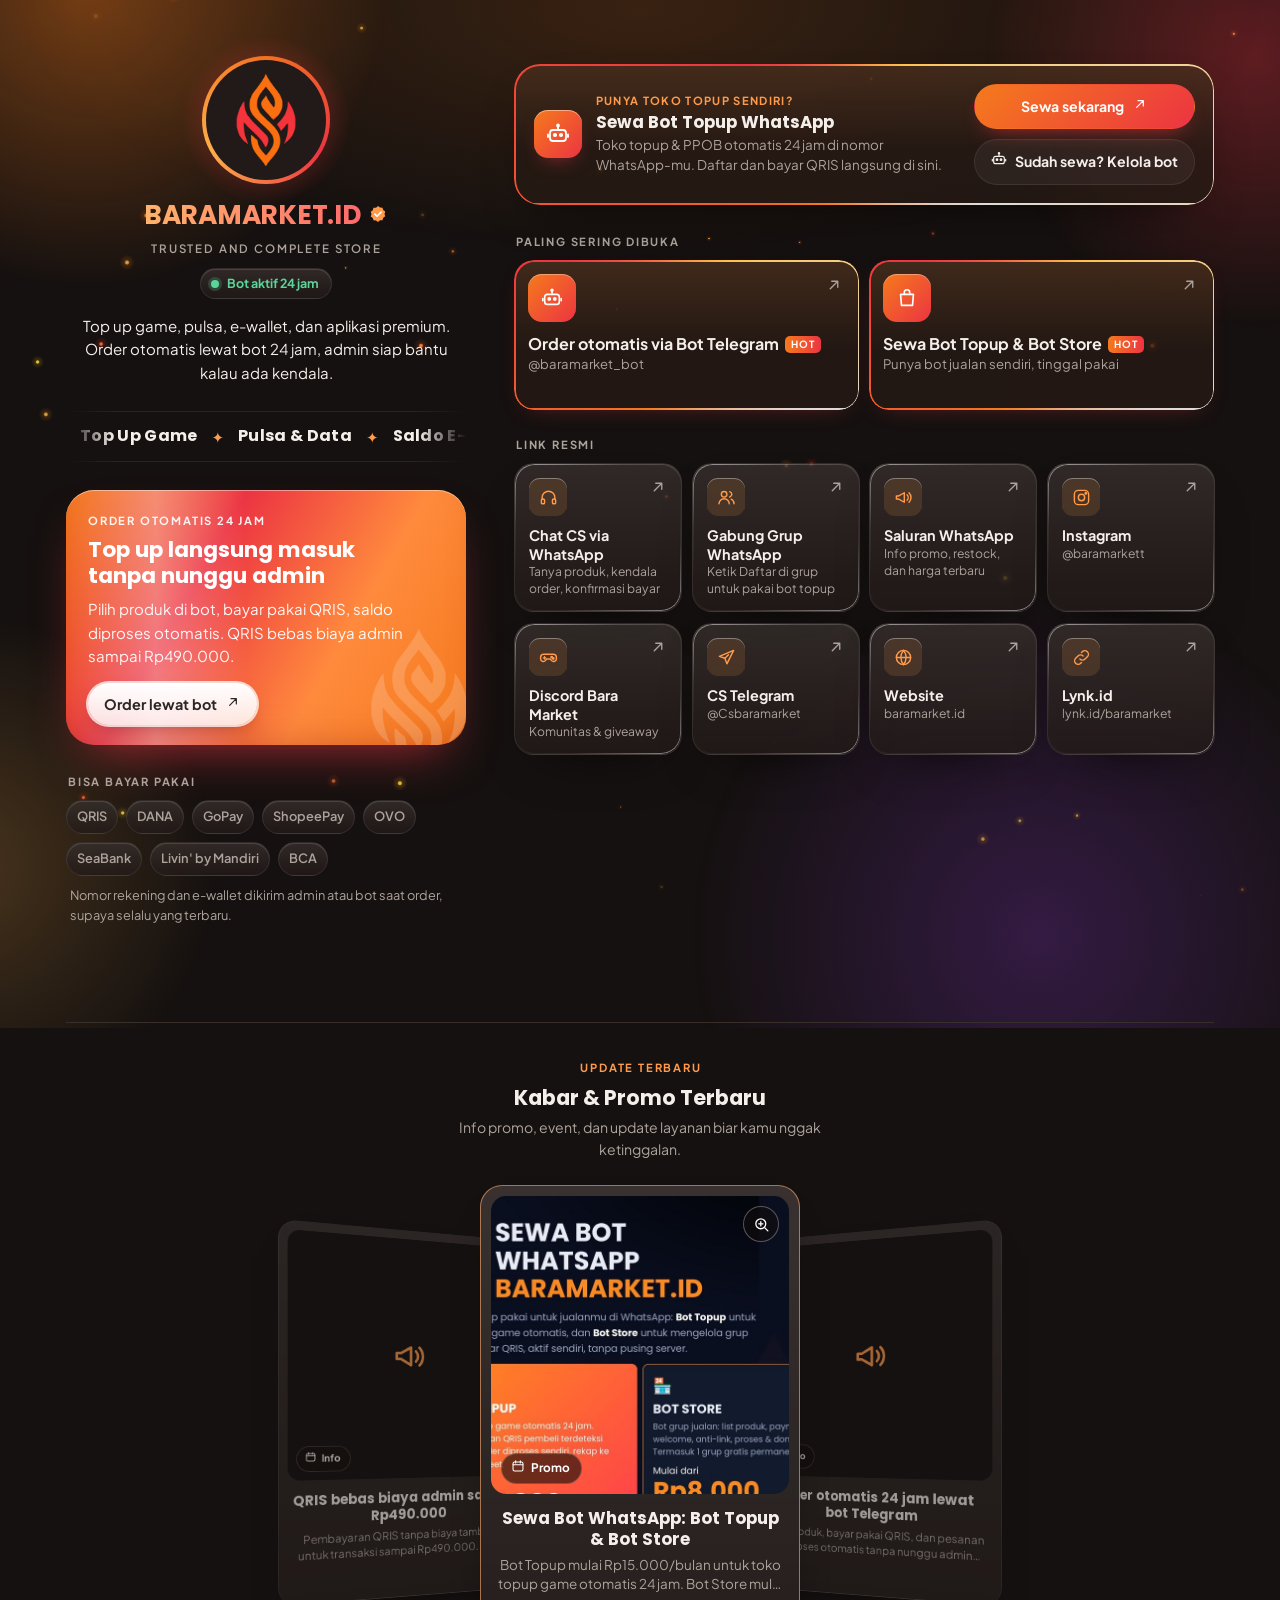
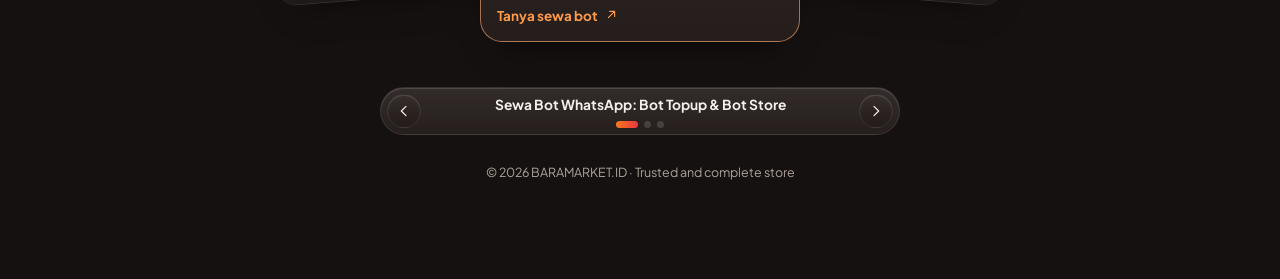
==== commit 69b890ec: "Update index.html" ====
--- a/index.html
+++ b/index.html
@@ -762,6 +762,47 @@
 *,*::before,*::after{-webkit-backdrop-filter:none!important;backdrop-filter:none!important}
 .ed-bar{background:linear-gradient(180deg,var(--lg-top),var(--lg-bot)),rgba(24,17,15,.94)}
 .lb-close,.lb-nav{background:rgba(20,14,12,.7)}
+
+
+/* ═══ halaman /sewa: panduan di bawah (garis pemisah, lebar penuh) · tombol portal pindah ═══ */
+.sw-topbar{display:flex;align-items:center;justify-content:space-between;gap:12px;flex-wrap:wrap}
+.sw-portal{display:inline-flex;align-items:center;gap:10px;padding:7px 14px 7px 7px;border-radius:999px;text-decoration:none;color:var(--ink);font-size:.86rem;
+  border:1px solid var(--lg-line,var(--line));background:linear-gradient(180deg,rgba(255,255,255,.07),rgba(255,255,255,.02)),var(--surface);
+  transition:transform .22s cubic-bezier(.2,.8,.2,1),border-color .2s,box-shadow .22s}
+.sw-portal .ic{width:28px;height:28px;border-radius:50%;display:grid;place-items:center;background:var(--accent-soft);color:var(--accent)}
+.sw-portal .ic svg{width:15px;height:15px}
+.sw-portal .tx b{font-weight:700}
+.sw-portal .ar svg{width:14px;height:14px;color:var(--muted)}
+.sw-portal-in{display:flex;align-items:center;gap:10px;margin-top:4px;padding:12px 14px;border-radius:14px;text-decoration:none;color:var(--ink);font-size:.88rem;
+  border:1px dashed var(--lg-line,var(--line));transition:transform .22s cubic-bezier(.2,.8,.2,1),border-color .2s,background-color .2s}
+.sw-portal-in>span:first-child svg{width:18px;height:18px;color:var(--accent)}
+.sw-portal-in>span:nth-child(2){flex:1}
+.sw-portal-in .ar svg{width:14px;height:14px;color:var(--muted)}
+@media (hover:hover) and (pointer:fine){
+  .sw-portal:hover{transform:translateY(-2px) scale(1.04);border-color:rgba(255,155,74,.7);box-shadow:0 12px 26px -16px rgba(236,52,66,.8)}
+  .sw-portal:hover .ic{background:linear-gradient(135deg,var(--flame-a),var(--flame-b));color:var(--on-flame)}
+  .sw-portal-in:hover{transform:translateY(-2px);border-color:rgba(255,155,74,.7);background-color:rgba(255,155,74,.08)}
+}
+.sw-portal:active,.sw-portal-in:active{transform:scale(.97)}
+.wrap.sewa>.sw-guide{border-top:1px solid var(--line);padding-top:36px;margin-top:12px}
+@media (min-width:1000px){
+  .wrap.sewa{grid-template-areas:"back back" "hero panel" "guide guide"}
+  .wrap.sewa>.sw-topbar{grid-area:back}
+  .wrap.sewa>.sw-guide{grid-area:guide}
+  .wrap.sewa .cf-stage{overflow-x:visible}
+  .wrap.sewa .cf-card[data-pos="2"]{transform:translate3d(125%,0,0) scale(.64) rotateY(-38deg);opacity:.3;visibility:visible}
+  .wrap.sewa .cf-card[data-pos="-2"]{transform:translate3d(-125%,0,0) scale(.64) rotateY(38deg);opacity:.3;visibility:visible}
+  .wrap.sewa .cf-card[data-pos="1"]{transform:translate3d(72%,0,0) scale(.8) rotateY(-30deg)}
+  .wrap.sewa .cf-card[data-pos="-1"]{transform:translate3d(-72%,0,0) scale(.8) rotateY(30deg)}
+}
+@media (max-width:999px){ .wrap.sewa>.sw-guide{order:9} }
+.sw-steps{list-style:none;margin:14px 0 0;padding:0;display:grid;grid-template-columns:repeat(2,minmax(0,1fr));gap:10px}
+.sw-steps li{text-align:left;display:flex;gap:12px;align-items:flex-start;padding:14px;border-radius:18px;border:1px solid var(--lg-line,var(--line));background:linear-gradient(180deg,rgba(255,255,255,.05),rgba(255,255,255,.01)),var(--surface)}
+.sw-steps .n{flex:none;width:30px;height:30px;border-radius:10px;display:grid;place-items:center;font-weight:800;font-size:.9rem;color:var(--on-flame);background:linear-gradient(135deg,var(--flame-a),var(--flame-b))}
+.sw-steps b{display:block;font-size:.92rem;line-height:1.3}
+.sw-steps small{display:block;color:var(--muted);font-size:.8rem;line-height:1.4;margin-top:2px}
+@media (max-width:560px){ .sw-steps{gap:8px} .sw-steps li{padding:11px;gap:9px;border-radius:15px;flex-direction:column} .sw-steps .n{width:26px;height:26px;border-radius:8px;font-size:.8rem} .sw-steps b{font-size:.84rem} .sw-steps small{font-size:.74rem} }
+@media (max-width:560px){ .sw-portal .tx b{display:block;font-size:.76rem;color:var(--muted);font-weight:600} .sw-portal{padding-block:5px;line-height:1.2} }
 
 /* ═══════════ EDITOR /edit (tata letak seperti portal) ═══════════ */
 .edx{position:relative;z-index:1;display:grid;grid-template-columns:minmax(0,1fr) 440px;gap:24px;max-width:1560px;margin:0 auto;
@@ -1852,7 +1893,7 @@
 var FB_SDK="https://www.gstatic.com/firebasejs/10.14.1/";
 var SEWA_KEY="bm-sewa-order", SEWA_FORM_KEY="bm-sewa-form";
 var GUIDE_BASE=HASH_MODE?"":"/";
-var GUIDE={pages:8,img:function(i){return GUIDE_BASE+"sewa/panduan-"+i+".webp";},pdf:GUIDE_BASE+"sewa/panduan-sewa-bot-topup.pdf"};
+var GUIDE={pages:12,img:function(i){return GUIDE_BASE+"sewa/panduan-"+i+".webp";},pdf:GUIDE_BASE+"sewa/panduan-sewa-bot-topup.pdf"};
 var CS_WA="https://wa.me/6282312108501?text=Halo%20min%2C%20saya%20daftar%20sewa%20bot%20lewat%20website";
 var SEWA_CTA_DEFAULT={show:true,eyebrow:"Punya toko topup sendiri?",title:"Sewa Bot Topup WhatsApp",text:"Toko topup & PPOB otomatis 24 jam di nomor WhatsApp-mu. Daftar dan bayar QRIS langsung di sini.",btnLabel:"Sewa sekarang"};
 /* Penyewa yang sudah punya bot → halaman Kelola Bot Topup (portal/, login nomor owner + OTP WhatsApp) */
@@ -2029,20 +2070,21 @@
   if(saved&&saved.id&&!sw.order&&!sw.showForm){sw.order={id:saved.id,d:{status:"new"}};sewaWatch(saved.id);}
   var pr=sw.pricing||{},price=pr.price?rp(pr.price):"…",per=pr.periodDays||30;
   var w=el("main",{class:"wrap sewa"});
-  w.appendChild(el("a",{class:"sw-back",href:pageHref(""),"data-nav":""},[el("span",{html:svg("left",UI)}),"Kembali"]));
-  w.appendChild(manageCta(0));
+  w.appendChild(el("div",{class:"sw-topbar"},[el("a",{class:"sw-back",href:pageHref(""),"data-nav":""},[el("span",{html:svg("left",UI)}),"Kembali"])]));
   w.appendChild(el("header",{class:"sw-hero rise"},[
     el("p",{class:"section-label",text:"Sewa Bot Topup WhatsApp"}),
     el("h1",{text:"Toko topup otomatis 24 jam di nomor WhatsApp-mu"}),
     el("p",{class:"bio",text:"Pembeli order, bayar QRIS, produk terkirim. Tanpa admin jaga HP, tanpa pusing server."}),
     el("div",{class:"sw-price"},[el("span",{class:"lbl",text:"Mulai dari"}),el("span",{class:"v",text:price}),el("span",{class:"per",text:"/ "+per+" hari"})]),
-    el("ul",{class:"chips sw-feat"},["QRIS otomatis","Refund otomatis","Harga per role","Rekap Google Sheet","3 provider"].map(function(x){return el("li",{text:x});}))
+    el("ul",{class:"chips sw-feat"},["QRIS otomatis","Refund otomatis","Harga per role","Rekap Google Sheet","3 provider"].map(function(x){return el("li",{text:x});})),
+    el("ol",{class:"sw-steps","aria-label":"Cara sewa"},[["Isi data toko","Email, nama store, nomor owner & nomor bot."],["Bayar QRIS","Kode QR muncul di layar, terdeteksi otomatis."],["Masukkan kode pairing","Kode tampil di sini, masukkan di WhatsApp nomor bot."],["Bot langsung aktif","Atur toko lewat portal atau chat bot."]].map(function(x,k){return el("li",null,[el("span",{class:"n",text:String(k+1)}),el("span",null,[el("b",{text:x[0]}),el("small",{text:x[1]})])]);}))
   ]));
   var panel=el("section",{class:"card sw-panel rise",id:"sw-panel",style:"--i:1"});
   panel.appendChild(el("h2",{text:sw.order?"Status pendaftaran":"Daftar sewa bot"}));
   if(sw.err)panel.appendChild(el("p",{class:"sw-msgline err",role:"alert",text:sw.err}));
   if(sw.order)sewaStatusPanel(sw.order).forEach(function(k){if(k)panel.appendChild(k);});
   else panel.appendChild(sewaForm());
+  panel.appendChild(el("a",{class:"sw-portal-in",href:PORTAL_URL},[el("span",{html:svg("bot")}),el("span",null,[el("b",{text:"Sudah punya bot?"})," Kelola di portal"]),el("span",{class:"ar",html:svg("arrow",UI)})]));
   w.appendChild(panel);
   var guideList=[];for(var gi=1;gi<=GUIDE.pages;gi++)guideList.push({src:GUIDE.img(gi),alt:"Panduan sewa bot halaman "+gi,caption:"Panduan sewa bot · halaman "+gi+"/"+GUIDE.pages});
   var gNodes=[];for(var i=1;i<=GUIDE.pages;i++)(function(i){
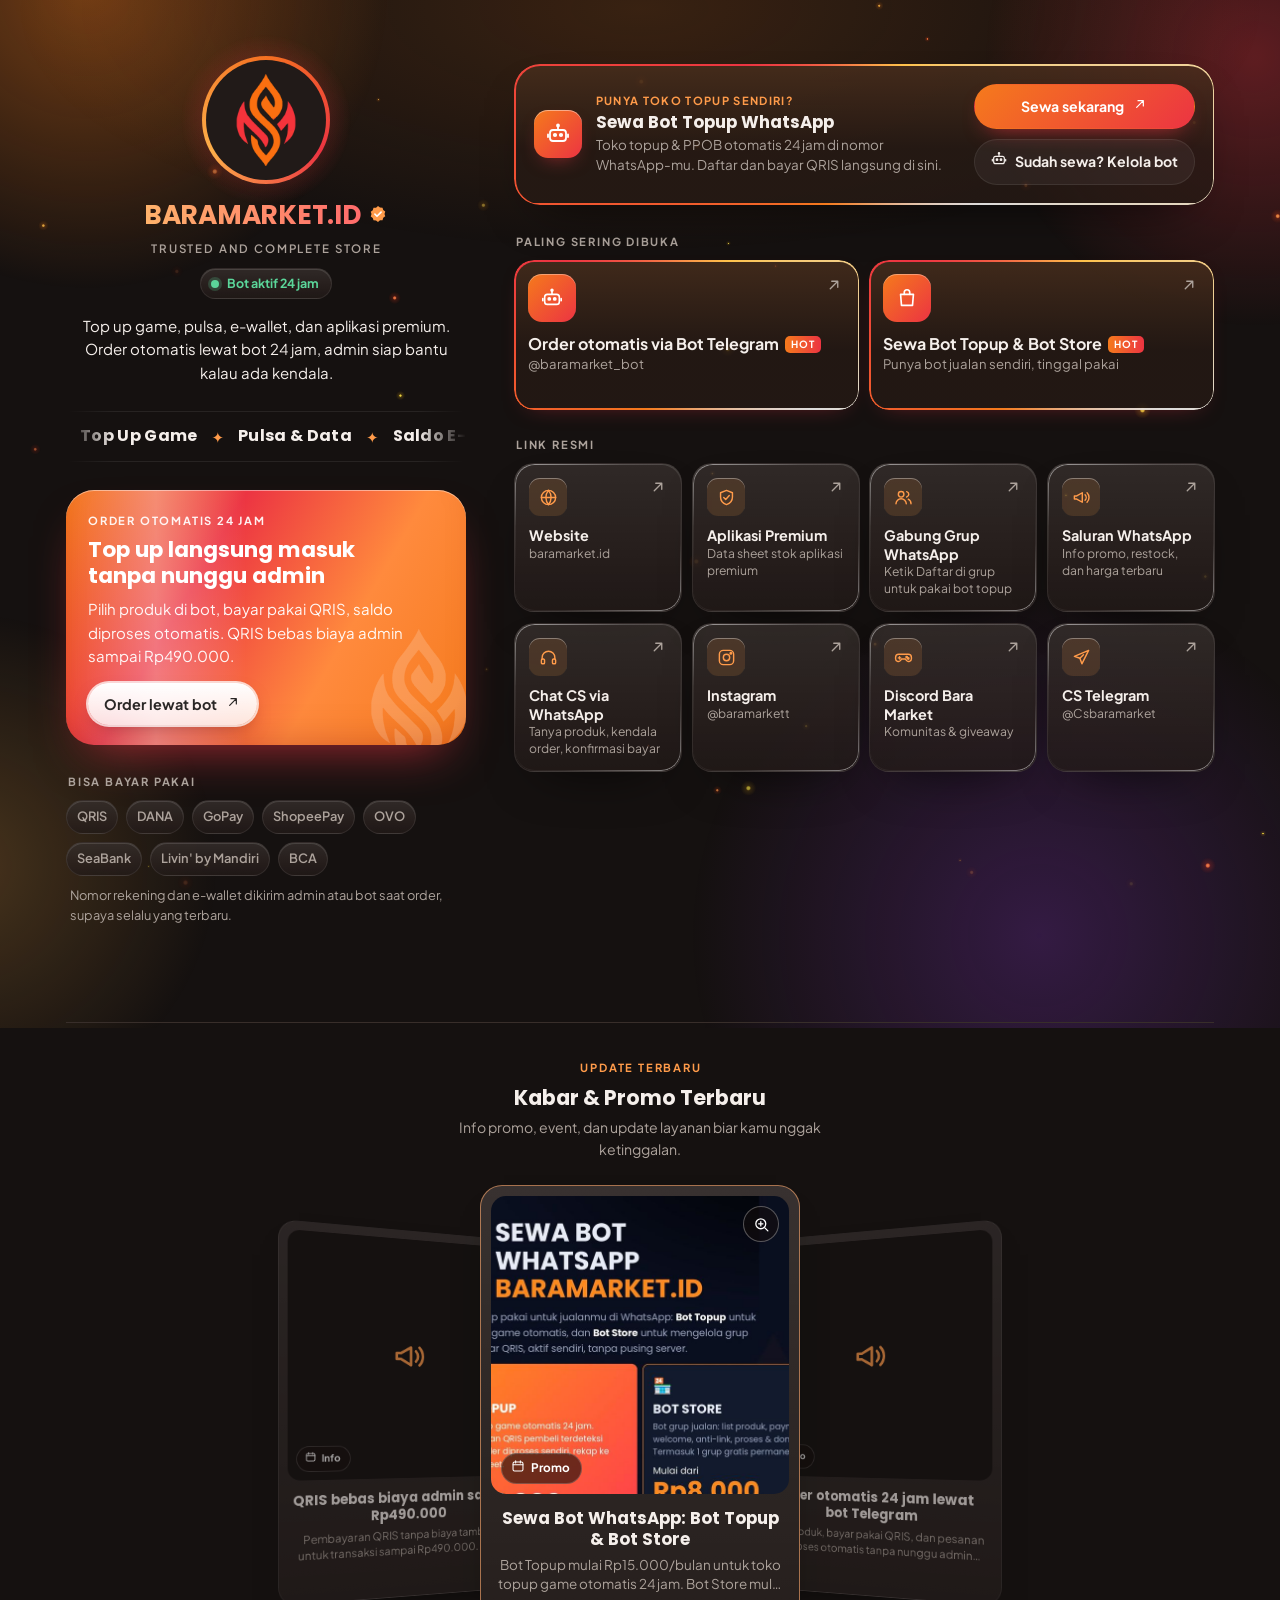
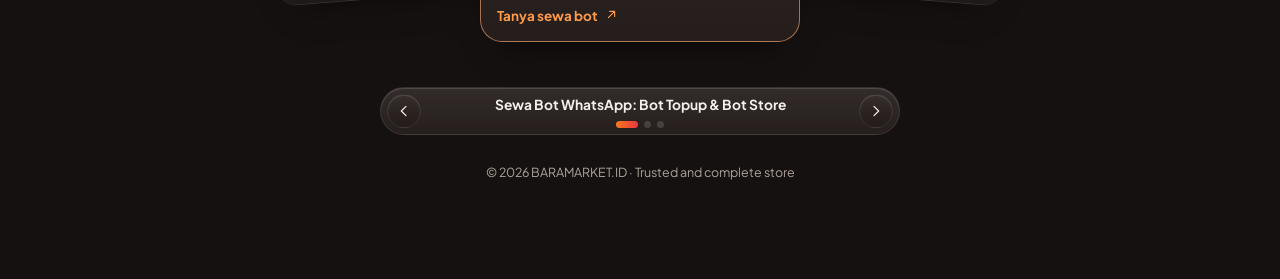
==== commit 2c3c7495: "Update index.html" ====
--- a/index.html
+++ b/index.html
@@ -1233,7 +1233,19 @@
 }
 
 /* ---------- editor ---------- */
-function startEdit(){if(localEdit&&!inClaude&&!session()){mode="login";render();return;}var ld=localEdit?ss(function(){return JSON.parse(localStorage.getItem(LOCAL_KEY)||"null");}):null;draft=ld||clone(state);if(ld)status={text:"Melanjutkan draf terakhir yang tersimpan di browser ini.",kind:""};else status={text:"",kind:""};previewing=false;(draft.links||[]).concat(draft.news||[]).forEach(function(l){if(!l.id)l.id=uid();});mode="edit";render();window.scrollTo(0,0);}
+/* Editor hanya dibuka setelah isi website (data.json) benar-benar termuat; kalau tidak, menyimpan bisa menimpa isi asli dengan isi bawaan. */
+function startEdit(){
+  if(!inClaude&&!PREVIEW&&/^https?:$/.test(location.protocol)&&!remoteLoaded){
+    status={text:"Memuat isi website terbaru…",kind:""};
+    loadRemote().then(function(){
+      if(remoteLoaded){startEditNow();return;}
+      mode="login";status={text:"Isi website gagal dimuat, jadi editor tidak dibuka supaya isi yang sudah tayang tidak tertimpa. Cek internet lalu muat ulang halaman.",kind:"err"};render();
+    });
+    return;
+  }
+  startEditNow();
+}
+function startEditNow(){if(localEdit&&!inClaude&&!session()){mode="login";render();return;}var ld=localEdit?ss(function(){return JSON.parse(localStorage.getItem(LOCAL_KEY)||"null");}):null;draft=ld||clone(state);draftResumed=!!ld;if(ld)status={text:"Melanjutkan draf yang belum diterbitkan di browser ini. Kalau isinya bukan yang kamu harapkan, tekan Buang draf.",kind:""};else status={text:"",kind:""};previewing=false;(draft.links||[]).concat(draft.news||[]).forEach(function(l){if(!l.id)l.id=uid();});mode="edit";render();window.scrollTo(0,0);}
 function bind(obj,key,id,label,opt){
   opt=opt||{};
   var input=opt.area?el("textarea",{id:id,rows:opt.rows||3}):el("input",{id:id,type:opt.type||"text",placeholder:opt.ph||null});
@@ -1447,6 +1459,7 @@
   }));
   var head=el("header",{class:"edx-head"},[
     el("div",null,[el("h1",{text:"Edit halaman"}),el("p",{text:localEdit?(ghToken()?"Pilih bagian di kiri, ubah isinya, lihat hasilnya langsung di pratinjau. Tekan Simpan & terbitkan kalau sudah pas — website berubah ±1 menit kemudian.":"Ubah isi, cek lewat Pratinjau, lalu simpan."):"Ubah isi lalu tekan Simpan."})]),
+    draftResumed&&localEdit?el("button",{type:"button",class:"btn2 sm",onclick:function(){if(!confirm("Buang draf di browser ini dan pakai isi website yang sedang tayang?"))return;ss(function(){localStorage.removeItem(LOCAL_KEY);});draft=clone(state);(draft.links||[]).concat(draft.news||[]).forEach(function(l){if(!l.id)l.id=uid();});draftResumed=false;status={text:"Draf dibuang. Sekarang memakai isi website yang sedang tayang.",kind:"ok"};edRoot=null;render();}},[el("span",{html:svg("trash",UI)}),"Buang draf"]):null,
     el("a",{class:"btn2 sm",href:pageHref(""),onclick:function(e){e.preventDefault();if(confirm("Keluar dari mode edit? Perubahan tetap tersimpan sebagai draf di browser ini."))nav("");}},[el("span",{html:svg("left",UI)}),"Ke website"])
   ]);
   var main=el("div",{class:"edx-main"},[
@@ -2157,14 +2170,14 @@
 }
 
 /* ---------- boot: isi terbaru dari data.json ---------- */
-var booted=false;
+var booted=false,remoteLoaded=false,draftResumed=false;
 function loadRemote(){
   if(inClaude||!/^https?:$/.test(location.protocol))return Promise.resolve();
   // no-cache: browser memakai salinan tersimpan kalau file belum berubah (cepat), dan mengambil yang baru kalau sudah diubah
   return fetch((HASH_MODE?"":"/")+"data.json",{cache:"no-cache"}).then(function(r){return r.ok?r.json():null;}).then(function(j){
     if(j&&j.profile&&Array.isArray(j.links)){
       if(!("news" in j)){j.news=state.news||[];j.newsSection=state.newsSection;}
-      state=j;
+      state=j;remoteLoaded=true;
       if(booted&&mode==="view")render();   // datang terlambat → langsung diperbarui, tanpa perlu refresh
     }
   }).catch(function(){});
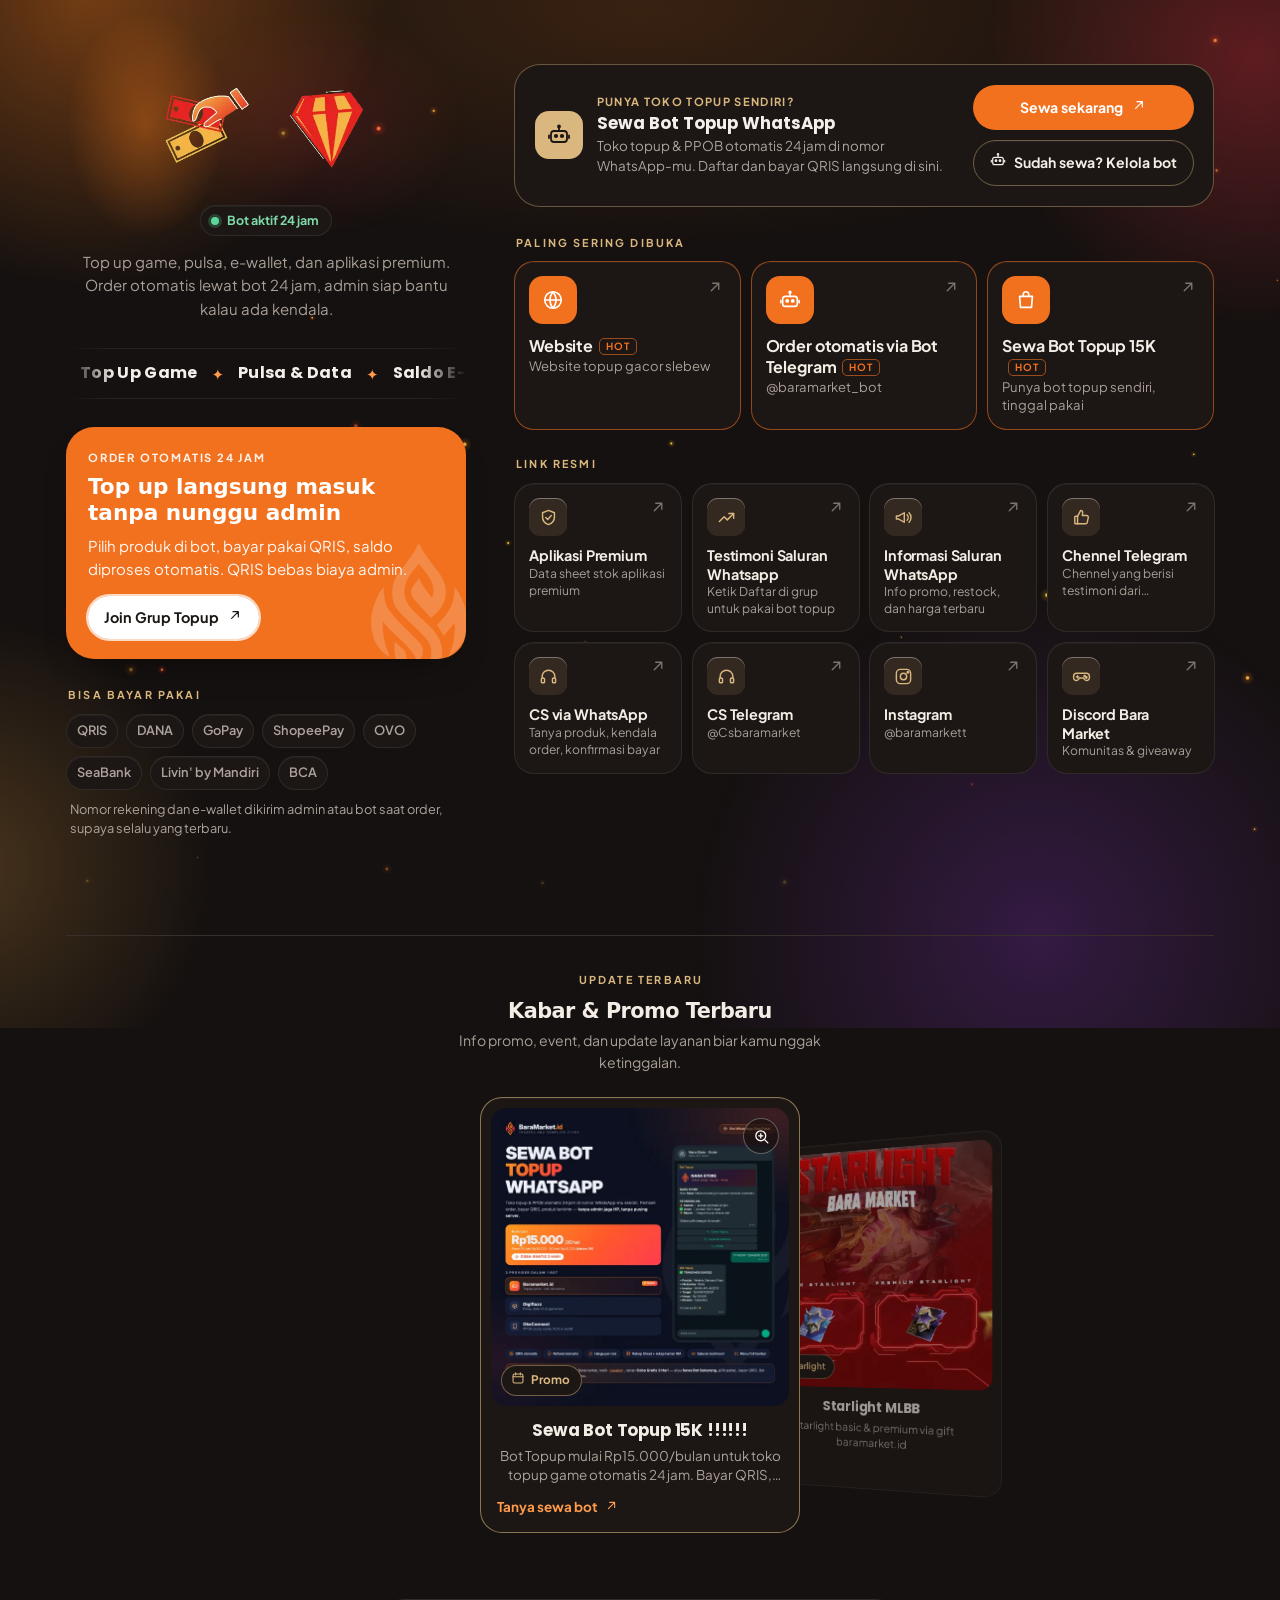
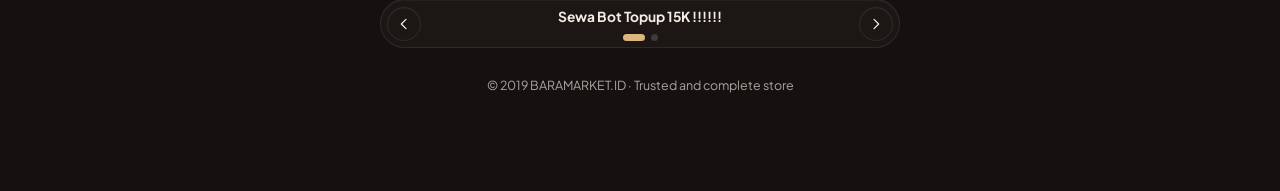
==== commit 232e54e1: "Update index.html" ====
--- a/index.html
+++ b/index.html
@@ -887,6 +887,80 @@
 html.pv-norise .promo.rise{animation:flow 9s ease infinite}
 @keyframes pvhl{0%{box-shadow:0 0 0 0 rgba(255,155,74,.0)}20%{box-shadow:0 0 0 4px rgba(255,155,74,.85)}100%{box-shadow:0 0 0 4px rgba(255,155,74,0)}}
 .pv-hl{animation:pvhl 1.6s ease-out 1!important;border-radius:20px}
+
+/* ═══════════ GAYA DATAR: satu warna, tanpa gradasi (tombol, teks, ikon, kartu) ═══════════
+   Warna utama satu: oranye api. Efek gerak hanya saat dibutuhkan (kursor lewat / ditekan). */
+:root{--solid:#F26B1D;--solid-h:#FF7E2E;--card:#211A18;--card-h:#2A211D;--card-on:#2E231F}
+:root[data-theme="light"]{--card:#FFFFFF;--card-h:#FFF4EC;--card-on:#FFEBDD}
+/* teks: tanpa gradasi */
+.name .nm{background:none!important;-webkit-background-clip:border-box!important;background-clip:border-box!important;color:var(--ink)!important;-webkit-text-fill-color:currentColor;animation:none!important}
+.sw-price .v{background:none!important;-webkit-background-clip:border-box!important;background-clip:border-box!important;color:var(--solid)!important;-webkit-text-fill-color:currentColor}
+/* tombol utama & ikon: satu warna */
+.btn2.primary,.ow-b.pri,.sewa-cta .go{background:var(--solid)!important;color:#fff!important;box-shadow:none!important;filter:none!important}
+.link.featured .ic,.sewa-cta .ic,.iopt.on .ic,.login-ic,.sw-steps .n,.sw-steps li.cur .n,.edx-nb.on .ic,.edx-sechead .ic,.edx-items .le.hot .edx-itoggle .ic{background:var(--solid)!important;color:#fff!important;box-shadow:none!important}
+.link.featured .badge{background:var(--solid)!important;color:#fff!important;animation:none!important}
+.cf-dots button.on{background:var(--solid)!important}
+.avatar,.hero .avatar{background:var(--solid)!important}
+.news-img.ph{background:var(--card-on)!important;animation:none!important}
+/* promo: kartu satu warna */
+.promo,.promo.rise{background:var(--solid)!important;background-size:auto!important;box-shadow:0 18px 40px -26px rgba(0,0,0,.8)!important}
+.promo.rise{animation:rise .7s cubic-bezier(.2,.8,.2,1) backwards}
+.promo::after{display:none!important}
+.promo .btn{background:#fff!important;color:#1d1512!important;box-shadow:none!important}
+/* kartu, chip, tombol biasa: warna rata */
+.link,.sewa-cta,.manage-cta,.news-card,.card,.live,.chips li,.fab,.btn2:not(.primary),.ib,.pay li,.sw-msg,.ipick,.igrid,.le,.cf-card,.cf-bar,.sw-portal,.sw-steps li,.ow-b:not(.pri),.edx-nav,.ed-bar{background:var(--card)!important;box-shadow:none!important}
+.link::after,.sewa-cta::after,.manage-cta::after,.news-card::after,.card::after,.fab::after,.sw-msg::after,.link::before{display:none!important}
+.link,.manage-cta,.news-card,.card,.cf-card,.cf-bar,.sw-portal,.sw-steps li,.ow-b:not(.pri),.ib,.pay li,.chips li,.live,.btn2:not(.primary){border:1px solid var(--line)!important}
+.link.featured,.sewa-cta{border:1.5px solid var(--solid)!important}
+.cf-card.on{border-color:var(--solid)!important}
+.edx-nb.on,.edx-dev button.on{background:var(--card-on)!important;box-shadow:inset 0 0 0 1px var(--line)!important}
+.boot>div{background:var(--card)!important;animation:btpulse 1.2s ease-in-out infinite alternate!important}
+@keyframes btpulse{from{opacity:.55}to{opacity:1}}
+/* efek hanya saat kursor lewat / ditekan */
+@media (hover:hover) and (pointer:fine){
+  .v2 .link:hover,.manage-cta:hover,.sw-portal:hover,.ow-b:not(.pri):hover,.btn2:not(.primary):not(:disabled):hover,.pay li:hover,.ib:hover{background:var(--card-h)!important;border-color:var(--solid)!important;box-shadow:0 14px 30px -20px rgba(242,107,29,.9)!important}
+  .v2 .link:hover .ic,.sw-portal:hover .ic{background:var(--solid)!important;color:#fff!important}
+  .btn2.primary:not(:disabled):hover,.ow-b.pri:hover{background:var(--solid-h)!important;box-shadow:0 12px 26px -14px rgba(242,107,29,.95)!important}
+  .link.featured:hover,.sewa-cta:hover{border-color:var(--solid-h)!important}
+  .promo .btn:hover{background:#fff!important}
+}
+
+
+/* ═══════════ ELEGAN: arang hangat + oranye (aksi) + emas lembut (aksen) · tanpa gradasi ═══════════ */
+:root{--o:#F2711F;--o-h:#FF8433;--gold:#D9B77E;--gold-s:rgba(217,183,126,.12);--cream:#F4EDE6;--card:#1C1614;--card-h:#241C19;--card-on:#2A201C;--hair:rgba(244,237,230,.09);--solid:var(--o);--solid-h:var(--o-h)}
+body{color:var(--cream)}
+.name,.news h2,.sw-hero h1,.edx-head h1{font-weight:800!important;letter-spacing:-.025em!important;color:var(--cream)}
+.name .nm{color:var(--cream)!important}
+.link .t,.cf-body h3,.sw-steps b{font-weight:700!important;letter-spacing:-.01em;color:var(--cream)}
+.link .s,.bio,.news-sub,.sw-steps small{color:#A99F98!important}
+.section-label,.v2 .section-label,.news-titles .section-label,.sw-hero .section-label{color:var(--gold)!important;font-weight:700!important;letter-spacing:.2em!important;font-size:.68rem!important}
+/* kartu: rata, garis tipis, kilau tepi halus (tanpa gradasi) */
+.link,.manage-cta,.news-card,.card,.cf-card,.cf-bar,.sw-portal,.sw-steps li,.ow-b:not(.pri),.ib,.pay li,.chips li,.live,.btn2:not(.primary){border-color:var(--hair)!important;box-shadow:inset 0 1px 0 rgba(255,255,255,.04)!important}
+.v2 .lk .link .ic,.manage-cta .ic,.sw-portal .ic{background:var(--gold-s)!important;color:var(--gold)!important}
+.v2 .lk .link .go{color:#7E746D!important}
+.v2 .lk-hot .link{border-color:rgba(242,113,31,.55)!important}
+.v2 .lk-hot .link .ic{background:var(--o)!important;color:#fff!important}
+.link.featured .badge{background:transparent!important;color:var(--o)!important;border:1px solid rgba(242,113,31,.6);padding:1px 6px!important;border-radius:5px}
+.v2 .owner{border:1px solid rgba(217,183,126,.4)!important;background:var(--card)!important}
+.v2 .owner .ic{background:var(--gold)!important;color:#1C1614!important}
+.v2 .owner .ey{color:var(--gold)!important}
+.v2 .owner .ow-b:not(.pri){background:transparent!important;border-color:rgba(217,183,126,.45)!important;color:var(--cream)!important}
+.promo{background:var(--o)!important}
+.promo .btn{background:#fff!important;color:#1C1614!important}
+.promo h2{font-weight:800!important}
+.news-badge{background:#1C1614!important;color:var(--gold)!important;border:1px solid rgba(217,183,126,.45)!important}
+.cf-card.on{border-color:rgba(217,183,126,.6)!important}
+.cf-dots button.on{background:var(--gold)!important}
+.sw-steps .n,.sw-steps li.cur .n{background:transparent!important;color:var(--gold)!important;border:1px solid rgba(217,183,126,.55)}
+.sw-price .v{color:var(--o)!important}
+.live{color:#7DDBA9!important}
+@media (hover:hover) and (pointer:fine){
+  .v2 .link:hover,.manage-cta:hover,.sw-portal:hover,.ow-b:not(.pri):hover,.btn2:not(.primary):not(:disabled):hover,.pay li:hover,.ib:hover{background:var(--card-h)!important;border-color:rgba(217,183,126,.55)!important;box-shadow:0 16px 34px -24px rgba(0,0,0,.9)!important}
+  .v2 .link:hover .ic,.sw-portal:hover .ic{background:var(--gold)!important;color:#1C1614!important}
+  .v2 .lk-hot .link:hover{border-color:var(--o)!important}
+  .v2 .lk-hot .link:hover .ic{background:var(--o-h)!important;color:#fff!important}
+  .pay li:hover{color:var(--gold)!important}
+}
 </style>
 </head>
 <body>
@@ -1060,8 +1134,8 @@
   var n=0;
   var hero=el("header",{class:"hero"},[
     p.banner?el("button",{type:"button",class:"banner rise",style:"--i:0","aria-label":"Putar ulang animasi logo",onclick:function(e){
-        var im=e.currentTarget.querySelector("img"),src=im.src;im.src="";setTimeout(function(){im.src=src;},30);}},[el("img",{src:p.banner,alt:"Logo "+(p.name||"")})])
-      :el("div",{class:"avatar rise"+(p.logoFull?" full":""),style:"--i:0"},[el("img",{src:p.logo||"",alt:"Logo "+(p.name||"")})]),
+        var im=e.currentTarget.querySelector("img"),src=im.src;im.src="";setTimeout(function(){im.src=src;},30);}},[el("img",{src:loopSrc(p.banner),alt:"Logo "+(p.name||"")})])
+      :el("div",{class:"avatar rise"+(p.logoFull?" full":""),style:"--i:0"},[el("img",{src:loopSrc(p.logo||""),alt:"Logo "+(p.name||"")})]),
     el("h1",{class:"name rise"+(p.banner&&p.bannerHideText?" sr":""),style:"--i:1"},[el("span",{class:"nm",text:p.name||""}), p.verified?el("span",{html:svg("verified",UI),title:"Akun resmi"}):null]),
     p.tagline&&!(p.banner&&p.bannerHideText)?el("p",{class:"tagline rise",style:"--i:2",text:p.tagline}):null,
     p.badge?el("span",{class:"live rise",style:"--i:2"},[el("i"),p.badge]):null,
@@ -1132,7 +1206,7 @@
         :(x.text&&x.text.length>90?el("button",{type:"button",class:"news-more","data-tog":"1",onclick:cfToggle},["Baca selengkapnya"]):null);
       return el("article",{class:"news-cf"},[
         el("div",{class:"cf-img"+(x.image?"":" ph")},[
-          x.image?el("img",{src:x.image,alt:"",loading:"lazy",decoding:"async",draggable:"false"}):el("span",{class:"ph-ic",html:svg("megaphone")}),
+          x.image?el("img",{src:loopSrc(x.image),alt:"",loading:"lazy",decoding:"async",draggable:"false"}):el("span",{class:"ph-ic",html:svg("megaphone")}),
           x.image?el("button",{type:"button",class:"cf-zoom","aria-label":"Perbesar gambar: "+x.title,onclick:function(){lightbox(gallery,gi);},html:svg("zoom",UI)}):null,
           x.badge?el("span",{class:"news-badge"},[el("span",{html:svg("calendar")}),x.badge]):null
         ]),
@@ -1173,6 +1247,54 @@
   if(canEdit){
     app.appendChild(el("button",{class:"fab",type:"button",onclick:startEdit},[el("span",{html:svg("edit",UI)}),"Edit halaman"]));
   }
+}
+
+/* ---------- GIF / WebP animasi: paksa berulang terus (loop = 0), supaya tidak berhenti setelah sekali main ---------- */
+function fixLoopBytes(u8){
+  try{
+    if(u8[0]===0x52&&u8[1]===0x49&&u8[2]===0x46&&u8[3]===0x46&&u8[8]===0x57&&u8[9]===0x45){   // RIFF....WEBP
+      var i=12;
+      while(i+8<=u8.length){
+        var id=String.fromCharCode(u8[i],u8[i+1],u8[i+2],u8[i+3]),sz=(u8[i+4]|(u8[i+5]<<8)|(u8[i+6]<<16))+u8[i+7]*16777216;
+        if(id==="ANIM"){if(u8[i+12]||u8[i+13]){u8[i+12]=0;u8[i+13]=0;return u8;}return null;}
+        i+=8+sz+(sz&1);
+      }
+      return null;
+    }
+    if(u8[0]===0x47&&u8[1]===0x49&&u8[2]===0x46){   // GIF
+      var sig="NETSCAPE2.0",j,k,ok;
+      for(j=13;j<u8.length-19;j++){
+        if(u8[j]!==0x21||u8[j+1]!==0xFF||u8[j+2]!==0x0B)continue;
+        ok=true;for(k=0;k<11;k++)if(u8[j+3+k]!==sig.charCodeAt(k)){ok=false;break;}
+        if(ok){if(u8[j+16]||u8[j+17]){u8[j+16]=0;u8[j+17]=0;return u8;}return null;}
+      }
+      var fl=u8[10],at=13+((fl&0x80)?3*(1<<((fl&7)+1)):0);   // sisipkan ekstensi loop setelah palet global
+      var ext=[0x21,0xFF,0x0B];for(k=0;k<11;k++)ext.push(sig.charCodeAt(k));ext.push(0x03,0x01,0x00,0x00,0x00);
+      var out=new Uint8Array(u8.length+ext.length);out.set(u8.subarray(0,at),0);out.set(ext,at);out.set(u8.subarray(at),at+ext.length);
+      return out;
+    }
+  }catch(e){}
+  return null;
+}
+function dataBytes(u){var i=u.indexOf(","),bin=atob(u.slice(i+1)),n=bin.length,a=new Uint8Array(n);for(var k=0;k<n;k++)a[k]=bin.charCodeAt(k);return a;}
+var loopCache={};
+/* untuk ditampilkan: data URL → alamat blob yang sudah diperbaiki (hasil disimpan, jadi hanya dikerjakan sekali) */
+function loopSrc(u){
+  if(typeof u!=="string"||u.length<2000||!/^data:image\/(webp|gif);base64,/i.test(u))return u;
+  var key=u.length+":"+u.slice(-64);
+  if(loopCache[key])return loopCache[key];
+  var out=u;
+  try{var f=fixLoopBytes(dataBytes(u));if(f&&window.URL&&URL.createObjectURL)out=URL.createObjectURL(new Blob([f],{type:/gif/i.test(u.slice(0,20))?"image/gif":"image/webp"}));}catch(e){}
+  loopCache[key]=out;return out;
+}
+/* untuk disimpan (upload di /edit): tetap data URL, tapi sudah berulang terus */
+function loopData(u){
+  try{
+    if(!/^data:image\/(webp|gif);base64,/i.test(u))return u;
+    var f=fixLoopBytes(dataBytes(u));if(!f)return u;
+    var st="";for(var j=0;j<f.length;j+=32768)st+=String.fromCharCode.apply(null,f.subarray(j,j+32768));
+    return u.slice(0,u.indexOf(",")+1)+btoa(st);
+  }catch(e){return u;}
 }
 
 /* ---------- slide kaca (coverflow): kartu tengah besar, samping miring ---------- */
@@ -1530,7 +1652,7 @@
   if(animated&&file.size>lim){setStatus("GIF-nya terlalu besar ("+(file.size/1048576).toFixed(1)+" MB). Kecilkan dulu sampai di bawah "+(o.gifMax||4)+" MB, misalnya di ezgif.com.","err");return;}
   var r=new FileReader();
   r.onload=function(){
-    if(animated){done(r.result);setStatus("Gambar animasi dipasang.","ok");return;}
+    if(animated){done(loopData(r.result));setStatus("Gambar animasi dipasang (diputar berulang terus).","ok");return;}
     var img=new Image();
     img.onload=function(){
       var k=Math.min(1,o.maxW/img.width,o.maxH/img.height),w=Math.round(img.width*k),h=Math.round(img.height*k);
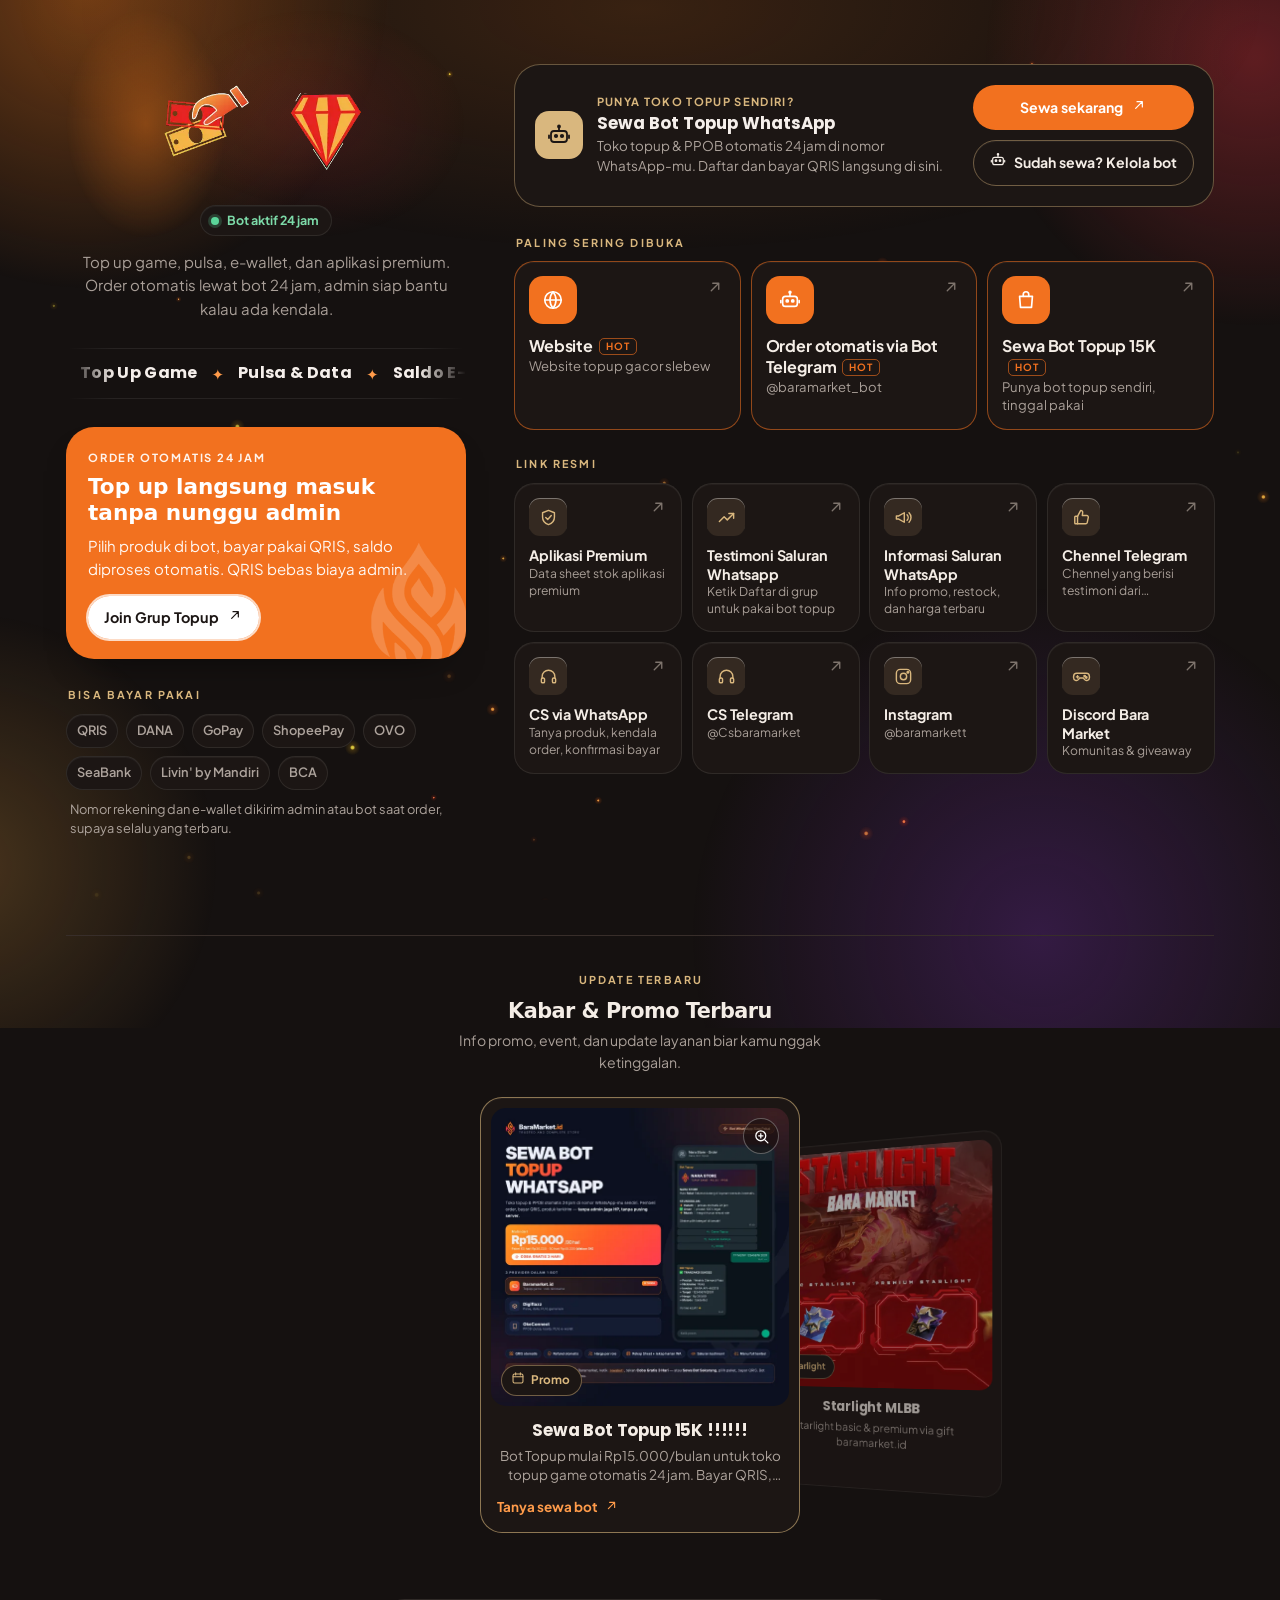
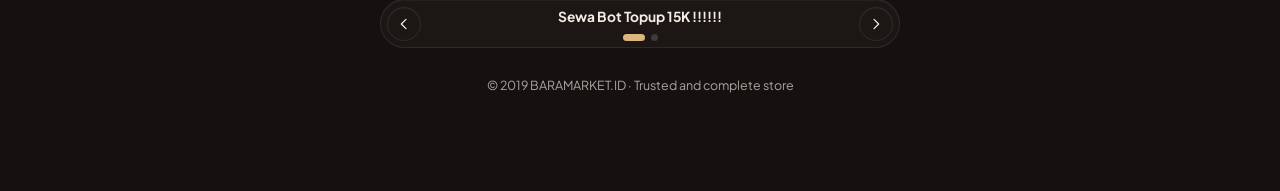
==== commit 78d5c5f4: "Update index.html" ====
--- a/index.html
+++ b/index.html
@@ -961,6 +961,43 @@
   .v2 .lk-hot .link:hover .ic{background:var(--o-h)!important;color:#fff!important}
   .pay li:hover{color:var(--gold)!important}
 }
+
+/* ═══════════ IKON: tiap ikon punya animasi sendiri ═══════════
+   main sekali saat kartu muncul, lalu lagi setiap kursor lewat / ditekan. */
+svg.ia{transform-box:fill-box;transform-origin:center;--ia:ia-pop;--ib:ia-pop-b}
+@keyframes ia-ring{0%,100%{transform:rotate(0)}15%{transform:rotate(18deg)}30%{transform:rotate(-15deg)}45%{transform:rotate(10deg)}60%{transform:rotate(-6deg)}75%{transform:rotate(3deg)}}@keyframes ia-ring-b{0%,100%{transform:rotate(0)}15%{transform:rotate(18deg)}30%{transform:rotate(-15deg)}45%{transform:rotate(10deg)}60%{transform:rotate(-6deg)}75%{transform:rotate(3deg)}}
+@keyframes ia-shake{0%,100%{transform:rotate(0)}20%{transform:rotate(-13deg)}40%{transform:rotate(11deg)}60%{transform:rotate(-8deg)}80%{transform:rotate(4deg)}}@keyframes ia-shake-b{0%,100%{transform:rotate(0)}20%{transform:rotate(-13deg)}40%{transform:rotate(11deg)}60%{transform:rotate(-8deg)}80%{transform:rotate(4deg)}}
+@keyframes ia-tilt{0%,100%{transform:rotate(0) scale(1)}40%{transform:rotate(-16deg) scale(1.12)}70%{transform:rotate(7deg) scale(1.04)}}@keyframes ia-tilt-b{0%,100%{transform:rotate(0) scale(1)}40%{transform:rotate(-16deg) scale(1.12)}70%{transform:rotate(7deg) scale(1.04)}}
+@keyframes ia-bounce{0%,100%{transform:translateY(0)}30%{transform:translateY(-4.5px)}55%{transform:translateY(0)}72%{transform:translateY(-1.5px)}}@keyframes ia-bounce-b{0%,100%{transform:translateY(0)}30%{transform:translateY(-4.5px)}55%{transform:translateY(0)}72%{transform:translateY(-1.5px)}}
+@keyframes ia-fly{0%{transform:translate(0,0);opacity:1}38%{transform:translate(7px,-7px);opacity:0}39%{transform:translate(-7px,7px);opacity:0}100%{transform:translate(0,0);opacity:1}}@keyframes ia-fly-b{0%{transform:translate(0,0);opacity:1}38%{transform:translate(7px,-7px);opacity:0}39%{transform:translate(-7px,7px);opacity:0}100%{transform:translate(0,0);opacity:1}}
+@keyframes ia-drop{0%{transform:translateY(0)}35%{transform:translateY(3.5px)}60%{transform:translateY(-2px)}100%{transform:translateY(0)}}@keyframes ia-drop-b{0%{transform:translateY(0)}35%{transform:translateY(3.5px)}60%{transform:translateY(-2px)}100%{transform:translateY(0)}}
+@keyframes ia-pop{0%,100%{transform:scale(1) rotate(0)}40%{transform:scale(1.24) rotate(-7deg)}70%{transform:scale(.96) rotate(2deg)}}@keyframes ia-pop-b{0%,100%{transform:scale(1) rotate(0)}40%{transform:scale(1.24) rotate(-7deg)}70%{transform:scale(.96) rotate(2deg)}}
+@keyframes ia-beat{0%,100%{transform:scale(1)}22%{transform:scale(1.25)}42%{transform:scale(.94)}62%{transform:scale(1.12)}}@keyframes ia-beat-b{0%,100%{transform:scale(1)}22%{transform:scale(1.25)}42%{transform:scale(.94)}62%{transform:scale(1.12)}}
+@keyframes ia-spin{0%{transform:rotate(0)}100%{transform:rotate(360deg)}}@keyframes ia-spin-b{0%{transform:rotate(0)}100%{transform:rotate(360deg)}}
+@keyframes ia-blink{0%,100%{opacity:1;transform:scale(1)}30%{opacity:.25;transform:scale(.92)}55%{opacity:1;transform:scale(1.08)}78%{opacity:.5}}@keyframes ia-blink-b{0%,100%{opacity:1;transform:scale(1)}30%{opacity:.25;transform:scale(.92)}55%{opacity:1;transform:scale(1.08)}78%{opacity:.5}}
+@keyframes ia-slide{0%,100%{transform:translateX(0)}35%{transform:translateX(4.5px)}62%{transform:translateX(-2px)}}@keyframes ia-slide-b{0%,100%{transform:translateX(0)}35%{transform:translateX(4.5px)}62%{transform:translateX(-2px)}}
+svg.ia-bell{--ia:ia-ring;--ib:ia-ring-b}
+svg.ia-phone,svg.ia-gamepad,svg.ia-tag,svg.ia-ticket,svg.ia-mobile,svg.ia-lock,svg.ia-help,svg.ia-music{--ia:ia-shake;--ib:ia-shake-b}
+svg.ia-megaphone,svg.ia-headset,svg.ia-joystick,svg.ia-crown,svg.ia-key,svg.ia-thumb,svg.ia-book,svg.ia-link{--ia:ia-tilt;--ib:ia-tilt-b}
+svg.ia-bot,svg.ia-chat,svg.ia-users,svg.ia-trophy,svg.ia-bag,svg.ia-store,svg.ia-gift,svg.ia-user,svg.ia-smile,svg.ia-info,svg.ia-pin{--ia:ia-bounce;--ib:ia-bounce-b}
+svg.ia-send,svg.ia-rocket{--ia:ia-fly;--ib:ia-fly-b}
+svg.ia-mail,svg.ia-calendar,svg.ia-download{--ia:ia-drop;--ib:ia-drop-b}
+svg.ia-camera,svg.ia-image,svg.ia-video,svg.ia-wallet{--ia:ia-pop;--ib:ia-pop-b}
+svg.ia-play,svg.ia-diamond,svg.ia-fire,svg.ia-shield,svg.ia-heart{--ia:ia-beat;--ib:ia-beat-b}
+svg.ia-percent,svg.ia-star,svg.ia-sparkle,svg.ia-coin,svg.ia-clock,svg.ia-globe{--ia:ia-spin;--ib:ia-spin-b}
+svg.ia-bolt,svg.ia-qr,svg.ia-wifi{--ia:ia-blink;--ib:ia-blink-b}
+svg.ia-cart,svg.ia-card,svg.ia-chart,svg.ia-list{--ia:ia-slide;--ib:ia-slide-b}
+svg.ia-bell{transform-origin:50% 10%}
+.link .ic svg.ia{animation:var(--ia) .9s cubic-bezier(.3,.7,.3,1) both;animation-delay:calc(var(--i,0) * 70ms + 500ms)}
+.link:hover .ic svg.ia,.link:active .ic svg.ia,.iopt:hover .ic svg.ia,.iopt:focus-visible .ic svg.ia,.ipick:hover .ic svg.ia{animation:var(--ib) .9s cubic-bezier(.3,.7,.3,1) both;animation-delay:0s}
+html.pv-norise .link .ic svg.ia{animation:none}
+html.pv-norise .link:hover .ic svg.ia{animation:var(--ib) .9s cubic-bezier(.3,.7,.3,1) both}
+@media (prefers-reduced-motion:reduce){svg.ia{animation:none!important}}
+.ipanel{display:flex;flex-direction:column;gap:10px}
+.isearch{width:100%;height:42px;border-radius:12px;border:1px solid var(--hair,var(--line));background:var(--bg);color:var(--ink);padding:0 14px;font:inherit;font-size:.92rem}
+.isearch:focus{outline:none;border-color:var(--gold,var(--accent))}
+.iempty{margin:0;color:var(--muted);font-size:.85rem;text-align:center;padding:6px 0}
+.iopt[hidden]{display:none!important}
 </style>
 </head>
 <body>
@@ -1067,6 +1104,15 @@
   thumb:"Testimoni",heart:"Favorit",smile:"Puas",
   list:"Daftar harga",book:"Panduan",help:"Bantuan",info:"Info",download:"Download",pin:"Lokasi",globe:"Website",link:"Link lain"
 };
+/* kata kunci tambahan untuk kolom cari ikon */
+var ICON_TAGS={bot:"robot otomatis",chat:"whatsapp wa obrolan pesan",headset:"customer service admin bantuan cs",users:"group komunitas member",megaphone:"channel info pengumuman broadcast",
+  send:"telegram kirim",bell:"notif pemberitahuan",mail:"gmail surat",phone:"call telpon hubungi",camera:"instagram ig kamera",image:"foto gambar",video:"tiktok reels film",play:"youtube putar",
+  music:"lagu spotify",gamepad:"discord main game topup",joystick:"konsol main game",diamond:"ml mobile legends permata game topup",rocket:"joki boost cepat",trophy:"juara menang turnamen game",crown:"vip raja premium",
+  bag:"belanja shop",store:"toko shop",cart:"keranjang belanja order",tag:"harga promo label",percent:"diskon potongan",ticket:"voucher kupon",gift:"giveaway hadiah bonus",
+  star:"bintang favorit unggulan",fire:"api hot laris",bolt:"cepat kilat instan",sparkle:"new baru",chart:"grafik naik statistik",wallet:"dana gopay ovo dompet",qr:"qris scan bayar",
+  card:"bank transfer kartu rekening",coin:"saldo uang koin",mobile:"pulsa hp handphone",wifi:"kuota internet data",key:"kunci premium akun",lock:"aman gembok",shield:"garansi perlindungan",
+  user:"akun profil",clock:"jam 24 waktu",calendar:"jadwal tanggal event",thumb:"testimoni like jempol",heart:"suka favorit love",smile:"puas senang",list:"pricelist daftar harga",
+  book:"panduan tutorial",help:"tanya bantuan faq",info:"informasi",download:"unduh aplikasi apk",pin:"lokasi alamat map",globe:"web situs website internet",link:"tautan url lain"};
 var UI={
   arrow:'<path d="M7 17 17 7M9 7h8v8"/>',
   zoom:'<circle cx="11" cy="11" r="7"/><path d="M21 21l-4.3-4.3M11 8v6M8 11h6"/>',
@@ -1081,7 +1127,7 @@
   check:'<path d="M5 12.5l4.5 4.5L19 7.5"/>',
   verified:'<path d="M12 2.5l2.4 1.8 3 .1.9 2.8 2.4 1.8-.9 2.9.9 2.9-2.4 1.8-.9 2.8-3 .1L12 21.5l-2.4-1.8-3-.1-.9-2.8-2.4-1.8.9-2.9-.9-2.9 2.4-1.8.9-2.8 3-.1L12 2.5z" fill="currentColor" stroke="none"/><path d="M8.3 12.2l2.5 2.5 4.9-5" stroke="#fff" stroke-width="2"/>'
 };
-function svg(name,set){return SV+((set||ICONS)[name]||ICONS.link)+"</svg>";}
+function svg(name,set){if(set&&set!==ICONS)return SV+(set[name]||ICONS.link)+"</svg>";var k=ICONS[name]?name:"link";return SV.replace("<svg ","<svg class=\"ia ia-"+k+"\" ")+ICONS[k]+"</svg>";}
 
 function el(tag,props,kids){
   var n=document.createElement(tag);
@@ -1395,6 +1441,7 @@
   {id:"tema",label:"Tema warna",icon:"star",desc:"Tampilan gelap / terang website.",sel:null},
   {id:"akun",label:"Akun & login",icon:"key",desc:"Sesi login admin dan penggantian username / password.",sel:null}
 ];
+var iconQ="";   // isi kolom cari ikon
 var edSec=ss(function(){return localStorage.getItem("bm-ed-sec");})||"profil";
 var edOpen={};               // link / kabar yang sedang dibuka (id -> true)
 var edDevice=ss(function(){return localStorage.getItem("bm-ed-dev");})||"hp";
@@ -1480,12 +1527,24 @@
     var item=el("div",{class:"le"+(open?" open":"")+(l.featured?" hot":"")},[edItemHead("link",i,d.links.length,l,l.title,l.url?host(safeUrl(l.url)||l.url):"belum ada alamat",svg(l.icon),d.links)]);
     if(open){
       var pOpen=openPicker===l.id;
-      var pick=el("button",{type:"button",class:"ipick",id:pid,"aria-expanded":pOpen?"true":"false",onclick:function(){openPicker=pOpen?null:l.id;render();refocus(pid);}},[
+      var pick=el("button",{type:"button",class:"ipick",id:pid,"aria-expanded":pOpen?"true":"false",onclick:function(){openPicker=pOpen?null:l.id;iconQ="";render();refocus(pOpen?pid:pid+"-q");}},[
         el("span",{class:"ic",html:svg(l.icon)}),el("span",{class:"nm",text:ICON_NAMES[l.icon]||"Link lain"}),el("span",{class:"chev",text:pOpen?"Tutup":"Ganti ikon"})]);
-      var grid=pOpen?el("div",{class:"igrid",role:"group","aria-label":"Pilih ikon"},Object.keys(ICON_NAMES).map(function(k){
-        return el("button",{type:"button",class:"iopt"+(k===l.icon?" on":""),"aria-pressed":k===l.icon?"true":"false",title:ICON_NAMES[k],
-          onclick:function(){l.icon=k;openPicker=null;touch();render();refocus(pid);}},[el("span",{class:"ic",html:svg(k)}),el("span",{class:"olb",text:ICON_NAMES[k]})]);
-      })):null;
+      var grid=null;
+      if(pOpen){
+        var opts=Object.keys(ICON_NAMES).map(function(k){
+          var b=el("button",{type:"button",class:"iopt"+(k===l.icon?" on":""),"aria-pressed":k===l.icon?"true":"false",title:ICON_NAMES[k],
+            onclick:function(){l.icon=k;openPicker=null;iconQ="";touch();render();refocus(pid);}},[el("span",{class:"ic",html:svg(k)}),el("span",{class:"olb",text:ICON_NAMES[k]})]);
+          b._q=(ICON_NAMES[k]+" "+k+" "+(ICON_TAGS[k]||"")).toLowerCase().split(/[\s\/-]+/).filter(Boolean);return b;
+        });
+        var none=el("p",{class:"iempty",hidden:true,text:"Ikon tidak ditemukan. Coba kata lain, misalnya: wa, ig, saldo, promo."});
+        var q=el("input",{type:"search",class:"isearch",id:pid+"-q",placeholder:"Cari ikon… (mis. wa, ig, saldo, promo, game)","aria-label":"Cari ikon",autocomplete:"off"});
+        var filt=function(){var v=q.value.trim().toLowerCase(),words=v.split(/\s+/).filter(Boolean),n=0;iconQ=q.value;
+          opts.forEach(function(b){var ok=!words.length||words.every(function(w){return b._q.some(function(x){return x.indexOf(w)===0;});});b.hidden=!ok;if(ok)n++;});none.hidden=n>0;};
+        q.value=iconQ;q.addEventListener("input",filt);
+        q.addEventListener("keydown",function(e){if(e.key==="Enter"){e.preventDefault();var f=opts.filter(function(b){return !b.hidden;})[0];if(f)f.click();}if(e.key==="Escape"){openPicker=null;iconQ="";render();refocus(pid);}});
+        grid=el("div",{class:"ipanel"},[q,el("div",{class:"igrid",role:"group","aria-label":"Pilih ikon"},opts),none]);
+        filt();
+      }
       [bind(l,"title","l-"+l.id+"-t","Judul"),
        bind(l,"url","l-"+l.id+"-u","Alamat link",{ph:"https://... atau wa.me/62...",hint:"Boleh tanpa https://"}),
        bind(l,"sub","l-"+l.id+"-s","Keterangan kecil",{ph:"Kosongkan untuk menampilkan alamat link"}),
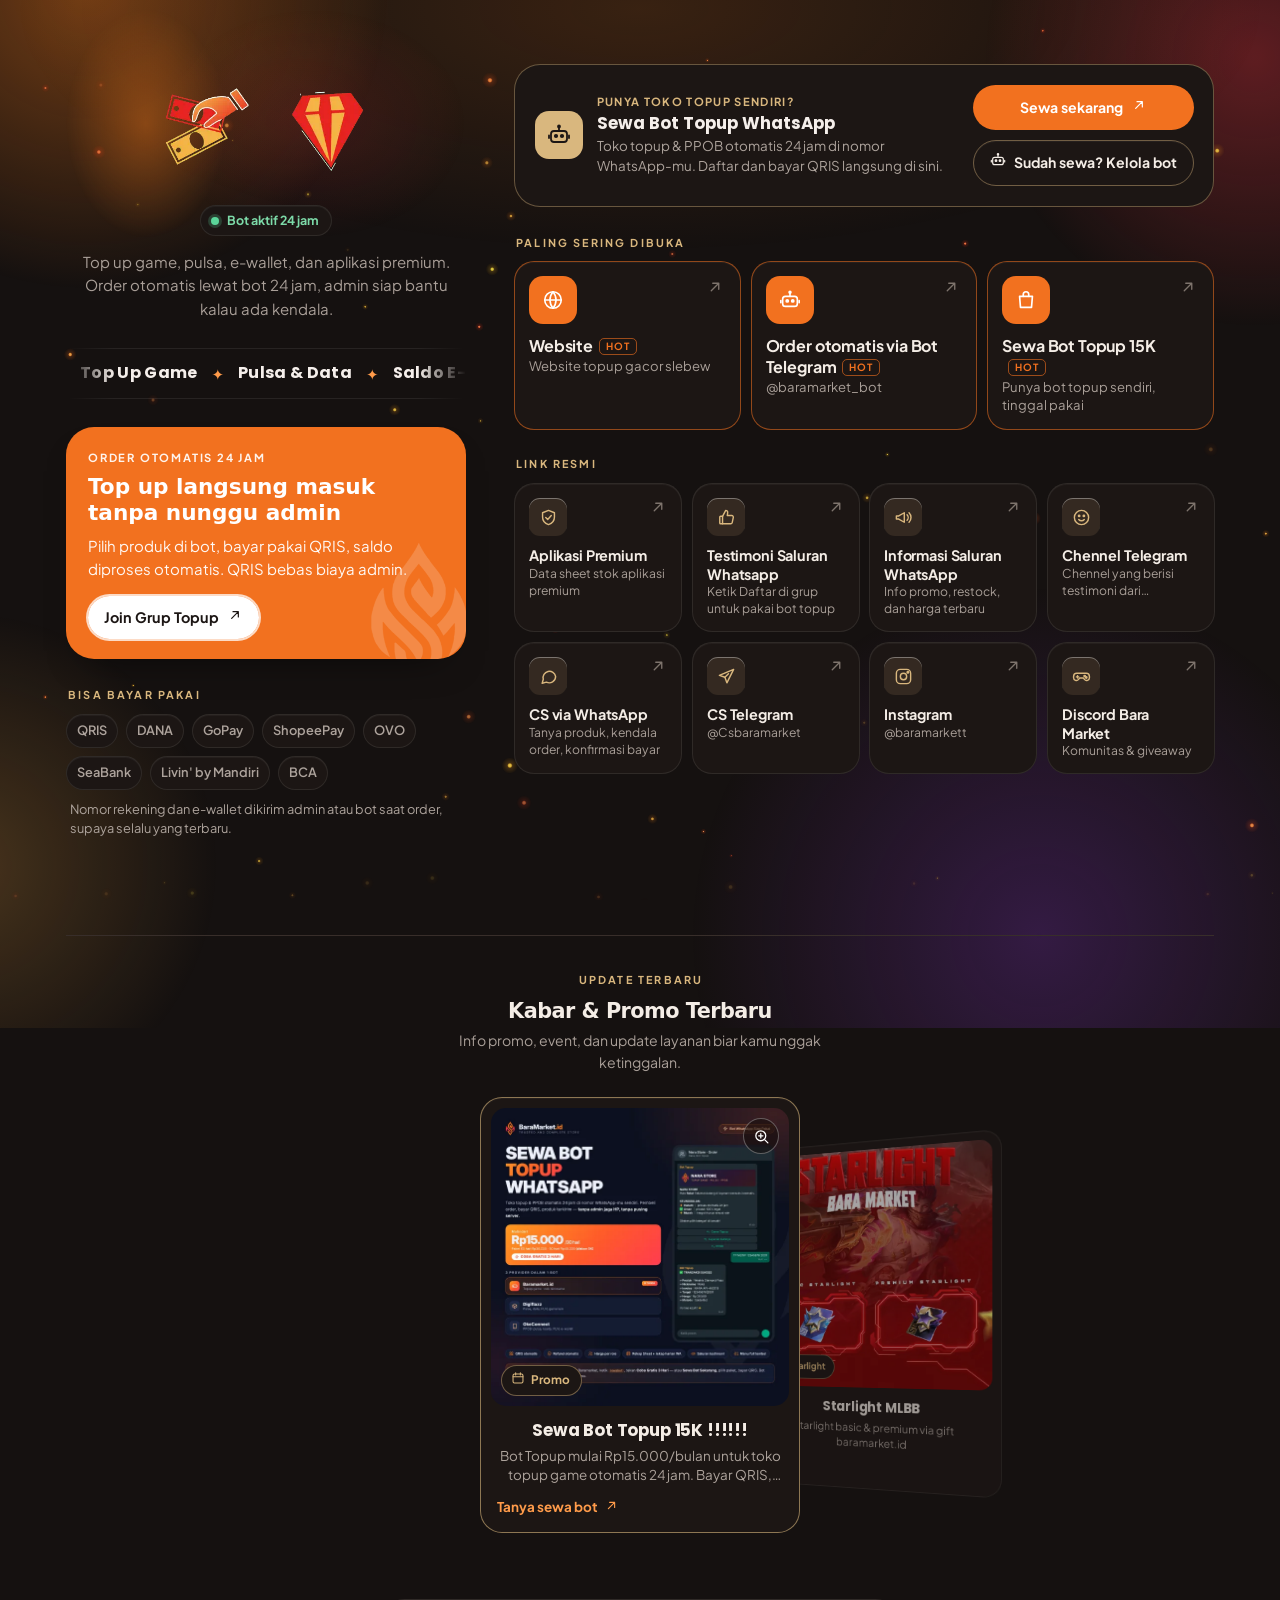
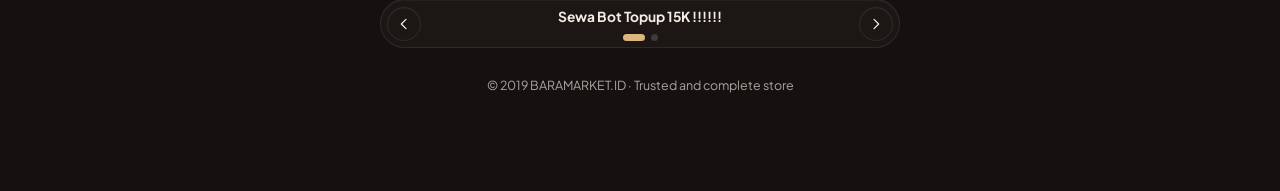
==== commit 8f60794e: "Update index.html" ====
--- a/index.html
+++ b/index.html
@@ -2087,7 +2087,8 @@
 var FB_SDK="https://www.gstatic.com/firebasejs/10.14.1/";
 var SEWA_KEY="bm-sewa-order", SEWA_FORM_KEY="bm-sewa-form";
 var GUIDE_BASE=HASH_MODE?"":"/";
-var GUIDE={pages:12,img:function(i){return GUIDE_BASE+"sewa/panduan-"+i+".webp";},pdf:GUIDE_BASE+"sewa/panduan-sewa-bot-topup.pdf"};
+var GUIDE_V="?v=20261106";   // ganti angka ini setiap gambar panduan diperbarui, supaya browser tidak memakai gambar lama
+var GUIDE={pages:12,img:function(i){return GUIDE_BASE+"sewa/panduan-"+i+".webp"+GUIDE_V;},pdf:GUIDE_BASE+"sewa/panduan-sewa-bot-topup.pdf"+GUIDE_V};
 var CS_WA="https://wa.me/6282312108501?text=Halo%20min%2C%20saya%20daftar%20sewa%20bot%20lewat%20website";
 var SEWA_CTA_DEFAULT={show:true,eyebrow:"Punya toko topup sendiri?",title:"Sewa Bot Topup WhatsApp",text:"Toko topup & PPOB otomatis 24 jam di nomor WhatsApp-mu. Daftar dan bayar QRIS langsung di sini.",btnLabel:"Sewa sekarang"};
 /* Penyewa yang sudah punya bot → halaman Kelola Bot Topup (portal/, login nomor owner + OTP WhatsApp) */
@@ -2447,4 +2448,2453 @@
 })();
 </script>
 </body>
+</html><!doctype html>
+<html lang="id" data-theme="dark">
+<head>
+<meta charset="utf-8">
+<meta name="color-scheme" content="dark">
+<meta name="viewport" content="width=device-width,initial-scale=1,viewport-fit=cover">
+<title>BARAMARKET.ID · Trusted and complete store</title>
+<meta name="description" content="Top up game, pulsa, e-wallet, dan aplikasi premium. Order otomatis lewat bot 24 jam, admin siap bantu kalau ada kendala.">
+<meta property="og:title" content="BARAMARKET.ID">
+<meta property="og:description" content="Top up game, pulsa, e-wallet, dan aplikasi premium. Order otomatis lewat bot 24 jam, admin siap bantu kalau ada kendala.">
+<meta name="theme-color" content="#F57A1C">
+<link rel="icon" href="[data-uri]">
+<link rel="stylesheet" href="https://fonts.googleapis.com/css2?family=Plus+Jakarta+Sans:wght@400;500;600;700&amp;family=Poppins:wght@600;700&amp;display=swap">
+<style>:root{color-scheme:light;padding-top:env(safe-area-inset-top,0px);padding-bottom:env(safe-area-inset-bottom,0px)}body{margin:0;font:14px/1.4 system-ui,-apple-system,sans-serif}img{max-width:100%}[hidden]{display:none!important}</style>
+<style id="bm-style">/* Layout: one narrow column like a link-in-bio, ember glow behind the profile, flame-gradient promo card as the single loud element. */
+:root{
+  --bg:#F6F3F0;
+  --surface:#FFFFFF;
+  --ink:#2A2726;
+  --muted:#6F6761;
+  --line:#E6DFD8;
+  --accent:#C9520A;
+  --accent-soft:rgba(245,122,28,.12);
+  --flame-a:#F57A1C;
+  --flame-b:#EC3442;
+  --on-flame:#FFFFFF;
+  --glow:rgba(245,122,28,.20);
+  --focus:#1F6FEB;
+  --ok:#1E7F4F;
+  --warn:#A3330B;
+  --font-display:"Poppins",ui-sans-serif,system-ui,sans-serif;
+  --font-body:"Plus Jakarta Sans",ui-sans-serif,system-ui,-apple-system,"Segoe UI",sans-serif;
+  --r-lg:20px;--r-md:14px;--r-sm:10px;
+}
+@media (prefers-color-scheme:dark){:root:not([data-theme="light"]){
+  --bg:#151110;--surface:#211A18;--ink:#F5EFEB;--muted:#ADA39C;--line:#382E2A;
+  --accent:#FF9B4A;--accent-soft:rgba(255,155,74,.14);--glow:rgba(245,122,28,.16);
+  --focus:#7FB2FF;--ok:#5BD69A;--warn:#FF9B7A;color-scheme:dark}}
+:root[data-theme="dark"]{
+  --bg:#151110;--surface:#211A18;--ink:#F5EFEB;--muted:#ADA39C;--line:#382E2A;
+  --accent:#FF9B4A;--accent-soft:rgba(255,155,74,.14);--glow:rgba(245,122,28,.16);
+  --focus:#7FB2FF;--ok:#5BD69A;--warn:#FF9B7A;color-scheme:dark}
+
+*{box-sizing:border-box}
+body{background:var(--bg);color:var(--ink);font-family:var(--font-body);font-size:15px;line-height:1.55;-webkit-font-smoothing:antialiased}
+body::after{content:"";position:fixed;inset:-20vh -20vw auto;height:70vh;pointer-events:none;z-index:0;
+  background:radial-gradient(50% 55% at 50% 30%,var(--glow),transparent 70%)}
+a{color:inherit}
+:focus-visible{outline:2px solid var(--focus);outline-offset:3px;border-radius:6px}
+
+.wrap{position:relative;z-index:1;max-width:520px;margin:0 auto;
+  padding-left:max(16px,env(safe-area-inset-left,0px));padding-right:max(16px,env(safe-area-inset-right,0px));
+  padding-block:40px 120px;display:flex;flex-direction:column;gap:28px}
+
+/* hero */
+.hero{display:flex;flex-direction:column;align-items:center;text-align:center;gap:10px}
+.avatar{width:104px;height:104px;border-radius:50%;padding:3px;background:conic-gradient(from 200deg,var(--flame-a),var(--flame-b),var(--flame-a))}
+.avatar img{display:block;width:100%;height:100%;border-radius:50%;object-fit:contain;background:var(--surface);padding:14px}
+.name{font-family:var(--font-display);font-weight:700;font-size:1.65rem;letter-spacing:-.01em;line-height:1.15;margin:6px 0 0;display:inline-flex;align-items:center;gap:6px;text-wrap:balance}
+.name svg{width:20px;height:20px;flex:none;color:var(--accent)}
+.tagline{margin:0;font-size:.72rem;font-weight:600;letter-spacing:.16em;text-transform:uppercase;color:var(--muted)}
+.bio{margin:4px 0 0;max-width:42ch;color:var(--ink);text-wrap:pretty}
+
+.chips{list-style:none;margin:0;padding:0;display:flex;flex-wrap:wrap;justify-content:center;gap:8px}
+.chips li{font-size:.8rem;font-weight:600;padding:6px 12px;border-radius:999px;background:var(--surface);border:1px solid var(--line);color:var(--ink)}
+
+/* promo */
+.promo{position:relative;overflow:hidden;border-radius:var(--r-lg);padding:22px 22px 20px;color:var(--on-flame);
+  background:linear-gradient(135deg,var(--flame-a) 0%,var(--flame-b) 100%);display:flex;flex-direction:column;gap:8px;
+  box-shadow:0 14px 36px -18px rgba(236,52,66,.65)}
+.promo .mark{position:absolute;right:-28px;bottom:-34px;width:150px;height:150px;opacity:.18;pointer-events:none;filter:brightness(0) invert(1)}
+.promo .eyebrow{font-size:.7rem;font-weight:700;letter-spacing:.16em;text-transform:uppercase;opacity:.92;margin:0}
+.promo h2{font-family:var(--font-display);font-weight:700;font-size:1.35rem;line-height:1.2;margin:0;max-width:22ch;text-wrap:balance}
+.promo p{margin:0;max-width:40ch;opacity:.95;position:relative}
+.promo .btn{align-self:flex-start;margin-top:8px;display:inline-flex;align-items:center;gap:8px;background:#FFFFFF;color:#2A2726;
+  font-weight:700;font-size:.9rem;text-decoration:none;padding:10px 16px;border-radius:999px;position:relative}
+.promo .btn svg{width:16px;height:16px}
+.promo .btn:hover{transform:translateY(-1px)}
+
+/* links */
+.section-label{font-size:.7rem;font-weight:700;letter-spacing:.16em;text-transform:uppercase;color:var(--muted);margin:0 0 10px 4px}
+.links{display:flex;flex-direction:column;gap:10px}
+.link{display:grid;grid-template-columns:44px minmax(0,1fr) 20px;align-items:center;gap:14px;text-decoration:none;
+  background:var(--surface);border:1px solid var(--line);border-radius:var(--r-md);padding:12px 14px 12px 12px;
+  transition:transform .15s ease,border-color .15s ease}
+.link:hover{transform:translateY(-1px);border-color:var(--accent)}
+.link .ic{width:44px;height:44px;border-radius:12px;display:grid;place-items:center;background:var(--accent-soft);color:var(--accent)}
+.link .ic svg{width:22px;height:22px}
+.link .tx{min-width:0;display:flex;flex-direction:column}
+.link .t{font-weight:700;font-size:.98rem;line-height:1.3;overflow-wrap:anywhere}
+.link .s{font-size:.82rem;color:var(--muted);overflow:hidden;text-overflow:ellipsis;white-space:nowrap}
+.link .go{width:18px;height:18px;color:var(--muted)}
+.link.featured{border-color:var(--accent);box-shadow:0 0 0 3px var(--accent-soft)}
+.link.featured .ic{background:linear-gradient(135deg,var(--flame-a),var(--flame-b));color:var(--on-flame)}
+.link .badge{display:inline-block;margin-left:6px;vertical-align:2px;font-size:.62rem;font-weight:700;letter-spacing:.1em;text-transform:uppercase;color:var(--accent)}
+
+.pay{display:flex;flex-wrap:wrap;gap:8px}
+.pay li{font-size:.8rem;font-weight:600;padding:6px 10px;border-radius:8px;border:1px dashed var(--line);color:var(--muted);background:transparent}
+.pay{list-style:none;margin:0;padding:0}
+.note{font-size:.8rem;color:var(--muted);margin:10px 0 0 4px}
+
+.foot{text-align:center;font-size:.78rem;color:var(--muted)}
+
+/* owner controls */
+.fab{position:fixed;z-index:20;right:calc(16px + env(safe-area-inset-right,0px));bottom:calc(16px + env(safe-area-inset-bottom,0px));
+  display:inline-flex;align-items:center;gap:8px;border:0;cursor:pointer;font:700 .9rem var(--font-body);
+  background:var(--ink);color:var(--bg);padding:12px 18px;border-radius:999px;box-shadow:0 10px 30px -10px rgba(0,0,0,.45)}
+.fab svg{width:18px;height:18px}
+.banner{background:var(--surface);border:1px solid var(--accent);border-radius:var(--r-md);padding:12px 14px;display:flex;flex-wrap:wrap;gap:10px;align-items:center;justify-content:space-between;font-size:.88rem}
+
+/* editor */
+.ed{display:flex;flex-direction:column;gap:18px}
+.ed-head{display:flex;flex-direction:column;gap:4px}
+.ed-head h1{font-family:var(--font-display);font-size:1.4rem;margin:0}
+.ed-head p{margin:0;color:var(--muted);font-size:.9rem}
+.card{background:var(--surface);border:1px solid var(--line);border-radius:var(--r-lg);padding:16px;display:flex;flex-direction:column;gap:12px}
+.card h2{font-family:var(--font-display);font-size:1rem;margin:0;display:flex;align-items:center;justify-content:space-between;gap:8px}
+.field{display:flex;flex-direction:column;gap:5px;min-width:0}
+.field label,.lbl{font-size:.78rem;font-weight:700;color:var(--muted)}
+.field .hint{font-size:.75rem;color:var(--muted)}
+input[type=text],input[type=url],input[type=email],input[type=tel],input[type=password],textarea,select{width:100%;font:500 .92rem var(--font-body);color:var(--ink);background:var(--bg);
+  border:1px solid var(--line);border-radius:var(--r-sm);padding:10px 12px}
+textarea{resize:vertical;min-height:72px}
+input:focus,textarea:focus,select:focus{outline:2px solid var(--focus);outline-offset:1px}
+.row2{display:grid;grid-template-columns:1fr 1fr;gap:10px}
+@media (max-width:440px){.row2{grid-template-columns:1fr}}
+.check{display:inline-flex;align-items:center;gap:8px;font-size:.88rem;font-weight:600;cursor:pointer}
+.check input{width:18px;height:18px;accent-color:var(--flame-a)}
+.logo-row{display:flex;align-items:center;gap:14px;flex-wrap:wrap}
+.logo-row .avatar{width:72px;height:72px}
+.logo-row .avatar img{padding:9px}
+
+.le{border:1px solid var(--line);border-radius:var(--r-md);padding:12px;display:flex;flex-direction:column;gap:10px;background:var(--bg)}
+.le-top{display:flex;align-items:center;justify-content:space-between;gap:8px}
+.le-top .num{font-size:.75rem;font-weight:700;color:var(--muted);letter-spacing:.08em;text-transform:uppercase}
+.tools{display:flex;gap:6px}
+.ib{width:34px;height:34px;display:grid;place-items:center;border-radius:8px;border:1px solid var(--line);background:var(--surface);color:var(--ink);cursor:pointer}
+.ib svg{width:16px;height:16px}
+.ib:disabled{opacity:.35;cursor:default}
+.ib.del{color:var(--warn)}
+.btn2{display:inline-flex;align-items:center;justify-content:center;gap:8px;font:700 .9rem var(--font-body);cursor:pointer;border-radius:999px;padding:11px 18px;border:1px solid var(--line);background:var(--surface);color:var(--ink)}
+.btn2 svg{width:16px;height:16px}
+.btn2.primary{border:0;color:var(--on-flame);background:linear-gradient(135deg,var(--flame-a),var(--flame-b))}
+.btn2:disabled{opacity:.6;cursor:default}
+.add{border-style:dashed;width:100%}
+.ed-bar{position:fixed;z-index:20;left:0;right:0;bottom:0;background:var(--surface);border-top:1px solid var(--line);
+  padding-top:12px;padding-bottom:calc(12px + env(safe-area-inset-bottom,0px));
+  padding-left:max(16px,env(safe-area-inset-left,0px));padding-right:max(16px,env(safe-area-inset-right,0px))}
+.ed-bar .in{max-width:520px;margin:0 auto;display:flex;align-items:center;gap:10px;flex-wrap:wrap}
+.ed-bar .status{flex:1 1 160px;font-size:.82rem;color:var(--muted);min-width:0}
+.ed-bar .status.err{color:var(--warn)}
+.ed-bar .status.ok{color:var(--ok)}
+
+@media (prefers-reduced-motion:reduce){*{transition:none!important}.link:hover,.promo .btn:hover{transform:none}}
+.ed-bar .status:empty{display:none}.ed-bar .in{justify-content:flex-end}
+
+/* ===== motion layer ===== */
+:root{--title-a:#B8460A;--title-b:#D0283A;--spark:#FFC24B}
+@media (prefers-color-scheme:dark){:root:not([data-theme="light"]){--title-a:#FFB36B;--title-b:#FF6B6B}}
+:root[data-theme="dark"]{--title-a:#FFB36B;--title-b:#FF6B6B}
+@property --ang{syntax:"<angle>";inherits:false;initial-value:0deg}
+@keyframes spin{to{--ang:360deg}}
+@keyframes rise{from{opacity:0;transform:translateY(16px) scale(.98)}}
+@keyframes breathe{0%,100%{opacity:.55;transform:scale(.92)}50%{opacity:1;transform:scale(1.06)}}
+@keyframes flow{0%,100%{background-position:0% 50%}50%{background-position:100% 50%}}
+@keyframes shine{0%,55%{transform:translateX(-120%) skewX(-18deg)}100%{transform:translateX(220%) skewX(-18deg)}}
+@keyframes float{0%,100%{transform:translateY(0) rotate(-4deg)}50%{transform:translateY(-10px) rotate(4deg)}}
+@keyframes ring{0%{box-shadow:0 0 0 0 rgba(255,255,255,.7)}70%,100%{box-shadow:0 0 0 12px rgba(255,255,255,0)}}
+@keyframes ticker{to{transform:translateX(-50%)}}
+@keyframes blink{0%,100%{opacity:1}50%{opacity:.35}}
+@keyframes wiggle{0%,100%{transform:rotate(0)}25%{transform:rotate(-12deg) scale(1.1)}60%{transform:rotate(9deg) scale(1.1)}}
+@keyframes drift{0%,100%{transform:translateX(-4%)}50%{transform:translateX(4%)}}
+
+.embers{position:fixed;inset:0;width:100%;height:100%;z-index:0;pointer-events:none}
+body::after{animation:drift 14s ease-in-out infinite}
+.rise{animation:rise .7s cubic-bezier(.2,.8,.2,1) both;animation-delay:calc(var(--i,0) * 70ms)}
+
+.hero .avatar{width:128px;height:128px;padding:4px;position:relative;isolation:isolate;
+  background:conic-gradient(from var(--ang),var(--flame-a),var(--flame-b),var(--spark),var(--flame-a));animation:spin 4s linear infinite}
+.hero .avatar::before{content:"";position:absolute;inset:-22px;border-radius:50%;z-index:-1;
+  background:radial-gradient(circle,rgba(245,122,28,.45) 0,rgba(236,52,66,.18) 45%,transparent 70%);animation:breathe 3.2s ease-in-out infinite}
+.avatar.full img{padding:0;object-fit:cover}
+.name .nm{background:linear-gradient(90deg,var(--title-a),var(--title-b),var(--title-a));background-size:200% 100%;
+  -webkit-background-clip:text;background-clip:text;color:transparent;animation:flow 6s ease-in-out infinite}
+.live{display:inline-flex;align-items:center;gap:8px;font-size:.78rem;font-weight:700;color:var(--ok);
+  background:var(--surface);border:1px solid var(--line);border-radius:999px;padding:5px 12px 5px 10px}
+.live i{width:8px;height:8px;border-radius:50%;background:var(--ok);box-shadow:0 0 0 3px color-mix(in srgb,var(--ok) 22%,transparent);animation:blink 1.6s ease-in-out infinite}
+
+.ticker{position:relative;overflow:hidden;border-block:1px solid var(--line);padding-block:12px;
+  -webkit-mask-image:linear-gradient(90deg,transparent,#000 12%,#000 88%,transparent);mask-image:linear-gradient(90deg,transparent,#000 12%,#000 88%,transparent)}
+.ticker .track{display:flex;width:max-content;animation:ticker 22s linear infinite}
+.ticker .track span{font-family:var(--font-display);font-weight:700;font-size:1rem;letter-spacing:.02em;white-space:nowrap;padding-inline:14px;color:var(--ink)}
+.ticker .track b{color:var(--accent);font-weight:700;align-self:center}
+.ticker:hover .track{animation-play-state:paused}
+.sr{position:absolute;width:1px;height:1px;overflow:hidden;clip:rect(0 0 0 0);white-space:nowrap}
+
+.promo{background:linear-gradient(120deg,var(--flame-a),var(--flame-b),#FF8A3D,var(--flame-a));background-size:300% 300%;animation:flow 9s ease infinite}
+.promo.rise{animation:rise .7s cubic-bezier(.2,.8,.2,1) both,flow 9s ease infinite;animation-delay:calc(var(--i,0) * 70ms),0s}
+.promo::after{content:"";position:absolute;top:0;bottom:0;left:0;width:45%;pointer-events:none;
+  background:linear-gradient(90deg,transparent,rgba(255,255,255,.32),transparent);animation:shine 5s ease-in-out infinite}
+.promo .mark{animation:float 6s ease-in-out infinite}
+.promo .btn{animation:ring 2.4s ease-out infinite;z-index:1}
+.promo h2,.promo p,.promo .eyebrow{position:relative;z-index:1}
+
+.link{position:relative;overflow:hidden}
+.link::before{content:"";position:absolute;top:0;bottom:0;left:-60%;width:40%;pointer-events:none;
+  background:linear-gradient(90deg,transparent,var(--accent-soft),transparent);transform:skewX(-18deg);transition:left .6s ease}
+.link:hover::before{left:130%}
+.link:hover .ic svg{animation:wiggle .55s ease}
+.link .go{transition:transform .2s ease,color .2s ease}
+.link:hover .go{transform:translate(3px,-3px);color:var(--accent)}
+.link:active{transform:scale(.985)}
+.link.featured{border:1.5px solid transparent;box-shadow:0 8px 24px -16px rgba(236,52,66,.6);
+  background:linear-gradient(var(--surface),var(--surface)) padding-box,
+  conic-gradient(from var(--ang),var(--flame-a),var(--flame-b),var(--spark),var(--flame-a)) border-box}
+.link.featured.rise{animation:rise .7s cubic-bezier(.2,.8,.2,1) both,spin 4s linear infinite;animation-delay:calc(var(--i,0) * 70ms),0s}
+.link.featured .badge{background:linear-gradient(90deg,var(--flame-a),var(--flame-b));color:var(--on-flame);padding:2px 6px;border-radius:5px;animation:blink 1.8s ease-in-out infinite}
+.pay li{transition:transform .2s ease,border-color .2s ease,color .2s ease}
+.pay li:hover{transform:translateY(-2px);border-color:var(--accent);color:var(--ink)}
+
+@media (prefers-reduced-motion:reduce){
+  *,*::before,*::after{animation:none!important}
+  .embers{display:none}
+  .ticker .track{flex-wrap:wrap;width:auto;justify-content:center}
+  .ticker .track .dup{display:none}
+}
+
+/* icon picker */
+.ipick{display:flex;align-items:center;gap:12px;width:100%;text-align:left;cursor:pointer;font:600 .92rem var(--font-body);color:var(--ink);
+  background:var(--surface);border:1px solid var(--line);border-radius:var(--r-sm);padding:8px 12px 8px 8px}
+.ipick:hover{border-color:var(--accent)}
+.ipick .ic,.iopt .ic{width:38px;height:38px;flex:none;border-radius:10px;display:grid;place-items:center;background:var(--accent-soft);color:var(--accent)}
+.ipick .ic svg,.iopt .ic svg{width:21px;height:21px}
+.ipick .nm{flex:1;min-width:0}
+.ipick .chev{font-size:.78rem;font-weight:700;color:var(--accent)}
+.igrid{display:grid;grid-template-columns:repeat(auto-fill,minmax(62px,1fr));gap:6px;margin-top:6px;padding:8px;
+  background:var(--surface);border:1px solid var(--line);border-radius:var(--r-md);max-height:340px;overflow-y:auto}
+.iopt{display:flex;flex-direction:column;align-items:center;gap:5px;padding:8px 4px;border-radius:10px;border:1px solid transparent;
+  background:transparent;color:var(--ink);cursor:pointer;font:600 .68rem/1.2 var(--font-body);text-align:center}
+.iopt .olb{overflow-wrap:anywhere}
+.iopt:hover{border-color:var(--line);background:var(--bg)}
+.iopt.on{border-color:var(--accent);background:var(--accent-soft)}
+.iopt.on .ic{background:linear-gradient(135deg,var(--flame-a),var(--flame-b));color:var(--on-flame)}
+
+/* news */
+.news{display:flex;flex-direction:column;gap:14px;min-width:0}
+.news-head{display:flex;align-items:flex-end;justify-content:space-between;gap:12px}
+.news-titles{min-width:0}
+.news-titles .section-label{margin:0 0 4px;color:var(--accent)}
+.news h2{font-family:var(--font-display);font-weight:700;font-size:1.3rem;line-height:1.2;margin:0;text-wrap:balance}
+.news-sub{margin:6px 0 0;color:var(--muted);font-size:.88rem;max-width:44ch}
+.news-nav{display:flex;gap:6px;flex:none}
+.news-row{display:grid;grid-auto-flow:column;grid-auto-columns:minmax(0,82%);gap:14px;overflow-x:auto;scroll-snap-type:x mandatory;
+  padding:4px 2px 14px;margin:0 -2px;scrollbar-width:thin;overscroll-behavior-x:contain}
+@media (min-width:480px){.news-row{grid-auto-columns:minmax(0,70%)}}
+.news-row:focus-visible{outline:2px solid var(--focus);outline-offset:2px}
+.news-card{scroll-snap-align:start;display:flex;flex-direction:column;background:var(--surface);border:1px solid var(--line);border-radius:var(--r-lg);
+  overflow:hidden;transition:transform .25s ease,box-shadow .25s ease,border-color .25s ease;animation:rise .7s cubic-bezier(.2,.8,.2,1) both;animation-delay:calc(var(--i,0)*90ms + .2s)}
+.news-card:hover{transform:translateY(-4px);border-color:var(--accent);box-shadow:0 16px 30px -20px rgba(236,52,66,.55)}
+.news-img{position:relative;aspect-ratio:16/10;max-width:100%;background:var(--bg);overflow:hidden}
+.news-img img{display:block;width:100%;height:100%;object-fit:cover;object-position:top;transition:transform .6s ease}
+.news-card:hover .news-img img{transform:scale(1.05)}
+.news-img.ph{display:grid;place-items:center;background:linear-gradient(135deg,var(--flame-a),var(--flame-b));background-size:200% 200%;animation:flow 8s ease infinite}
+.news-img .ph-ic{color:var(--on-flame);opacity:.9}
+.news-img .ph-ic svg{width:44px;height:44px}
+.news-badge{position:absolute;left:12px;bottom:12px;display:inline-flex;align-items:center;gap:6px;font-size:.74rem;font-weight:700;
+  color:#FFFFFF;background:rgba(20,12,10,.62);-webkit-backdrop-filter:blur(6px);backdrop-filter:blur(6px);border:1px solid rgba(255,255,255,.18);border-radius:999px;padding:5px 11px 5px 9px}
+.news-badge svg{width:14px;height:14px}
+.news-body{display:flex;flex-direction:column;gap:6px;padding:14px 16px 16px;flex:1}
+.news-date{font-size:.72rem;font-weight:700;letter-spacing:.06em;text-transform:uppercase;color:var(--muted)}
+.news-body h3{margin:0;font-family:var(--font-display);font-weight:700;font-size:1.02rem;line-height:1.3;
+  display:-webkit-box;-webkit-line-clamp:2;-webkit-box-orient:vertical;overflow:hidden}
+.news-body p{margin:0;color:var(--muted);font-size:.86rem;display:-webkit-box;-webkit-line-clamp:3;-webkit-box-orient:vertical;overflow:hidden}
+.news-card.open .news-body p,.news-card.open .news-body h3{-webkit-line-clamp:unset;display:block}
+.news-more{margin-top:auto;padding-top:8px;align-self:flex-start;display:inline-flex;align-items:center;gap:6px;font:700 .84rem var(--font-body);
+  color:var(--accent);text-decoration:none;background:none;border:0;cursor:pointer;padding-left:0;padding-right:0}
+.news-more svg{width:15px;height:15px;transition:transform .2s ease}
+.news-more:hover svg{transform:translate(3px,-3px)}
+.news-ed-img{display:flex;gap:12px;align-items:flex-start;flex-wrap:wrap}
+.news-ed-img .thumb{width:128px;aspect-ratio:16/10;max-width:100%;border-radius:10px;overflow:hidden;border:1px solid var(--line);background:var(--surface);display:grid;place-items:center;color:var(--muted);flex:none}
+.news-ed-img .thumb img{width:100%;height:100%;object-fit:cover;object-position:top}
+.news-ed-img .thumb svg{width:26px;height:26px}
+.news-ed-img .field{flex:1 1 160px;align-items:flex-start}
+.news-row{display:flex;grid-auto-flow:unset}
+.news-card{flex:0 0 82%;min-width:0}
+@media (min-width:480px){.news-card{flex-basis:70%}}
+.news-more{text-align:left}
+
+/* wide logo / banner */
+.hero .banner{position:relative;isolation:isolate;display:block;width:min(100%,460px);padding:0;border:0;background:none;cursor:pointer;margin-bottom:4px}
+.hero .banner img{display:block;width:100%;height:auto}
+.hero .banner::before{content:"";position:absolute;inset:-18% -8%;z-index:-1;border-radius:50%;
+  background:radial-gradient(45% 55% at 22% 50%,rgba(245,122,28,.42),transparent 70%),radial-gradient(60% 50% at 60% 50%,rgba(236,52,66,.16),transparent 70%);animation:breathe 3.6s ease-in-out infinite}
+.banner-prev{background:#151110;border:1px solid var(--line);border-radius:var(--r-sm);padding:10px;max-width:100%}
+.banner-prev img{display:block;width:100%;max-width:360px;height:auto}
+.choices{display:flex;flex-direction:column;gap:10px}
+.check input[type=radio]{width:18px;height:18px;accent-color:var(--flame-a)}
+.hero .banner::before{inset:-35% 0;border-radius:0;
+  background:radial-gradient(closest-side at 20% 50%,rgba(245,122,28,.38),rgba(245,122,28,0)),radial-gradient(closest-side at 62% 50%,rgba(236,52,66,.14),rgba(236,52,66,0))}
+.promo .mark{object-fit:contain}
+
+/* login */
+input[type=password]{width:100%;font:500 .92rem var(--font-body);color:var(--ink);background:var(--bg);border:1px solid var(--line);border-radius:var(--r-sm);padding:10px 12px}
+input[type=password]:focus{outline:2px solid var(--focus);outline-offset:1px}
+.login{padding-block:48px 64px}
+.login form{gap:14px}
+.login-head{display:flex;gap:14px;align-items:flex-start}
+.login-head h1{font-family:var(--font-display);font-size:1.25rem;margin:0 0 4px}
+.login-head p{margin:0;color:var(--muted);font-size:.88rem}
+.login-ic{width:44px;height:44px;flex:none;border-radius:12px;display:grid;place-items:center;background:linear-gradient(135deg,var(--flame-a),var(--flame-b));color:var(--on-flame)}
+.login-ic svg{width:22px;height:22px}
+.login .btn2.primary svg{width:16px;height:16px}
+.login-status{margin:0;font-size:.85rem;color:var(--muted);min-height:1.2em}
+.login-status.err{color:var(--warn)}
+.login-status.ok{color:var(--ok)}
+.login > .hint{color:var(--muted);font-size:.82rem;margin:0}
+
+/* sewa */
+.sewa-cta{display:grid;grid-template-columns:48px minmax(0,1fr);align-items:center;gap:14px;text-decoration:none;color:var(--ink);
+  border-radius:var(--r-lg);padding:16px;border:1.5px solid transparent;
+  background:linear-gradient(var(--surface),var(--surface)) padding-box,conic-gradient(from var(--ang),var(--flame-a),var(--flame-b),var(--spark),var(--flame-a)) border-box}
+.sewa-cta.rise{animation:rise .7s cubic-bezier(.2,.8,.2,1) both,spin 5s linear infinite;animation-delay:calc(var(--i,0) * 70ms),0s}
+.sewa-cta .ic{width:48px;height:48px;border-radius:14px;display:grid;place-items:center;background:linear-gradient(135deg,var(--flame-a),var(--flame-b));color:var(--on-flame)}
+.sewa-cta .ic svg{width:24px;height:24px}
+.sewa-cta .tx{display:flex;flex-direction:column;gap:2px;min-width:0}
+.sewa-cta .ey{font-size:.7rem;font-weight:700;letter-spacing:.12em;text-transform:uppercase;color:var(--accent)}
+.sewa-cta .t{font-family:var(--font-display);font-weight:700;font-size:1.05rem;line-height:1.25}
+.sewa-cta .s{font-size:.84rem;color:var(--muted)}
+.sewa-cta .go{grid-column:1/-1;justify-self:start;display:inline-flex;align-items:center;gap:6px;font-weight:700;font-size:.88rem;color:var(--on-flame);
+  background:linear-gradient(135deg,var(--flame-a),var(--flame-b));padding:9px 14px;border-radius:999px}
+.sewa-cta .go svg{width:15px;height:15px}
+.sewa-cta:hover .go svg{transform:translate(2px,-2px)}
+.manage-cta{display:grid;grid-template-columns:36px minmax(0,1fr) 18px;align-items:center;gap:12px;text-decoration:none;color:var(--ink);
+  border-radius:var(--r-md);padding:11px 14px;border:1px dashed var(--line);background:transparent;transition:border-color .15s,background .15s}
+.manage-cta:hover{border-color:var(--accent);background:var(--accent-soft)}
+.manage-cta .ic{width:36px;height:36px;border-radius:11px;display:grid;place-items:center;background:var(--accent-soft);color:var(--accent)}
+.manage-cta .ic svg{width:19px;height:19px}
+.manage-cta .tx{display:flex;flex-direction:column;gap:1px;min-width:0}
+.manage-cta .t{font-weight:700;font-size:.92rem;line-height:1.3}
+.manage-cta .s{font-size:.78rem;color:var(--muted);line-height:1.4}
+.manage-cta .ar{color:var(--muted)}
+.manage-cta .ar svg{width:16px;height:16px;transition:transform .15s}
+.manage-cta:hover .ar svg{transform:translate(2px,-2px)}
+.sw-back{display:inline-flex;align-items:center;gap:6px;color:var(--muted);text-decoration:none;font-weight:600;font-size:.9rem;align-self:flex-start}
+.sw-back svg{width:16px;height:16px}
+.sw-hero{display:flex;flex-direction:column;gap:10px}
+.sw-hero .section-label{color:var(--accent);margin:0}
+.sw-hero h1{font-family:var(--font-display);font-size:1.7rem;line-height:1.15;margin:0;text-wrap:balance}
+.sw-hero .bio{margin:0}
+.sw-price{display:flex;align-items:baseline;gap:8px;flex-wrap:wrap}
+.sw-price .lbl{font-size:.82rem;color:var(--muted)}
+.sw-price .v{font-family:var(--font-display);font-weight:700;font-size:2rem;line-height:1;background:linear-gradient(90deg,var(--title-a),var(--title-b));-webkit-background-clip:text;background-clip:text;color:transparent;font-variant-numeric:tabular-nums}
+.sw-price .per{font-size:.9rem;color:var(--muted)}
+.sw-feat{justify-content:flex-start}
+.sw-panel{gap:14px}
+.sw-panel h2{font-size:1.15rem}
+.sw-form{display:flex;flex-direction:column;gap:12px}
+.btn2.big{width:100%;padding:14px 18px;font-size:1rem}
+.sw-note{margin:0;font-size:.8rem;color:var(--muted);text-align:center}
+.sw-note.warn{color:var(--warn)}
+.sw-note a{color:var(--accent)}
+.sw-msgline{margin:0;font-size:.88rem;font-weight:600}
+.sw-msgline.err{color:var(--warn)}
+.sw-steps{list-style:none;margin:0;padding:0;display:grid;grid-template-columns:repeat(4,1fr);gap:6px}
+.sw-steps li{display:flex;flex-direction:column;align-items:center;gap:4px;font-size:.7rem;font-weight:600;color:var(--muted);text-align:center}
+.sw-steps .n{width:26px;height:26px;border-radius:50%;display:grid;place-items:center;border:1.5px solid var(--line);font-size:.78rem;font-variant-numeric:tabular-nums}
+.sw-steps li.done .n{background:var(--ok);border-color:var(--ok);color:var(--bg)}
+.sw-steps li.cur{color:var(--ink)}
+.sw-steps li.cur .n{border-color:transparent;color:var(--on-flame);background:linear-gradient(135deg,var(--flame-a),var(--flame-b))}
+.sw-wait{display:flex;flex-direction:column;align-items:center;gap:10px;padding:18px 0;text-align:center}
+.sw-wait p{margin:0}
+.spin{width:34px;height:34px;border-radius:50%;border:3px solid var(--line);border-top-color:var(--flame-a);animation:spinr 0.9s linear infinite}
+@keyframes spinr{to{transform:rotate(360deg)}}
+.sw-qr,.sw-pair,.sw-done{display:flex;flex-direction:column;align-items:center;gap:8px;text-align:center}
+.sw-qr .lbl,.sw-pair .lbl{margin:0;font-size:.72rem;font-weight:700;letter-spacing:.12em;text-transform:uppercase;color:var(--muted)}
+.sw-qr .total{margin:0;font-family:var(--font-display);font-weight:700;font-size:1.9rem;font-variant-numeric:tabular-nums}
+.sw-qr .sub,.sw-done .sub{margin:0;font-size:.85rem;color:var(--muted)}
+.sw-qr img{width:min(100%,260px);height:auto;aspect-ratio:1;max-width:100%;background:#FFFFFF;border-radius:14px;padding:10px;margin:6px 0}
+.sw-pair .code{margin:0;font-family:ui-monospace,SFMono-Regular,Menlo,Consolas,monospace;font-weight:700;font-size:2.2rem;letter-spacing:.12em;padding:10px 18px;border-radius:12px;background:var(--bg);border:1px dashed var(--accent)}
+.sw-howto{margin:4px 0 0;padding-left:20px;text-align:left;font-size:.88rem;display:flex;flex-direction:column;gap:4px}
+.sw-done .ok{width:54px;height:54px;border-radius:50%;display:grid;place-items:center;background:var(--ok);color:var(--bg)}
+.sw-done .ok svg{width:28px;height:28px}
+.sw-done h3,.sw-msg h3{margin:0;font-family:var(--font-display);font-size:1.15rem}
+.sw-done p{margin:0}
+.sw-msg{border-radius:var(--r-md);padding:14px;display:flex;flex-direction:column;gap:8px;align-items:flex-start;border:1px solid var(--line);background:var(--bg)}
+.sw-msg.err{border-color:var(--warn)}
+.sw-msg.warn{border-color:var(--accent)}
+.sw-msg p{margin:0;overflow-wrap:anywhere}
+.sw-id{margin:0;font-size:.72rem;color:var(--muted);text-align:center;font-variant-numeric:tabular-nums}
+.guide-row .guide-pg{flex:0 0 72%;scroll-snap-align:start;position:relative;display:block;border-radius:var(--r-md);overflow:hidden;border:1px solid var(--line);background:#FFFFFF}
+@media (min-width:480px){.guide-row .guide-pg{flex-basis:56%}}
+.guide-pg img{display:block;width:100%;height:auto;aspect-ratio:1100/1557;max-width:100%}
+.guide-pg .pg{position:absolute;right:8px;bottom:8px;font-size:.72rem;font-weight:700;color:#FFFFFF;background:rgba(20,12,10,.65);padding:3px 8px;border-radius:999px}
+@media (prefers-reduced-motion:reduce){.spin{animation:none}}
+
+/* layar lebar */
+.wrap.home .col{display:flex;flex-direction:column;gap:28px;min-width:0}
+@media (min-width:720px){
+  .wrap{max-width:680px}
+  .links{display:grid;grid-template-columns:repeat(2,minmax(0,1fr))}
+  .news-card{flex-basis:46%}
+}
+@media (min-width:1000px){
+  .wrap.home{max-width:1180px;padding-block:56px 96px}
+  .wrap.home .top{display:grid;grid-template-columns:minmax(340px,420px) minmax(0,1fr);column-gap:56px;align-items:start}
+  .wrap.home .side{position:sticky;top:calc(24px + env(safe-area-inset-top,0px))}
+  .wrap.home .main{padding-top:8px}
+  .wrap.home .news-card{flex-basis:calc((100% - 28px) / 3)}
+  .wrap.home .foot{text-align:left}
+  .wrap.sewa{max-width:1120px;display:grid;grid-template-columns:minmax(0,1fr) minmax(360px,460px);
+    grid-template-areas:"back back" "hero panel" "guide panel";column-gap:56px;row-gap:28px;align-items:start}
+  .wrap.sewa>.sw-back{grid-area:back}
+  .wrap.sewa>.sw-hero{grid-area:hero}
+  .wrap.sewa>.sw-panel{grid-area:panel}
+  .wrap.sewa>.news{grid-area:guide}
+  .wrap.sewa .guide-row .guide-pg{flex-basis:44%}
+  .wrap.ed{max-width:760px}
+  .ed-bar .in{max-width:760px}
+}
+@media (min-width:1000px) and (max-height:760px){.wrap.home .side{position:static}}
+/* bagian bawah selebar layar di layar lebar; kartu kabar mengisi tempat yang ada */
+@media (min-width:1000px){
+  .wrap.home{gap:40px}
+  .wrap.home .bottom{border-top:1px solid var(--line);padding-top:36px}
+  .wrap.home .news-card{flex:1 0 280px;max-width:none}
+  .wrap.home .news-img{aspect-ratio:auto;height:230px}
+  .wrap.home .bottom .foot{text-align:center}
+}
+
+.wrap.home .top{display:flex;flex-direction:column;gap:28px;min-width:0}
+@media (min-width:1000px){.wrap.home .top{display:grid}}
+
+/* pop up gambar */
+.zoom-btn{display:block;width:100%;height:100%;padding:0;margin:0;border:0;background:none;cursor:zoom-in}
+.zoomable{cursor:zoom-in}
+.lb-open,.lb-open body{overflow:hidden}
+.lb{position:fixed;inset:0;z-index:60;display:flex;flex-direction:column;align-items:center;justify-content:center;
+  background:rgba(8,6,5,.92);-webkit-backdrop-filter:blur(6px);backdrop-filter:blur(6px);animation:lbin .18s ease both;
+  padding-top:calc(56px + env(safe-area-inset-top,0px));padding-bottom:calc(16px + env(safe-area-inset-bottom,0px));
+  padding-left:max(12px,env(safe-area-inset-left,0px));padding-right:max(12px,env(safe-area-inset-right,0px))}
+.lb.out{animation:lbout .18s ease both}
+@keyframes lbin{from{opacity:0}}
+@keyframes lbout{to{opacity:0}}
+.lb-top{position:absolute;top:calc(10px + env(safe-area-inset-top,0px));left:max(12px,env(safe-area-inset-left,0px));right:max(12px,env(safe-area-inset-right,0px));
+  display:flex;align-items:center;justify-content:space-between;gap:10px;pointer-events:none}
+.lb-count{font-size:.85rem;font-weight:700;color:#F5EFEB;font-variant-numeric:tabular-nums;pointer-events:none}
+.lb-close{pointer-events:auto;width:42px;height:42px;border-radius:50%;border:1px solid rgba(255,255,255,.22);background:rgba(255,255,255,.08);color:#FFFFFF;display:grid;place-items:center;cursor:pointer}
+.lb-close svg{width:22px;height:22px;transform:rotate(45deg)}
+.lb-stage{flex:1;min-height:0;width:100%;display:flex;align-items:center;justify-content:center}
+.lb-img{max-width:100%;max-height:100%;width:auto;height:auto;object-fit:contain;border-radius:10px;box-shadow:0 20px 60px -20px rgba(0,0,0,.8);touch-action:pinch-zoom;user-select:none}
+.lb-img.in{animation:lbimg .22s ease both}
+@keyframes lbimg{from{opacity:0;transform:scale(.97)}}
+.lb-cap{margin:10px 0 0;max-width:60ch;text-align:center;font-size:.9rem;color:#E8DFD8}
+.lb-nav{position:absolute;top:50%;transform:translateY(-50%);width:46px;height:46px;border-radius:50%;border:1px solid rgba(255,255,255,.22);
+  background:rgba(20,14,12,.6);color:#FFFFFF;display:grid;place-items:center;cursor:pointer}
+.lb-nav svg{width:22px;height:22px}
+.lb-prev{left:max(10px,env(safe-area-inset-left,0px))}
+.lb-next{right:max(10px,env(safe-area-inset-right,0px))}
+.lb-close:focus-visible,.lb-nav:focus-visible{outline:2px solid #FFB36B;outline-offset:2px}
+@media (max-width:560px){.lb-nav{top:auto;bottom:calc(18px + env(safe-area-inset-bottom,0px));transform:none}.lb{padding-bottom:calc(80px + env(safe-area-inset-bottom,0px))}}
+@media (prefers-reduced-motion:reduce){.lb,.lb.out,.lb-img.in{animation:none}}
+
+/* ═══════════ LIQUID GLASS (gaya iOS) ═══════════
+   Kartu jadi kaca tembus pandang yang mem-blur latar bara cair di belakangnya, pinggiran berkilau,
+   kilau ikut kursor (--mx/--my diisi skrip), kontrol berbentuk kapsul. Terang & gelap. */
+:root{
+  --lg-fill:rgba(255,255,255,.42);--lg-top:rgba(255,255,255,.7);--lg-bot:rgba(255,255,255,.28);
+  --lg-edge:rgba(255,255,255,.75);--lg-edge2:rgba(255,255,255,.25);--lg-line:rgba(255,255,255,.55);
+  --lg-shadow:0 18px 44px -26px rgba(140,60,20,.38),inset 0 1px 0 rgba(255,255,255,.9);
+  --lg-spec:rgba(255,255,255,.55);--lg-well:rgba(255,255,255,.5);
+  --lg-blur:blur(22px) saturate(180%);
+  --lg-b1:rgba(255,150,70,.55);--lg-b2:rgba(255,92,120,.38);--lg-b3:rgba(170,120,255,.3);--lg-b4:rgba(255,200,90,.42);
+}
+@media (prefers-color-scheme:dark){:root:not([data-theme="light"]){
+  --lg-fill:rgba(28,20,18,.42);--lg-top:rgba(255,255,255,.09);--lg-bot:rgba(255,255,255,.02);
+  --lg-edge:rgba(255,255,255,.5);--lg-edge2:rgba(255,255,255,.08);--lg-line:rgba(255,255,255,.08);
+  --lg-shadow:0 22px 54px -30px rgba(0,0,0,.85),inset 0 1px 0 rgba(255,255,255,.12);
+  --lg-spec:rgba(255,255,255,.13);--lg-well:rgba(0,0,0,.24);
+  --lg-b1:rgba(245,122,28,.42);--lg-b2:rgba(236,52,66,.34);--lg-b3:rgba(150,58,230,.24);--lg-b4:rgba(255,176,72,.22)}}
+:root[data-theme="dark"]{
+  --lg-fill:rgba(28,20,18,.42);--lg-top:rgba(255,255,255,.09);--lg-bot:rgba(255,255,255,.02);
+  --lg-edge:rgba(255,255,255,.5);--lg-edge2:rgba(255,255,255,.08);--lg-line:rgba(255,255,255,.08);
+  --lg-shadow:0 22px 54px -30px rgba(0,0,0,.85),inset 0 1px 0 rgba(255,255,255,.12);
+  --lg-spec:rgba(255,255,255,.13);--lg-well:rgba(0,0,0,.24);
+  --lg-b1:rgba(245,122,28,.42);--lg-b2:rgba(236,52,66,.34);--lg-b3:rgba(150,58,230,.24);--lg-b4:rgba(255,176,72,.22)}
+
+/* latar bara cair: gumpalan warna yang bergeser pelan — inilah yang dibiaskan kaca */
+body::before{content:"";position:fixed;inset:-10vmax;z-index:0;pointer-events:none;
+  background:
+    radial-gradient(38vmax 38vmax at 14% 10%,var(--lg-b1),transparent 62%),
+    radial-gradient(34vmax 34vmax at 90% 16%,var(--lg-b2),transparent 62%),
+    radial-gradient(44vmax 44vmax at 76% 92%,var(--lg-b3),transparent 62%),
+    radial-gradient(32vmax 32vmax at 6% 86%,var(--lg-b4),transparent 62%);
+  }
+/* latar sengaja DIAM: kalau latar bergerak, semua kaca harus di-blur ulang tiap frame → berat di HP */
+
+/* ── permukaan kaca ── */
+.link,.sewa-cta,.manage-cta,.news-card,.card,.live,.chips li,.fab,.ipick,.igrid,.le,.sw-msg,.btn2:not(.primary),.ib,.pay li{
+  background:radial-gradient(220px circle at var(--mx,-300px) var(--my,-300px),var(--lg-spec),transparent 65%),linear-gradient(180deg,var(--lg-top),var(--lg-bot)),var(--lg-fill);
+  -webkit-backdrop-filter:var(--lg-blur);backdrop-filter:var(--lg-blur);border-color:var(--lg-line);box-shadow:var(--lg-shadow)}
+.link,.sewa-cta,.manage-cta,.news-card,.card,.sw-msg{position:relative;isolation:isolate}
+.fab{isolation:isolate}
+/* pinggiran berkilau (specular rim) */
+.link::after,.sewa-cta::after,.manage-cta::after,.news-card::after,.card::after,.fab::after,.sw-msg::after{
+  content:"";position:absolute;inset:0;border-radius:inherit;padding:1px;pointer-events:none;z-index:3;
+  background:linear-gradient(150deg,var(--lg-edge),var(--lg-edge2) 26%,transparent 48%,var(--lg-edge2) 72%,var(--lg-edge));
+  -webkit-mask:linear-gradient(#000 0 0) content-box,linear-gradient(#000 0 0);-webkit-mask-composite:xor;mask:linear-gradient(#000 0 0) content-box exclude,linear-gradient(#000 0 0)}
+.link{border-radius:20px}
+.link:hover{transform:translateY(-2px) scale(1.01);border-color:var(--lg-line);box-shadow:var(--lg-shadow),0 20px 40px -24px rgba(236,52,66,.45)}
+.link .ic{border-radius:14px;box-shadow:inset 0 1px 0 rgba(255,255,255,.35)}
+.card{border-radius:26px}
+.news-card{border-radius:24px}
+.news-card:hover{border-color:var(--lg-line)}
+.manage-cta{border-style:solid;border-radius:20px}
+.manage-cta:hover{border-color:var(--lg-line);background:radial-gradient(220px circle at var(--mx,-300px) var(--my,-300px),var(--lg-spec),transparent 65%),linear-gradient(180deg,rgba(255,155,74,.2),rgba(255,155,74,.05)),var(--lg-fill)}
+.live,.chips li{border-radius:999px}
+.pay li{border-style:solid;border-radius:999px}
+.ib{border-radius:12px}
+.btn2{box-shadow:var(--lg-shadow)}
+.btn2.primary{background:linear-gradient(180deg,rgba(255,255,255,.3),rgba(255,255,255,0) 52%),linear-gradient(135deg,var(--flame-a),var(--flame-b));box-shadow:inset 0 1px 0 rgba(255,255,255,.5),inset 0 -6px 14px -6px rgba(120,0,20,.4),0 10px 26px -10px rgba(236,52,66,.65)}
+.btn2:active,.link:active,.sewa-cta:active,.manage-cta:active{transform:scale(.98)}
+.fab{background:radial-gradient(160px circle at var(--mx,-300px) var(--my,-300px),var(--lg-spec),transparent 65%),linear-gradient(180deg,var(--lg-top),var(--lg-bot)),var(--lg-fill);color:var(--ink);border:1px solid var(--lg-line)}
+.ed-bar{background:linear-gradient(180deg,var(--lg-top),var(--lg-bot)),var(--lg-fill);-webkit-backdrop-filter:var(--lg-blur);backdrop-filter:var(--lg-blur);border-top-color:var(--lg-line)}
+.le,.sw-msg{border-radius:18px}
+.igrid{border-radius:20px}
+.sw-pair .code{background:var(--lg-well);-webkit-backdrop-filter:blur(10px);backdrop-filter:blur(10px)}
+.ticker{border-block-color:var(--lg-line)}
+
+/* kartu unggulan & sewa: pinggiran api berputar di atas kaca */
+.link.featured{border:0;padding:13px 15px 13px 13px}
+.sewa-cta{border:0;padding:19.5px}
+.link.featured,.sewa-cta{
+  background:radial-gradient(220px circle at var(--mx,-300px) var(--my,-300px),var(--lg-spec),transparent 65%),linear-gradient(180deg,rgba(255,155,74,.16),rgba(255,155,74,.03) 60%),var(--lg-fill)}
+.link.featured::after,.sewa-cta::after{padding:1.5px;inset:0;
+  background:conic-gradient(from var(--ang),var(--flame-a),var(--flame-b),var(--spark),rgba(255,255,255,.85),var(--flame-a));animation:spin 4s linear infinite}
+.link.featured.rise,.sewa-cta.rise{animation:rise .7s cubic-bezier(.2,.8,.2,1) both;animation-delay:calc(var(--i,0) * 70ms)}
+.sewa-cta{border-radius:26px}
+.sewa-cta .ic,.sewa-cta .go{box-shadow:inset 0 1px 0 rgba(255,255,255,.45),0 8px 20px -10px rgba(236,52,66,.7)}
+.sewa-cta:hover{transform:translateY(-2px)}
+
+/* promo api: tetap paling mencolok, ditambah kilau kaca */
+.promo{border-radius:28px;box-shadow:inset 0 1px 0 rgba(255,255,255,.45),inset 0 -20px 40px -24px rgba(120,0,20,.35),0 24px 50px -22px rgba(236,52,66,.7)}
+.promo .btn{background:linear-gradient(180deg,#fff,rgba(255,255,255,.82));box-shadow:inset 0 1px 0 #fff,0 8px 20px -8px rgba(80,10,10,.5)}
+
+/* gambar-gambar dapat sudut lebih lembut */
+.news-img{border-radius:0}
+.guide-row .guide-pg{border-radius:20px}
+.lb-close,.lb-nav{-webkit-backdrop-filter:blur(14px) saturate(160%);backdrop-filter:blur(14px) saturate(160%);box-shadow:inset 0 1px 0 rgba(255,255,255,.3)}
+
+/* isian di halaman admin #edit: sumur kaca */
+input[type=text],input[type=url],input[type=email],input[type=tel],input[type=password],textarea,select{background:var(--lg-well);border-color:var(--lg-line);border-radius:14px}
+
+/* HP / layar sentuh: TANPA blur sungguhan (blur di atas animasi bara & logo membuat HP patah-patah).
+   Tampilan kaca tetap dari lapisan gradasi + pinggiran berkilau, isi sedikit lebih pekat supaya tetap terbaca. */
+@media (hover:none),(max-width:720px){
+  :root{--lg-fill:rgba(255,255,255,.62)}
+  .link,.sewa-cta,.manage-cta,.news-card,.card,.live,.chips li,.fab,.ipick,.igrid,.le,.sw-msg,.btn2:not(.primary),.ib,.pay li,.ed-bar,.sw-pair .code{-webkit-backdrop-filter:none!important;backdrop-filter:none!important}
+}
+@media (hover:none) and (prefers-color-scheme:dark),(max-width:720px) and (prefers-color-scheme:dark){:root:not([data-theme="light"]){--lg-fill:rgba(30,21,19,.72)}}
+@media (hover:none),(max-width:720px){:root[data-theme="dark"]{--lg-fill:rgba(30,21,19,.72)}}
+/* HP: pinggiran berkilau versi ringan (tanpa mask), bayangan lebih kecil */
+@media (hover:none),(max-width:720px){
+  .link::after,.manage-cta::after,.news-card::after,.card::after,.fab::after,.sw-msg::after{content:none}
+  .link,.manage-cta,.news-card,.card,.fab,.sw-msg,.live,.chips li,.pay li,.btn2:not(.primary),.ib,.ipick,.igrid,.le{border-color:var(--lg-line);
+    box-shadow:inset 0 1px 0 var(--lg-edge),inset 0 -1px 0 var(--lg-edge2),0 10px 24px -18px rgba(0,0,0,.7)}
+  .link,.sewa-cta,.manage-cta,.news-card,.card,.sw-msg{isolation:auto}
+  /* tanpa lapisan kilau-kursor (radial) — lapisan inilah yang paling berat saat scroll di HP */
+  .link:not(.featured),.manage-cta,.news-card,.card,.live,.chips li,.fab,.ipick,.igrid,.le,.sw-msg,.btn2:not(.primary),.ib,.pay li{background:linear-gradient(180deg,var(--lg-top),var(--lg-bot)),var(--lg-fill)}
+  /* pinggiran api berputar: kembali ke cara lama yang ringan (gradasi di border, tanpa mask) */
+  .link.featured::after,.sewa-cta::after{content:none}
+  .link.featured{border:1.5px solid transparent;padding:12px 14px 12px 12px}
+  .sewa-cta{border:1.5px solid transparent;padding:18px}
+  .link.featured,.sewa-cta{box-shadow:inset 0 1px 0 var(--lg-edge2),0 10px 26px -16px rgba(236,52,66,.55);
+    background:linear-gradient(180deg,rgba(255,155,74,.14),rgba(255,155,74,.02) 60%) padding-box,linear-gradient(var(--surface),var(--surface)) padding-box,
+      conic-gradient(from var(--ang),var(--flame-a),var(--flame-b),var(--spark),rgba(255,255,255,.85),var(--flame-a)) border-box}
+  /* pinggiran api DIAM di HP: animasi putar memaksa kartu dilukis ulang tiap frame (penyebab utama patah-patah) */
+  .link.featured.rise,.sewa-cta.rise{animation:rise .7s cubic-bezier(.2,.8,.2,1) both;animation-delay:calc(var(--i,0) * 70ms)}
+  .link.featured,.sewa-cta{--ang:200deg}
+}
+/* tanpa dukungan blur / kurangi transparansi → kartu pekat seperti sebelumnya */
+@supports not ((backdrop-filter:blur(1px)) or (-webkit-backdrop-filter:blur(1px))){
+  .link,.sewa-cta,.manage-cta,.news-card,.card,.live,.chips li,.fab,.ipick,.igrid,.le,.sw-msg,.btn2:not(.primary),.ib,.pay li,.ed-bar{background:var(--surface)}
+}
+@media (prefers-reduced-transparency:reduce){
+  .link,.sewa-cta,.manage-cta,.news-card,.card,.live,.chips li,.fab,.ipick,.igrid,.le,.sw-msg,.btn2:not(.primary),.ib,.pay li,.ed-bar{background:var(--surface);-webkit-backdrop-filter:none;backdrop-filter:none}
+  body::before{display:none}
+}
+@media (prefers-reduced-motion:reduce){.link.featured::after,.sewa-cta::after{animation:none!important}}
+
+/* ═══════════ TATA LETAK v2: pemilik toko → link utama → link resmi · kabar & panduan pakai slide kaca ═══════════ */
+.v2 .section-label{margin:0 0 10px 2px}
+.v2 .lk{display:flex;flex-direction:column}
+.v2 .lk-hot{display:grid;gap:10px;margin-bottom:26px}
+.v2 .lk-rest{display:grid;grid-template-columns:repeat(2,minmax(0,1fr));gap:10px}
+/* kartu link utama: lebih besar, teks tidak terpotong */
+.v2 .link.tile{grid-template-columns:48px minmax(0,1fr) 20px;padding:14px 16px 14px 14px;min-height:76px}
+.v2 .link.tile .ic{width:48px;height:48px;border-radius:14px}
+.v2 .link.tile .t{font-size:1rem}
+.v2 .link .s{white-space:normal;display:-webkit-box;-webkit-line-clamp:2;-webkit-box-orient:vertical;line-height:1.4}
+/* kartu link resmi: ringkas, ikon di atas */
+.v2 .link.mini{display:flex;flex-direction:column;align-items:flex-start;gap:10px;padding:14px;min-height:118px}
+.v2 .link.mini .ic{width:38px;height:38px;border-radius:11px}
+.v2 .link.mini .ic svg{width:19px;height:19px}
+.v2 .link.mini .t{font-size:.9rem;line-height:1.3}
+.v2 .link.mini .s{font-size:.76rem}
+.v2 .link.mini .go{position:absolute;top:14px;right:14px}
+/* panel pemilik toko (sewa + kelola jadi satu) */
+.v2 .owner{display:flex;flex-direction:column;gap:14px}
+.v2 .owner .ow-top{display:grid;grid-template-columns:48px minmax(0,1fr);gap:14px;align-items:center;min-width:0}
+.v2 .owner .ow-btns{display:flex;flex-wrap:wrap;gap:10px}
+.ow-b{display:inline-flex;align-items:center;justify-content:center;gap:8px;padding:11px 16px;border-radius:999px;font-weight:700;font-size:.88rem;text-decoration:none;white-space:nowrap;
+  color:var(--ink);border:1px solid var(--lg-line,var(--line));background:rgba(255,255,255,.05)}
+.ow-b svg{width:16px;height:16px}
+.ow-b.pri{color:var(--on-flame);border-color:transparent;background:linear-gradient(135deg,var(--flame-a),var(--flame-b));box-shadow:0 10px 22px -12px rgba(236,52,66,.8)}
+:root[data-theme="light"] .ow-b:not(.pri){background:rgba(0,0,0,.03)}
+
+/* ── slide kaca (coverflow) ── */
+.v2 .news.cf,.sw-guide{gap:8px}
+.news.cf .news-head{justify-content:center;text-align:center}
+.news.cf .news-sub{margin-inline:auto}
+.cf-stage{--cf-w:300px;--cf-h:470px;position:relative;height:var(--cf-h);perspective:1400px;touch-action:pan-y;outline:none;margin-top:6px;
+  -webkit-user-select:none;user-select:none;transition:height .35s ease;contain:layout style}
+.cf-stage:focus-visible{box-shadow:0 0 0 2px var(--focus);border-radius:24px}
+.cf-card{position:absolute;left:50%;top:10px;width:var(--cf-w);margin-left:calc(var(--cf-w) / -2);border-radius:22px;overflow:hidden;
+  display:flex;flex-direction:column;border:1px solid var(--lg-line,var(--line));
+  background:linear-gradient(180deg,rgba(255,255,255,.10),rgba(255,255,255,.02)),var(--surface);
+  box-shadow:0 20px 36px -24px rgba(0,0,0,.9);
+  transition:transform .6s cubic-bezier(.2,.8,.2,1),opacity .5s ease;backface-visibility:hidden;cursor:pointer;text-decoration:none;color:var(--ink)}
+.cf-card[data-pos="0"]{transform:translate3d(0,0,0) scale(1);z-index:5;cursor:auto}
+.cf-card[data-pos="1"]{transform:translate3d(72%,0,0) scale(.8) rotateY(-30deg);z-index:4}
+.cf-card[data-pos="-1"]{transform:translate3d(-72%,0,0) scale(.8) rotateY(30deg);z-index:4}
+.cf-card[data-pos="2"]{transform:translate3d(125%,0,0) scale(.64) rotateY(-38deg);z-index:3}
+.cf-card[data-pos="-2"]{transform:translate3d(-125%,0,0) scale(.64) rotateY(38deg);z-index:3}
+/* kartu samping diredupkan lewat opacity (dikerjakan kartu grafis, tanpa gambar ulang) */
+.cf-card[data-pos="1"],.cf-card[data-pos="-1"]{opacity:.62}
+.cf-card[data-pos="2"],.cf-card[data-pos="-2"]{opacity:.3}
+.cf-card[data-pos="3"],.cf-card[data-pos="-3"]{transform:translate3d(0,0,0) scale(.5);opacity:0;visibility:hidden;transition:transform .6s,opacity .3s,visibility 0s .6s}
+.cf-card.on{border-color:rgba(255,170,110,.6)}
+.cf-img{position:relative;aspect-ratio:1/1;background:var(--bg);overflow:hidden;margin:10px 10px 0;border-radius:15px}
+.cf-img img{width:100%;height:100%;object-fit:cover;display:block;pointer-events:none}
+.cf-img.ph{display:grid;place-items:center;color:var(--accent)}
+.cf-img.ph .ph-ic svg{width:44px;height:44px}
+.cf-zoom{position:absolute;right:10px;top:10px;z-index:2;width:36px;height:36px;padding:0;border-radius:50%;display:grid;place-items:center;border:1px solid rgba(255,255,255,.3);
+  background:rgba(20,14,12,.55);color:#fff;cursor:zoom-in;opacity:0;transition:opacity .25s,transform .2s}
+.cf-zoom svg{width:17px;height:17px}
+.cf-card.on .cf-zoom{opacity:1}
+.cf-img .news-badge{position:absolute;left:10px;bottom:10px;top:auto}
+.cf-body{padding:14px 16px 16px;display:flex;flex-direction:column;gap:5px;text-align:center;align-items:center}
+.cf-body h3{margin:0;font-family:var(--font-display);font-size:1.05rem;line-height:1.25}
+.cf-body p{margin:0;color:var(--muted);font-size:.84rem;line-height:1.45;display:-webkit-box;-webkit-line-clamp:2;-webkit-box-orient:vertical;overflow:hidden}
+.cf-card.open .cf-body p{-webkit-line-clamp:unset;display:block}
+.cf-card:not(.on) .news-more{visibility:hidden}
+/* panduan sewa (halaman A4) */
+.cf-guide{--cf-w:270px;--cf-h:420px}
+.guide-cf{padding:8px}
+.guide-cf img{display:block;width:100%;aspect-ratio:1100/1557;object-fit:cover;border-radius:15px;pointer-events:none}
+.guide-cf .cf-zoom{right:16px;top:16px}
+.guide-cf.on{cursor:zoom-in}
+/* bar kaca di bawah slide */
+.cf-bar{display:flex;align-items:center;gap:10px;max-width:520px;width:100%;margin:4px auto 0;padding:6px;border-radius:999px;border:1px solid var(--lg-line,var(--line));
+  background:linear-gradient(180deg,rgba(255,255,255,.08),rgba(255,255,255,.02)),var(--surface);box-shadow:inset 0 1px 0 rgba(255,255,255,.14)}
+.cf-bar .ib{flex:none;border-radius:50%}
+.cf-mid{flex:1;min-width:0;display:flex;flex-direction:column;align-items:center;gap:6px}
+.cf-now{font-weight:700;font-size:.86rem;max-width:100%;overflow:hidden;text-overflow:ellipsis;white-space:nowrap}
+.cf-dots{display:flex;gap:6px;flex-wrap:wrap;justify-content:center}
+.cf-dots button{width:7px;height:7px;padding:0;border-radius:999px;border:0;background:rgba(127,127,127,.35);cursor:pointer}
+.cf-dots button.on{width:22px;background:linear-gradient(90deg,var(--flame-a),var(--flame-b))}
+
+/* ── kerangka saat isi website dimuat ── */
+.wrap.boot{display:flex;flex-direction:column;align-items:center;gap:12px;padding-top:60px;max-width:520px}
+.boot>div{background:linear-gradient(90deg,rgba(127,127,127,.10),rgba(127,127,127,.20),rgba(127,127,127,.10));background-size:200% 100%;animation:btsh 1.2s linear infinite;border-radius:14px}
+.bt-av{width:110px;height:110px;border-radius:50%!important;margin-bottom:8px}
+.bt-l{height:14px;width:60%}.bt-l.w40{width:40%;margin-bottom:18px}
+.bt-card{width:100%;height:120px;border-radius:20px!important}.bt-card.s{height:64px}
+@keyframes btsh{to{background-position:-200% 0}}
+@media (prefers-reduced-motion:reduce){.boot>div{animation:none}}
+
+/* ── efek tombol: kursor lewat (mouse) → naik, membesar, menyala · ditekan → mengecil ── */
+.v2 .link,.ow-b,.promo .btn,.news-more,.ib,.pay li,.btn2,.sw-back,.manage-cta,.cf-zoom,.fab{transition:transform .22s cubic-bezier(.2,.8,.2,1),border-color .2s,background-color .2s,box-shadow .22s,color .2s}
+@media (hover:hover) and (pointer:fine){
+  .v2 .link:hover{transform:translateY(-3px) scale(1.025);border-color:rgba(255,155,74,.75);
+    background:linear-gradient(180deg,rgba(255,155,74,.20),rgba(255,155,74,.05)),var(--lg-fill,var(--surface));box-shadow:0 18px 34px -18px rgba(236,52,66,.7),0 0 0 3px rgba(255,155,74,.14)}
+  .v2 .link:hover .ic{background:linear-gradient(135deg,var(--flame-a),var(--flame-b));color:var(--on-flame)}
+  .ow-b:hover{transform:translateY(-2px) scale(1.04);border-color:rgba(255,155,74,.7);background-color:rgba(255,155,74,.16)}
+  .ow-b.pri:hover{box-shadow:0 14px 28px -12px rgba(236,52,66,.95);filter:saturate(1.15) brightness(1.06)}
+  .promo .btn:hover{transform:translateY(-2px) scale(1.05)}
+  .news-more:hover{transform:translateX(2px)}
+  .ib:hover{transform:scale(1.1);border-color:var(--accent);color:var(--accent)}
+  .cf-zoom:hover{transform:scale(1.12)}
+  .btn2:not(:disabled):hover{transform:translateY(-2px) scale(1.03);border-color:rgba(255,155,74,.7)}
+  .btn2.primary:not(:disabled):hover{box-shadow:0 14px 28px -14px rgba(236,52,66,.9)}
+  .sw-back:hover{transform:translateX(-3px);color:var(--accent)}
+  .manage-cta:hover{transform:translateY(-2px) scale(1.015)}
+  .fab:hover{transform:translateY(-2px) scale(1.04)}
+  .pay li:hover{transform:translateY(-2px) scale(1.05)}
+  .cf-card:not(.on):hover{opacity:.85}
+}
+.v2 .link:active,.ow-b:active,.ib:active,.btn2:not(:disabled):active,.promo .btn:active,.manage-cta:active,.fab:active{transform:scale(.97)!important;transition-duration:.08s}
+@media (prefers-reduced-motion:reduce){
+  .v2 .link:hover,.ow-b:hover,.btn2:hover,.promo .btn:hover,.manage-cta:hover,.pay li:hover{transform:none!important}
+  .cf-card{transition:opacity .3s}
+}
+
+/* ── layar kecil & sedang: satu kolom, urutan diatur ── */
+@media (max-width:999px){
+  .wrap.home.v2{display:flex;flex-direction:column;gap:28px}
+  .wrap.home.v2 .top,.wrap.home.v2 .top>.col,.wrap.home.v2 .bottom{display:contents}
+  .v2 .paysec{order:5}.v2 .foot{order:6}
+}
+@media (max-width:719px){
+  .cf-stage{--cf-w:72vw;--cf-h:calc(72vw + 160px);margin-inline:calc(50% - 50vw);overflow-x:clip}
+  .cf-guide{--cf-w:62vw;--cf-h:calc(62vw * 1.415 + 32px)}
+  .cf-card[data-pos="1"]{transform:translate3d(64%,0,0) scale(.78) rotateY(-28deg)}
+  .cf-card[data-pos="-1"]{transform:translate3d(-64%,0,0) scale(.78) rotateY(28deg)}
+  .cf-card[data-pos="2"],.cf-card[data-pos="-2"]{opacity:0;visibility:hidden}
+  .v2 .owner .ow-btns .ow-b{flex:1 1 auto}
+}
+@media (min-width:720px){ .v2 .lk-rest{grid-template-columns:repeat(3,minmax(0,1fr))} }
+@media (min-width:1000px){
+  .wrap.home.v2 .top{grid-template-columns:minmax(340px,400px) minmax(0,1fr);column-gap:48px}
+  .v2 .lk-hot.c2{grid-template-columns:repeat(2,minmax(0,1fr))}
+  .v2 .lk-hot.c3{grid-template-columns:repeat(3,minmax(0,1fr))}
+  .v2 .lk-hot.c2 .link.tile,.v2 .lk-hot.c3 .link.tile{display:flex;flex-direction:column;align-items:flex-start;gap:12px;min-height:150px;position:relative}
+  .v2 .lk-hot .link.tile .go{position:absolute;top:16px;right:16px}
+  .v2 .lk-rest{grid-template-columns:repeat(4,minmax(0,1fr))}
+  .v2 .owner{display:grid;grid-template-columns:minmax(0,1fr) auto;align-items:center;gap:18px 22px;margin-bottom:28px}
+  .v2 .owner .ow-btns{flex-direction:column;align-items:stretch}
+  .wrap.home.v2 .main{gap:0}
+  .wrap.home.v2 .bottom{margin-top:56px}
+  .cf-stage{--cf-w:320px;--cf-h:500px}
+  .cf-guide{--cf-w:300px;--cf-h:460px}
+}
+@media (min-width:1000px) and (max-height:820px){ .wrap.home.v2 .side{position:static} }
+/* halaman sewa: slide panduan tidak menutupi formulir di sebelahnya */
+.wrap.sewa .cf-stage{overflow-x:clip}
+.wrap.sewa .cf-card[data-pos="2"],.wrap.sewa .cf-card[data-pos="-2"]{opacity:0;visibility:hidden}
+.wrap.sewa .cf-card[data-pos="1"]{transform:translate3d(58%,0,0) scale(.8) rotateY(-28deg)}
+.wrap.sewa .cf-card[data-pos="-1"]{transform:translate3d(-58%,0,0) scale(.8) rotateY(28deg)}
+
+/* ═══════════ KELANCARAN (fps tinggi) ═══════════
+   1) kaca tanpa blur langsung (blur di atas bara yang bergerak memaksa gambar ulang tiap frame) — isi kartu sedikit lebih pekat
+   2) pinggiran api berputar hanya saat kursor di atas kartu (diam = gradasi api tetap)
+   3) promo: gradasi diam + kilau & denyut tombol pakai transform/opacity (ringan, dikerjakan kartu grafis) */
+.link,.sewa-cta,.manage-cta,.news-card,.card,.live,.chips li,.fab,.btn2,.ib,.pay li,.sw-msg,.ipick,.igrid,.le,.cf-card,.cf-bar{-webkit-backdrop-filter:none!important;backdrop-filter:none!important}
+:root[data-theme="dark"]{--lg-fill:rgba(30,21,19,.78)}
+@media (prefers-color-scheme:dark){:root:not([data-theme="light"]){--lg-fill:rgba(30,21,19,.78)}}
+.link.featured,.sewa-cta,.link.featured::after,.sewa-cta::after{--ang:210deg}
+.link.featured::after,.sewa-cta::after{animation:none}
+.link.featured.rise,.sewa-cta.rise{animation:rise .7s cubic-bezier(.2,.8,.2,1) backwards;animation-delay:calc(var(--i,0) * 70ms)}
+@media (hover:hover) and (pointer:fine){
+  .link.featured:hover::after,.sewa-cta:hover::after{animation:spin 2.2s linear infinite}
+}
+.promo,.promo.rise{background-size:100% 100%;background-position:0 0}
+.promo.rise{animation:rise .7s cubic-bezier(.2,.8,.2,1) backwards;animation-delay:calc(var(--i,0) * 70ms)}
+.promo:not(.rise){animation:none}
+.promo .btn{animation:none;position:relative}
+.promo .btn::before{content:"";position:absolute;inset:0;border-radius:inherit;pointer-events:none;box-shadow:0 0 0 2px rgba(255,255,255,.75);animation:ring2 2.4s ease-out infinite}
+@keyframes ring2{0%{transform:scale(1);opacity:.85}70%,100%{transform:scale(1.18,1.4);opacity:0}}
+.cf-card{will-change:transform}
+.embers{will-change:transform}
+@media (prefers-reduced-motion:reduce){.promo .btn::before{animation:none;opacity:0}}
+*,*::before,*::after{-webkit-backdrop-filter:none!important;backdrop-filter:none!important}
+.ed-bar{background:linear-gradient(180deg,var(--lg-top),var(--lg-bot)),rgba(24,17,15,.94)}
+.lb-close,.lb-nav{background:rgba(20,14,12,.7)}
+
+
+/* ═══ halaman /sewa: panduan di bawah (garis pemisah, lebar penuh) · tombol portal pindah ═══ */
+.sw-topbar{display:flex;align-items:center;justify-content:space-between;gap:12px;flex-wrap:wrap}
+.sw-portal{display:inline-flex;align-items:center;gap:10px;padding:7px 14px 7px 7px;border-radius:999px;text-decoration:none;color:var(--ink);font-size:.86rem;
+  border:1px solid var(--lg-line,var(--line));background:linear-gradient(180deg,rgba(255,255,255,.07),rgba(255,255,255,.02)),var(--surface);
+  transition:transform .22s cubic-bezier(.2,.8,.2,1),border-color .2s,box-shadow .22s}
+.sw-portal .ic{width:28px;height:28px;border-radius:50%;display:grid;place-items:center;background:var(--accent-soft);color:var(--accent)}
+.sw-portal .ic svg{width:15px;height:15px}
+.sw-portal .tx b{font-weight:700}
+.sw-portal .ar svg{width:14px;height:14px;color:var(--muted)}
+.sw-portal-in{display:flex;align-items:center;gap:10px;margin-top:4px;padding:12px 14px;border-radius:14px;text-decoration:none;color:var(--ink);font-size:.88rem;
+  border:1px dashed var(--lg-line,var(--line));transition:transform .22s cubic-bezier(.2,.8,.2,1),border-color .2s,background-color .2s}
+.sw-portal-in>span:first-child svg{width:18px;height:18px;color:var(--accent)}
+.sw-portal-in>span:nth-child(2){flex:1}
+.sw-portal-in .ar svg{width:14px;height:14px;color:var(--muted)}
+@media (hover:hover) and (pointer:fine){
+  .sw-portal:hover{transform:translateY(-2px) scale(1.04);border-color:rgba(255,155,74,.7);box-shadow:0 12px 26px -16px rgba(236,52,66,.8)}
+  .sw-portal:hover .ic{background:linear-gradient(135deg,var(--flame-a),var(--flame-b));color:var(--on-flame)}
+  .sw-portal-in:hover{transform:translateY(-2px);border-color:rgba(255,155,74,.7);background-color:rgba(255,155,74,.08)}
+}
+.sw-portal:active,.sw-portal-in:active{transform:scale(.97)}
+.wrap.sewa>.sw-guide{border-top:1px solid var(--line);padding-top:36px;margin-top:12px}
+@media (min-width:1000px){
+  .wrap.sewa{grid-template-areas:"back back" "hero panel" "guide guide"}
+  .wrap.sewa>.sw-topbar{grid-area:back}
+  .wrap.sewa>.sw-guide{grid-area:guide}
+  .wrap.sewa .cf-stage{overflow-x:visible}
+  .wrap.sewa .cf-card[data-pos="2"]{transform:translate3d(125%,0,0) scale(.64) rotateY(-38deg);opacity:.3;visibility:visible}
+  .wrap.sewa .cf-card[data-pos="-2"]{transform:translate3d(-125%,0,0) scale(.64) rotateY(38deg);opacity:.3;visibility:visible}
+  .wrap.sewa .cf-card[data-pos="1"]{transform:translate3d(72%,0,0) scale(.8) rotateY(-30deg)}
+  .wrap.sewa .cf-card[data-pos="-1"]{transform:translate3d(-72%,0,0) scale(.8) rotateY(30deg)}
+}
+@media (max-width:999px){ .wrap.sewa>.sw-guide{order:9} }
+.sw-steps{list-style:none;margin:14px 0 0;padding:0;display:grid;grid-template-columns:repeat(2,minmax(0,1fr));gap:10px}
+.sw-steps li{text-align:left;display:flex;gap:12px;align-items:flex-start;padding:14px;border-radius:18px;border:1px solid var(--lg-line,var(--line));background:linear-gradient(180deg,rgba(255,255,255,.05),rgba(255,255,255,.01)),var(--surface)}
+.sw-steps .n{flex:none;width:30px;height:30px;border-radius:10px;display:grid;place-items:center;font-weight:800;font-size:.9rem;color:var(--on-flame);background:linear-gradient(135deg,var(--flame-a),var(--flame-b))}
+.sw-steps b{display:block;font-size:.92rem;line-height:1.3}
+.sw-steps small{display:block;color:var(--muted);font-size:.8rem;line-height:1.4;margin-top:2px}
+@media (max-width:560px){ .sw-steps{gap:8px} .sw-steps li{padding:11px;gap:9px;border-radius:15px;flex-direction:column} .sw-steps .n{width:26px;height:26px;border-radius:8px;font-size:.8rem} .sw-steps b{font-size:.84rem} .sw-steps small{font-size:.74rem} }
+@media (max-width:560px){ .sw-portal .tx b{display:block;font-size:.76rem;color:var(--muted);font-weight:600} .sw-portal{padding-block:5px;line-height:1.2} }
+
+/* ═══════════ EDITOR /edit (tata letak seperti portal) ═══════════ */
+.edx{position:relative;z-index:1;display:grid;grid-template-columns:minmax(0,1fr) 440px;gap:24px;max-width:1560px;margin:0 auto;
+  padding:24px max(20px,env(safe-area-inset-right,0px)) 120px max(20px,env(safe-area-inset-left,0px));align-items:start}
+.edx-left{min-width:0;display:flex;flex-direction:column;gap:18px}
+.edx-head{display:flex;align-items:flex-start;justify-content:space-between;gap:16px}
+.edx-head h1{font-family:var(--font-display);font-size:1.5rem;margin:0}
+.edx-head p{margin:4px 0 0;color:var(--muted);font-size:.9rem;max-width:70ch}
+.btn2.sm{padding:8px 14px;font-size:.84rem;text-decoration:none;flex:none}
+.edx-body{display:grid;grid-template-columns:230px minmax(0,1fr);gap:20px;align-items:start}
+.edx-nav{position:sticky;top:20px;display:flex;flex-direction:column;gap:4px;padding:10px;border-radius:24px;border:1px solid var(--lg-line,var(--line));
+  background:linear-gradient(180deg,var(--lg-top,transparent),var(--lg-bot,transparent)),var(--lg-fill,var(--surface));-webkit-backdrop-filter:var(--lg-blur);backdrop-filter:var(--lg-blur);box-shadow:var(--lg-shadow)}
+.edx-nb{display:flex;align-items:center;gap:10px;width:100%;text-align:left;border:0;background:transparent;color:var(--ink);font:600 .9rem var(--font-body);
+  padding:9px 10px;border-radius:14px;cursor:pointer;transition:background .15s}
+.edx-nb:hover{background:var(--accent-soft)}
+.edx-nb .ic{width:32px;height:32px;flex:none;border-radius:10px;display:grid;place-items:center;background:var(--accent-soft);color:var(--accent)}
+.edx-nb .ic svg{width:17px;height:17px}
+.edx-nb .nl{flex:1;min-width:0}
+.edx-nb .cnt{font-size:.72rem;font-weight:700;min-width:22px;text-align:center;padding:2px 7px;border-radius:999px;background:var(--accent-soft);color:var(--accent)}
+.edx-nb .cnt.off{background:transparent;border:1px solid var(--line);color:var(--muted)}
+.edx-nb.on{background:linear-gradient(180deg,rgba(255,255,255,.16),rgba(255,255,255,.05));box-shadow:inset 0 1px 0 rgba(255,255,255,.2),0 6px 16px -10px rgba(0,0,0,.6)}
+.edx-nb.on .ic{background:linear-gradient(135deg,var(--flame-a),var(--flame-b));color:var(--on-flame)}
+.edx-main{min-width:0;display:flex;flex-direction:column;gap:14px;scroll-margin-top:80px}
+.edx-sechead{display:flex;align-items:center;gap:12px;padding:2px 4px}
+.edx-sechead .ic{width:42px;height:42px;flex:none;border-radius:14px;display:grid;place-items:center;background:linear-gradient(135deg,var(--flame-a),var(--flame-b));color:var(--on-flame);box-shadow:inset 0 1px 0 rgba(255,255,255,.4)}
+.edx-sechead .ic svg{width:21px;height:21px}
+.edx-sechead h2{font-family:var(--font-display);font-size:1.2rem;margin:0}
+.edx-sechead p{margin:2px 0 0;color:var(--muted);font-size:.86rem}
+.edx-items{display:flex;flex-direction:column;gap:8px}
+.edx-items .le{padding:8px 8px 8px 8px}
+.edx-items .le.open{padding:10px 12px 14px;border-color:var(--accent)}
+.edx-items .le.hot .edx-itoggle .ic{background:linear-gradient(135deg,var(--flame-a),var(--flame-b));color:var(--on-flame)}
+.edx-ihead{gap:6px}
+.edx-itoggle{flex:1;min-width:0;display:flex;align-items:center;gap:12px;border:0;background:transparent;color:var(--ink);cursor:pointer;text-align:left;padding:2px;font:inherit}
+.edx-itoggle .ic{width:38px;height:38px;flex:none;border-radius:11px;display:grid;place-items:center;background:var(--accent-soft);color:var(--accent)}
+.edx-itoggle .ic svg{width:19px;height:19px}
+.edx-thumb{width:56px;height:36px;flex:none;border-radius:8px;overflow:hidden;background:var(--bg)}
+.edx-thumb img{width:100%;height:100%;object-fit:cover;object-position:top}
+.edx-itx{flex:1;min-width:0;display:flex;flex-direction:column}
+.edx-itx b{font-size:.94rem;overflow:hidden;text-overflow:ellipsis;white-space:nowrap}
+.edx-itx small{font-size:.78rem;color:var(--muted);overflow:hidden;text-overflow:ellipsis;white-space:nowrap}
+.edx-itoggle .chev{font-size:.76rem;font-weight:700;color:var(--accent);flex:none}
+/* pratinjau */
+.edx-prev{position:sticky;top:20px;display:flex;flex-direction:column;gap:12px;min-width:0}
+.edx-ptop{display:flex;align-items:center;justify-content:space-between;gap:10px}
+.edx-ptop b{display:block;font-size:.92rem}
+.edx-ptop small{color:var(--muted);font-size:.76rem}
+.edx-dev{display:flex;padding:3px;border-radius:999px;background:rgba(0,0,0,.22);border:1px solid var(--line)}
+.edx-dev button{border:0;background:transparent;color:var(--muted);font:700 .8rem var(--font-body);padding:6px 12px;border-radius:999px;cursor:pointer}
+.edx-dev button.on{background:linear-gradient(180deg,rgba(255,255,255,.22),rgba(255,255,255,.08));color:var(--ink);box-shadow:inset 0 1px 0 rgba(255,255,255,.3)}
+.edx-stage{height:calc(100vh - 150px);min-height:480px}
+.edx-stage.hp{display:flex;justify-content:center}
+.edx-stage.hp .edx-screen{width:min(100%,400px);height:100%;border-radius:38px;padding:10px;background:#0b0807;border:1px solid rgba(255,255,255,.12);
+  box-shadow:inset 0 0 0 2px rgba(255,255,255,.04),0 30px 70px -30px rgba(0,0,0,.9)}
+.edx-stage.hp iframe{width:100%;height:100%;border:0;border-radius:30px;background:var(--bg);display:block}
+.edx-stage.laptop{overflow:hidden;border-radius:18px;border:1px solid rgba(255,255,255,.12);background:#0b0807;box-shadow:0 30px 70px -30px rgba(0,0,0,.9)}
+.edx-stage.laptop .edx-screen{--k:.33;width:1280px;height:calc((100vh - 150px) / var(--k));min-height:calc(480px / var(--k));transform:scale(var(--k));transform-origin:0 0}
+.edx-stage.laptop iframe{width:1280px;height:100%;border:0;display:block;background:var(--bg)}
+.edx .ed-bar .in{max-width:1520px}
+/* layar sedang & kecil */
+@media (max-width:1280px){ .edx{grid-template-columns:minmax(0,1fr) 380px} .edx-body{grid-template-columns:200px minmax(0,1fr)} }
+@media (max-width:1000px){
+  .edx{grid-template-columns:minmax(0,1fr);padding-top:16px}
+  .edx-prev{display:none}
+  .edx-body{grid-template-columns:minmax(0,1fr)}
+  .edx-nav{position:sticky;top:0;z-index:5;flex-direction:row;overflow-x:auto;border-radius:18px;padding:6px;scrollbar-width:none;margin:0 -4px}
+  .edx-nav::-webkit-scrollbar{display:none}
+  .edx-nb{width:auto;flex:none;padding:7px 12px 7px 7px;white-space:nowrap}
+  .edx-nb .ic{width:28px;height:28px}
+  .edx-head{flex-direction:column}
+}
+@media (min-width:1001px){ .edx-fullprev{display:none} }
+@media (max-width:560px){
+  .edx-items .le:not(.open) .tools{display:none}
+  .edx .ed-bar .in{flex-wrap:nowrap;gap:8px}
+  .edx .ed-bar .status{display:none}
+  .edx .ed-bar .btn2{flex:1 1 0;padding:12px 10px;font-size:.86rem;white-space:nowrap}
+  .edx-head h1{font-size:1.3rem}
+}
+/* di dalam pratinjau: animasi masuk tidak diulang setiap ketikan + sorotan bagian yang dipilih */
+html.pv-norise .rise,html.pv-norise .news-card{animation:none}
+html.pv-norise .promo.rise{animation:flow 9s ease infinite}
+@keyframes pvhl{0%{box-shadow:0 0 0 0 rgba(255,155,74,.0)}20%{box-shadow:0 0 0 4px rgba(255,155,74,.85)}100%{box-shadow:0 0 0 4px rgba(255,155,74,0)}}
+.pv-hl{animation:pvhl 1.6s ease-out 1!important;border-radius:20px}
+
+/* ═══════════ GAYA DATAR: satu warna, tanpa gradasi (tombol, teks, ikon, kartu) ═══════════
+   Warna utama satu: oranye api. Efek gerak hanya saat dibutuhkan (kursor lewat / ditekan). */
+:root{--solid:#F26B1D;--solid-h:#FF7E2E;--card:#211A18;--card-h:#2A211D;--card-on:#2E231F}
+:root[data-theme="light"]{--card:#FFFFFF;--card-h:#FFF4EC;--card-on:#FFEBDD}
+/* teks: tanpa gradasi */
+.name .nm{background:none!important;-webkit-background-clip:border-box!important;background-clip:border-box!important;color:var(--ink)!important;-webkit-text-fill-color:currentColor;animation:none!important}
+.sw-price .v{background:none!important;-webkit-background-clip:border-box!important;background-clip:border-box!important;color:var(--solid)!important;-webkit-text-fill-color:currentColor}
+/* tombol utama & ikon: satu warna */
+.btn2.primary,.ow-b.pri,.sewa-cta .go{background:var(--solid)!important;color:#fff!important;box-shadow:none!important;filter:none!important}
+.link.featured .ic,.sewa-cta .ic,.iopt.on .ic,.login-ic,.sw-steps .n,.sw-steps li.cur .n,.edx-nb.on .ic,.edx-sechead .ic,.edx-items .le.hot .edx-itoggle .ic{background:var(--solid)!important;color:#fff!important;box-shadow:none!important}
+.link.featured .badge{background:var(--solid)!important;color:#fff!important;animation:none!important}
+.cf-dots button.on{background:var(--solid)!important}
+.avatar,.hero .avatar{background:var(--solid)!important}
+.news-img.ph{background:var(--card-on)!important;animation:none!important}
+/* promo: kartu satu warna */
+.promo,.promo.rise{background:var(--solid)!important;background-size:auto!important;box-shadow:0 18px 40px -26px rgba(0,0,0,.8)!important}
+.promo.rise{animation:rise .7s cubic-bezier(.2,.8,.2,1) backwards}
+.promo::after{display:none!important}
+.promo .btn{background:#fff!important;color:#1d1512!important;box-shadow:none!important}
+/* kartu, chip, tombol biasa: warna rata */
+.link,.sewa-cta,.manage-cta,.news-card,.card,.live,.chips li,.fab,.btn2:not(.primary),.ib,.pay li,.sw-msg,.ipick,.igrid,.le,.cf-card,.cf-bar,.sw-portal,.sw-steps li,.ow-b:not(.pri),.edx-nav,.ed-bar{background:var(--card)!important;box-shadow:none!important}
+.link::after,.sewa-cta::after,.manage-cta::after,.news-card::after,.card::after,.fab::after,.sw-msg::after,.link::before{display:none!important}
+.link,.manage-cta,.news-card,.card,.cf-card,.cf-bar,.sw-portal,.sw-steps li,.ow-b:not(.pri),.ib,.pay li,.chips li,.live,.btn2:not(.primary){border:1px solid var(--line)!important}
+.link.featured,.sewa-cta{border:1.5px solid var(--solid)!important}
+.cf-card.on{border-color:var(--solid)!important}
+.edx-nb.on,.edx-dev button.on{background:var(--card-on)!important;box-shadow:inset 0 0 0 1px var(--line)!important}
+.boot>div{background:var(--card)!important;animation:btpulse 1.2s ease-in-out infinite alternate!important}
+@keyframes btpulse{from{opacity:.55}to{opacity:1}}
+/* efek hanya saat kursor lewat / ditekan */
+@media (hover:hover) and (pointer:fine){
+  .v2 .link:hover,.manage-cta:hover,.sw-portal:hover,.ow-b:not(.pri):hover,.btn2:not(.primary):not(:disabled):hover,.pay li:hover,.ib:hover{background:var(--card-h)!important;border-color:var(--solid)!important;box-shadow:0 14px 30px -20px rgba(242,107,29,.9)!important}
+  .v2 .link:hover .ic,.sw-portal:hover .ic{background:var(--solid)!important;color:#fff!important}
+  .btn2.primary:not(:disabled):hover,.ow-b.pri:hover{background:var(--solid-h)!important;box-shadow:0 12px 26px -14px rgba(242,107,29,.95)!important}
+  .link.featured:hover,.sewa-cta:hover{border-color:var(--solid-h)!important}
+  .promo .btn:hover{background:#fff!important}
+}
+
+
+/* ═══════════ ELEGAN: arang hangat + oranye (aksi) + emas lembut (aksen) · tanpa gradasi ═══════════ */
+:root{--o:#F2711F;--o-h:#FF8433;--gold:#D9B77E;--gold-s:rgba(217,183,126,.12);--cream:#F4EDE6;--card:#1C1614;--card-h:#241C19;--card-on:#2A201C;--hair:rgba(244,237,230,.09);--solid:var(--o);--solid-h:var(--o-h)}
+body{color:var(--cream)}
+.name,.news h2,.sw-hero h1,.edx-head h1{font-weight:800!important;letter-spacing:-.025em!important;color:var(--cream)}
+.name .nm{color:var(--cream)!important}
+.link .t,.cf-body h3,.sw-steps b{font-weight:700!important;letter-spacing:-.01em;color:var(--cream)}
+.link .s,.bio,.news-sub,.sw-steps small{color:#A99F98!important}
+.section-label,.v2 .section-label,.news-titles .section-label,.sw-hero .section-label{color:var(--gold)!important;font-weight:700!important;letter-spacing:.2em!important;font-size:.68rem!important}
+/* kartu: rata, garis tipis, kilau tepi halus (tanpa gradasi) */
+.link,.manage-cta,.news-card,.card,.cf-card,.cf-bar,.sw-portal,.sw-steps li,.ow-b:not(.pri),.ib,.pay li,.chips li,.live,.btn2:not(.primary){border-color:var(--hair)!important;box-shadow:inset 0 1px 0 rgba(255,255,255,.04)!important}
+.v2 .lk .link .ic,.manage-cta .ic,.sw-portal .ic{background:var(--gold-s)!important;color:var(--gold)!important}
+.v2 .lk .link .go{color:#7E746D!important}
+.v2 .lk-hot .link{border-color:rgba(242,113,31,.55)!important}
+.v2 .lk-hot .link .ic{background:var(--o)!important;color:#fff!important}
+.link.featured .badge{background:transparent!important;color:var(--o)!important;border:1px solid rgba(242,113,31,.6);padding:1px 6px!important;border-radius:5px}
+.v2 .owner{border:1px solid rgba(217,183,126,.4)!important;background:var(--card)!important}
+.v2 .owner .ic{background:var(--gold)!important;color:#1C1614!important}
+.v2 .owner .ey{color:var(--gold)!important}
+.v2 .owner .ow-b:not(.pri){background:transparent!important;border-color:rgba(217,183,126,.45)!important;color:var(--cream)!important}
+.promo{background:var(--o)!important}
+.promo .btn{background:#fff!important;color:#1C1614!important}
+.promo h2{font-weight:800!important}
+.news-badge{background:#1C1614!important;color:var(--gold)!important;border:1px solid rgba(217,183,126,.45)!important}
+.cf-card.on{border-color:rgba(217,183,126,.6)!important}
+.cf-dots button.on{background:var(--gold)!important}
+.sw-steps .n,.sw-steps li.cur .n{background:transparent!important;color:var(--gold)!important;border:1px solid rgba(217,183,126,.55)}
+.sw-price .v{color:var(--o)!important}
+.live{color:#7DDBA9!important}
+@media (hover:hover) and (pointer:fine){
+  .v2 .link:hover,.manage-cta:hover,.sw-portal:hover,.ow-b:not(.pri):hover,.btn2:not(.primary):not(:disabled):hover,.pay li:hover,.ib:hover{background:var(--card-h)!important;border-color:rgba(217,183,126,.55)!important;box-shadow:0 16px 34px -24px rgba(0,0,0,.9)!important}
+  .v2 .link:hover .ic,.sw-portal:hover .ic{background:var(--gold)!important;color:#1C1614!important}
+  .v2 .lk-hot .link:hover{border-color:var(--o)!important}
+  .v2 .lk-hot .link:hover .ic{background:var(--o-h)!important;color:#fff!important}
+  .pay li:hover{color:var(--gold)!important}
+}
+
+/* ═══════════ IKON: tiap ikon punya animasi sendiri ═══════════
+   main sekali saat kartu muncul, lalu lagi setiap kursor lewat / ditekan. */
+svg.ia{transform-box:fill-box;transform-origin:center;--ia:ia-pop;--ib:ia-pop-b}
+@keyframes ia-ring{0%,100%{transform:rotate(0)}15%{transform:rotate(18deg)}30%{transform:rotate(-15deg)}45%{transform:rotate(10deg)}60%{transform:rotate(-6deg)}75%{transform:rotate(3deg)}}@keyframes ia-ring-b{0%,100%{transform:rotate(0)}15%{transform:rotate(18deg)}30%{transform:rotate(-15deg)}45%{transform:rotate(10deg)}60%{transform:rotate(-6deg)}75%{transform:rotate(3deg)}}
+@keyframes ia-shake{0%,100%{transform:rotate(0)}20%{transform:rotate(-13deg)}40%{transform:rotate(11deg)}60%{transform:rotate(-8deg)}80%{transform:rotate(4deg)}}@keyframes ia-shake-b{0%,100%{transform:rotate(0)}20%{transform:rotate(-13deg)}40%{transform:rotate(11deg)}60%{transform:rotate(-8deg)}80%{transform:rotate(4deg)}}
+@keyframes ia-tilt{0%,100%{transform:rotate(0) scale(1)}40%{transform:rotate(-16deg) scale(1.12)}70%{transform:rotate(7deg) scale(1.04)}}@keyframes ia-tilt-b{0%,100%{transform:rotate(0) scale(1)}40%{transform:rotate(-16deg) scale(1.12)}70%{transform:rotate(7deg) scale(1.04)}}
+@keyframes ia-bounce{0%,100%{transform:translateY(0)}30%{transform:translateY(-4.5px)}55%{transform:translateY(0)}72%{transform:translateY(-1.5px)}}@keyframes ia-bounce-b{0%,100%{transform:translateY(0)}30%{transform:translateY(-4.5px)}55%{transform:translateY(0)}72%{transform:translateY(-1.5px)}}
+@keyframes ia-fly{0%{transform:translate(0,0);opacity:1}38%{transform:translate(7px,-7px);opacity:0}39%{transform:translate(-7px,7px);opacity:0}100%{transform:translate(0,0);opacity:1}}@keyframes ia-fly-b{0%{transform:translate(0,0);opacity:1}38%{transform:translate(7px,-7px);opacity:0}39%{transform:translate(-7px,7px);opacity:0}100%{transform:translate(0,0);opacity:1}}
+@keyframes ia-drop{0%{transform:translateY(0)}35%{transform:translateY(3.5px)}60%{transform:translateY(-2px)}100%{transform:translateY(0)}}@keyframes ia-drop-b{0%{transform:translateY(0)}35%{transform:translateY(3.5px)}60%{transform:translateY(-2px)}100%{transform:translateY(0)}}
+@keyframes ia-pop{0%,100%{transform:scale(1) rotate(0)}40%{transform:scale(1.24) rotate(-7deg)}70%{transform:scale(.96) rotate(2deg)}}@keyframes ia-pop-b{0%,100%{transform:scale(1) rotate(0)}40%{transform:scale(1.24) rotate(-7deg)}70%{transform:scale(.96) rotate(2deg)}}
+@keyframes ia-beat{0%,100%{transform:scale(1)}22%{transform:scale(1.25)}42%{transform:scale(.94)}62%{transform:scale(1.12)}}@keyframes ia-beat-b{0%,100%{transform:scale(1)}22%{transform:scale(1.25)}42%{transform:scale(.94)}62%{transform:scale(1.12)}}
+@keyframes ia-spin{0%{transform:rotate(0)}100%{transform:rotate(360deg)}}@keyframes ia-spin-b{0%{transform:rotate(0)}100%{transform:rotate(360deg)}}
+@keyframes ia-blink{0%,100%{opacity:1;transform:scale(1)}30%{opacity:.25;transform:scale(.92)}55%{opacity:1;transform:scale(1.08)}78%{opacity:.5}}@keyframes ia-blink-b{0%,100%{opacity:1;transform:scale(1)}30%{opacity:.25;transform:scale(.92)}55%{opacity:1;transform:scale(1.08)}78%{opacity:.5}}
+@keyframes ia-slide{0%,100%{transform:translateX(0)}35%{transform:translateX(4.5px)}62%{transform:translateX(-2px)}}@keyframes ia-slide-b{0%,100%{transform:translateX(0)}35%{transform:translateX(4.5px)}62%{transform:translateX(-2px)}}
+svg.ia-bell{--ia:ia-ring;--ib:ia-ring-b}
+svg.ia-phone,svg.ia-gamepad,svg.ia-tag,svg.ia-ticket,svg.ia-mobile,svg.ia-lock,svg.ia-help,svg.ia-music{--ia:ia-shake;--ib:ia-shake-b}
+svg.ia-megaphone,svg.ia-headset,svg.ia-joystick,svg.ia-crown,svg.ia-key,svg.ia-thumb,svg.ia-book,svg.ia-link{--ia:ia-tilt;--ib:ia-tilt-b}
+svg.ia-bot,svg.ia-chat,svg.ia-users,svg.ia-trophy,svg.ia-bag,svg.ia-store,svg.ia-gift,svg.ia-user,svg.ia-smile,svg.ia-info,svg.ia-pin{--ia:ia-bounce;--ib:ia-bounce-b}
+svg.ia-send,svg.ia-rocket{--ia:ia-fly;--ib:ia-fly-b}
+svg.ia-mail,svg.ia-calendar,svg.ia-download{--ia:ia-drop;--ib:ia-drop-b}
+svg.ia-camera,svg.ia-image,svg.ia-video,svg.ia-wallet{--ia:ia-pop;--ib:ia-pop-b}
+svg.ia-play,svg.ia-diamond,svg.ia-fire,svg.ia-shield,svg.ia-heart{--ia:ia-beat;--ib:ia-beat-b}
+svg.ia-percent,svg.ia-star,svg.ia-sparkle,svg.ia-coin,svg.ia-clock,svg.ia-globe{--ia:ia-spin;--ib:ia-spin-b}
+svg.ia-bolt,svg.ia-qr,svg.ia-wifi{--ia:ia-blink;--ib:ia-blink-b}
+svg.ia-cart,svg.ia-card,svg.ia-chart,svg.ia-list{--ia:ia-slide;--ib:ia-slide-b}
+svg.ia-bell{transform-origin:50% 10%}
+.link .ic svg.ia{animation:var(--ia) .9s cubic-bezier(.3,.7,.3,1) both;animation-delay:calc(var(--i,0) * 70ms + 500ms)}
+.link:hover .ic svg.ia,.link:active .ic svg.ia,.iopt:hover .ic svg.ia,.iopt:focus-visible .ic svg.ia,.ipick:hover .ic svg.ia{animation:var(--ib) .9s cubic-bezier(.3,.7,.3,1) both;animation-delay:0s}
+html.pv-norise .link .ic svg.ia{animation:none}
+html.pv-norise .link:hover .ic svg.ia{animation:var(--ib) .9s cubic-bezier(.3,.7,.3,1) both}
+@media (prefers-reduced-motion:reduce){svg.ia{animation:none!important}}
+.ipanel{display:flex;flex-direction:column;gap:10px}
+.isearch{width:100%;height:42px;border-radius:12px;border:1px solid var(--hair,var(--line));background:var(--bg);color:var(--ink);padding:0 14px;font:inherit;font-size:.92rem}
+.isearch:focus{outline:none;border-color:var(--gold,var(--accent))}
+.iempty{margin:0;color:var(--muted);font-size:.85rem;text-align:center;padding:6px 0}
+.iopt[hidden]{display:none!important}
+</style>
+</head>
+<body>
+<div id="app"></div>
+<script type="application/json" id="bm-data">{"profile": {"name": "BARAMARKET.ID", "tagline": "Trusted and complete store", "verified": true, "badge": "Bot aktif 24 jam", "logoFull": false, "logo": "[data-uri]", "bio": "Top up game, pulsa, e-wallet, dan aplikasi premium. Order otomatis lewat bot 24 jam, admin siap bantu kalau ada kendala."}, "services": ["Top Up Game", "Pulsa & Data", "Saldo E-Wallet", "Aplikasi Premium", "Sewa Bot"], "promo": {"show": true, "eyebrow": "Order otomatis 24 jam", "title": "Top up langsung masuk tanpa nunggu admin", "text": "Pilih produk di bot, bayar pakai QRIS, saldo diproses otomatis. QRIS bebas biaya admin sampai Rp490.000.", "btnLabel": "Order lewat bot", "btnUrl": "https://t.me/baramarket_bot"}, "theme": "dark", "linksLabel": "Link resmi", "links": [{"id": "l1", "title": "Order otomatis via Bot Telegram", "sub": "@baramarket_bot", "url": "https://t.me/baramarket_bot", "icon": "bot", "featured": true}, {"id": "l2", "title": "Chat CS via WhatsApp", "sub": "Tanya produk, kendala order, konfirmasi bayar", "url": "https://wa.me/6282312108501?text=Halo%20min%2C%20mau%20tanya", "icon": "headset", "featured": false}, {"id": "l3", "title": "Gabung Grup WhatsApp", "sub": "Ketik Daftar di grup untuk pakai bot topup", "url": "https://chat.whatsapp.com/HLpAZsaNwp0CKLSOlNhMaO", "icon": "users", "featured": false}, {"id": "l4", "title": "Saluran WhatsApp", "sub": "Info promo, restock, dan harga terbaru", "url": "https://whatsapp.com/channel/0029Vb63EDOGU3BIKPkBtM2Z", "icon": "megaphone", "featured": false}, {"id": "l5", "title": "Sewa Bot Topup & Bot Store", "sub": "Punya bot jualan sendiri, tinggal pakai", "url": "https://wa.me/6282312108501?text=Halo%20min%2C%20mau%20tanya%20sewa%20bot", "icon": "bag", "featured": true}, {"id": "l6", "title": "Instagram", "sub": "@baramarkett", "url": "https://www.instagram.com/baramarkett", "icon": "camera", "featured": false}, {"id": "l7", "title": "Discord Bara Market", "sub": "Komunitas & giveaway", "url": "https://discord.gg/qxwaCNss", "icon": "gamepad", "featured": false}, {"id": "l8", "title": "CS Telegram", "sub": "@Csbaramarket", "url": "https://t.me/Csbaramarket", "icon": "send", "featured": false}, {"id": "l9", "title": "Website", "sub": "baramarket.id", "url": "https://baramarket.id", "icon": "globe", "featured": false}, {"id": "l10", "title": "Lynk.id", "sub": "lynk.id/baramarket", "url": "https://lynk.id/baramarket", "icon": "link", "featured": false}], "newsSection": {"show": true, "eyebrow": "Update terbaru", "title": "Kabar & Promo Terbaru", "sub": "Info promo, event, dan update layanan biar kamu nggak ketinggalan."}, "news": [{"id": "n1", "image": "[data-uri]", "badge": "Promo", "date": "", "title": "Sewa Bot WhatsApp: Bot Topup & Bot Store", "text": "Bot Topup mulai Rp15.000/bulan untuk toko topup game otomatis 24 jam. Bot Store mulai Rp8.000/bulan untuk kelola grup jualan. Bayar QRIS, aktif sendiri.", "url": "https://wa.me/6282312108501?text=Halo%20min%2C%20mau%20tanya%20sewa%20bot", "linkLabel": "Tanya sewa bot"}, {"id": "n2", "image": "", "badge": "Info", "date": "", "title": "Order otomatis 24 jam lewat bot Telegram", "text": "Pilih produk, bayar pakai QRIS, dan pesanan diproses otomatis tanpa nunggu admin online.", "url": "https://t.me/baramarket_bot", "linkLabel": "Buka bot"}, {"id": "n3", "image": "", "badge": "Info", "date": "", "title": "QRIS bebas biaya admin sampai Rp490.000", "text": "Pembayaran QRIS tanpa biaya tambahan untuk transaksi sampai Rp490.000. Di atas itu, scan QRIS lebih dari sekali sesuai arahan admin.", "url": "", "linkLabel": ""}], "payments": ["QRIS", "DANA", "GoPay", "ShopeePay", "OVO", "SeaBank", "Livin' by Mandiri", "BCA"], "payNote": "Nomor rekening dan e-wallet dikirim admin atau bot saat order, supaya selalu yang terbaru.", "footer": "© 2026 BARAMARKET.ID · Trusted and complete store"}</script>
+<script id="bm-main">(function(){
+"use strict";
+var PAGE_TITLE="Bara Market Link";
+var FONT_HREF="https://fonts.googleapis.com/css2?family=Plus+Jakarta+Sans:wght@400;500;600;700&family=Poppins:wght@600;700&display=swap";
+var RESET=":root{color-scheme:light;padding-top:env(safe-area-inset-top,0px);padding-bottom:env(safe-area-inset-bottom,0px)}body{margin:0;font:14px/1.4 system-ui,-apple-system,sans-serif}img{max-width:100%}[hidden]{display:none!important}";
+var DRAFT_KEY="bm-link-draft";
+var LOCAL_KEY="bm-site-draft";
+var SITE_TITLE="BARAMARKET.ID · Trusted and complete store";
+var GH={owner:"baramarketID",repo:"baramarketid.github.io",branch:"main",path:"data.json"};
+var TOKEN_KEY="bm-gh-token";            // versi lama: token tanpa batas waktu (dihapus, sekarang wajib login)
+var SESSION_KEY="bm-session";            // {token, exp} — login berlaku 24 jam
+var SESSION_MS=24*60*60*1000;
+var DEFAULT_AUTH={"s": "cf6bdab5c7cf39d95c782c99e3d4dc2e", "it": 200000, "h": "094348f2c39026d26e3b0742267b6f612d89dc93eb4412f5e4f3680888de01f5"};  // PBKDF2-SHA256 dari "username\npassword" (huruf kecil untuk username)
+var ghUser="", loginFails=0, loginLockUntil=0;
+var serverMode=false, serverSess=null;   // serverMode: Cloudflare Pages Functions (/api/*) menyimpan token GitHub, login cukup username+password
+ss(function(){localStorage.removeItem(TOKEN_KEY);});
+
+var state=JSON.parse(document.getElementById("bm-data").textContent);
+var SITE_URL="https://baramarket.my.id";
+/* Alamat halaman: baramarket.my.id/sewa dan /edit (tanpa #). File lokal / GitHub Pages tetap pakai #sewa. */
+var HASH_MODE=!/^https?:$/.test(location.protocol)||/github\.io$/i.test(location.hostname);
+function pageHref(r){return HASH_MODE?(r?"#"+r:"#"):"/"+(r||"");}
+var DEFAULT_LOGO=(state.profile&&state.profile.logo)||"";
+var styleText=document.getElementById("bm-style").textContent;
+var scriptText=document.getElementById("bm-main").textContent;
+var app=document.getElementById("app");
+
+var mode="view", draft=null, artifactNs=null, canEdit=false, saving=false, status={text:"",kind:""}, pendingDraft=null;
+var inClaude=!!(window.claude&&window.claude.use);
+var localEdit=false; // website biasa (Netlify dll): edit lewat alamat #edit, hasilnya didownload
+var previewing=false, saveTimer=null, openPicker=null, expanded={};
+
+var SV='<svg viewBox="0 0 24 24" fill="none" stroke="currentColor" stroke-width="1.8" stroke-linecap="round" stroke-linejoin="round" aria-hidden="true">';
+var ICONS={
+  bot:'<rect x="4" y="8" width="16" height="11" rx="3"/><path d="M12 4v4"/><circle cx="12" cy="3.5" r="1"/><circle cx="9" cy="13" r="1.2" fill="currentColor"/><circle cx="15" cy="13" r="1.2" fill="currentColor"/><path d="M2 12.5v2.5M22 12.5V15"/>',
+  chat:'<path d="M21 12a8 8 0 0 1-11.6 7.1L4 20.5l1.4-5A8 8 0 1 1 21 12z"/>',
+  headset:'<path d="M4 14v-2a8 8 0 0 1 16 0v2"/><rect x="3" y="14" width="4" height="6" rx="1.5"/><rect x="17" y="14" width="4" height="6" rx="1.5"/>',
+  users:'<circle cx="9" cy="8" r="3.5"/><path d="M2.5 20a6.5 6.5 0 0 1 13 0"/><path d="M16 4.6a3.5 3.5 0 0 1 0 6.8"/><path d="M18 14.2A6.5 6.5 0 0 1 21.5 20"/>',
+  megaphone:'<path d="M3 10v4h3l7 4V6l-7 4H3z"/><path d="M16.5 8.5a5 5 0 0 1 0 7"/><path d="M19 6a8.5 8.5 0 0 1 0 12"/>',
+  send:'<path d="M21 3 3 10.5l7 2.5 2.5 7L21 3z"/><path d="M10 13l4.5-4.5"/>',
+  camera:'<rect x="3" y="3" width="18" height="18" rx="5"/><circle cx="12" cy="12" r="4"/><circle cx="17.5" cy="6.5" r="1" fill="currentColor"/>',
+  gamepad:'<path d="M6 8h12a4 4 0 0 1 4 4v1.5a3.5 3.5 0 0 1-6.3 2.1L14.5 14h-5l-1.2 1.6A3.5 3.5 0 0 1 2 13.5V12a4 4 0 0 1 4-4z"/><path d="M7 11v3M5.5 12.5h3"/><circle cx="16" cy="11.5" r=".9" fill="currentColor"/><circle cx="18" cy="13.2" r=".9" fill="currentColor"/>',
+  play:'<rect x="3" y="5" width="18" height="14" rx="3"/><path d="M10 9.5v5l4.5-2.5L10 9.5z"/>',
+  bag:'<path d="M5 8h14l-1 12H6L5 8z"/><path d="M9 8V6a3 3 0 0 1 6 0v2"/>',
+  tag:'<path d="M3 12V4h8l10 10-8 8L3 12z"/><circle cx="7.5" cy="7.5" r="1.3" fill="currentColor"/>',
+  star:'<path d="M12 3l2.7 5.6 6.1.9-4.4 4.3 1 6.1L12 17l-5.4 2.9 1-6.1-4.4-4.3 6.1-.9L12 3z"/>',
+  globe:'<circle cx="12" cy="12" r="9"/><path d="M3 12h18"/><path d="M12 3a14 14 0 0 1 0 18a14 14 0 0 1 0-18z"/>',
+  link:'<path d="M10 14a4.5 4.5 0 0 0 6.4 0l3-3a4.5 4.5 0 0 0-6.4-6.4l-1 1"/><path d="M14 10a4.5 4.5 0 0 0-6.4 0l-3 3a4.5 4.5 0 0 0 6.4 6.4l1-1"/>',
+  music:'<path d="M9 18V5.5l11-2V16"/><circle cx="6.5" cy="18" r="2.5"/><circle cx="17.5" cy="16" r="2.5"/>',
+  video:'<rect x="2.5" y="6" width="13" height="12" rx="2.5"/><path d="M15.5 10.5 21.5 7v10l-6-3.5"/>',
+  image:'<rect x="3" y="4" width="18" height="16" rx="2.5"/><circle cx="8.5" cy="9.5" r="1.8"/><path d="M21 16l-5-5-9 9"/>',
+  store:'<path d="M4 10v10h16V10"/><path d="M2.5 10 5 4h14l2.5 6a3 3 0 0 1-5.8.8 3 3 0 0 1-5.4 0A3 3 0 0 1 2.5 10z"/><path d="M10 20v-5h4v5"/>',
+  cart:'<path d="M3 4h2.5l2.2 11h10.8L21 7.5H6.5"/><circle cx="9.5" cy="19" r="1.5"/><circle cx="17" cy="19" r="1.5"/>',
+  percent:'<path d="M19 5 5 19"/><circle cx="7" cy="7" r="2.5"/><circle cx="17" cy="17" r="2.5"/>',
+  ticket:'<path d="M3.5 7.5A1.5 1.5 0 0 1 5 6h14a1.5 1.5 0 0 1 1.5 1.5V10a2 2 0 0 0 0 4v2.5A1.5 1.5 0 0 1 19 18H5a1.5 1.5 0 0 1-1.5-1.5V14a2 2 0 0 0 0-4V7.5z"/><path d="M14 7v1.5M14 11.25v1.5M14 15.5V17"/>',
+  gift:'<rect x="3.5" y="9" width="17" height="4" rx="1"/><path d="M5 13v7.5h14V13M12 9v11.5"/><path d="M12 9c-1.5-3.5-5.5-4-5.5-1.5S10 9 12 9zM12 9c1.5-3.5 5.5-4 5.5-1.5S14 9 12 9z"/>',
+  crown:'<path d="M3 8l4.5 4L12 5l4.5 7L21 8l-2 11H5L3 8z"/>',
+  trophy:'<path d="M7 4h10v5a5 5 0 0 1-10 0V4z"/><path d="M7 6H4v1.5A3.5 3.5 0 0 0 7.5 11M17 6h3v1.5a3.5 3.5 0 0 1-3.5 3.5M12 14v3.5M9.5 17.5h5v3h-5z"/>',
+  fire:'<path d="M12 21a7 7 0 0 0 7-7c0-4-3-6.5-4.5-10-1 2.5-2.5 4-4 4.5C10 6 9.5 5 9 3.5 6.5 6 5 9.5 5 14a7 7 0 0 0 7 7z"/><path d="M12 21a3 3 0 0 1-3-3c0-2 1.5-3 3-5 1.5 2 3 3 3 5a3 3 0 0 1-3 3z"/>',
+  bolt:'<path d="M13 2.5 4.5 13.5H11l-1 8 8.5-11H12l1-8z"/>',
+  sparkle:'<path d="M12 3c.6 4.6 2.4 6.4 7 7-4.6.6-6.4 2.4-7 7-.6-4.6-2.4-6.4-7-7 4.6-.6 6.4-2.4 7-7z"/><path d="M19 15.5c.3 1.8 1 2.5 2.5 2.8-1.5.3-2.2 1-2.5 2.7-.3-1.7-1-2.4-2.5-2.7 1.5-.3 2.2-1 2.5-2.8z"/>',
+  clock:'<circle cx="12" cy="12" r="9"/><path d="M12 7v5l3.5 2"/>',
+  shield:'<path d="M12 3 4.5 6v5.5c0 4.5 3.2 8.2 7.5 9.5 4.3-1.3 7.5-5 7.5-9.5V6L12 3z"/><path d="M8.5 12l2.5 2.5 4.5-5"/>',
+  thumb:'<path d="M7 10.5V20H4.5a1 1 0 0 1-1-1v-7.5a1 1 0 0 1 1-1H7z"/><path d="M7 10.5 11 3a2.5 2.5 0 0 1 2.5 2.8L13 9.5h5.6a2 2 0 0 1 2 2.4l-1.4 6.5a2 2 0 0 1-2 1.6H7"/>',
+  heart:'<path d="M12 20s-7.5-4.6-7.5-10A4.5 4.5 0 0 1 12 7a4.5 4.5 0 0 1 7.5 3c0 5.4-7.5 10-7.5 10z"/>',
+  smile:'<circle cx="12" cy="12" r="9"/><path d="M8.5 14.5a4.5 4.5 0 0 0 7 0"/><circle cx="9" cy="10" r=".9" fill="currentColor"/><circle cx="15" cy="10" r=".9" fill="currentColor"/>',
+  phone:'<path d="M5 4h3l2 5-2.5 1.5a11 11 0 0 0 6 6L15 14l5 2v3a2 2 0 0 1-2 2A16 16 0 0 1 3 6a2 2 0 0 1 2-2z"/>',
+  mobile:'<rect x="7" y="2.5" width="10" height="19" rx="2.5"/><path d="M11 18.5h2"/>',
+  wifi:'<path d="M2.5 9a14 14 0 0 1 19 0M5.5 12.5a9.5 9.5 0 0 1 13 0M8.5 16a5 5 0 0 1 7 0"/><circle cx="12" cy="19" r="1" fill="currentColor"/>',
+  wallet:'<path d="M4 7h14a2 2 0 0 1 2 2v9a2 2 0 0 1-2 2H5a1 1 0 0 1-1-1V7z"/><path d="M4 7l11-3v3"/><path d="M20 12h-4a1.5 1.5 0 0 0 0 3h4"/>',
+  qr:'<rect x="3.5" y="3.5" width="6" height="6" rx="1"/><rect x="14.5" y="3.5" width="6" height="6" rx="1"/><rect x="3.5" y="14.5" width="6" height="6" rx="1"/><path d="M14.5 14.5H17V17M20.5 14.5v.01M17 20.5h3.5V17M14.5 20.5v.01"/>',
+  card:'<rect x="2.5" y="5.5" width="19" height="13" rx="2.5"/><path d="M2.5 10h19M6 15h4"/>',
+  coin:'<ellipse cx="12" cy="7" rx="7" ry="3"/><path d="M5 7v5c0 1.7 3.1 3 7 3s7-1.3 7-3V7"/><path d="M5 12v5c0 1.7 3.1 3 7 3s7-1.3 7-3v-5"/>',
+  diamond:'<path d="M6.5 4h11L21 9.5 12 20 3 9.5 6.5 4z"/><path d="M3 9.5h18M12 20 8.5 9.5 10 4M12 20l3.5-10.5L14 4"/>',
+  joystick:'<rect x="3" y="15" width="18" height="6" rx="2"/><path d="M12 15V9"/><circle cx="12" cy="6" r="3"/>',
+  rocket:'<path d="M14 4.5c3-1.5 5.5-1 5.5-1s.5 2.5-1 5.5L13 14.5 9.5 11 14 4.5z"/><path d="M9.5 11 6 10.5 8.5 8H12M13 14.5l.5 3.5 2.5-2.5V12"/><path d="M7 14.5c-2 .5-2.5 3-2.5 5 2 0 4.5-.5 5-2.5"/>',
+  chart:'<path d="M3 17l6-6 4 4 8-8"/><path d="M15 7h6v6"/>',
+  user:'<circle cx="12" cy="8" r="4"/><path d="M4 20.5a8 8 0 0 1 16 0"/>',
+  key:'<circle cx="8" cy="14" r="4.5"/><path d="M11.5 11 20 2.5M17 5.5l2.5 2.5M14.5 8l2 2"/>',
+  lock:'<rect x="4.5" y="10.5" width="15" height="10" rx="2.5"/><path d="M8 10.5v-3a4 4 0 0 1 8 0v3M12 14.5V17"/>',
+  bell:'<path d="M6 16.5V11a6 6 0 0 1 12 0v5.5l1.5 2h-15l1.5-2z"/><path d="M10 20.5a2 2 0 0 0 4 0"/>',
+  help:'<circle cx="12" cy="12" r="9"/><path d="M9.5 9.5a2.5 2.5 0 1 1 3.5 2.3c-.6.3-1 .9-1 1.5v.7"/><circle cx="12" cy="17" r=".9" fill="currentColor"/>',
+  info:'<circle cx="12" cy="12" r="9"/><path d="M12 11v5.5"/><circle cx="12" cy="7.8" r=".9" fill="currentColor"/>',
+  calendar:'<rect x="3.5" y="5" width="17" height="15.5" rx="2.5"/><path d="M3.5 10h17M8 3v4M16 3v4"/>',
+  book:'<path d="M4 5.5A2.5 2.5 0 0 1 6.5 3H20v15H6.5A2.5 2.5 0 0 0 4 20.5v-15z"/><path d="M4 20.5A2.5 2.5 0 0 1 6.5 18H20v3H6.5"/>',
+  list:'<path d="M9 6.5h11M9 12h11M9 17.5h11"/><circle cx="4.5" cy="6.5" r="1" fill="currentColor"/><circle cx="4.5" cy="12" r="1" fill="currentColor"/><circle cx="4.5" cy="17.5" r="1" fill="currentColor"/>',
+  download:'<path d="M12 3.5v11M7.5 10.5 12 15l4.5-4.5"/><path d="M4 16.5v2a2 2 0 0 0 2 2h12a2 2 0 0 0 2-2v-2"/>',
+  mail:'<rect x="3" y="5" width="18" height="14" rx="2.5"/><path d="M3.5 6.5 12 13l8.5-6.5"/>',
+  pin:'<path d="M12 21s-6.5-6-6.5-11a6.5 6.5 0 0 1 13 0c0 5-6.5 11-6.5 11z"/><circle cx="12" cy="10" r="2.5"/>'
+};
+var ICON_NAMES={
+  bot:"Bot",chat:"Chat",headset:"CS",users:"Grup",megaphone:"Saluran",send:"Pesan",bell:"Notifikasi",mail:"Email",phone:"Telepon",
+  camera:"Foto / IG",image:"Galeri",video:"Video",play:"YouTube",music:"Musik",
+  gamepad:"Game",joystick:"Joystick",diamond:"Diamond",rocket:"Joki / boost",trophy:"Piala",crown:"Mahkota",
+  bag:"Produk",store:"Toko",cart:"Keranjang",tag:"Promo",percent:"Diskon",ticket:"Voucher",gift:"Hadiah",
+  star:"Unggulan",fire:"Hot",bolt:"Kilat",sparkle:"Baru",chart:"Naik",
+  wallet:"E-wallet",qr:"QRIS",card:"Bank",coin:"Saldo",mobile:"HP / pulsa",wifi:"Kuota",
+  key:"Premium",lock:"Aman",shield:"Garansi",user:"Akun",clock:"24 jam",calendar:"Jadwal",
+  thumb:"Testimoni",heart:"Favorit",smile:"Puas",
+  list:"Daftar harga",book:"Panduan",help:"Bantuan",info:"Info",download:"Download",pin:"Lokasi",globe:"Website",link:"Link lain"
+};
+/* kata kunci tambahan untuk kolom cari ikon */
+var ICON_TAGS={bot:"robot otomatis",chat:"whatsapp wa obrolan pesan",headset:"customer service admin bantuan cs",users:"group komunitas member",megaphone:"channel info pengumuman broadcast",
+  send:"telegram kirim",bell:"notif pemberitahuan",mail:"gmail surat",phone:"call telpon hubungi",camera:"instagram ig kamera",image:"foto gambar",video:"tiktok reels film",play:"youtube putar",
+  music:"lagu spotify",gamepad:"discord main game topup",joystick:"konsol main game",diamond:"ml mobile legends permata game topup",rocket:"joki boost cepat",trophy:"juara menang turnamen game",crown:"vip raja premium",
+  bag:"belanja shop",store:"toko shop",cart:"keranjang belanja order",tag:"harga promo label",percent:"diskon potongan",ticket:"voucher kupon",gift:"giveaway hadiah bonus",
+  star:"bintang favorit unggulan",fire:"api hot laris",bolt:"cepat kilat instan",sparkle:"new baru",chart:"grafik naik statistik",wallet:"dana gopay ovo dompet",qr:"qris scan bayar",
+  card:"bank transfer kartu rekening",coin:"saldo uang koin",mobile:"pulsa hp handphone",wifi:"kuota internet data",key:"kunci premium akun",lock:"aman gembok",shield:"garansi perlindungan",
+  user:"akun profil",clock:"jam 24 waktu",calendar:"jadwal tanggal event",thumb:"testimoni like jempol",heart:"suka favorit love",smile:"puas senang",list:"pricelist daftar harga",
+  book:"panduan tutorial",help:"tanya bantuan faq",info:"informasi",download:"unduh aplikasi apk",pin:"lokasi alamat map",globe:"web situs website internet",link:"tautan url lain"};
+var UI={
+  arrow:'<path d="M7 17 17 7M9 7h8v8"/>',
+  zoom:'<circle cx="11" cy="11" r="7"/><path d="M21 21l-4.3-4.3M11 8v6M8 11h6"/>',
+  edit:'<path d="M4 20h4L19 9l-4-4L4 16v4z"/><path d="M13.5 6.5l4 4"/>',
+  up:'<path d="M12 19V5M6 11l6-6 6 6"/>',
+  down:'<path d="M12 5v14M6 13l6 6 6-6"/>',
+  trash:'<path d="M4 7h16M9 7V4h6v3M6 7l1 13h10l1-13"/>',
+  plus:'<path d="M12 5v14M5 12h14"/>',
+  left:'<path d="M15 5l-7 7 7 7"/>',
+  right:'<path d="M9 5l7 7-7 7"/>',
+  image:'<rect x="3" y="4" width="18" height="16" rx="2.5"/><circle cx="8.5" cy="9.5" r="1.8"/><path d="M21 16l-5-5-9 9"/>',
+  check:'<path d="M5 12.5l4.5 4.5L19 7.5"/>',
+  verified:'<path d="M12 2.5l2.4 1.8 3 .1.9 2.8 2.4 1.8-.9 2.9.9 2.9-2.4 1.8-.9 2.8-3 .1L12 21.5l-2.4-1.8-3-.1-.9-2.8-2.4-1.8.9-2.9-.9-2.9 2.4-1.8.9-2.8 3-.1L12 2.5z" fill="currentColor" stroke="none"/><path d="M8.3 12.2l2.5 2.5 4.9-5" stroke="#fff" stroke-width="2"/>'
+};
+function svg(name,set){if(set&&set!==ICONS)return SV+(set[name]||ICONS.link)+"</svg>";var k=ICONS[name]?name:"link";return SV.replace("<svg ","<svg class=\"ia ia-"+k+"\" ")+ICONS[k]+"</svg>";}
+
+function el(tag,props,kids){
+  var n=document.createElement(tag);
+  if(props){for(var k in props){var v=props[k];if(v==null||v===false)continue;
+    if(k==="class")n.className=v;else if(k==="text")n.textContent=v;else if(k==="html")n.innerHTML=v;
+    else if(k.slice(0,2)==="on")n.addEventListener(k.slice(2),v);else n.setAttribute(k,v===true?"":v);}}
+  (kids||[]).forEach(function(c){if(c!=null)n.appendChild(typeof c==="string"?document.createTextNode(c):c);});
+  return n;
+}
+function safeUrl(u){
+  u=String(u||"").trim(); if(!u)return "";
+  if(/^#[A-Za-z0-9-]+$/.test(u))return HASH_MODE?u:"/"+u.slice(1);
+  if(/^\/[A-Za-z0-9_\/-]*$/.test(u)&&!/^\/\//.test(u))return HASH_MODE&&/^\/(sewa|edit)$/.test(u)?"#"+u.slice(1):u;
+  if(/^\s*(javascript|data|vbscript|file):/i.test(u))return "";
+  if(/^https?:\/\//i.test(u)||/^(mailto|tel|sms):/i.test(u))return u;
+  if(/^[a-z][a-z0-9+.-]*:/i.test(u))return "";
+  return "https://"+u.replace(/^\/+/,"");
+}
+function tgt(u){return /^(#|\/(?!\/))/.test(u)?null:"_blank";}
+function host(u){try{if(/^(#|\/(?!\/))/.test(u))return "Halaman di website ini";}catch(e){}try{var x=new URL(u);return (x.host+x.pathname).replace(/\/$/,"").replace(/^www\./,"");}catch(e){return u;}}
+function lines(t){return String(t||"").split(/\n|,/).map(function(s){return s.trim();}).filter(Boolean);}
+function uid(){return "l"+Math.random().toString(36).slice(2,8);}
+function clone(o){return JSON.parse(JSON.stringify(o));}
+function ss(fn){try{return fn();}catch(e){return null;}}
+
+/* ---------- public view ---------- */
+function applyTheme(t){
+  var r=document.documentElement;
+  if(t==="light"||t==="dark")r.setAttribute("data-theme",t);else r.removeAttribute("data-theme");
+}
+function fitNewsNav(){
+  setTimeout(function(){Array.prototype.forEach.call(document.querySelectorAll(".news"),function(sec){
+    var row=sec.querySelector(".news-row"),nav=sec.querySelector(".news-nav");if(!row||!nav)return;
+    nav.hidden=row.scrollWidth<=row.clientWidth+4;});},60);
+}
+window.addEventListener("resize",function(){fitNewsNav();});
+function renderView(s){
+  if(!inClaude)applyTheme(s.theme||"dark");
+  var w=el("main",{class:"wrap"});
+  if(pendingDraft&&canEdit){
+    w.appendChild(el("div",{class:"banner",role:"status"},[
+      el("span",{text:"Ada perubahan yang belum sempat tersimpan."}),
+      el("span",{class:"tools"},[
+        el("button",{class:"btn2",type:"button",onclick:function(){ss(function(){sessionStorage.removeItem(DRAFT_KEY);});pendingDraft=null;render();}},["Buang"]),
+        el("button",{class:"btn2 primary",type:"button",onclick:function(){draft=pendingDraft;pendingDraft=null;mode="edit";render();}},["Buka draf"])
+      ])
+    ]));
+  }
+  var p=s.profile||{};
+  var n=0;
+  var hero=el("header",{class:"hero"},[
+    p.banner?el("button",{type:"button",class:"banner rise",style:"--i:0","aria-label":"Putar ulang animasi logo",onclick:function(e){
+        var im=e.currentTarget.querySelector("img"),src=im.src;im.src="";setTimeout(function(){im.src=src;},30);}},[el("img",{src:loopSrc(p.banner),alt:"Logo "+(p.name||"")})])
+      :el("div",{class:"avatar rise"+(p.logoFull?" full":""),style:"--i:0"},[el("img",{src:loopSrc(p.logo||""),alt:"Logo "+(p.name||"")})]),
+    el("h1",{class:"name rise"+(p.banner&&p.bannerHideText?" sr":""),style:"--i:1"},[el("span",{class:"nm",text:p.name||""}), p.verified?el("span",{html:svg("verified",UI),title:"Akun resmi"}):null]),
+    p.tagline&&!(p.banner&&p.bannerHideText)?el("p",{class:"tagline rise",style:"--i:2",text:p.tagline}):null,
+    p.badge?el("span",{class:"live rise",style:"--i:2"},[el("i"),p.badge]):null,
+    p.bio?el("p",{class:"bio rise",style:"--i:3",text:p.bio}):null
+  ]);
+  w.appendChild(hero); n=4;
+  if(s.services&&s.services.length){
+    var track=el("div",{class:"track","aria-hidden":"true"});
+    [0,1].forEach(function(k){s.services.forEach(function(x){
+      track.appendChild(el("span",{class:k?"dup":null,text:x}));track.appendChild(el("b",{class:k?"dup":null,text:"✦"}));});});
+    w.appendChild(el("div",{class:"ticker rise",style:"--i:"+(n++)},[
+      el("ul",{class:"sr","aria-label":"Layanan"},s.services.map(function(x){return el("li",{text:x});})),track]));
+  }
+  var pr=s.promo||{};
+  if(pr.show&&(pr.title||pr.text)){
+    var btnUrl=safeUrl(pr.btnUrl);
+    w.appendChild(el("section",{class:"promo rise",style:"--i:"+(n++),"aria-label":"Promo"},[
+      el("img",{class:"mark",src:p.logo||"",alt:""}),
+      pr.eyebrow?el("p",{class:"eyebrow",text:pr.eyebrow}):null,
+      pr.title?el("h2",{text:pr.title}):null,
+      pr.text?el("p",{text:pr.text}):null,
+      (btnUrl&&pr.btnLabel)?el("a",{class:"btn",href:btnUrl,target:tgt(btnUrl),rel:"noopener"},[pr.btnLabel,el("span",{html:svg("arrow",UI)})]):null
+    ]));
+  }
+  var sc=sewaCta(s);
+  var ownerPanel=null;
+  if(sc.show!==false&&sc.title){
+    ownerPanel=el("section",{class:"owner sewa-cta rise",style:"--i:"+(n++),"aria-label":"Untuk pemilik toko"},[
+      el("div",{class:"ow-top"},[
+        el("span",{class:"ic",html:svg("bot")}),
+        el("span",{class:"tx"},[sc.eyebrow?el("span",{class:"ey",text:sc.eyebrow}):null,el("span",{class:"t",text:sc.title}),sc.text?el("span",{class:"s",text:sc.text}):null])
+      ]),
+      el("div",{class:"ow-btns"},[
+        el("a",{class:"ow-b pri",href:pageHref("sewa"),"data-nav":"sewa"},[sc.btnLabel||"Sewa sekarang",el("span",{html:svg("arrow",UI)})]),
+        el("a",{class:"ow-b",href:PORTAL_URL},[el("span",{html:svg("bot")}),"Sudah sewa? Kelola bot"])
+      ])
+    ]);
+  }
+  var ls=(s.links||[]).filter(function(l){return l.title&&safeUrl(l.url);});
+  function linkEl(l,kind){
+    var u=safeUrl(l.url),pg=u.match(/^[#\/](sewa|edit)?$/);
+    return el("a",{class:"link rise "+kind+(l.featured?" featured":""),style:"--i:"+(n++),href:u,target:tgt(u),rel:tgt(u)?"noopener":null,"data-nav":pg?(pg[1]||""):null},[
+      el("span",{class:"ic",html:svg(l.icon)}),
+      el("span",{class:"tx"},[
+        el("span",{class:"t"},[l.title,l.featured?el("span",{class:"badge",text:"Hot"}):null]),
+        el("span",{class:"s",text:l.sub||host(u)})
+      ]),
+      el("span",{class:"go",html:svg("arrow",UI)})
+    ]);
+  }
+  var hot=ls.filter(function(l){return l.featured;}),rest=ls.filter(function(l){return !l.featured;});
+  var linkSec=null;
+  if(ls.length){
+    linkSec=el("section",{class:"lk"},[
+      hot.length?el("p",{class:"section-label",text:"Paling sering dibuka"}):null,
+      hot.length?el("nav",{class:"lk-hot c"+Math.min(hot.length,3),"aria-label":"Link utama"},hot.map(function(l){return linkEl(l,"tile");})):null,
+      rest.length?el("p",{class:"section-label",text:s.linksLabel||"Link resmi"}):null,
+      rest.length?el("nav",{class:"lk-rest","aria-label":"Link lainnya"},rest.map(function(l){return linkEl(l,"mini");})):null
+    ]);
+  }
+  var ns=s.newsSection||{}, news=(s.news||[]).filter(function(x){return x.title;}), newsSec=null;
+  if(ns.show!==false&&news.length){
+    var gallery=news.filter(function(x){return x.image;}).map(function(x){return {src:x.image,alt:x.title,caption:x.title};});
+    var cfNodes=news.map(function(x){
+      var u=safeUrl(x.url);
+      var gi=x.image?gallery.findIndex(function(g){return g.src===x.image&&g.caption===x.title;}):-1;
+      var more=u?el("a",{class:"news-more",href:u,target:tgt(u),rel:"noopener"},[x.linkLabel||"Baca selengkapnya",el("span",{html:svg("arrow",UI)})])
+        :(x.text&&x.text.length>90?el("button",{type:"button",class:"news-more","data-tog":"1",onclick:cfToggle},["Baca selengkapnya"]):null);
+      return el("article",{class:"news-cf"},[
+        el("div",{class:"cf-img"+(x.image?"":" ph")},[
+          x.image?el("img",{src:loopSrc(x.image),alt:"",loading:"lazy",decoding:"async",draggable:"false"}):el("span",{class:"ph-ic",html:svg("megaphone")}),
+          x.image?el("button",{type:"button",class:"cf-zoom","aria-label":"Perbesar gambar: "+x.title,onclick:function(){lightbox(gallery,gi);},html:svg("zoom",UI)}):null,
+          x.badge?el("span",{class:"news-badge"},[el("span",{html:svg("calendar")}),x.badge]):null
+        ]),
+        el("div",{class:"cf-body"},[x.date?el("span",{class:"news-date",text:x.date}):null,el("h3",{text:x.title}),x.text?el("p",{text:x.text}):null,more])
+      ]);
+    });
+    var cf=coverflow("news",cfNodes,{auto:6000,label:ns.title||"Kabar",titles:news.map(function(x){return x.title;}),cls:"cf-news"+(news.length<3?" few":"")});
+    newsSec=el("section",{class:"news cf rise",style:"--i:"+(n++)},[
+      el("div",{class:"news-head"},[el("div",{class:"news-titles"},[
+        ns.eyebrow?el("p",{class:"section-label",text:ns.eyebrow}):null,
+        el("h2",{text:ns.title||"Kabar & Promo Terbaru"}),
+        ns.sub?el("p",{class:"news-sub",text:ns.sub}):null
+      ])]),
+      cf.stage,cf.bar
+    ]);
+  }
+  if(s.payments&&s.payments.length){
+    w.appendChild(el("section",{class:"paysec rise",style:"--i:"+(n++)},[
+      el("p",{class:"section-label",text:"Bisa bayar pakai"}),
+      el("ul",{class:"pay"},s.payments.map(function(x){return el("li",{text:x});})),
+      s.payNote?el("p",{class:"note",text:s.payNote}):null
+    ]));
+  }
+  if(s.footer)w.appendChild(el("footer",{class:"foot",text:s.footer}));
+  // Susunan: kiri (profil, promo, pembayaran — ikut menempel saat scroll) · kanan (pemilik toko, link utama, link resmi) · bawah (kabar)
+  var parts=Array.prototype.slice.call(w.children);
+  var side=el("div",{class:"col side"}),mainc=el("div",{class:"col main"}),bottom=el("div",{class:"col bottom"});
+  parts.forEach(function(c){
+    if(c.matches(".hero,.ticker,.promo,.paysec"))side.appendChild(c);
+    else if(c.matches("footer"))bottom.appendChild(c);
+    else mainc.appendChild(c);
+  });
+  if(ownerPanel)mainc.appendChild(ownerPanel);
+  if(linkSec)mainc.appendChild(linkSec);
+  if(newsSec)bottom.insertBefore(newsSec,bottom.firstChild);
+  w.classList.add("home","v2");w.replaceChildren(el("div",{class:"top"},[side,mainc]));if(bottom.children.length)w.appendChild(bottom);
+  app.replaceChildren(w);
+  if(canEdit){
+    app.appendChild(el("button",{class:"fab",type:"button",onclick:startEdit},[el("span",{html:svg("edit",UI)}),"Edit halaman"]));
+  }
+}
+
+/* ---------- GIF / WebP animasi: paksa berulang terus (loop = 0), supaya tidak berhenti setelah sekali main ---------- */
+function fixLoopBytes(u8){
+  try{
+    if(u8[0]===0x52&&u8[1]===0x49&&u8[2]===0x46&&u8[3]===0x46&&u8[8]===0x57&&u8[9]===0x45){   // RIFF....WEBP
+      var i=12;
+      while(i+8<=u8.length){
+        var id=String.fromCharCode(u8[i],u8[i+1],u8[i+2],u8[i+3]),sz=(u8[i+4]|(u8[i+5]<<8)|(u8[i+6]<<16))+u8[i+7]*16777216;
+        if(id==="ANIM"){if(u8[i+12]||u8[i+13]){u8[i+12]=0;u8[i+13]=0;return u8;}return null;}
+        i+=8+sz+(sz&1);
+      }
+      return null;
+    }
+    if(u8[0]===0x47&&u8[1]===0x49&&u8[2]===0x46){   // GIF
+      var sig="NETSCAPE2.0",j,k,ok;
+      for(j=13;j<u8.length-19;j++){
+        if(u8[j]!==0x21||u8[j+1]!==0xFF||u8[j+2]!==0x0B)continue;
+        ok=true;for(k=0;k<11;k++)if(u8[j+3+k]!==sig.charCodeAt(k)){ok=false;break;}
+        if(ok){if(u8[j+16]||u8[j+17]){u8[j+16]=0;u8[j+17]=0;return u8;}return null;}
+      }
+      var fl=u8[10],at=13+((fl&0x80)?3*(1<<((fl&7)+1)):0);   // sisipkan ekstensi loop setelah palet global
+      var ext=[0x21,0xFF,0x0B];for(k=0;k<11;k++)ext.push(sig.charCodeAt(k));ext.push(0x03,0x01,0x00,0x00,0x00);
+      var out=new Uint8Array(u8.length+ext.length);out.set(u8.subarray(0,at),0);out.set(ext,at);out.set(u8.subarray(at),at+ext.length);
+      return out;
+    }
+  }catch(e){}
+  return null;
+}
+function dataBytes(u){var i=u.indexOf(","),bin=atob(u.slice(i+1)),n=bin.length,a=new Uint8Array(n);for(var k=0;k<n;k++)a[k]=bin.charCodeAt(k);return a;}
+var loopCache={};
+/* untuk ditampilkan: data URL → alamat blob yang sudah diperbaiki (hasil disimpan, jadi hanya dikerjakan sekali) */
+function loopSrc(u){
+  if(typeof u!=="string"||u.length<2000||!/^data:image\/(webp|gif);base64,/i.test(u))return u;
+  var key=u.length+":"+u.slice(-64);
+  if(loopCache[key])return loopCache[key];
+  var out=u;
+  try{var f=fixLoopBytes(dataBytes(u));if(f&&window.URL&&URL.createObjectURL)out=URL.createObjectURL(new Blob([f],{type:/gif/i.test(u.slice(0,20))?"image/gif":"image/webp"}));}catch(e){}
+  loopCache[key]=out;return out;
+}
+/* untuk disimpan (upload di /edit): tetap data URL, tapi sudah berulang terus */
+function loopData(u){
+  try{
+    if(!/^data:image\/(webp|gif);base64,/i.test(u))return u;
+    var f=fixLoopBytes(dataBytes(u));if(!f)return u;
+    var st="";for(var j=0;j<f.length;j+=32768)st+=String.fromCharCode.apply(null,f.subarray(j,j+32768));
+    return u.slice(0,u.indexOf(",")+1)+btoa(st);
+  }catch(e){return u;}
+}
+
+/* ---------- slide kaca (coverflow): kartu tengah besar, samping miring ---------- */
+var cfPos={};
+function coverflow(key,nodes,o){
+  o=o||{};
+  var stage=el("div",{class:"cf-stage"+(o.cls?" "+o.cls:""),tabindex:"0","aria-roledescription":"carousel","aria-label":o.label||""});
+  var N=nodes.length,cur=Math.min(cfPos[key]||0,N-1),timer=null,dragged=false;
+  var titles=o.titles||[];
+  var cards=nodes.map(function(c,k){
+    c.classList.add("cf-card");
+    c.addEventListener("click",function(e){
+      if(dragged){e.preventDefault();e.stopPropagation();dragged=false;return;}
+      if(c.classList.contains("on"))return;
+      e.preventDefault();e.stopPropagation();go(k);auto();
+    },true);
+    stage.appendChild(c);return c;
+  });
+  var dots=el("div",{class:"cf-dots"},nodes.map(function(x,k){return el("button",{type:"button","aria-label":"Ke "+(k+1),onclick:function(){go(k);auto();}});}));
+  var nowT=el("span",{class:"cf-now","aria-live":"polite"});
+  function go(i){
+    cur=((i%N)+N)%N;cfPos[key]=cur;
+    cards.forEach(function(c,k){
+      var d=((k-cur)%N+N)%N;if(d>N/2)d-=N;
+      c.dataset.pos=Math.max(-3,Math.min(3,d));c.classList.toggle("on",d===0);
+      c.setAttribute("aria-hidden",d===0?"false":"true");
+      if(d!==0&&c.classList.contains("open")){c.classList.remove("open");var b=c.querySelector(".news-more[data-tog]");if(b)b.textContent="Baca selengkapnya";stage.style.height="";}
+    });
+    Array.prototype.forEach.call(dots.children,function(b,k){b.classList.toggle("on",k===cur);b.setAttribute("aria-current",k===cur?"true":"false");});
+    nowT.textContent=titles[cur]||((cur+1)+" / "+N);
+  }
+  function auto(){
+    clearInterval(timer);
+    if(!o.auto||N<2||(window.matchMedia&&matchMedia("(prefers-reduced-motion:reduce)").matches))return;
+    timer=setInterval(function(){if(!stage.isConnected){clearInterval(timer);return;}if(!document.hidden&&!stage.matches(":hover"))go(cur+1);},o.auto);
+  }
+  stage.addEventListener("keydown",function(e){if(e.key==="ArrowLeft"){e.preventDefault();go(cur-1);auto();}if(e.key==="ArrowRight"){e.preventDefault();go(cur+1);auto();}});
+  var sx=null,sy=0;
+  stage.addEventListener("pointerdown",function(e){sx=e.clientX;sy=e.clientY;dragged=false;});
+  stage.addEventListener("pointercancel",function(){sx=null;});
+  stage.addEventListener("pointerup",function(e){
+    if(sx===null)return;var dx=e.clientX-sx,dy=e.clientY-sy;sx=null;
+    if(Math.abs(dx)>40&&Math.abs(dx)>Math.abs(dy)){dragged=true;go(cur+(dx<0?1:-1));auto();setTimeout(function(){dragged=false;},350);}
+  });
+  go(cur);auto();
+  var bar=N>1?el("div",{class:"cf-bar"},[
+    el("button",{type:"button",class:"ib","aria-label":"Sebelumnya",onclick:function(){go(cur-1);auto();},html:svg("left",UI)}),
+    el("div",{class:"cf-mid"},[nowT,dots]),
+    el("button",{type:"button",class:"ib","aria-label":"Berikutnya",onclick:function(){go(cur+1);auto();},html:svg("right",UI)})
+  ]):null;
+  return {stage:stage,bar:bar};
+}
+/* tombol "Baca selengkapnya" di slide: buka/tutup tanpa menggambar ulang halaman */
+function cfToggle(e){
+  var b=e.currentTarget,c=b.closest(".cf-card"),st=c&&c.parentNode;if(!c)return;
+  var o=c.classList.toggle("open");b.textContent=o?"Tutup":"Baca selengkapnya";
+  if(st)st.style.height=o?Math.max(st.offsetHeight,c.offsetHeight+24)+"px":"";
+}
+
+/* ---------- editor ---------- */
+/* Editor hanya dibuka setelah isi website (data.json) benar-benar termuat; kalau tidak, menyimpan bisa menimpa isi asli dengan isi bawaan. */
+function startEdit(){
+  if(!inClaude&&!PREVIEW&&/^https?:$/.test(location.protocol)&&!remoteLoaded){
+    status={text:"Memuat isi website terbaru…",kind:""};
+    loadRemote().then(function(){
+      if(remoteLoaded){startEditNow();return;}
+      mode="login";status={text:"Isi website gagal dimuat, jadi editor tidak dibuka supaya isi yang sudah tayang tidak tertimpa. Cek internet lalu muat ulang halaman.",kind:"err"};render();
+    });
+    return;
+  }
+  startEditNow();
+}
+function startEditNow(){if(localEdit&&!inClaude&&!session()){mode="login";render();return;}var ld=localEdit?ss(function(){return JSON.parse(localStorage.getItem(LOCAL_KEY)||"null");}):null;draft=ld||clone(state);draftResumed=!!ld;if(ld)status={text:"Melanjutkan draf yang belum diterbitkan di browser ini. Kalau isinya bukan yang kamu harapkan, tekan Buang draf.",kind:""};else status={text:"",kind:""};previewing=false;(draft.links||[]).concat(draft.news||[]).forEach(function(l){if(!l.id)l.id=uid();});mode="edit";render();window.scrollTo(0,0);}
+function bind(obj,key,id,label,opt){
+  opt=opt||{};
+  var input=opt.area?el("textarea",{id:id,rows:opt.rows||3}):el("input",{id:id,type:opt.type||"text",placeholder:opt.ph||null});
+  input.value=opt.get?opt.get(obj[key]):(obj[key]||"");
+  input.addEventListener("input",function(){obj[key]=opt.set?opt.set(input.value):input.value;touch();});
+  return el("div",{class:"field"},[el("label",{for:id,text:label}),input,opt.hint?el("span",{class:"hint",text:opt.hint}):null]);
+}
+function checkbox(obj,key,id,label){
+  var c=el("input",{type:"checkbox",id:id});c.checked=!!obj[key];
+  c.addEventListener("change",function(){obj[key]=c.checked;touch();});
+  return el("label",{class:"check",for:id},[c,label]);
+}
+function iconBtn(name,label,fn,disabled,cls){
+  return el("button",{type:"button",class:"ib"+(cls?" "+cls:""),"aria-label":label,title:label,disabled:disabled||null,onclick:fn,html:svg(name,UI)});
+}
+/* ---------- editor: tata letak seperti portal — menu bagian (kiri) · isian (tengah) · pratinjau langsung (kanan) ---------- */
+var ED_SECTIONS=[
+  {id:"profil",label:"Profil & logo",icon:"user",desc:"Logo, nama toko, slogan, status kecil, dan deskripsi di bagian paling atas.",sel:".hero"},
+  {id:"promo",label:"Kartu promo",icon:"fire",desc:"Kartu oranye mencolok di bawah profil.",sel:".promo"},
+  {id:"sewa",label:"Tombol Sewa Bot",icon:"bot",desc:"Kartu yang membuka halaman pendaftaran sewa bot (/sewa).",sel:".sewa-cta"},
+  {id:"layanan",label:"Layanan",icon:"sparkle",desc:"Tulisan berjalan (Topup Game ✦ Pulsa ✦ …) di bawah profil.",sel:".ticker"},
+  {id:"link",label:"Link",icon:"link",desc:"Tombol-tombol link resmi. Klik salah satu untuk mengedit, atur urutan dengan panah.",sel:".lk"},
+  {id:"kabar",label:"Kabar & Promo",icon:"megaphone",desc:"Kartu berita bergambar yang bisa digeser.",sel:".news"},
+  {id:"bayar",label:"Pembayaran & penutup",icon:"wallet",desc:"Daftar metode pembayaran, catatan, dan teks paling bawah.",sel:".pay"},
+  {id:"tema",label:"Tema warna",icon:"star",desc:"Tampilan gelap / terang website.",sel:null},
+  {id:"akun",label:"Akun & login",icon:"key",desc:"Sesi login admin dan penggantian username / password.",sel:null}
+];
+var iconQ="";   // isi kolom cari ikon
+var edSec=ss(function(){return localStorage.getItem("bm-ed-sec");})||"profil";
+var edOpen={};               // link / kabar yang sedang dibuka (id -> true)
+var edDevice=ss(function(){return localStorage.getItem("bm-ed-dev");})||"hp";
+var edRoot=null, edLeft=null, edPrev=null, edFrame=null, edFrameReady=false, edPrevTimer=null, edScrollTo=null;
+
+function edCount(id,d){
+  if(id==="link")return String((d.links||[]).length);
+  if(id==="kabar")return String((d.news||[]).length);
+  if(id==="layanan")return String((d.services||[]).length);
+  if(id==="promo")return d.promo&&d.promo.show===false?"off":"";
+  if(id==="sewa")return d.sewaCta&&d.sewaCta.show===false?"off":"";
+  return "";
+}
+function edCard(title,kids,extra){return el("section",{class:"card"+(extra?" "+extra:"")},[title?el("h2",{text:title}):null].concat(kids));}
+
+function secProfil(d){
+  var fileIn=el("input",{type:"file",id:"logo-file",accept:"image/*",hidden:true});
+  fileIn.addEventListener("change",function(){var f=fileIn.files&&fileIn.files[0];if(f)loadLogo(f);});
+  return [
+    edCard("Logo",[
+      el("div",{class:"logo-row"},[
+        el("div",{class:"avatar"},[el("img",{src:d.profile.logo||"",alt:"Logo saat ini"})]),
+        el("div",{class:"field"},[el("button",{type:"button",class:"btn2",onclick:function(){fileIn.click();}},["Ganti logo"]),
+          el("span",{class:"hint",text:"Bisa PNG, JPG, atau GIF animasi (maks. 4 MB)."})]),fileIn
+      ]),
+      checkbox(d.profile,"logoFull","p-full","Logo memenuhi lingkaran (cocok untuk GIF kotak)"),
+      (DEFAULT_LOGO&&d.profile.logo!==DEFAULT_LOGO)?el("button",{type:"button",class:"btn2",style:"align-self:flex-start",onclick:function(){d.profile.logo=DEFAULT_LOGO;touch();render();}},["Pakai logo api bawaan"]):null,
+      bannerField(d.profile)
+    ]),
+    edCard("Teks profil",[
+      bind(d.profile,"name","p-name","Nama toko"),
+      bind(d.profile,"tagline","p-tag","Slogan singkat"),
+      bind(d.profile,"badge","p-badge","Status kecil di bawah nama",{ph:"Contoh: Bot aktif 24 jam",hint:"Kosongkan kalau tidak mau ditampilkan."}),
+      bind(d.profile,"bio","p-bio","Deskripsi",{area:true}),
+      checkbox(d.profile,"verified","p-ver","Tampilkan centang resmi")
+    ])
+  ];
+}
+function secPromo(d){
+  return [edCard("",[
+    checkbox(d.promo,"show","pr-show","Tampilkan kartu promo"),
+    bind(d.promo,"eyebrow","pr-eye","Label kecil",{ph:"Contoh: Promo minggu ini"}),
+    bind(d.promo,"title","pr-title","Judul promo"),
+    bind(d.promo,"text","pr-text","Isi promo",{area:true}),
+    el("div",{class:"row2"},[bind(d.promo,"btnLabel","pr-bl","Tulisan tombol"),bind(d.promo,"btnUrl","pr-bu","Link tombol",{ph:"https://..."})])
+  ])];
+}
+function secSewa(d){
+  d.sewaCta=sewaCta(d);
+  return [edCard("",[
+    el("p",{class:"hint",style:"margin:0",text:"Harga diambil otomatis dari pengaturan sewa di bot."}),
+    checkbox(d.sewaCta,"show","sc-show","Tampilkan kartu Sewa Bot di halaman utama"),
+    bind(d.sewaCta,"eyebrow","sc-eye","Label kecil"),
+    bind(d.sewaCta,"title","sc-title","Judul"),
+    bind(d.sewaCta,"text","sc-text","Keterangan",{area:true,rows:2}),
+    bind(d.sewaCta,"btnLabel","sc-btn","Tulisan tombol"),
+    el("a",{class:"btn2",href:pageHref("sewa"),target:"_blank",style:"align-self:flex-start;text-decoration:none"},["Lihat halaman sewa"])
+  ])];
+}
+function secLayanan(d){
+  return [edCard("",[bind(d,"services","sv","Daftar layanan",{area:true,rows:6,hint:"Satu layanan per baris. Tampil sebagai tulisan berjalan.",get:function(v){return (v||[]).join("\n");},set:lines})])];
+}
+function edItemHead(kind,i,total,x,title,sub,iconHtml,list){
+  var open=!!edOpen[x.id];
+  return el("div",{class:"le-top edx-ihead"},[
+    el("button",{type:"button",class:"edx-itoggle","aria-expanded":open?"true":"false",onclick:function(){edOpen[x.id]=!open;render();}},[
+      iconHtml?el("span",{class:"ic",html:iconHtml}):null,
+      el("span",{class:"edx-itx"},[el("b",{text:title||"(belum diberi judul)"}),sub?el("small",{text:sub}):null]),
+      el("span",{class:"chev",text:open?"Tutup":"Edit"})
+    ]),
+    el("span",{class:"tools"},[
+      iconBtn("up","Naikkan",function(){moveIn(list,i,-1);},i===0),
+      iconBtn("down","Turunkan",function(){moveIn(list,i,1);},i===total-1),
+      iconBtn("trash","Hapus "+kind,function(){if(!confirm("Hapus "+kind+" \""+(title||"tanpa judul")+"\"?"))return;list.splice(i,1);touch();render();},false,"del")
+    ])
+  ]);
+}
+function secLink(d){
+  var lc=edCard("",[bind(d,"linksLabel","ll","Judul bagian link",{ph:"Link"})]);
+  var box=el("div",{class:"edx-items"});
+  d.links.forEach(function(l,i){
+    var open=!!edOpen[l.id], pid="l-"+l.id+"-icon";
+    var item=el("div",{class:"le"+(open?" open":"")+(l.featured?" hot":"")},[edItemHead("link",i,d.links.length,l,l.title,l.url?host(safeUrl(l.url)||l.url):"belum ada alamat",svg(l.icon),d.links)]);
+    if(open){
+      var pOpen=openPicker===l.id;
+      var pick=el("button",{type:"button",class:"ipick",id:pid,"aria-expanded":pOpen?"true":"false",onclick:function(){openPicker=pOpen?null:l.id;iconQ="";render();refocus(pOpen?pid:pid+"-q");}},[
+        el("span",{class:"ic",html:svg(l.icon)}),el("span",{class:"nm",text:ICON_NAMES[l.icon]||"Link lain"}),el("span",{class:"chev",text:pOpen?"Tutup":"Ganti ikon"})]);
+      var grid=null;
+      if(pOpen){
+        var opts=Object.keys(ICON_NAMES).map(function(k){
+          var b=el("button",{type:"button",class:"iopt"+(k===l.icon?" on":""),"aria-pressed":k===l.icon?"true":"false",title:ICON_NAMES[k],
+            onclick:function(){l.icon=k;openPicker=null;iconQ="";touch();render();refocus(pid);}},[el("span",{class:"ic",html:svg(k)}),el("span",{class:"olb",text:ICON_NAMES[k]})]);
+          b._q=(ICON_NAMES[k]+" "+k+" "+(ICON_TAGS[k]||"")).toLowerCase().split(/[\s\/-]+/).filter(Boolean);return b;
+        });
+        var none=el("p",{class:"iempty",hidden:true,text:"Ikon tidak ditemukan. Coba kata lain, misalnya: wa, ig, saldo, promo."});
+        var q=el("input",{type:"search",class:"isearch",id:pid+"-q",placeholder:"Cari ikon… (mis. wa, ig, saldo, promo, game)","aria-label":"Cari ikon",autocomplete:"off"});
+        var filt=function(){var v=q.value.trim().toLowerCase(),words=v.split(/\s+/).filter(Boolean),n=0;iconQ=q.value;
+          opts.forEach(function(b){var ok=!words.length||words.every(function(w){return b._q.some(function(x){return x.indexOf(w)===0;});});b.hidden=!ok;if(ok)n++;});none.hidden=n>0;};
+        q.value=iconQ;q.addEventListener("input",filt);
+        q.addEventListener("keydown",function(e){if(e.key==="Enter"){e.preventDefault();var f=opts.filter(function(b){return !b.hidden;})[0];if(f)f.click();}if(e.key==="Escape"){openPicker=null;iconQ="";render();refocus(pid);}});
+        grid=el("div",{class:"ipanel"},[q,el("div",{class:"igrid",role:"group","aria-label":"Pilih ikon"},opts),none]);
+        filt();
+      }
+      [bind(l,"title","l-"+l.id+"-t","Judul"),
+       bind(l,"url","l-"+l.id+"-u","Alamat link",{ph:"https://... atau wa.me/62...",hint:"Boleh tanpa https://"}),
+       bind(l,"sub","l-"+l.id+"-s","Keterangan kecil",{ph:"Kosongkan untuk menampilkan alamat link"}),
+       el("div",{class:"field"},[el("label",{for:pid,text:"Ikon"}),pick,grid]),
+       checkbox(l,"featured","l-"+l.id+"-f","Tandai Hot (link disorot dan diberi bingkai api)")].forEach(function(x){item.appendChild(x);});
+    }
+    box.appendChild(item);
+  });
+  lc.appendChild(box);
+  lc.appendChild(el("button",{type:"button",class:"btn2 add",onclick:function(){var n={id:uid(),title:"",url:"",sub:"",icon:"link",featured:false};d.links.push(n);edOpen[n.id]=true;touch();render();ss(function(){document.getElementById("l-"+n.id+"-t").focus();});}},[el("span",{html:svg("plus",UI)}),"Tambah link"]));
+  return [lc];
+}
+function secKabar(d){
+  d.newsSection=d.newsSection||{show:true,title:"Kabar & Promo Terbaru"}; d.news=d.news||[];
+  var head=edCard("Judul bagian",[
+    checkbox(d.newsSection,"show","ns-show","Tampilkan bagian Kabar & Promo"),
+    bind(d.newsSection,"eyebrow","ns-eye","Label kecil",{ph:"Contoh: Update terbaru"}),
+    bind(d.newsSection,"title","ns-title","Judul bagian"),
+    bind(d.newsSection,"sub","ns-sub","Keterangan bagian",{area:true,rows:2})
+  ]);
+  var nc=edCard("Daftar kabar",[]);
+  nc.appendChild(el("button",{type:"button",class:"btn2 add",onclick:function(){var x={id:uid(),image:"",badge:"Terbaru",date:"",title:"",text:"",url:"",linkLabel:""};d.news.unshift(x);edOpen[x.id]=true;touch();render();ss(function(){document.getElementById("n-"+x.id+"-t").focus();});}},[el("span",{html:svg("plus",UI)}),"Tambah kabar (muncul paling depan)"]));
+  var box=el("div",{class:"edx-items"});
+  d.news.forEach(function(x,i){
+    var fid="n-"+x.id, open=!!edOpen[x.id];
+    var item=el("div",{class:"le"+(open?" open":"")},[edItemHead("kabar",i,d.news.length,x,x.title,[x.badge,x.date].filter(Boolean).join(" · "),x.image?null:svg("image",UI),d.news)]);
+    if(x.image){var th=item.querySelector(".edx-itoggle");th.insertBefore(el("span",{class:"edx-thumb"},[el("img",{src:x.image,alt:""})]),th.firstChild);}
+    if(open){
+      var fin=el("input",{type:"file",id:fid+"-file",accept:"image/*",hidden:true});
+      fin.addEventListener("change",function(){var f=fin.files&&fin.files[0];if(f)loadImage(f,{maxW:960,maxH:600,gifMax:2},function(url){x.image=url;touch();render();});});
+      [el("div",{class:"news-ed-img"},[
+        el("div",{class:"thumb"},[x.image?el("img",{src:x.image,alt:"Gambar kabar"}):el("span",{html:svg("image",UI)})]),
+        el("div",{class:"field"},[
+          el("button",{type:"button",class:"btn2",onclick:function(){fin.click();}},[x.image?"Ganti gambar":"Pilih gambar"]),
+          x.image?el("button",{type:"button",class:"btn2",onclick:function(){x.image="";touch();render();}},["Hapus gambar"]):null,
+          el("span",{class:"hint",text:"Ukuran ideal melebar (16:10). Bisa GIF maks. 2 MB."})
+        ]),fin
+      ]),
+      el("div",{class:"row2"},[bind(x,"badge",fid+"-b","Label",{ph:"Terbaru / Event / Promo"}),bind(x,"date",fid+"-d","Tanggal (opsional)",{ph:"Contoh: 11 Nov 2026"})]),
+      bind(x,"title",fid+"-t","Judul kabar"),
+      bind(x,"text",fid+"-x","Isi singkat",{area:true,rows:3}),
+      el("div",{class:"row2"},[bind(x,"url",fid+"-u","Link (opsional)",{ph:"https://..."}),bind(x,"linkLabel",fid+"-l","Tulisan link",{ph:"Baca selengkapnya"})])
+      ].forEach(function(n){item.appendChild(n);});
+    }
+    box.appendChild(item);
+  });
+  nc.appendChild(box);
+  return [head,nc];
+}
+function secBayar(d){
+  return [edCard("",[
+    bind(d,"payments","pay","Metode pembayaran",{area:true,rows:5,hint:"Satu metode per baris. Nomor rekening sebaiknya tidak ditulis di sini.",get:function(v){return (v||[]).join("\n");},set:lines}),
+    bind(d,"payNote","pn","Catatan pembayaran"),
+    bind(d,"footer","ft","Teks paling bawah")
+  ])];
+}
+function secTema(d){
+  var th=d.theme||"dark";
+  return [edCard("",[
+    el("div",{class:"choices",role:"radiogroup","aria-label":"Tema warna"},[["dark","Selalu gelap"],["auto","Ikuti HP pengunjung"],["light","Selalu terang"]].map(function(o){
+      var r=el("input",{type:"radio",name:"theme",id:"th-"+o[0],value:o[0]});r.checked=th===o[0];
+      r.addEventListener("change",function(){d.theme=o[0];touch();});
+      return el("label",{class:"check",for:"th-"+o[0]},[r,o[1]]);
+    })),
+    el("span",{class:"hint",text:"Logo dengan tulisan putih paling cocok dengan tema gelap."})
+  ])];
+}
+function secAkun(d){
+  return [localEdit?sessionCard(d):edCard("",[el("p",{class:"hint",style:"margin:0",text:"Login diatur oleh halaman ini."})]),
+    localEdit?edCard("Mulai ulang",[el("p",{class:"hint",style:"margin:0",text:"Buang semua perubahan yang belum diterbitkan dan kembali ke isi website yang sedang online."}),
+      el("button",{type:"button",class:"btn2",style:"align-self:flex-start",onclick:function(){if(confirm("Buang semua perubahan yang belum diterbitkan?"))resetDraft();}},["Mulai ulang dari versi online"])]):null];
+}
+var ED_BUILD={profil:secProfil,promo:secPromo,sewa:secSewa,layanan:secLayanan,link:secLink,kabar:secKabar,bayar:secBayar,tema:secTema,akun:secAkun};
+
+function renderEditor(){
+  var d=draft; d.profile=d.profile||{}; d.promo=d.promo||{}; d.links=d.links||[]; d.news=d.news||[];
+  if(!ED_BUILD[edSec])edSec="profil";
+  var cur=ED_SECTIONS.filter(function(s){return s.id===edSec;})[0];
+  // kerangka tetap: panel pratinjau (iframe) TIDAK dibuat ulang setiap kali isian berubah
+  if(!edRoot||!app.contains(edRoot)){
+    edRoot=el("div",{class:"edx"});edLeft=el("div",{class:"edx-left"});edPrev=el("aside",{class:"edx-prev","aria-label":"Pratinjau langsung"});
+    edRoot.appendChild(edLeft);edRoot.appendChild(edPrev);
+    app.replaceChildren(edRoot);
+    edFrame=null;buildPreviewPane();
+  }
+  var nav=el("nav",{class:"edx-nav","data-keep":"ednav","aria-label":"Bagian halaman"},ED_SECTIONS.map(function(s){
+    var cnt=edCount(s.id,d);
+    return el("button",{type:"button",class:"edx-nb"+(s.id===edSec?" on":""),"aria-current":s.id===edSec?"true":null,onclick:function(){
+      edSec=s.id;ss(function(){localStorage.setItem("bm-ed-sec",s.id);});edScrollTo=s.sel;render();
+      var on=document.querySelector(".edx-nb.on");if(on&&on.scrollIntoView)on.scrollIntoView({block:"nearest",inline:"nearest",behavior:"smooth"});
+      var m=document.querySelector(".edx-main");if(m&&window.innerWidth<1000&&m.getBoundingClientRect().top<0)m.scrollIntoView({behavior:"smooth",block:"start"});
+    }},[el("span",{class:"ic",html:svg(s.icon)}),el("span",{class:"nl",text:s.label}),cnt?el("span",{class:"cnt"+(cnt==="off"?" off":""),text:cnt==="off"?"mati":cnt}):null]);
+  }));
+  var head=el("header",{class:"edx-head"},[
+    el("div",null,[el("h1",{text:"Edit halaman"}),el("p",{text:localEdit?(ghToken()?"Pilih bagian di kiri, ubah isinya, lihat hasilnya langsung di pratinjau. Tekan Simpan & terbitkan kalau sudah pas — website berubah ±1 menit kemudian.":"Ubah isi, cek lewat Pratinjau, lalu simpan."):"Ubah isi lalu tekan Simpan."})]),
+    draftResumed&&localEdit?el("button",{type:"button",class:"btn2 sm",onclick:function(){if(!confirm("Buang draf di browser ini dan pakai isi website yang sedang tayang?"))return;ss(function(){localStorage.removeItem(LOCAL_KEY);});draft=clone(state);(draft.links||[]).concat(draft.news||[]).forEach(function(l){if(!l.id)l.id=uid();});draftResumed=false;status={text:"Draf dibuang. Sekarang memakai isi website yang sedang tayang.",kind:"ok"};edRoot=null;render();}},[el("span",{html:svg("trash",UI)}),"Buang draf"]):null,
+    el("a",{class:"btn2 sm",href:pageHref(""),onclick:function(e){e.preventDefault();if(confirm("Keluar dari mode edit? Perubahan tetap tersimpan sebagai draf di browser ini."))nav("");}},[el("span",{html:svg("left",UI)}),"Ke website"])
+  ]);
+  var main=el("div",{class:"edx-main"},[
+    el("div",{class:"edx-sechead"},[el("span",{class:"ic",html:svg(cur.icon)}),el("div",null,[el("h2",{text:cur.label}),el("p",{text:cur.desc})])])
+  ].concat(ED_BUILD[edSec](d)));
+  edLeft.replaceChildren(head,el("div",{class:"edx-body"},[nav,main]));
+
+  var st=el("span",{class:"status"+(status.kind?" "+status.kind:""),role:"status",text:status.text});
+  var bar=edRoot.querySelector(".ed-bar");if(bar)bar.remove();
+  edRoot.appendChild(el("div",{class:"ed-bar"},[el("div",{class:"in"},[
+    st,
+    localEdit?el("button",{type:"button",class:"btn2 edx-fullprev",onclick:function(){previewing=true;edRoot=null;render();window.scrollTo(0,0);}},["Pratinjau layar penuh"]):el("button",{type:"button",class:"btn2",disabled:saving||null,onclick:function(){mode="view";draft=null;status={text:"",kind:""};edRoot=null;render();}},["Batal"]),
+    el("button",{type:"button",class:"btn2 primary",id:"save-btn",disabled:saving||null,onclick:save},[el("span",{html:svg("check",UI)}),saving?"Menyimpan…":(localEdit?(ghToken()?"Simpan & terbitkan":"Simpan & download"):"Simpan")])
+  ])]));
+  schedulePreview();
+}
+
+/* ---------- pratinjau langsung (iframe terisolasi; isi dikirim lewat postMessage) ---------- */
+function buildPreviewPane(){
+  var dev=el("div",{class:"edx-dev",role:"tablist","aria-label":"Ukuran pratinjau"},[["hp","HP"],["laptop","Laptop"]].map(function(o){
+    return el("button",{type:"button",role:"tab",class:o[0]===edDevice?"on":"","aria-selected":o[0]===edDevice?"true":"false",onclick:function(){edDevice=o[0];ss(function(){localStorage.setItem("bm-ed-dev",o[0]);});buildPreviewPane();}},[o[1]]);
+  }));
+  var frame=edFrame;
+  if(!frame){
+    frame=edFrame=el("iframe",{title:"Pratinjau website",sandbox:"allow-scripts allow-popups",loading:"eager"});
+    edFrameReady=false;
+    frame.addEventListener("load",function(){edFrameReady=true;postPreview();});
+    frame.srcdoc=buildPreviewDoc(normalize(draft));
+  }
+  var stage=el("div",{class:"edx-stage "+edDevice},[el("div",{class:"edx-screen"},[frame])]);
+  edPrev.replaceChildren(el("div",{class:"edx-ptop"},[el("div",null,[el("b",{text:"Pratinjau langsung"}),el("small",{text:"Belum terlihat pengunjung sampai diterbitkan"})]),dev]),stage);
+  fitLaptop();
+}
+function fitLaptop(){
+  if(!edPrev)return;var st=edPrev.querySelector(".edx-stage.laptop .edx-screen");if(!st)return;
+  var w=edPrev.clientWidth-4, k=Math.min(1,w/1280);st.style.setProperty("--k",k);
+}
+addEventListener("resize",function(){fitLaptop();});
+function buildPreviewDoc(s){
+  return buildStandalone(s).replace("<html lang=\"id\"","<html lang=\"id\" data-preview=\"1\"");
+}
+function schedulePreview(){clearTimeout(edPrevTimer);edPrevTimer=setTimeout(postPreview,280);}
+function postPreview(){
+  if(!edFrame||!edFrameReady||!draft||!edFrame.contentWindow)return;
+  ss(function(){edFrame.contentWindow.postMessage({bmPreview:1,state:normalize(draft),scroll:edScrollTo},"*");});
+  edScrollTo=null;
+}
+
+function bannerField(pr){
+  var fin=el("input",{type:"file",id:"banner-file",accept:"image/*",hidden:true});
+  fin.addEventListener("change",function(){var f=fin.files&&fin.files[0];if(f)loadImage(f,{maxW:1000,maxH:500,gifMax:4},function(url){pr.banner=url;if(pr.bannerHideText==null)pr.bannerHideText=true;touch();render();});});
+  return el("div",{class:"field"},[
+    el("span",{class:"lbl",text:"Logo besar / banner (opsional)"}),
+    pr.banner?el("div",{class:"banner-prev"},[el("img",{src:pr.banner,alt:"Logo besar saat ini"})]):null,
+    el("div",{class:"tools",style:"flex-wrap:wrap"},[
+      el("button",{type:"button",class:"btn2",onclick:function(){fin.click();}},[pr.banner?"Ganti logo besar":"Pilih logo besar"]),
+      pr.banner?el("button",{type:"button",class:"btn2",onclick:function(){pr.banner="";touch();render();}},["Hapus logo besar"]):null
+    ]),fin,
+    el("span",{class:"hint",text:"Untuk logo melebar atau GIF animasi berisi tulisan. Kalau diisi, logo ini menggantikan lingkaran logo di atas. Maks. 4 MB."}),
+    pr.banner?checkbox(pr,"bannerHideText","p-bht","Sembunyikan nama & slogan teks (karena sudah ada di logo)"):null
+  ]);
+}
+function refocus(id){setTimeout(function(){ss(function(){document.getElementById(id).focus({preventScroll:true});});},0);}
+function move(i,dir){var a=draft.links,j=i+dir;if(j<0||j>=a.length)return;var t=a[i];a[i]=a[j];a[j]=t;touch();render();}
+function moveIn(a,i,dir){var j=i+dir;if(j<0||j>=a.length)return;var t=a[i];a[i]=a[j];a[j]=t;touch();render();}
+function loadImage(file,o,done){
+  var animated=/gif|webp|apng/i.test(file.type), lim=(o.gifMax||4)*1048576;
+  if(animated&&file.size>lim){setStatus("GIF-nya terlalu besar ("+(file.size/1048576).toFixed(1)+" MB). Kecilkan dulu sampai di bawah "+(o.gifMax||4)+" MB, misalnya di ezgif.com.","err");return;}
+  var r=new FileReader();
+  r.onload=function(){
+    if(animated){done(loopData(r.result));setStatus("Gambar animasi dipasang (diputar berulang terus).","ok");return;}
+    var img=new Image();
+    img.onload=function(){
+      var k=Math.min(1,o.maxW/img.width,o.maxH/img.height),w=Math.round(img.width*k),h=Math.round(img.height*k);
+      var c=document.createElement("canvas");
+      if(o.square){c.width=c.height=o.maxW;w=img.width*Math.min(o.maxW/img.width,o.maxW/img.height);h=img.height*Math.min(o.maxW/img.width,o.maxW/img.height);}
+      else{c.width=w;c.height=h;}
+      var g=c.getContext("2d");g.drawImage(img,(c.width-w)/2,(c.height-h)/2,w,h);
+      var out=c.toDataURL("image/webp",0.84);if(out.indexOf("image/webp")<0)out=o.square?c.toDataURL("image/png"):c.toDataURL("image/jpeg",0.84);
+      done(out);
+    };
+    img.onerror=function(){setStatus("File itu bukan gambar yang bisa dibaca. Coba PNG atau JPG.","err");};
+    img.src=r.result;
+  };
+  r.readAsDataURL(file);
+}
+function loadLogo(file){loadImage(file,{maxW:256,maxH:256,square:true,gifMax:4},function(url){draft.profile.logo=url;touch();render();});}
+
+function normalize(d){
+  var o=clone(d);
+  o.links=(o.links||[]).filter(function(l){return (l.title||"").t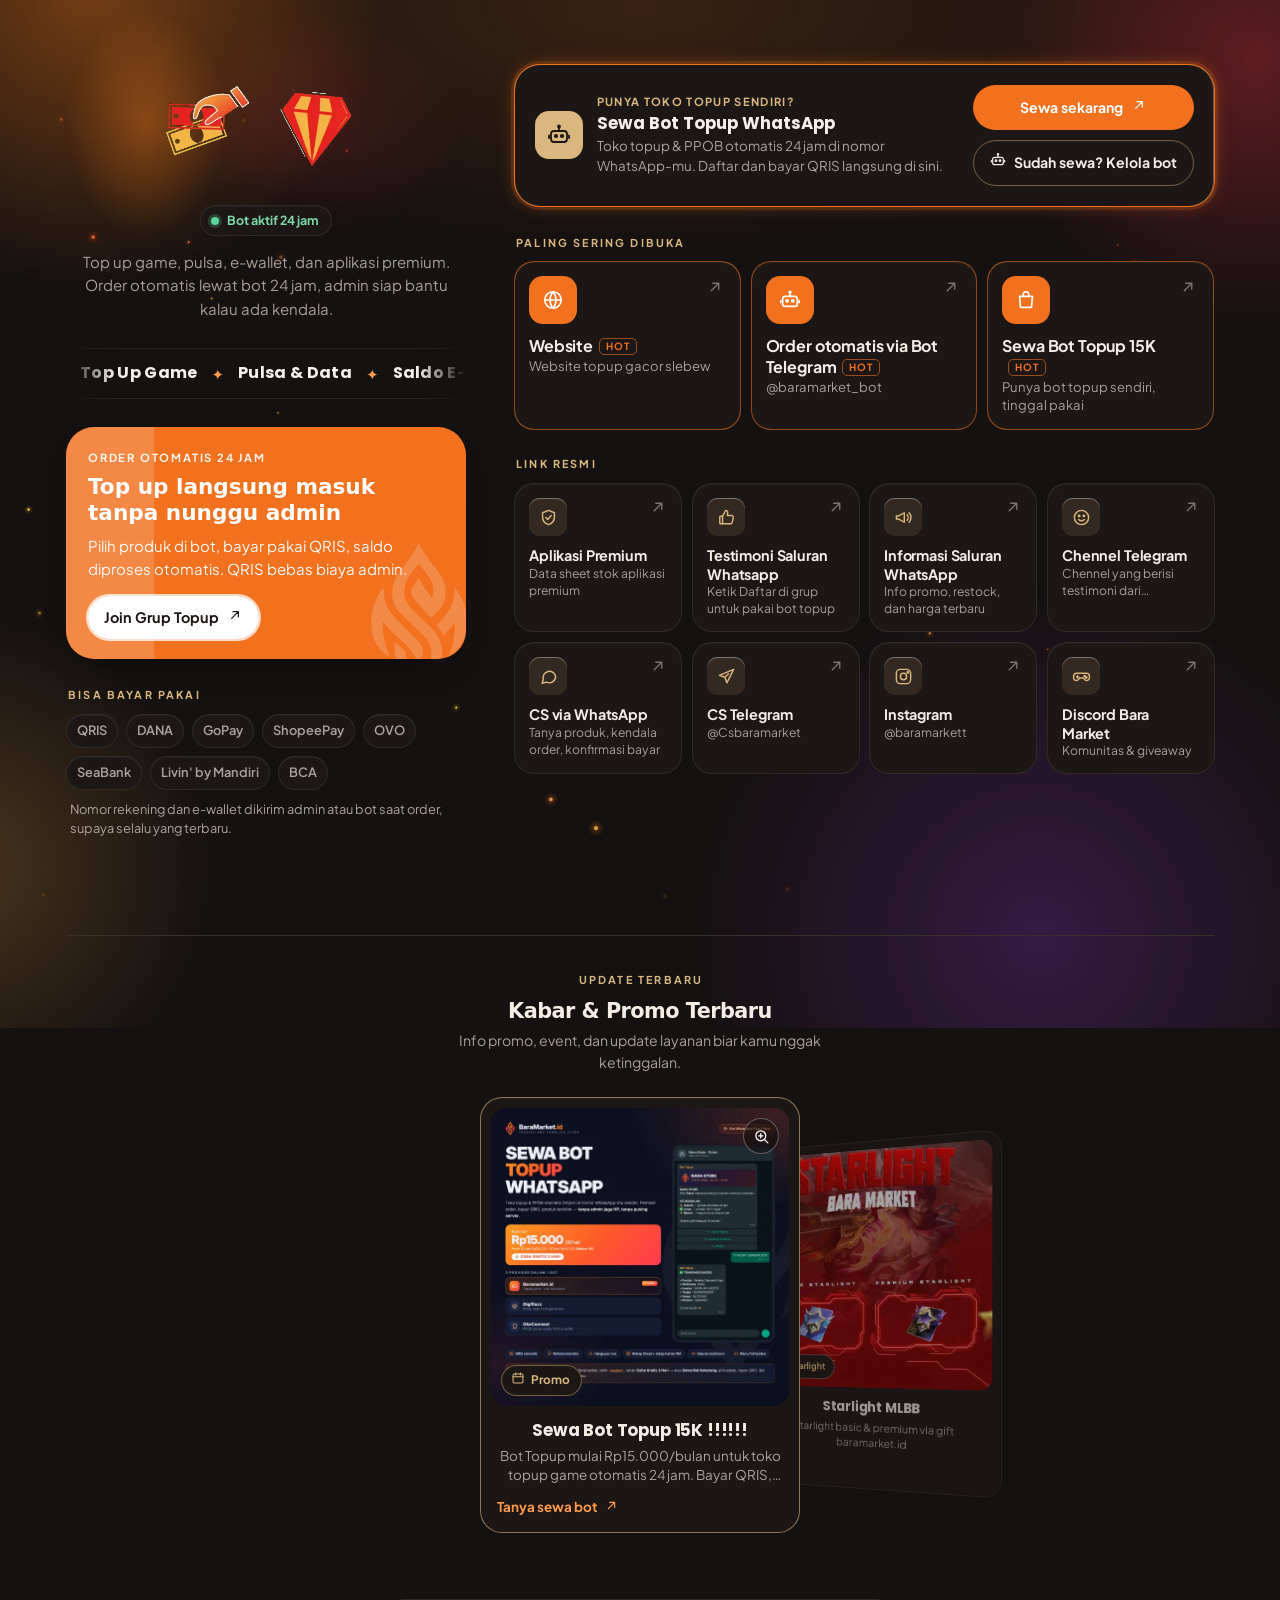
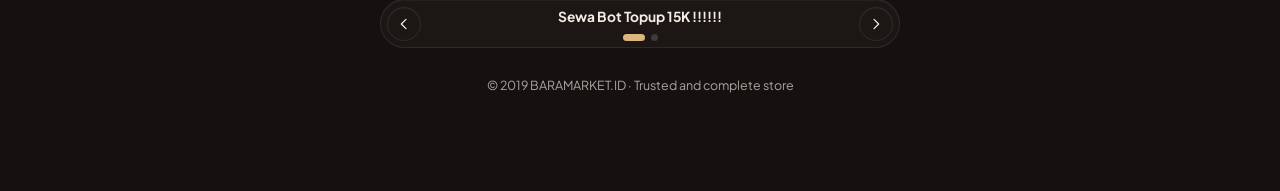
==== commit 5eadbb19: "Update index.html" ====
--- a/index.html
+++ b/index.html
@@ -960,6 +960,29 @@
   .v2 .lk-hot .link:hover{border-color:var(--o)!important}
   .v2 .lk-hot .link:hover .ic{background:var(--o-h)!important;color:#fff!important}
   .pay li:hover{color:var(--gold)!important}
+}
+
+/* ═══════════ ANIMASI KEMBALI (versi elegan, tanpa gradasi warna) ═══════════
+   Semua efek di bawah hanya menggerakkan opacity / posisi → ringan, FPS tetap tinggi. */
+@keyframes nmglow{50%{-webkit-text-fill-color:var(--gold)}}
+@keyframes hotglow{0%,100%{opacity:.35}50%{opacity:1}}
+@keyframes promoshine{0%,55%{transform:translateX(-160%) skewX(-18deg)}100%{transform:translateX(330%) skewX(-18deg)}}
+@media (prefers-reduced-motion:no-preference){
+  /* nama toko: berganti pelan krem → emas → krem */
+  .name .nm{-webkit-text-fill-color:var(--cream);animation:nmglow 6s ease-in-out infinite!important}
+  /* label "Populer" di link unggulan: berkedip pelan */
+  .link.featured .badge{animation:blink 1.8s ease-in-out infinite!important}
+  /* link unggulan & tombol sewa: pinggiran oranye bernapas */
+  .link.featured,.sewa-cta{position:relative}
+  .link.featured::after,.sewa-cta::after{content:""!important;display:block!important;position:absolute!important;inset:-1.5px!important;padding:0!important;
+    border-radius:inherit;border:1.5px solid var(--o);box-shadow:0 0 0 3px rgba(242,113,31,.16),0 0 18px -4px rgba(242,113,31,.55);
+    background:none!important;-webkit-mask:none!important;mask:none!important;pointer-events:none;will-change:opacity;
+    animation:hotglow 2.6s ease-in-out infinite!important}
+  /* kartu promo: kilau putih lewat sesekali */
+  .promo::after{content:""!important;display:block!important;position:absolute;top:-10%;bottom:-10%;left:0;width:22%;pointer-events:none;
+    background:rgba(255,255,255,.17)!important;will-change:transform;animation:promoshine 5s ease-in-out infinite!important}
+  /* gambar berita yang belum ada: berdenyut pelan */
+  .news-img.ph{animation:btpulse 1.6s ease-in-out infinite alternate!important}
 }
 
 /* ═══════════ IKON: tiap ikon punya animasi sendiri ═══════════
@@ -2448,2453 +2471,4 @@
 })();
 </script>
 </body>
-</html><!doctype html>
-<html lang="id" data-theme="dark">
-<head>
-<meta charset="utf-8">
-<meta name="color-scheme" content="dark">
-<meta name="viewport" content="width=device-width,initial-scale=1,viewport-fit=cover">
-<title>BARAMARKET.ID · Trusted and complete store</title>
-<meta name="description" content="Top up game, pulsa, e-wallet, dan aplikasi premium. Order otomatis lewat bot 24 jam, admin siap bantu kalau ada kendala.">
-<meta property="og:title" content="BARAMARKET.ID">
-<meta property="og:description" content="Top up game, pulsa, e-wallet, dan aplikasi premium. Order otomatis lewat bot 24 jam, admin siap bantu kalau ada kendala.">
-<meta name="theme-color" content="#F57A1C">
-<link rel="icon" href="[data-uri]">
-<link rel="stylesheet" href="https://fonts.googleapis.com/css2?family=Plus+Jakarta+Sans:wght@400;500;600;700&amp;family=Poppins:wght@600;700&amp;display=swap">
-<style>:root{color-scheme:light;padding-top:env(safe-area-inset-top,0px);padding-bottom:env(safe-area-inset-bottom,0px)}body{margin:0;font:14px/1.4 system-ui,-apple-system,sans-serif}img{max-width:100%}[hidden]{display:none!important}</style>
-<style id="bm-style">/* Layout: one narrow column like a link-in-bio, ember glow behind the profile, flame-gradient promo card as the single loud element. */
-:root{
-  --bg:#F6F3F0;
-  --surface:#FFFFFF;
-  --ink:#2A2726;
-  --muted:#6F6761;
-  --line:#E6DFD8;
-  --accent:#C9520A;
-  --accent-soft:rgba(245,122,28,.12);
-  --flame-a:#F57A1C;
-  --flame-b:#EC3442;
-  --on-flame:#FFFFFF;
-  --glow:rgba(245,122,28,.20);
-  --focus:#1F6FEB;
-  --ok:#1E7F4F;
-  --warn:#A3330B;
-  --font-display:"Poppins",ui-sans-serif,system-ui,sans-serif;
-  --font-body:"Plus Jakarta Sans",ui-sans-serif,system-ui,-apple-system,"Segoe UI",sans-serif;
-  --r-lg:20px;--r-md:14px;--r-sm:10px;
-}
-@media (prefers-color-scheme:dark){:root:not([data-theme="light"]){
-  --bg:#151110;--surface:#211A18;--ink:#F5EFEB;--muted:#ADA39C;--line:#382E2A;
-  --accent:#FF9B4A;--accent-soft:rgba(255,155,74,.14);--glow:rgba(245,122,28,.16);
-  --focus:#7FB2FF;--ok:#5BD69A;--warn:#FF9B7A;color-scheme:dark}}
-:root[data-theme="dark"]{
-  --bg:#151110;--surface:#211A18;--ink:#F5EFEB;--muted:#ADA39C;--line:#382E2A;
-  --accent:#FF9B4A;--accent-soft:rgba(255,155,74,.14);--glow:rgba(245,122,28,.16);
-  --focus:#7FB2FF;--ok:#5BD69A;--warn:#FF9B7A;color-scheme:dark}
-
-*{box-sizing:border-box}
-body{background:var(--bg);color:var(--ink);font-family:var(--font-body);font-size:15px;line-height:1.55;-webkit-font-smoothing:antialiased}
-body::after{content:"";position:fixed;inset:-20vh -20vw auto;height:70vh;pointer-events:none;z-index:0;
-  background:radial-gradient(50% 55% at 50% 30%,var(--glow),transparent 70%)}
-a{color:inherit}
-:focus-visible{outline:2px solid var(--focus);outline-offset:3px;border-radius:6px}
-
-.wrap{position:relative;z-index:1;max-width:520px;margin:0 auto;
-  padding-left:max(16px,env(safe-area-inset-left,0px));padding-right:max(16px,env(safe-area-inset-right,0px));
-  padding-block:40px 120px;display:flex;flex-direction:column;gap:28px}
-
-/* hero */
-.hero{display:flex;flex-direction:column;align-items:center;text-align:center;gap:10px}
-.avatar{width:104px;height:104px;border-radius:50%;padding:3px;background:conic-gradient(from 200deg,var(--flame-a),var(--flame-b),var(--flame-a))}
-.avatar img{display:block;width:100%;height:100%;border-radius:50%;object-fit:contain;background:var(--surface);padding:14px}
-.name{font-family:var(--font-display);font-weight:700;font-size:1.65rem;letter-spacing:-.01em;line-height:1.15;margin:6px 0 0;display:inline-flex;align-items:center;gap:6px;text-wrap:balance}
-.name svg{width:20px;height:20px;flex:none;color:var(--accent)}
-.tagline{margin:0;font-size:.72rem;font-weight:600;letter-spacing:.16em;text-transform:uppercase;color:var(--muted)}
-.bio{margin:4px 0 0;max-width:42ch;color:var(--ink);text-wrap:pretty}
-
-.chips{list-style:none;margin:0;padding:0;display:flex;flex-wrap:wrap;justify-content:center;gap:8px}
-.chips li{font-size:.8rem;font-weight:600;padding:6px 12px;border-radius:999px;background:var(--surface);border:1px solid var(--line);color:var(--ink)}
-
-/* promo */
-.promo{position:relative;overflow:hidden;border-radius:var(--r-lg);padding:22px 22px 20px;color:var(--on-flame);
-  background:linear-gradient(135deg,var(--flame-a) 0%,var(--flame-b) 100%);display:flex;flex-direction:column;gap:8px;
-  box-shadow:0 14px 36px -18px rgba(236,52,66,.65)}
-.promo .mark{position:absolute;right:-28px;bottom:-34px;width:150px;height:150px;opacity:.18;pointer-events:none;filter:brightness(0) invert(1)}
-.promo .eyebrow{font-size:.7rem;font-weight:700;letter-spacing:.16em;text-transform:uppercase;opacity:.92;margin:0}
-.promo h2{font-family:var(--font-display);font-weight:700;font-size:1.35rem;line-height:1.2;margin:0;max-width:22ch;text-wrap:balance}
-.promo p{margin:0;max-width:40ch;opacity:.95;position:relative}
-.promo .btn{align-self:flex-start;margin-top:8px;display:inline-flex;align-items:center;gap:8px;background:#FFFFFF;color:#2A2726;
-  font-weight:700;font-size:.9rem;text-decoration:none;padding:10px 16px;border-radius:999px;position:relative}
-.promo .btn svg{width:16px;height:16px}
-.promo .btn:hover{transform:translateY(-1px)}
-
-/* links */
-.section-label{font-size:.7rem;font-weight:700;letter-spacing:.16em;text-transform:uppercase;color:var(--muted);margin:0 0 10px 4px}
-.links{display:flex;flex-direction:column;gap:10px}
-.link{display:grid;grid-template-columns:44px minmax(0,1fr) 20px;align-items:center;gap:14px;text-decoration:none;
-  background:var(--surface);border:1px solid var(--line);border-radius:var(--r-md);padding:12px 14px 12px 12px;
-  transition:transform .15s ease,border-color .15s ease}
-.link:hover{transform:translateY(-1px);border-color:var(--accent)}
-.link .ic{width:44px;height:44px;border-radius:12px;display:grid;place-items:center;background:var(--accent-soft);color:var(--accent)}
-.link .ic svg{width:22px;height:22px}
-.link .tx{min-width:0;display:flex;flex-direction:column}
-.link .t{font-weight:700;font-size:.98rem;line-height:1.3;overflow-wrap:anywhere}
-.link .s{font-size:.82rem;color:var(--muted);overflow:hidden;text-overflow:ellipsis;white-space:nowrap}
-.link .go{width:18px;height:18px;color:var(--muted)}
-.link.featured{border-color:var(--accent);box-shadow:0 0 0 3px var(--accent-soft)}
-.link.featured .ic{background:linear-gradient(135deg,var(--flame-a),var(--flame-b));color:var(--on-flame)}
-.link .badge{display:inline-block;margin-left:6px;vertical-align:2px;font-size:.62rem;font-weight:700;letter-spacing:.1em;text-transform:uppercase;color:var(--accent)}
-
-.pay{display:flex;flex-wrap:wrap;gap:8px}
-.pay li{font-size:.8rem;font-weight:600;padding:6px 10px;border-radius:8px;border:1px dashed var(--line);color:var(--muted);background:transparent}
-.pay{list-style:none;margin:0;padding:0}
-.note{font-size:.8rem;color:var(--muted);margin:10px 0 0 4px}
-
-.foot{text-align:center;font-size:.78rem;color:var(--muted)}
-
-/* owner controls */
-.fab{position:fixed;z-index:20;right:calc(16px + env(safe-area-inset-right,0px));bottom:calc(16px + env(safe-area-inset-bottom,0px));
-  display:inline-flex;align-items:center;gap:8px;border:0;cursor:pointer;font:700 .9rem var(--font-body);
-  background:var(--ink);color:var(--bg);padding:12px 18px;border-radius:999px;box-shadow:0 10px 30px -10px rgba(0,0,0,.45)}
-.fab svg{width:18px;height:18px}
-.banner{background:var(--surface);border:1px solid var(--accent);border-radius:var(--r-md);padding:12px 14px;display:flex;flex-wrap:wrap;gap:10px;align-items:center;justify-content:space-between;font-size:.88rem}
-
-/* editor */
-.ed{display:flex;flex-direction:column;gap:18px}
-.ed-head{display:flex;flex-direction:column;gap:4px}
-.ed-head h1{font-family:var(--font-display);font-size:1.4rem;margin:0}
-.ed-head p{margin:0;color:var(--muted);font-size:.9rem}
-.card{background:var(--surface);border:1px solid var(--line);border-radius:var(--r-lg);padding:16px;display:flex;flex-direction:column;gap:12px}
-.card h2{font-family:var(--font-display);font-size:1rem;margin:0;display:flex;align-items:center;justify-content:space-between;gap:8px}
-.field{display:flex;flex-direction:column;gap:5px;min-width:0}
-.field label,.lbl{font-size:.78rem;font-weight:700;color:var(--muted)}
-.field .hint{font-size:.75rem;color:var(--muted)}
-input[type=text],input[type=url],input[type=email],input[type=tel],input[type=password],textarea,select{width:100%;font:500 .92rem var(--font-body);color:var(--ink);background:var(--bg);
-  border:1px solid var(--line);border-radius:var(--r-sm);padding:10px 12px}
-textarea{resize:vertical;min-height:72px}
-input:focus,textarea:focus,select:focus{outline:2px solid var(--focus);outline-offset:1px}
-.row2{display:grid;grid-template-columns:1fr 1fr;gap:10px}
-@media (max-width:440px){.row2{grid-template-columns:1fr}}
-.check{display:inline-flex;align-items:center;gap:8px;font-size:.88rem;font-weight:600;cursor:pointer}
-.check input{width:18px;height:18px;accent-color:var(--flame-a)}
-.logo-row{display:flex;align-items:center;gap:14px;flex-wrap:wrap}
-.logo-row .avatar{width:72px;height:72px}
-.logo-row .avatar img{padding:9px}
-
-.le{border:1px solid var(--line);border-radius:var(--r-md);padding:12px;display:flex;flex-direction:column;gap:10px;background:var(--bg)}
-.le-top{display:flex;align-items:center;justify-content:space-between;gap:8px}
-.le-top .num{font-size:.75rem;font-weight:700;color:var(--muted);letter-spacing:.08em;text-transform:uppercase}
-.tools{display:flex;gap:6px}
-.ib{width:34px;height:34px;display:grid;place-items:center;border-radius:8px;border:1px solid var(--line);background:var(--surface);color:var(--ink);cursor:pointer}
-.ib svg{width:16px;height:16px}
-.ib:disabled{opacity:.35;cursor:default}
-.ib.del{color:var(--warn)}
-.btn2{display:inline-flex;align-items:center;justify-content:center;gap:8px;font:700 .9rem var(--font-body);cursor:pointer;border-radius:999px;padding:11px 18px;border:1px solid var(--line);background:var(--surface);color:var(--ink)}
-.btn2 svg{width:16px;height:16px}
-.btn2.primary{border:0;color:var(--on-flame);background:linear-gradient(135deg,var(--flame-a),var(--flame-b))}
-.btn2:disabled{opacity:.6;cursor:default}
-.add{border-style:dashed;width:100%}
-.ed-bar{position:fixed;z-index:20;left:0;right:0;bottom:0;background:var(--surface);border-top:1px solid var(--line);
-  padding-top:12px;padding-bottom:calc(12px + env(safe-area-inset-bottom,0px));
-  padding-left:max(16px,env(safe-area-inset-left,0px));padding-right:max(16px,env(safe-area-inset-right,0px))}
-.ed-bar .in{max-width:520px;margin:0 auto;display:flex;align-items:center;gap:10px;flex-wrap:wrap}
-.ed-bar .status{flex:1 1 160px;font-size:.82rem;color:var(--muted);min-width:0}
-.ed-bar .status.err{color:var(--warn)}
-.ed-bar .status.ok{color:var(--ok)}
-
-@media (prefers-reduced-motion:reduce){*{transition:none!important}.link:hover,.promo .btn:hover{transform:none}}
-.ed-bar .status:empty{display:none}.ed-bar .in{justify-content:flex-end}
-
-/* ===== motion layer ===== */
-:root{--title-a:#B8460A;--title-b:#D0283A;--spark:#FFC24B}
-@media (prefers-color-scheme:dark){:root:not([data-theme="light"]){--title-a:#FFB36B;--title-b:#FF6B6B}}
-:root[data-theme="dark"]{--title-a:#FFB36B;--title-b:#FF6B6B}
-@property --ang{syntax:"<angle>";inherits:false;initial-value:0deg}
-@keyframes spin{to{--ang:360deg}}
-@keyframes rise{from{opacity:0;transform:translateY(16px) scale(.98)}}
-@keyframes breathe{0%,100%{opacity:.55;transform:scale(.92)}50%{opacity:1;transform:scale(1.06)}}
-@keyframes flow{0%,100%{background-position:0% 50%}50%{background-position:100% 50%}}
-@keyframes shine{0%,55%{transform:translateX(-120%) skewX(-18deg)}100%{transform:translateX(220%) skewX(-18deg)}}
-@keyframes float{0%,100%{transform:translateY(0) rotate(-4deg)}50%{transform:translateY(-10px) rotate(4deg)}}
-@keyframes ring{0%{box-shadow:0 0 0 0 rgba(255,255,255,.7)}70%,100%{box-shadow:0 0 0 12px rgba(255,255,255,0)}}
-@keyframes ticker{to{transform:translateX(-50%)}}
-@keyframes blink{0%,100%{opacity:1}50%{opacity:.35}}
-@keyframes wiggle{0%,100%{transform:rotate(0)}25%{transform:rotate(-12deg) scale(1.1)}60%{transform:rotate(9deg) scale(1.1)}}
-@keyframes drift{0%,100%{transform:translateX(-4%)}50%{transform:translateX(4%)}}
-
-.embers{position:fixed;inset:0;width:100%;height:100%;z-index:0;pointer-events:none}
-body::after{animation:drift 14s ease-in-out infinite}
-.rise{animation:rise .7s cubic-bezier(.2,.8,.2,1) both;animation-delay:calc(var(--i,0) * 70ms)}
-
-.hero .avatar{width:128px;height:128px;padding:4px;position:relative;isolation:isolate;
-  background:conic-gradient(from var(--ang),var(--flame-a),var(--flame-b),var(--spark),var(--flame-a));animation:spin 4s linear infinite}
-.hero .avatar::before{content:"";position:absolute;inset:-22px;border-radius:50%;z-index:-1;
-  background:radial-gradient(circle,rgba(245,122,28,.45) 0,rgba(236,52,66,.18) 45%,transparent 70%);animation:breathe 3.2s ease-in-out infinite}
-.avatar.full img{padding:0;object-fit:cover}
-.name .nm{background:linear-gradient(90deg,var(--title-a),var(--title-b),var(--title-a));background-size:200% 100%;
-  -webkit-background-clip:text;background-clip:text;color:transparent;animation:flow 6s ease-in-out infinite}
-.live{display:inline-flex;align-items:center;gap:8px;font-size:.78rem;font-weight:700;color:var(--ok);
-  background:var(--surface);border:1px solid var(--line);border-radius:999px;padding:5px 12px 5px 10px}
-.live i{width:8px;height:8px;border-radius:50%;background:var(--ok);box-shadow:0 0 0 3px color-mix(in srgb,var(--ok) 22%,transparent);animation:blink 1.6s ease-in-out infinite}
-
-.ticker{position:relative;overflow:hidden;border-block:1px solid var(--line);padding-block:12px;
-  -webkit-mask-image:linear-gradient(90deg,transparent,#000 12%,#000 88%,transparent);mask-image:linear-gradient(90deg,transparent,#000 12%,#000 88%,transparent)}
-.ticker .track{display:flex;width:max-content;animation:ticker 22s linear infinite}
-.ticker .track span{font-family:var(--font-display);font-weight:700;font-size:1rem;letter-spacing:.02em;white-space:nowrap;padding-inline:14px;color:var(--ink)}
-.ticker .track b{color:var(--accent);font-weight:700;align-self:center}
-.ticker:hover .track{animation-play-state:paused}
-.sr{position:absolute;width:1px;height:1px;overflow:hidden;clip:rect(0 0 0 0);white-space:nowrap}
-
-.promo{background:linear-gradient(120deg,var(--flame-a),var(--flame-b),#FF8A3D,var(--flame-a));background-size:300% 300%;animation:flow 9s ease infinite}
-.promo.rise{animation:rise .7s cubic-bezier(.2,.8,.2,1) both,flow 9s ease infinite;animation-delay:calc(var(--i,0) * 70ms),0s}
-.promo::after{content:"";position:absolute;top:0;bottom:0;left:0;width:45%;pointer-events:none;
-  background:linear-gradient(90deg,transparent,rgba(255,255,255,.32),transparent);animation:shine 5s ease-in-out infinite}
-.promo .mark{animation:float 6s ease-in-out infinite}
-.promo .btn{animation:ring 2.4s ease-out infinite;z-index:1}
-.promo h2,.promo p,.promo .eyebrow{position:relative;z-index:1}
-
-.link{position:relative;overflow:hidden}
-.link::before{content:"";position:absolute;top:0;bottom:0;left:-60%;width:40%;pointer-events:none;
-  background:linear-gradient(90deg,transparent,var(--accent-soft),transparent);transform:skewX(-18deg);transition:left .6s ease}
-.link:hover::before{left:130%}
-.link:hover .ic svg{animation:wiggle .55s ease}
-.link .go{transition:transform .2s ease,color .2s ease}
-.link:hover .go{transform:translate(3px,-3px);color:var(--accent)}
-.link:active{transform:scale(.985)}
-.link.featured{border:1.5px solid transparent;box-shadow:0 8px 24px -16px rgba(236,52,66,.6);
-  background:linear-gradient(var(--surface),var(--surface)) padding-box,
-  conic-gradient(from var(--ang),var(--flame-a),var(--flame-b),var(--spark),var(--flame-a)) border-box}
-.link.featured.rise{animation:rise .7s cubic-bezier(.2,.8,.2,1) both,spin 4s linear infinite;animation-delay:calc(var(--i,0) * 70ms),0s}
-.link.featured .badge{background:linear-gradient(90deg,var(--flame-a),var(--flame-b));color:var(--on-flame);padding:2px 6px;border-radius:5px;animation:blink 1.8s ease-in-out infinite}
-.pay li{transition:transform .2s ease,border-color .2s ease,color .2s ease}
-.pay li:hover{transform:translateY(-2px);border-color:var(--accent);color:var(--ink)}
-
-@media (prefers-reduced-motion:reduce){
-  *,*::before,*::after{animation:none!important}
-  .embers{display:none}
-  .ticker .track{flex-wrap:wrap;width:auto;justify-content:center}
-  .ticker .track .dup{display:none}
-}
-
-/* icon picker */
-.ipick{display:flex;align-items:center;gap:12px;width:100%;text-align:left;cursor:pointer;font:600 .92rem var(--font-body);color:var(--ink);
-  background:var(--surface);border:1px solid var(--line);border-radius:var(--r-sm);padding:8px 12px 8px 8px}
-.ipick:hover{border-color:var(--accent)}
-.ipick .ic,.iopt .ic{width:38px;height:38px;flex:none;border-radius:10px;display:grid;place-items:center;background:var(--accent-soft);color:var(--accent)}
-.ipick .ic svg,.iopt .ic svg{width:21px;height:21px}
-.ipick .nm{flex:1;min-width:0}
-.ipick .chev{font-size:.78rem;font-weight:700;color:var(--accent)}
-.igrid{display:grid;grid-template-columns:repeat(auto-fill,minmax(62px,1fr));gap:6px;margin-top:6px;padding:8px;
-  background:var(--surface);border:1px solid var(--line);border-radius:var(--r-md);max-height:340px;overflow-y:auto}
-.iopt{display:flex;flex-direction:column;align-items:center;gap:5px;padding:8px 4px;border-radius:10px;border:1px solid transparent;
-  background:transparent;color:var(--ink);cursor:pointer;font:600 .68rem/1.2 var(--font-body);text-align:center}
-.iopt .olb{overflow-wrap:anywhere}
-.iopt:hover{border-color:var(--line);background:var(--bg)}
-.iopt.on{border-color:var(--accent);background:var(--accent-soft)}
-.iopt.on .ic{background:linear-gradient(135deg,var(--flame-a),var(--flame-b));color:var(--on-flame)}
-
-/* news */
-.news{display:flex;flex-direction:column;gap:14px;min-width:0}
-.news-head{display:flex;align-items:flex-end;justify-content:space-between;gap:12px}
-.news-titles{min-width:0}
-.news-titles .section-label{margin:0 0 4px;color:var(--accent)}
-.news h2{font-family:var(--font-display);font-weight:700;font-size:1.3rem;line-height:1.2;margin:0;text-wrap:balance}
-.news-sub{margin:6px 0 0;color:var(--muted);font-size:.88rem;max-width:44ch}
-.news-nav{display:flex;gap:6px;flex:none}
-.news-row{display:grid;grid-auto-flow:column;grid-auto-columns:minmax(0,82%);gap:14px;overflow-x:auto;scroll-snap-type:x mandatory;
-  padding:4px 2px 14px;margin:0 -2px;scrollbar-width:thin;overscroll-behavior-x:contain}
-@media (min-width:480px){.news-row{grid-auto-columns:minmax(0,70%)}}
-.news-row:focus-visible{outline:2px solid var(--focus);outline-offset:2px}
-.news-card{scroll-snap-align:start;display:flex;flex-direction:column;background:var(--surface);border:1px solid var(--line);border-radius:var(--r-lg);
-  overflow:hidden;transition:transform .25s ease,box-shadow .25s ease,border-color .25s ease;animation:rise .7s cubic-bezier(.2,.8,.2,1) both;animation-delay:calc(var(--i,0)*90ms + .2s)}
-.news-card:hover{transform:translateY(-4px);border-color:var(--accent);box-shadow:0 16px 30px -20px rgba(236,52,66,.55)}
-.news-img{position:relative;aspect-ratio:16/10;max-width:100%;background:var(--bg);overflow:hidden}
-.news-img img{display:block;width:100%;height:100%;object-fit:cover;object-position:top;transition:transform .6s ease}
-.news-card:hover .news-img img{transform:scale(1.05)}
-.news-img.ph{display:grid;place-items:center;background:linear-gradient(135deg,var(--flame-a),var(--flame-b));background-size:200% 200%;animation:flow 8s ease infinite}
-.news-img .ph-ic{color:var(--on-flame);opacity:.9}
-.news-img .ph-ic svg{width:44px;height:44px}
-.news-badge{position:absolute;left:12px;bottom:12px;display:inline-flex;align-items:center;gap:6px;font-size:.74rem;font-weight:700;
-  color:#FFFFFF;background:rgba(20,12,10,.62);-webkit-backdrop-filter:blur(6px);backdrop-filter:blur(6px);border:1px solid rgba(255,255,255,.18);border-radius:999px;padding:5px 11px 5px 9px}
-.news-badge svg{width:14px;height:14px}
-.news-body{display:flex;flex-direction:column;gap:6px;padding:14px 16px 16px;flex:1}
-.news-date{font-size:.72rem;font-weight:700;letter-spacing:.06em;text-transform:uppercase;color:var(--muted)}
-.news-body h3{margin:0;font-family:var(--font-display);font-weight:700;font-size:1.02rem;line-height:1.3;
-  display:-webkit-box;-webkit-line-clamp:2;-webkit-box-orient:vertical;overflow:hidden}
-.news-body p{margin:0;color:var(--muted);font-size:.86rem;display:-webkit-box;-webkit-line-clamp:3;-webkit-box-orient:vertical;overflow:hidden}
-.news-card.open .news-body p,.news-card.open .news-body h3{-webkit-line-clamp:unset;display:block}
-.news-more{margin-top:auto;padding-top:8px;align-self:flex-start;display:inline-flex;align-items:center;gap:6px;font:700 .84rem var(--font-body);
-  color:var(--accent);text-decoration:none;background:none;border:0;cursor:pointer;padding-left:0;padding-right:0}
-.news-more svg{width:15px;height:15px;transition:transform .2s ease}
-.news-more:hover svg{transform:translate(3px,-3px)}
-.news-ed-img{display:flex;gap:12px;align-items:flex-start;flex-wrap:wrap}
-.news-ed-img .thumb{width:128px;aspect-ratio:16/10;max-width:100%;border-radius:10px;overflow:hidden;border:1px solid var(--line);background:var(--surface);display:grid;place-items:center;color:var(--muted);flex:none}
-.news-ed-img .thumb img{width:100%;height:100%;object-fit:cover;object-position:top}
-.news-ed-img .thumb svg{width:26px;height:26px}
-.news-ed-img .field{flex:1 1 160px;align-items:flex-start}
-.news-row{display:flex;grid-auto-flow:unset}
-.news-card{flex:0 0 82%;min-width:0}
-@media (min-width:480px){.news-card{flex-basis:70%}}
-.news-more{text-align:left}
-
-/* wide logo / banner */
-.hero .banner{position:relative;isolation:isolate;display:block;width:min(100%,460px);padding:0;border:0;background:none;cursor:pointer;margin-bottom:4px}
-.hero .banner img{display:block;width:100%;height:auto}
-.hero .banner::before{content:"";position:absolute;inset:-18% -8%;z-index:-1;border-radius:50%;
-  background:radial-gradient(45% 55% at 22% 50%,rgba(245,122,28,.42),transparent 70%),radial-gradient(60% 50% at 60% 50%,rgba(236,52,66,.16),transparent 70%);animation:breathe 3.6s ease-in-out infinite}
-.banner-prev{background:#151110;border:1px solid var(--line);border-radius:var(--r-sm);padding:10px;max-width:100%}
-.banner-prev img{display:block;width:100%;max-width:360px;height:auto}
-.choices{display:flex;flex-direction:column;gap:10px}
-.check input[type=radio]{width:18px;height:18px;accent-color:var(--flame-a)}
-.hero .banner::before{inset:-35% 0;border-radius:0;
-  background:radial-gradient(closest-side at 20% 50%,rgba(245,122,28,.38),rgba(245,122,28,0)),radial-gradient(closest-side at 62% 50%,rgba(236,52,66,.14),rgba(236,52,66,0))}
-.promo .mark{object-fit:contain}
-
-/* login */
-input[type=password]{width:100%;font:500 .92rem var(--font-body);color:var(--ink);background:var(--bg);border:1px solid var(--line);border-radius:var(--r-sm);padding:10px 12px}
-input[type=password]:focus{outline:2px solid var(--focus);outline-offset:1px}
-.login{padding-block:48px 64px}
-.login form{gap:14px}
-.login-head{display:flex;gap:14px;align-items:flex-start}
-.login-head h1{font-family:var(--font-display);font-size:1.25rem;margin:0 0 4px}
-.login-head p{margin:0;color:var(--muted);font-size:.88rem}
-.login-ic{width:44px;height:44px;flex:none;border-radius:12px;display:grid;place-items:center;background:linear-gradient(135deg,var(--flame-a),var(--flame-b));color:var(--on-flame)}
-.login-ic svg{width:22px;height:22px}
-.login .btn2.primary svg{width:16px;height:16px}
-.login-status{margin:0;font-size:.85rem;color:var(--muted);min-height:1.2em}
-.login-status.err{color:var(--warn)}
-.login-status.ok{color:var(--ok)}
-.login > .hint{color:var(--muted);font-size:.82rem;margin:0}
-
-/* sewa */
-.sewa-cta{display:grid;grid-template-columns:48px minmax(0,1fr);align-items:center;gap:14px;text-decoration:none;color:var(--ink);
-  border-radius:var(--r-lg);padding:16px;border:1.5px solid transparent;
-  background:linear-gradient(var(--surface),var(--surface)) padding-box,conic-gradient(from var(--ang),var(--flame-a),var(--flame-b),var(--spark),var(--flame-a)) border-box}
-.sewa-cta.rise{animation:rise .7s cubic-bezier(.2,.8,.2,1) both,spin 5s linear infinite;animation-delay:calc(var(--i,0) * 70ms),0s}
-.sewa-cta .ic{width:48px;height:48px;border-radius:14px;display:grid;place-items:center;background:linear-gradient(135deg,var(--flame-a),var(--flame-b));color:var(--on-flame)}
-.sewa-cta .ic svg{width:24px;height:24px}
-.sewa-cta .tx{display:flex;flex-direction:column;gap:2px;min-width:0}
-.sewa-cta .ey{font-size:.7rem;font-weight:700;letter-spacing:.12em;text-transform:uppercase;color:var(--accent)}
-.sewa-cta .t{font-family:var(--font-display);font-weight:700;font-size:1.05rem;line-height:1.25}
-.sewa-cta .s{font-size:.84rem;color:var(--muted)}
-.sewa-cta .go{grid-column:1/-1;justify-self:start;display:inline-flex;align-items:center;gap:6px;font-weight:700;font-size:.88rem;color:var(--on-flame);
-  background:linear-gradient(135deg,var(--flame-a),var(--flame-b));padding:9px 14px;border-radius:999px}
-.sewa-cta .go svg{width:15px;height:15px}
-.sewa-cta:hover .go svg{transform:translate(2px,-2px)}
-.manage-cta{display:grid;grid-template-columns:36px minmax(0,1fr) 18px;align-items:center;gap:12px;text-decoration:none;color:var(--ink);
-  border-radius:var(--r-md);padding:11px 14px;border:1px dashed var(--line);background:transparent;transition:border-color .15s,background .15s}
-.manage-cta:hover{border-color:var(--accent);background:var(--accent-soft)}
-.manage-cta .ic{width:36px;height:36px;border-radius:11px;display:grid;place-items:center;background:var(--accent-soft);color:var(--accent)}
-.manage-cta .ic svg{width:19px;height:19px}
-.manage-cta .tx{display:flex;flex-direction:column;gap:1px;min-width:0}
-.manage-cta .t{font-weight:700;font-size:.92rem;line-height:1.3}
-.manage-cta .s{font-size:.78rem;color:var(--muted);line-height:1.4}
-.manage-cta .ar{color:var(--muted)}
-.manage-cta .ar svg{width:16px;height:16px;transition:transform .15s}
-.manage-cta:hover .ar svg{transform:translate(2px,-2px)}
-.sw-back{display:inline-flex;align-items:center;gap:6px;color:var(--muted);text-decoration:none;font-weight:600;font-size:.9rem;align-self:flex-start}
-.sw-back svg{width:16px;height:16px}
-.sw-hero{display:flex;flex-direction:column;gap:10px}
-.sw-hero .section-label{color:var(--accent);margin:0}
-.sw-hero h1{font-family:var(--font-display);font-size:1.7rem;line-height:1.15;margin:0;text-wrap:balance}
-.sw-hero .bio{margin:0}
-.sw-price{display:flex;align-items:baseline;gap:8px;flex-wrap:wrap}
-.sw-price .lbl{font-size:.82rem;color:var(--muted)}
-.sw-price .v{font-family:var(--font-display);font-weight:700;font-size:2rem;line-height:1;background:linear-gradient(90deg,var(--title-a),var(--title-b));-webkit-background-clip:text;background-clip:text;color:transparent;font-variant-numeric:tabular-nums}
-.sw-price .per{font-size:.9rem;color:var(--muted)}
-.sw-feat{justify-content:flex-start}
-.sw-panel{gap:14px}
-.sw-panel h2{font-size:1.15rem}
-.sw-form{display:flex;flex-direction:column;gap:12px}
-.btn2.big{width:100%;padding:14px 18px;font-size:1rem}
-.sw-note{margin:0;font-size:.8rem;color:var(--muted);text-align:center}
-.sw-note.warn{color:var(--warn)}
-.sw-note a{color:var(--accent)}
-.sw-msgline{margin:0;font-size:.88rem;font-weight:600}
-.sw-msgline.err{color:var(--warn)}
-.sw-steps{list-style:none;margin:0;padding:0;display:grid;grid-template-columns:repeat(4,1fr);gap:6px}
-.sw-steps li{display:flex;flex-direction:column;align-items:center;gap:4px;font-size:.7rem;font-weight:600;color:var(--muted);text-align:center}
-.sw-steps .n{width:26px;height:26px;border-radius:50%;display:grid;place-items:center;border:1.5px solid var(--line);font-size:.78rem;font-variant-numeric:tabular-nums}
-.sw-steps li.done .n{background:var(--ok);border-color:var(--ok);color:var(--bg)}
-.sw-steps li.cur{color:var(--ink)}
-.sw-steps li.cur .n{border-color:transparent;color:var(--on-flame);background:linear-gradient(135deg,var(--flame-a),var(--flame-b))}
-.sw-wait{display:flex;flex-direction:column;align-items:center;gap:10px;padding:18px 0;text-align:center}
-.sw-wait p{margin:0}
-.spin{width:34px;height:34px;border-radius:50%;border:3px solid var(--line);border-top-color:var(--flame-a);animation:spinr 0.9s linear infinite}
-@keyframes spinr{to{transform:rotate(360deg)}}
-.sw-qr,.sw-pair,.sw-done{display:flex;flex-direction:column;align-items:center;gap:8px;text-align:center}
-.sw-qr .lbl,.sw-pair .lbl{margin:0;font-size:.72rem;font-weight:700;letter-spacing:.12em;text-transform:uppercase;color:var(--muted)}
-.sw-qr .total{margin:0;font-family:var(--font-display);font-weight:700;font-size:1.9rem;font-variant-numeric:tabular-nums}
-.sw-qr .sub,.sw-done .sub{margin:0;font-size:.85rem;color:var(--muted)}
-.sw-qr img{width:min(100%,260px);height:auto;aspect-ratio:1;max-width:100%;background:#FFFFFF;border-radius:14px;padding:10px;margin:6px 0}
-.sw-pair .code{margin:0;font-family:ui-monospace,SFMono-Regular,Menlo,Consolas,monospace;font-weight:700;font-size:2.2rem;letter-spacing:.12em;padding:10px 18px;border-radius:12px;background:var(--bg);border:1px dashed var(--accent)}
-.sw-howto{margin:4px 0 0;padding-left:20px;text-align:left;font-size:.88rem;display:flex;flex-direction:column;gap:4px}
-.sw-done .ok{width:54px;height:54px;border-radius:50%;display:grid;place-items:center;background:var(--ok);color:var(--bg)}
-.sw-done .ok svg{width:28px;height:28px}
-.sw-done h3,.sw-msg h3{margin:0;font-family:var(--font-display);font-size:1.15rem}
-.sw-done p{margin:0}
-.sw-msg{border-radius:var(--r-md);padding:14px;display:flex;flex-direction:column;gap:8px;align-items:flex-start;border:1px solid var(--line);background:var(--bg)}
-.sw-msg.err{border-color:var(--warn)}
-.sw-msg.warn{border-color:var(--accent)}
-.sw-msg p{margin:0;overflow-wrap:anywhere}
-.sw-id{margin:0;font-size:.72rem;color:var(--muted);text-align:center;font-variant-numeric:tabular-nums}
-.guide-row .guide-pg{flex:0 0 72%;scroll-snap-align:start;position:relative;display:block;border-radius:var(--r-md);overflow:hidden;border:1px solid var(--line);background:#FFFFFF}
-@media (min-width:480px){.guide-row .guide-pg{flex-basis:56%}}
-.guide-pg img{display:block;width:100%;height:auto;aspect-ratio:1100/1557;max-width:100%}
-.guide-pg .pg{position:absolute;right:8px;bottom:8px;font-size:.72rem;font-weight:700;color:#FFFFFF;background:rgba(20,12,10,.65);padding:3px 8px;border-radius:999px}
-@media (prefers-reduced-motion:reduce){.spin{animation:none}}
-
-/* layar lebar */
-.wrap.home .col{display:flex;flex-direction:column;gap:28px;min-width:0}
-@media (min-width:720px){
-  .wrap{max-width:680px}
-  .links{display:grid;grid-template-columns:repeat(2,minmax(0,1fr))}
-  .news-card{flex-basis:46%}
-}
-@media (min-width:1000px){
-  .wrap.home{max-width:1180px;padding-block:56px 96px}
-  .wrap.home .top{display:grid;grid-template-columns:minmax(340px,420px) minmax(0,1fr);column-gap:56px;align-items:start}
-  .wrap.home .side{position:sticky;top:calc(24px + env(safe-area-inset-top,0px))}
-  .wrap.home .main{padding-top:8px}
-  .wrap.home .news-card{flex-basis:calc((100% - 28px) / 3)}
-  .wrap.home .foot{text-align:left}
-  .wrap.sewa{max-width:1120px;display:grid;grid-template-columns:minmax(0,1fr) minmax(360px,460px);
-    grid-template-areas:"back back" "hero panel" "guide panel";column-gap:56px;row-gap:28px;align-items:start}
-  .wrap.sewa>.sw-back{grid-area:back}
-  .wrap.sewa>.sw-hero{grid-area:hero}
-  .wrap.sewa>.sw-panel{grid-area:panel}
-  .wrap.sewa>.news{grid-area:guide}
-  .wrap.sewa .guide-row .guide-pg{flex-basis:44%}
-  .wrap.ed{max-width:760px}
-  .ed-bar .in{max-width:760px}
-}
-@media (min-width:1000px) and (max-height:760px){.wrap.home .side{position:static}}
-/* bagian bawah selebar layar di layar lebar; kartu kabar mengisi tempat yang ada */
-@media (min-width:1000px){
-  .wrap.home{gap:40px}
-  .wrap.home .bottom{border-top:1px solid var(--line);padding-top:36px}
-  .wrap.home .news-card{flex:1 0 280px;max-width:none}
-  .wrap.home .news-img{aspect-ratio:auto;height:230px}
-  .wrap.home .bottom .foot{text-align:center}
-}
-
-.wrap.home .top{display:flex;flex-direction:column;gap:28px;min-width:0}
-@media (min-width:1000px){.wrap.home .top{display:grid}}
-
-/* pop up gambar */
-.zoom-btn{display:block;width:100%;height:100%;padding:0;margin:0;border:0;background:none;cursor:zoom-in}
-.zoomable{cursor:zoom-in}
-.lb-open,.lb-open body{overflow:hidden}
-.lb{position:fixed;inset:0;z-index:60;display:flex;flex-direction:column;align-items:center;justify-content:center;
-  background:rgba(8,6,5,.92);-webkit-backdrop-filter:blur(6px);backdrop-filter:blur(6px);animation:lbin .18s ease both;
-  padding-top:calc(56px + env(safe-area-inset-top,0px));padding-bottom:calc(16px + env(safe-area-inset-bottom,0px));
-  padding-left:max(12px,env(safe-area-inset-left,0px));padding-right:max(12px,env(safe-area-inset-right,0px))}
-.lb.out{animation:lbout .18s ease both}
-@keyframes lbin{from{opacity:0}}
-@keyframes lbout{to{opacity:0}}
-.lb-top{position:absolute;top:calc(10px + env(safe-area-inset-top,0px));left:max(12px,env(safe-area-inset-left,0px));right:max(12px,env(safe-area-inset-right,0px));
-  display:flex;align-items:center;justify-content:space-between;gap:10px;pointer-events:none}
-.lb-count{font-size:.85rem;font-weight:700;color:#F5EFEB;font-variant-numeric:tabular-nums;pointer-events:none}
-.lb-close{pointer-events:auto;width:42px;height:42px;border-radius:50%;border:1px solid rgba(255,255,255,.22);background:rgba(255,255,255,.08);color:#FFFFFF;display:grid;place-items:center;cursor:pointer}
-.lb-close svg{width:22px;height:22px;transform:rotate(45deg)}
-.lb-stage{flex:1;min-height:0;width:100%;display:flex;align-items:center;justify-content:center}
-.lb-img{max-width:100%;max-height:100%;width:auto;height:auto;object-fit:contain;border-radius:10px;box-shadow:0 20px 60px -20px rgba(0,0,0,.8);touch-action:pinch-zoom;user-select:none}
-.lb-img.in{animation:lbimg .22s ease both}
-@keyframes lbimg{from{opacity:0;transform:scale(.97)}}
-.lb-cap{margin:10px 0 0;max-width:60ch;text-align:center;font-size:.9rem;color:#E8DFD8}
-.lb-nav{position:absolute;top:50%;transform:translateY(-50%);width:46px;height:46px;border-radius:50%;border:1px solid rgba(255,255,255,.22);
-  background:rgba(20,14,12,.6);color:#FFFFFF;display:grid;place-items:center;cursor:pointer}
-.lb-nav svg{width:22px;height:22px}
-.lb-prev{left:max(10px,env(safe-area-inset-left,0px))}
-.lb-next{right:max(10px,env(safe-area-inset-right,0px))}
-.lb-close:focus-visible,.lb-nav:focus-visible{outline:2px solid #FFB36B;outline-offset:2px}
-@media (max-width:560px){.lb-nav{top:auto;bottom:calc(18px + env(safe-area-inset-bottom,0px));transform:none}.lb{padding-bottom:calc(80px + env(safe-area-inset-bottom,0px))}}
-@media (prefers-reduced-motion:reduce){.lb,.lb.out,.lb-img.in{animation:none}}
-
-/* ═══════════ LIQUID GLASS (gaya iOS) ═══════════
-   Kartu jadi kaca tembus pandang yang mem-blur latar bara cair di belakangnya, pinggiran berkilau,
-   kilau ikut kursor (--mx/--my diisi skrip), kontrol berbentuk kapsul. Terang & gelap. */
-:root{
-  --lg-fill:rgba(255,255,255,.42);--lg-top:rgba(255,255,255,.7);--lg-bot:rgba(255,255,255,.28);
-  --lg-edge:rgba(255,255,255,.75);--lg-edge2:rgba(255,255,255,.25);--lg-line:rgba(255,255,255,.55);
-  --lg-shadow:0 18px 44px -26px rgba(140,60,20,.38),inset 0 1px 0 rgba(255,255,255,.9);
-  --lg-spec:rgba(255,255,255,.55);--lg-well:rgba(255,255,255,.5);
-  --lg-blur:blur(22px) saturate(180%);
-  --lg-b1:rgba(255,150,70,.55);--lg-b2:rgba(255,92,120,.38);--lg-b3:rgba(170,120,255,.3);--lg-b4:rgba(255,200,90,.42);
-}
-@media (prefers-color-scheme:dark){:root:not([data-theme="light"]){
-  --lg-fill:rgba(28,20,18,.42);--lg-top:rgba(255,255,255,.09);--lg-bot:rgba(255,255,255,.02);
-  --lg-edge:rgba(255,255,255,.5);--lg-edge2:rgba(255,255,255,.08);--lg-line:rgba(255,255,255,.08);
-  --lg-shadow:0 22px 54px -30px rgba(0,0,0,.85),inset 0 1px 0 rgba(255,255,255,.12);
-  --lg-spec:rgba(255,255,255,.13);--lg-well:rgba(0,0,0,.24);
-  --lg-b1:rgba(245,122,28,.42);--lg-b2:rgba(236,52,66,.34);--lg-b3:rgba(150,58,230,.24);--lg-b4:rgba(255,176,72,.22)}}
-:root[data-theme="dark"]{
-  --lg-fill:rgba(28,20,18,.42);--lg-top:rgba(255,255,255,.09);--lg-bot:rgba(255,255,255,.02);
-  --lg-edge:rgba(255,255,255,.5);--lg-edge2:rgba(255,255,255,.08);--lg-line:rgba(255,255,255,.08);
-  --lg-shadow:0 22px 54px -30px rgba(0,0,0,.85),inset 0 1px 0 rgba(255,255,255,.12);
-  --lg-spec:rgba(255,255,255,.13);--lg-well:rgba(0,0,0,.24);
-  --lg-b1:rgba(245,122,28,.42);--lg-b2:rgba(236,52,66,.34);--lg-b3:rgba(150,58,230,.24);--lg-b4:rgba(255,176,72,.22)}
-
-/* latar bara cair: gumpalan warna yang bergeser pelan — inilah yang dibiaskan kaca */
-body::before{content:"";position:fixed;inset:-10vmax;z-index:0;pointer-events:none;
-  background:
-    radial-gradient(38vmax 38vmax at 14% 10%,var(--lg-b1),transparent 62%),
-    radial-gradient(34vmax 34vmax at 90% 16%,var(--lg-b2),transparent 62%),
-    radial-gradient(44vmax 44vmax at 76% 92%,var(--lg-b3),transparent 62%),
-    radial-gradient(32vmax 32vmax at 6% 86%,var(--lg-b4),transparent 62%);
-  }
-/* latar sengaja DIAM: kalau latar bergerak, semua kaca harus di-blur ulang tiap frame → berat di HP */
-
-/* ── permukaan kaca ── */
-.link,.sewa-cta,.manage-cta,.news-card,.card,.live,.chips li,.fab,.ipick,.igrid,.le,.sw-msg,.btn2:not(.primary),.ib,.pay li{
-  background:radial-gradient(220px circle at var(--mx,-300px) var(--my,-300px),var(--lg-spec),transparent 65%),linear-gradient(180deg,var(--lg-top),var(--lg-bot)),var(--lg-fill);
-  -webkit-backdrop-filter:var(--lg-blur);backdrop-filter:var(--lg-blur);border-color:var(--lg-line);box-shadow:var(--lg-shadow)}
-.link,.sewa-cta,.manage-cta,.news-card,.card,.sw-msg{position:relative;isolation:isolate}
-.fab{isolation:isolate}
-/* pinggiran berkilau (specular rim) */
-.link::after,.sewa-cta::after,.manage-cta::after,.news-card::after,.card::after,.fab::after,.sw-msg::after{
-  content:"";position:absolute;inset:0;border-radius:inherit;padding:1px;pointer-events:none;z-index:3;
-  background:linear-gradient(150deg,var(--lg-edge),var(--lg-edge2) 26%,transparent 48%,var(--lg-edge2) 72%,var(--lg-edge));
-  -webkit-mask:linear-gradient(#000 0 0) content-box,linear-gradient(#000 0 0);-webkit-mask-composite:xor;mask:linear-gradient(#000 0 0) content-box exclude,linear-gradient(#000 0 0)}
-.link{border-radius:20px}
-.link:hover{transform:translateY(-2px) scale(1.01);border-color:var(--lg-line);box-shadow:var(--lg-shadow),0 20px 40px -24px rgba(236,52,66,.45)}
-.link .ic{border-radius:14px;box-shadow:inset 0 1px 0 rgba(255,255,255,.35)}
-.card{border-radius:26px}
-.news-card{border-radius:24px}
-.news-card:hover{border-color:var(--lg-line)}
-.manage-cta{border-style:solid;border-radius:20px}
-.manage-cta:hover{border-color:var(--lg-line);background:radial-gradient(220px circle at var(--mx,-300px) var(--my,-300px),var(--lg-spec),transparent 65%),linear-gradient(180deg,rgba(255,155,74,.2),rgba(255,155,74,.05)),var(--lg-fill)}
-.live,.chips li{border-radius:999px}
-.pay li{border-style:solid;border-radius:999px}
-.ib{border-radius:12px}
-.btn2{box-shadow:var(--lg-shadow)}
-.btn2.primary{background:linear-gradient(180deg,rgba(255,255,255,.3),rgba(255,255,255,0) 52%),linear-gradient(135deg,var(--flame-a),var(--flame-b));box-shadow:inset 0 1px 0 rgba(255,255,255,.5),inset 0 -6px 14px -6px rgba(120,0,20,.4),0 10px 26px -10px rgba(236,52,66,.65)}
-.btn2:active,.link:active,.sewa-cta:active,.manage-cta:active{transform:scale(.98)}
-.fab{background:radial-gradient(160px circle at var(--mx,-300px) var(--my,-300px),var(--lg-spec),transparent 65%),linear-gradient(180deg,var(--lg-top),var(--lg-bot)),var(--lg-fill);color:var(--ink);border:1px solid var(--lg-line)}
-.ed-bar{background:linear-gradient(180deg,var(--lg-top),var(--lg-bot)),var(--lg-fill);-webkit-backdrop-filter:var(--lg-blur);backdrop-filter:var(--lg-blur);border-top-color:var(--lg-line)}
-.le,.sw-msg{border-radius:18px}
-.igrid{border-radius:20px}
-.sw-pair .code{background:var(--lg-well);-webkit-backdrop-filter:blur(10px);backdrop-filter:blur(10px)}
-.ticker{border-block-color:var(--lg-line)}
-
-/* kartu unggulan & sewa: pinggiran api berputar di atas kaca */
-.link.featured{border:0;padding:13px 15px 13px 13px}
-.sewa-cta{border:0;padding:19.5px}
-.link.featured,.sewa-cta{
-  background:radial-gradient(220px circle at var(--mx,-300px) var(--my,-300px),var(--lg-spec),transparent 65%),linear-gradient(180deg,rgba(255,155,74,.16),rgba(255,155,74,.03) 60%),var(--lg-fill)}
-.link.featured::after,.sewa-cta::after{padding:1.5px;inset:0;
-  background:conic-gradient(from var(--ang),var(--flame-a),var(--flame-b),var(--spark),rgba(255,255,255,.85),var(--flame-a));animation:spin 4s linear infinite}
-.link.featured.rise,.sewa-cta.rise{animation:rise .7s cubic-bezier(.2,.8,.2,1) both;animation-delay:calc(var(--i,0) * 70ms)}
-.sewa-cta{border-radius:26px}
-.sewa-cta .ic,.sewa-cta .go{box-shadow:inset 0 1px 0 rgba(255,255,255,.45),0 8px 20px -10px rgba(236,52,66,.7)}
-.sewa-cta:hover{transform:translateY(-2px)}
-
-/* promo api: tetap paling mencolok, ditambah kilau kaca */
-.promo{border-radius:28px;box-shadow:inset 0 1px 0 rgba(255,255,255,.45),inset 0 -20px 40px -24px rgba(120,0,20,.35),0 24px 50px -22px rgba(236,52,66,.7)}
-.promo .btn{background:linear-gradient(180deg,#fff,rgba(255,255,255,.82));box-shadow:inset 0 1px 0 #fff,0 8px 20px -8px rgba(80,10,10,.5)}
-
-/* gambar-gambar dapat sudut lebih lembut */
-.news-img{border-radius:0}
-.guide-row .guide-pg{border-radius:20px}
-.lb-close,.lb-nav{-webkit-backdrop-filter:blur(14px) saturate(160%);backdrop-filter:blur(14px) saturate(160%);box-shadow:inset 0 1px 0 rgba(255,255,255,.3)}
-
-/* isian di halaman admin #edit: sumur kaca */
-input[type=text],input[type=url],input[type=email],input[type=tel],input[type=password],textarea,select{background:var(--lg-well);border-color:var(--lg-line);border-radius:14px}
-
-/* HP / layar sentuh: TANPA blur sungguhan (blur di atas animasi bara & logo membuat HP patah-patah).
-   Tampilan kaca tetap dari lapisan gradasi + pinggiran berkilau, isi sedikit lebih pekat supaya tetap terbaca. */
-@media (hover:none),(max-width:720px){
-  :root{--lg-fill:rgba(255,255,255,.62)}
-  .link,.sewa-cta,.manage-cta,.news-card,.card,.live,.chips li,.fab,.ipick,.igrid,.le,.sw-msg,.btn2:not(.primary),.ib,.pay li,.ed-bar,.sw-pair .code{-webkit-backdrop-filter:none!important;backdrop-filter:none!important}
-}
-@media (hover:none) and (prefers-color-scheme:dark),(max-width:720px) and (prefers-color-scheme:dark){:root:not([data-theme="light"]){--lg-fill:rgba(30,21,19,.72)}}
-@media (hover:none),(max-width:720px){:root[data-theme="dark"]{--lg-fill:rgba(30,21,19,.72)}}
-/* HP: pinggiran berkilau versi ringan (tanpa mask), bayangan lebih kecil */
-@media (hover:none),(max-width:720px){
-  .link::after,.manage-cta::after,.news-card::after,.card::after,.fab::after,.sw-msg::after{content:none}
-  .link,.manage-cta,.news-card,.card,.fab,.sw-msg,.live,.chips li,.pay li,.btn2:not(.primary),.ib,.ipick,.igrid,.le{border-color:var(--lg-line);
-    box-shadow:inset 0 1px 0 var(--lg-edge),inset 0 -1px 0 var(--lg-edge2),0 10px 24px -18px rgba(0,0,0,.7)}
-  .link,.sewa-cta,.manage-cta,.news-card,.card,.sw-msg{isolation:auto}
-  /* tanpa lapisan kilau-kursor (radial) — lapisan inilah yang paling berat saat scroll di HP */
-  .link:not(.featured),.manage-cta,.news-card,.card,.live,.chips li,.fab,.ipick,.igrid,.le,.sw-msg,.btn2:not(.primary),.ib,.pay li{background:linear-gradient(180deg,var(--lg-top),var(--lg-bot)),var(--lg-fill)}
-  /* pinggiran api berputar: kembali ke cara lama yang ringan (gradasi di border, tanpa mask) */
-  .link.featured::after,.sewa-cta::after{content:none}
-  .link.featured{border:1.5px solid transparent;padding:12px 14px 12px 12px}
-  .sewa-cta{border:1.5px solid transparent;padding:18px}
-  .link.featured,.sewa-cta{box-shadow:inset 0 1px 0 var(--lg-edge2),0 10px 26px -16px rgba(236,52,66,.55);
-    background:linear-gradient(180deg,rgba(255,155,74,.14),rgba(255,155,74,.02) 60%) padding-box,linear-gradient(var(--surface),var(--surface)) padding-box,
-      conic-gradient(from var(--ang),var(--flame-a),var(--flame-b),var(--spark),rgba(255,255,255,.85),var(--flame-a)) border-box}
-  /* pinggiran api DIAM di HP: animasi putar memaksa kartu dilukis ulang tiap frame (penyebab utama patah-patah) */
-  .link.featured.rise,.sewa-cta.rise{animation:rise .7s cubic-bezier(.2,.8,.2,1) both;animation-delay:calc(var(--i,0) * 70ms)}
-  .link.featured,.sewa-cta{--ang:200deg}
-}
-/* tanpa dukungan blur / kurangi transparansi → kartu pekat seperti sebelumnya */
-@supports not ((backdrop-filter:blur(1px)) or (-webkit-backdrop-filter:blur(1px))){
-  .link,.sewa-cta,.manage-cta,.news-card,.card,.live,.chips li,.fab,.ipick,.igrid,.le,.sw-msg,.btn2:not(.primary),.ib,.pay li,.ed-bar{background:var(--surface)}
-}
-@media (prefers-reduced-transparency:reduce){
-  .link,.sewa-cta,.manage-cta,.news-card,.card,.live,.chips li,.fab,.ipick,.igrid,.le,.sw-msg,.btn2:not(.primary),.ib,.pay li,.ed-bar{background:var(--surface);-webkit-backdrop-filter:none;backdrop-filter:none}
-  body::before{display:none}
-}
-@media (prefers-reduced-motion:reduce){.link.featured::after,.sewa-cta::after{animation:none!important}}
-
-/* ═══════════ TATA LETAK v2: pemilik toko → link utama → link resmi · kabar & panduan pakai slide kaca ═══════════ */
-.v2 .section-label{margin:0 0 10px 2px}
-.v2 .lk{display:flex;flex-direction:column}
-.v2 .lk-hot{display:grid;gap:10px;margin-bottom:26px}
-.v2 .lk-rest{display:grid;grid-template-columns:repeat(2,minmax(0,1fr));gap:10px}
-/* kartu link utama: lebih besar, teks tidak terpotong */
-.v2 .link.tile{grid-template-columns:48px minmax(0,1fr) 20px;padding:14px 16px 14px 14px;min-height:76px}
-.v2 .link.tile .ic{width:48px;height:48px;border-radius:14px}
-.v2 .link.tile .t{font-size:1rem}
-.v2 .link .s{white-space:normal;display:-webkit-box;-webkit-line-clamp:2;-webkit-box-orient:vertical;line-height:1.4}
-/* kartu link resmi: ringkas, ikon di atas */
-.v2 .link.mini{display:flex;flex-direction:column;align-items:flex-start;gap:10px;padding:14px;min-height:118px}
-.v2 .link.mini .ic{width:38px;height:38px;border-radius:11px}
-.v2 .link.mini .ic svg{width:19px;height:19px}
-.v2 .link.mini .t{font-size:.9rem;line-height:1.3}
-.v2 .link.mini .s{font-size:.76rem}
-.v2 .link.mini .go{position:absolute;top:14px;right:14px}
-/* panel pemilik toko (sewa + kelola jadi satu) */
-.v2 .owner{display:flex;flex-direction:column;gap:14px}
-.v2 .owner .ow-top{display:grid;grid-template-columns:48px minmax(0,1fr);gap:14px;align-items:center;min-width:0}
-.v2 .owner .ow-btns{display:flex;flex-wrap:wrap;gap:10px}
-.ow-b{display:inline-flex;align-items:center;justify-content:center;gap:8px;padding:11px 16px;border-radius:999px;font-weight:700;font-size:.88rem;text-decoration:none;white-space:nowrap;
-  color:var(--ink);border:1px solid var(--lg-line,var(--line));background:rgba(255,255,255,.05)}
-.ow-b svg{width:16px;height:16px}
-.ow-b.pri{color:var(--on-flame);border-color:transparent;background:linear-gradient(135deg,var(--flame-a),var(--flame-b));box-shadow:0 10px 22px -12px rgba(236,52,66,.8)}
-:root[data-theme="light"] .ow-b:not(.pri){background:rgba(0,0,0,.03)}
-
-/* ── slide kaca (coverflow) ── */
-.v2 .news.cf,.sw-guide{gap:8px}
-.news.cf .news-head{justify-content:center;text-align:center}
-.news.cf .news-sub{margin-inline:auto}
-.cf-stage{--cf-w:300px;--cf-h:470px;position:relative;height:var(--cf-h);perspective:1400px;touch-action:pan-y;outline:none;margin-top:6px;
-  -webkit-user-select:none;user-select:none;transition:height .35s ease;contain:layout style}
-.cf-stage:focus-visible{box-shadow:0 0 0 2px var(--focus);border-radius:24px}
-.cf-card{position:absolute;left:50%;top:10px;width:var(--cf-w);margin-left:calc(var(--cf-w) / -2);border-radius:22px;overflow:hidden;
-  display:flex;flex-direction:column;border:1px solid var(--lg-line,var(--line));
-  background:linear-gradient(180deg,rgba(255,255,255,.10),rgba(255,255,255,.02)),var(--surface);
-  box-shadow:0 20px 36px -24px rgba(0,0,0,.9);
-  transition:transform .6s cubic-bezier(.2,.8,.2,1),opacity .5s ease;backface-visibility:hidden;cursor:pointer;text-decoration:none;color:var(--ink)}
-.cf-card[data-pos="0"]{transform:translate3d(0,0,0) scale(1);z-index:5;cursor:auto}
-.cf-card[data-pos="1"]{transform:translate3d(72%,0,0) scale(.8) rotateY(-30deg);z-index:4}
-.cf-card[data-pos="-1"]{transform:translate3d(-72%,0,0) scale(.8) rotateY(30deg);z-index:4}
-.cf-card[data-pos="2"]{transform:translate3d(125%,0,0) scale(.64) rotateY(-38deg);z-index:3}
-.cf-card[data-pos="-2"]{transform:translate3d(-125%,0,0) scale(.64) rotateY(38deg);z-index:3}
-/* kartu samping diredupkan lewat opacity (dikerjakan kartu grafis, tanpa gambar ulang) */
-.cf-card[data-pos="1"],.cf-card[data-pos="-1"]{opacity:.62}
-.cf-card[data-pos="2"],.cf-card[data-pos="-2"]{opacity:.3}
-.cf-card[data-pos="3"],.cf-card[data-pos="-3"]{transform:translate3d(0,0,0) scale(.5);opacity:0;visibility:hidden;transition:transform .6s,opacity .3s,visibility 0s .6s}
-.cf-card.on{border-color:rgba(255,170,110,.6)}
-.cf-img{position:relative;aspect-ratio:1/1;background:var(--bg);overflow:hidden;margin:10px 10px 0;border-radius:15px}
-.cf-img img{width:100%;height:100%;object-fit:cover;display:block;pointer-events:none}
-.cf-img.ph{display:grid;place-items:center;color:var(--accent)}
-.cf-img.ph .ph-ic svg{width:44px;height:44px}
-.cf-zoom{position:absolute;right:10px;top:10px;z-index:2;width:36px;height:36px;padding:0;border-radius:50%;display:grid;place-items:center;border:1px solid rgba(255,255,255,.3);
-  background:rgba(20,14,12,.55);color:#fff;cursor:zoom-in;opacity:0;transition:opacity .25s,transform .2s}
-.cf-zoom svg{width:17px;height:17px}
-.cf-card.on .cf-zoom{opacity:1}
-.cf-img .news-badge{position:absolute;left:10px;bottom:10px;top:auto}
-.cf-body{padding:14px 16px 16px;display:flex;flex-direction:column;gap:5px;text-align:center;align-items:center}
-.cf-body h3{margin:0;font-family:var(--font-display);font-size:1.05rem;line-height:1.25}
-.cf-body p{margin:0;color:var(--muted);font-size:.84rem;line-height:1.45;display:-webkit-box;-webkit-line-clamp:2;-webkit-box-orient:vertical;overflow:hidden}
-.cf-card.open .cf-body p{-webkit-line-clamp:unset;display:block}
-.cf-card:not(.on) .news-more{visibility:hidden}
-/* panduan sewa (halaman A4) */
-.cf-guide{--cf-w:270px;--cf-h:420px}
-.guide-cf{padding:8px}
-.guide-cf img{display:block;width:100%;aspect-ratio:1100/1557;object-fit:cover;border-radius:15px;pointer-events:none}
-.guide-cf .cf-zoom{right:16px;top:16px}
-.guide-cf.on{cursor:zoom-in}
-/* bar kaca di bawah slide */
-.cf-bar{display:flex;align-items:center;gap:10px;max-width:520px;width:100%;margin:4px auto 0;padding:6px;border-radius:999px;border:1px solid var(--lg-line,var(--line));
-  background:linear-gradient(180deg,rgba(255,255,255,.08),rgba(255,255,255,.02)),var(--surface);box-shadow:inset 0 1px 0 rgba(255,255,255,.14)}
-.cf-bar .ib{flex:none;border-radius:50%}
-.cf-mid{flex:1;min-width:0;display:flex;flex-direction:column;align-items:center;gap:6px}
-.cf-now{font-weight:700;font-size:.86rem;max-width:100%;overflow:hidden;text-overflow:ellipsis;white-space:nowrap}
-.cf-dots{display:flex;gap:6px;flex-wrap:wrap;justify-content:center}
-.cf-dots button{width:7px;height:7px;padding:0;border-radius:999px;border:0;background:rgba(127,127,127,.35);cursor:pointer}
-.cf-dots button.on{width:22px;background:linear-gradient(90deg,var(--flame-a),var(--flame-b))}
-
-/* ── kerangka saat isi website dimuat ── */
-.wrap.boot{display:flex;flex-direction:column;align-items:center;gap:12px;padding-top:60px;max-width:520px}
-.boot>div{background:linear-gradient(90deg,rgba(127,127,127,.10),rgba(127,127,127,.20),rgba(127,127,127,.10));background-size:200% 100%;animation:btsh 1.2s linear infinite;border-radius:14px}
-.bt-av{width:110px;height:110px;border-radius:50%!important;margin-bottom:8px}
-.bt-l{height:14px;width:60%}.bt-l.w40{width:40%;margin-bottom:18px}
-.bt-card{width:100%;height:120px;border-radius:20px!important}.bt-card.s{height:64px}
-@keyframes btsh{to{background-position:-200% 0}}
-@media (prefers-reduced-motion:reduce){.boot>div{animation:none}}
-
-/* ── efek tombol: kursor lewat (mouse) → naik, membesar, menyala · ditekan → mengecil ── */
-.v2 .link,.ow-b,.promo .btn,.news-more,.ib,.pay li,.btn2,.sw-back,.manage-cta,.cf-zoom,.fab{transition:transform .22s cubic-bezier(.2,.8,.2,1),border-color .2s,background-color .2s,box-shadow .22s,color .2s}
-@media (hover:hover) and (pointer:fine){
-  .v2 .link:hover{transform:translateY(-3px) scale(1.025);border-color:rgba(255,155,74,.75);
-    background:linear-gradient(180deg,rgba(255,155,74,.20),rgba(255,155,74,.05)),var(--lg-fill,var(--surface));box-shadow:0 18px 34px -18px rgba(236,52,66,.7),0 0 0 3px rgba(255,155,74,.14)}
-  .v2 .link:hover .ic{background:linear-gradient(135deg,var(--flame-a),var(--flame-b));color:var(--on-flame)}
-  .ow-b:hover{transform:translateY(-2px) scale(1.04);border-color:rgba(255,155,74,.7);background-color:rgba(255,155,74,.16)}
-  .ow-b.pri:hover{box-shadow:0 14px 28px -12px rgba(236,52,66,.95);filter:saturate(1.15) brightness(1.06)}
-  .promo .btn:hover{transform:translateY(-2px) scale(1.05)}
-  .news-more:hover{transform:translateX(2px)}
-  .ib:hover{transform:scale(1.1);border-color:var(--accent);color:var(--accent)}
-  .cf-zoom:hover{transform:scale(1.12)}
-  .btn2:not(:disabled):hover{transform:translateY(-2px) scale(1.03);border-color:rgba(255,155,74,.7)}
-  .btn2.primary:not(:disabled):hover{box-shadow:0 14px 28px -14px rgba(236,52,66,.9)}
-  .sw-back:hover{transform:translateX(-3px);color:var(--accent)}
-  .manage-cta:hover{transform:translateY(-2px) scale(1.015)}
-  .fab:hover{transform:translateY(-2px) scale(1.04)}
-  .pay li:hover{transform:translateY(-2px) scale(1.05)}
-  .cf-card:not(.on):hover{opacity:.85}
-}
-.v2 .link:active,.ow-b:active,.ib:active,.btn2:not(:disabled):active,.promo .btn:active,.manage-cta:active,.fab:active{transform:scale(.97)!important;transition-duration:.08s}
-@media (prefers-reduced-motion:reduce){
-  .v2 .link:hover,.ow-b:hover,.btn2:hover,.promo .btn:hover,.manage-cta:hover,.pay li:hover{transform:none!important}
-  .cf-card{transition:opacity .3s}
-}
-
-/* ── layar kecil & sedang: satu kolom, urutan diatur ── */
-@media (max-width:999px){
-  .wrap.home.v2{display:flex;flex-direction:column;gap:28px}
-  .wrap.home.v2 .top,.wrap.home.v2 .top>.col,.wrap.home.v2 .bottom{display:contents}
-  .v2 .paysec{order:5}.v2 .foot{order:6}
-}
-@media (max-width:719px){
-  .cf-stage{--cf-w:72vw;--cf-h:calc(72vw + 160px);margin-inline:calc(50% - 50vw);overflow-x:clip}
-  .cf-guide{--cf-w:62vw;--cf-h:calc(62vw * 1.415 + 32px)}
-  .cf-card[data-pos="1"]{transform:translate3d(64%,0,0) scale(.78) rotateY(-28deg)}
-  .cf-card[data-pos="-1"]{transform:translate3d(-64%,0,0) scale(.78) rotateY(28deg)}
-  .cf-card[data-pos="2"],.cf-card[data-pos="-2"]{opacity:0;visibility:hidden}
-  .v2 .owner .ow-btns .ow-b{flex:1 1 auto}
-}
-@media (min-width:720px){ .v2 .lk-rest{grid-template-columns:repeat(3,minmax(0,1fr))} }
-@media (min-width:1000px){
-  .wrap.home.v2 .top{grid-template-columns:minmax(340px,400px) minmax(0,1fr);column-gap:48px}
-  .v2 .lk-hot.c2{grid-template-columns:repeat(2,minmax(0,1fr))}
-  .v2 .lk-hot.c3{grid-template-columns:repeat(3,minmax(0,1fr))}
-  .v2 .lk-hot.c2 .link.tile,.v2 .lk-hot.c3 .link.tile{display:flex;flex-direction:column;align-items:flex-start;gap:12px;min-height:150px;position:relative}
-  .v2 .lk-hot .link.tile .go{position:absolute;top:16px;right:16px}
-  .v2 .lk-rest{grid-template-columns:repeat(4,minmax(0,1fr))}
-  .v2 .owner{display:grid;grid-template-columns:minmax(0,1fr) auto;align-items:center;gap:18px 22px;margin-bottom:28px}
-  .v2 .owner .ow-btns{flex-direction:column;align-items:stretch}
-  .wrap.home.v2 .main{gap:0}
-  .wrap.home.v2 .bottom{margin-top:56px}
-  .cf-stage{--cf-w:320px;--cf-h:500px}
-  .cf-guide{--cf-w:300px;--cf-h:460px}
-}
-@media (min-width:1000px) and (max-height:820px){ .wrap.home.v2 .side{position:static} }
-/* halaman sewa: slide panduan tidak menutupi formulir di sebelahnya */
-.wrap.sewa .cf-stage{overflow-x:clip}
-.wrap.sewa .cf-card[data-pos="2"],.wrap.sewa .cf-card[data-pos="-2"]{opacity:0;visibility:hidden}
-.wrap.sewa .cf-card[data-pos="1"]{transform:translate3d(58%,0,0) scale(.8) rotateY(-28deg)}
-.wrap.sewa .cf-card[data-pos="-1"]{transform:translate3d(-58%,0,0) scale(.8) rotateY(28deg)}
-
-/* ═══════════ KELANCARAN (fps tinggi) ═══════════
-   1) kaca tanpa blur langsung (blur di atas bara yang bergerak memaksa gambar ulang tiap frame) — isi kartu sedikit lebih pekat
-   2) pinggiran api berputar hanya saat kursor di atas kartu (diam = gradasi api tetap)
-   3) promo: gradasi diam + kilau & denyut tombol pakai transform/opacity (ringan, dikerjakan kartu grafis) */
-.link,.sewa-cta,.manage-cta,.news-card,.card,.live,.chips li,.fab,.btn2,.ib,.pay li,.sw-msg,.ipick,.igrid,.le,.cf-card,.cf-bar{-webkit-backdrop-filter:none!important;backdrop-filter:none!important}
-:root[data-theme="dark"]{--lg-fill:rgba(30,21,19,.78)}
-@media (prefers-color-scheme:dark){:root:not([data-theme="light"]){--lg-fill:rgba(30,21,19,.78)}}
-.link.featured,.sewa-cta,.link.featured::after,.sewa-cta::after{--ang:210deg}
-.link.featured::after,.sewa-cta::after{animation:none}
-.link.featured.rise,.sewa-cta.rise{animation:rise .7s cubic-bezier(.2,.8,.2,1) backwards;animation-delay:calc(var(--i,0) * 70ms)}
-@media (hover:hover) and (pointer:fine){
-  .link.featured:hover::after,.sewa-cta:hover::after{animation:spin 2.2s linear infinite}
-}
-.promo,.promo.rise{background-size:100% 100%;background-position:0 0}
-.promo.rise{animation:rise .7s cubic-bezier(.2,.8,.2,1) backwards;animation-delay:calc(var(--i,0) * 70ms)}
-.promo:not(.rise){animation:none}
-.promo .btn{animation:none;position:relative}
-.promo .btn::before{content:"";position:absolute;inset:0;border-radius:inherit;pointer-events:none;box-shadow:0 0 0 2px rgba(255,255,255,.75);animation:ring2 2.4s ease-out infinite}
-@keyframes ring2{0%{transform:scale(1);opacity:.85}70%,100%{transform:scale(1.18,1.4);opacity:0}}
-.cf-card{will-change:transform}
-.embers{will-change:transform}
-@media (prefers-reduced-motion:reduce){.promo .btn::before{animation:none;opacity:0}}
-*,*::before,*::after{-webkit-backdrop-filter:none!important;backdrop-filter:none!important}
-.ed-bar{background:linear-gradient(180deg,var(--lg-top),var(--lg-bot)),rgba(24,17,15,.94)}
-.lb-close,.lb-nav{background:rgba(20,14,12,.7)}
-
-
-/* ═══ halaman /sewa: panduan di bawah (garis pemisah, lebar penuh) · tombol portal pindah ═══ */
-.sw-topbar{display:flex;align-items:center;justify-content:space-between;gap:12px;flex-wrap:wrap}
-.sw-portal{display:inline-flex;align-items:center;gap:10px;padding:7px 14px 7px 7px;border-radius:999px;text-decoration:none;color:var(--ink);font-size:.86rem;
-  border:1px solid var(--lg-line,var(--line));background:linear-gradient(180deg,rgba(255,255,255,.07),rgba(255,255,255,.02)),var(--surface);
-  transition:transform .22s cubic-bezier(.2,.8,.2,1),border-color .2s,box-shadow .22s}
-.sw-portal .ic{width:28px;height:28px;border-radius:50%;display:grid;place-items:center;background:var(--accent-soft);color:var(--accent)}
-.sw-portal .ic svg{width:15px;height:15px}
-.sw-portal .tx b{font-weight:700}
-.sw-portal .ar svg{width:14px;height:14px;color:var(--muted)}
-.sw-portal-in{display:flex;align-items:center;gap:10px;margin-top:4px;padding:12px 14px;border-radius:14px;text-decoration:none;color:var(--ink);font-size:.88rem;
-  border:1px dashed var(--lg-line,var(--line));transition:transform .22s cubic-bezier(.2,.8,.2,1),border-color .2s,background-color .2s}
-.sw-portal-in>span:first-child svg{width:18px;height:18px;color:var(--accent)}
-.sw-portal-in>span:nth-child(2){flex:1}
-.sw-portal-in .ar svg{width:14px;height:14px;color:var(--muted)}
-@media (hover:hover) and (pointer:fine){
-  .sw-portal:hover{transform:translateY(-2px) scale(1.04);border-color:rgba(255,155,74,.7);box-shadow:0 12px 26px -16px rgba(236,52,66,.8)}
-  .sw-portal:hover .ic{background:linear-gradient(135deg,var(--flame-a),var(--flame-b));color:var(--on-flame)}
-  .sw-portal-in:hover{transform:translateY(-2px);border-color:rgba(255,155,74,.7);background-color:rgba(255,155,74,.08)}
-}
-.sw-portal:active,.sw-portal-in:active{transform:scale(.97)}
-.wrap.sewa>.sw-guide{border-top:1px solid var(--line);padding-top:36px;margin-top:12px}
-@media (min-width:1000px){
-  .wrap.sewa{grid-template-areas:"back back" "hero panel" "guide guide"}
-  .wrap.sewa>.sw-topbar{grid-area:back}
-  .wrap.sewa>.sw-guide{grid-area:guide}
-  .wrap.sewa .cf-stage{overflow-x:visible}
-  .wrap.sewa .cf-card[data-pos="2"]{transform:translate3d(125%,0,0) scale(.64) rotateY(-38deg);opacity:.3;visibility:visible}
-  .wrap.sewa .cf-card[data-pos="-2"]{transform:translate3d(-125%,0,0) scale(.64) rotateY(38deg);opacity:.3;visibility:visible}
-  .wrap.sewa .cf-card[data-pos="1"]{transform:translate3d(72%,0,0) scale(.8) rotateY(-30deg)}
-  .wrap.sewa .cf-card[data-pos="-1"]{transform:translate3d(-72%,0,0) scale(.8) rotateY(30deg)}
-}
-@media (max-width:999px){ .wrap.sewa>.sw-guide{order:9} }
-.sw-steps{list-style:none;margin:14px 0 0;padding:0;display:grid;grid-template-columns:repeat(2,minmax(0,1fr));gap:10px}
-.sw-steps li{text-align:left;display:flex;gap:12px;align-items:flex-start;padding:14px;border-radius:18px;border:1px solid var(--lg-line,var(--line));background:linear-gradient(180deg,rgba(255,255,255,.05),rgba(255,255,255,.01)),var(--surface)}
-.sw-steps .n{flex:none;width:30px;height:30px;border-radius:10px;display:grid;place-items:center;font-weight:800;font-size:.9rem;color:var(--on-flame);background:linear-gradient(135deg,var(--flame-a),var(--flame-b))}
-.sw-steps b{display:block;font-size:.92rem;line-height:1.3}
-.sw-steps small{display:block;color:var(--muted);font-size:.8rem;line-height:1.4;margin-top:2px}
-@media (max-width:560px){ .sw-steps{gap:8px} .sw-steps li{padding:11px;gap:9px;border-radius:15px;flex-direction:column} .sw-steps .n{width:26px;height:26px;border-radius:8px;font-size:.8rem} .sw-steps b{font-size:.84rem} .sw-steps small{font-size:.74rem} }
-@media (max-width:560px){ .sw-portal .tx b{display:block;font-size:.76rem;color:var(--muted);font-weight:600} .sw-portal{padding-block:5px;line-height:1.2} }
-
-/* ═══════════ EDITOR /edit (tata letak seperti portal) ═══════════ */
-.edx{position:relative;z-index:1;display:grid;grid-template-columns:minmax(0,1fr) 440px;gap:24px;max-width:1560px;margin:0 auto;
-  padding:24px max(20px,env(safe-area-inset-right,0px)) 120px max(20px,env(safe-area-inset-left,0px));align-items:start}
-.edx-left{min-width:0;display:flex;flex-direction:column;gap:18px}
-.edx-head{display:flex;align-items:flex-start;justify-content:space-between;gap:16px}
-.edx-head h1{font-family:var(--font-display);font-size:1.5rem;margin:0}
-.edx-head p{margin:4px 0 0;color:var(--muted);font-size:.9rem;max-width:70ch}
-.btn2.sm{padding:8px 14px;font-size:.84rem;text-decoration:none;flex:none}
-.edx-body{display:grid;grid-template-columns:230px minmax(0,1fr);gap:20px;align-items:start}
-.edx-nav{position:sticky;top:20px;display:flex;flex-direction:column;gap:4px;padding:10px;border-radius:24px;border:1px solid var(--lg-line,var(--line));
-  background:linear-gradient(180deg,var(--lg-top,transparent),var(--lg-bot,transparent)),var(--lg-fill,var(--surface));-webkit-backdrop-filter:var(--lg-blur);backdrop-filter:var(--lg-blur);box-shadow:var(--lg-shadow)}
-.edx-nb{display:flex;align-items:center;gap:10px;width:100%;text-align:left;border:0;background:transparent;color:var(--ink);font:600 .9rem var(--font-body);
-  padding:9px 10px;border-radius:14px;cursor:pointer;transition:background .15s}
-.edx-nb:hover{background:var(--accent-soft)}
-.edx-nb .ic{width:32px;height:32px;flex:none;border-radius:10px;display:grid;place-items:center;background:var(--accent-soft);color:var(--accent)}
-.edx-nb .ic svg{width:17px;height:17px}
-.edx-nb .nl{flex:1;min-width:0}
-.edx-nb .cnt{font-size:.72rem;font-weight:700;min-width:22px;text-align:center;padding:2px 7px;border-radius:999px;background:var(--accent-soft);color:var(--accent)}
-.edx-nb .cnt.off{background:transparent;border:1px solid var(--line);color:var(--muted)}
-.edx-nb.on{background:linear-gradient(180deg,rgba(255,255,255,.16),rgba(255,255,255,.05));box-shadow:inset 0 1px 0 rgba(255,255,255,.2),0 6px 16px -10px rgba(0,0,0,.6)}
-.edx-nb.on .ic{background:linear-gradient(135deg,var(--flame-a),var(--flame-b));color:var(--on-flame)}
-.edx-main{min-width:0;display:flex;flex-direction:column;gap:14px;scroll-margin-top:80px}
-.edx-sechead{display:flex;align-items:center;gap:12px;padding:2px 4px}
-.edx-sechead .ic{width:42px;height:42px;flex:none;border-radius:14px;display:grid;place-items:center;background:linear-gradient(135deg,var(--flame-a),var(--flame-b));color:var(--on-flame);box-shadow:inset 0 1px 0 rgba(255,255,255,.4)}
-.edx-sechead .ic svg{width:21px;height:21px}
-.edx-sechead h2{font-family:var(--font-display);font-size:1.2rem;margin:0}
-.edx-sechead p{margin:2px 0 0;color:var(--muted);font-size:.86rem}
-.edx-items{display:flex;flex-direction:column;gap:8px}
-.edx-items .le{padding:8px 8px 8px 8px}
-.edx-items .le.open{padding:10px 12px 14px;border-color:var(--accent)}
-.edx-items .le.hot .edx-itoggle .ic{background:linear-gradient(135deg,var(--flame-a),var(--flame-b));color:var(--on-flame)}
-.edx-ihead{gap:6px}
-.edx-itoggle{flex:1;min-width:0;display:flex;align-items:center;gap:12px;border:0;background:transparent;color:var(--ink);cursor:pointer;text-align:left;padding:2px;font:inherit}
-.edx-itoggle .ic{width:38px;height:38px;flex:none;border-radius:11px;display:grid;place-items:center;background:var(--accent-soft);color:var(--accent)}
-.edx-itoggle .ic svg{width:19px;height:19px}
-.edx-thumb{width:56px;height:36px;flex:none;border-radius:8px;overflow:hidden;background:var(--bg)}
-.edx-thumb img{width:100%;height:100%;object-fit:cover;object-position:top}
-.edx-itx{flex:1;min-width:0;display:flex;flex-direction:column}
-.edx-itx b{font-size:.94rem;overflow:hidden;text-overflow:ellipsis;white-space:nowrap}
-.edx-itx small{font-size:.78rem;color:var(--muted);overflow:hidden;text-overflow:ellipsis;white-space:nowrap}
-.edx-itoggle .chev{font-size:.76rem;font-weight:700;color:var(--accent);flex:none}
-/* pratinjau */
-.edx-prev{position:sticky;top:20px;display:flex;flex-direction:column;gap:12px;min-width:0}
-.edx-ptop{display:flex;align-items:center;justify-content:space-between;gap:10px}
-.edx-ptop b{display:block;font-size:.92rem}
-.edx-ptop small{color:var(--muted);font-size:.76rem}
-.edx-dev{display:flex;padding:3px;border-radius:999px;background:rgba(0,0,0,.22);border:1px solid var(--line)}
-.edx-dev button{border:0;background:transparent;color:var(--muted);font:700 .8rem var(--font-body);padding:6px 12px;border-radius:999px;cursor:pointer}
-.edx-dev button.on{background:linear-gradient(180deg,rgba(255,255,255,.22),rgba(255,255,255,.08));color:var(--ink);box-shadow:inset 0 1px 0 rgba(255,255,255,.3)}
-.edx-stage{height:calc(100vh - 150px);min-height:480px}
-.edx-stage.hp{display:flex;justify-content:center}
-.edx-stage.hp .edx-screen{width:min(100%,400px);height:100%;border-radius:38px;padding:10px;background:#0b0807;border:1px solid rgba(255,255,255,.12);
-  box-shadow:inset 0 0 0 2px rgba(255,255,255,.04),0 30px 70px -30px rgba(0,0,0,.9)}
-.edx-stage.hp iframe{width:100%;height:100%;border:0;border-radius:30px;background:var(--bg);display:block}
-.edx-stage.laptop{overflow:hidden;border-radius:18px;border:1px solid rgba(255,255,255,.12);background:#0b0807;box-shadow:0 30px 70px -30px rgba(0,0,0,.9)}
-.edx-stage.laptop .edx-screen{--k:.33;width:1280px;height:calc((100vh - 150px) / var(--k));min-height:calc(480px / var(--k));transform:scale(var(--k));transform-origin:0 0}
-.edx-stage.laptop iframe{width:1280px;height:100%;border:0;display:block;background:var(--bg)}
-.edx .ed-bar .in{max-width:1520px}
-/* layar sedang & kecil */
-@media (max-width:1280px){ .edx{grid-template-columns:minmax(0,1fr) 380px} .edx-body{grid-template-columns:200px minmax(0,1fr)} }
-@media (max-width:1000px){
-  .edx{grid-template-columns:minmax(0,1fr);padding-top:16px}
-  .edx-prev{display:none}
-  .edx-body{grid-template-columns:minmax(0,1fr)}
-  .edx-nav{position:sticky;top:0;z-index:5;flex-direction:row;overflow-x:auto;border-radius:18px;padding:6px;scrollbar-width:none;margin:0 -4px}
-  .edx-nav::-webkit-scrollbar{display:none}
-  .edx-nb{width:auto;flex:none;padding:7px 12px 7px 7px;white-space:nowrap}
-  .edx-nb .ic{width:28px;height:28px}
-  .edx-head{flex-direction:column}
-}
-@media (min-width:1001px){ .edx-fullprev{display:none} }
-@media (max-width:560px){
-  .edx-items .le:not(.open) .tools{display:none}
-  .edx .ed-bar .in{flex-wrap:nowrap;gap:8px}
-  .edx .ed-bar .status{display:none}
-  .edx .ed-bar .btn2{flex:1 1 0;padding:12px 10px;font-size:.86rem;white-space:nowrap}
-  .edx-head h1{font-size:1.3rem}
-}
-/* di dalam pratinjau: animasi masuk tidak diulang setiap ketikan + sorotan bagian yang dipilih */
-html.pv-norise .rise,html.pv-norise .news-card{animation:none}
-html.pv-norise .promo.rise{animation:flow 9s ease infinite}
-@keyframes pvhl{0%{box-shadow:0 0 0 0 rgba(255,155,74,.0)}20%{box-shadow:0 0 0 4px rgba(255,155,74,.85)}100%{box-shadow:0 0 0 4px rgba(255,155,74,0)}}
-.pv-hl{animation:pvhl 1.6s ease-out 1!important;border-radius:20px}
-
-/* ═══════════ GAYA DATAR: satu warna, tanpa gradasi (tombol, teks, ikon, kartu) ═══════════
-   Warna utama satu: oranye api. Efek gerak hanya saat dibutuhkan (kursor lewat / ditekan). */
-:root{--solid:#F26B1D;--solid-h:#FF7E2E;--card:#211A18;--card-h:#2A211D;--card-on:#2E231F}
-:root[data-theme="light"]{--card:#FFFFFF;--card-h:#FFF4EC;--card-on:#FFEBDD}
-/* teks: tanpa gradasi */
-.name .nm{background:none!important;-webkit-background-clip:border-box!important;background-clip:border-box!important;color:var(--ink)!important;-webkit-text-fill-color:currentColor;animation:none!important}
-.sw-price .v{background:none!important;-webkit-background-clip:border-box!important;background-clip:border-box!important;color:var(--solid)!important;-webkit-text-fill-color:currentColor}
-/* tombol utama & ikon: satu warna */
-.btn2.primary,.ow-b.pri,.sewa-cta .go{background:var(--solid)!important;color:#fff!important;box-shadow:none!important;filter:none!important}
-.link.featured .ic,.sewa-cta .ic,.iopt.on .ic,.login-ic,.sw-steps .n,.sw-steps li.cur .n,.edx-nb.on .ic,.edx-sechead .ic,.edx-items .le.hot .edx-itoggle .ic{background:var(--solid)!important;color:#fff!important;box-shadow:none!important}
-.link.featured .badge{background:var(--solid)!important;color:#fff!important;animation:none!important}
-.cf-dots button.on{background:var(--solid)!important}
-.avatar,.hero .avatar{background:var(--solid)!important}
-.news-img.ph{background:var(--card-on)!important;animation:none!important}
-/* promo: kartu satu warna */
-.promo,.promo.rise{background:var(--solid)!important;background-size:auto!important;box-shadow:0 18px 40px -26px rgba(0,0,0,.8)!important}
-.promo.rise{animation:rise .7s cubic-bezier(.2,.8,.2,1) backwards}
-.promo::after{display:none!important}
-.promo .btn{background:#fff!important;color:#1d1512!important;box-shadow:none!important}
-/* kartu, chip, tombol biasa: warna rata */
-.link,.sewa-cta,.manage-cta,.news-card,.card,.live,.chips li,.fab,.btn2:not(.primary),.ib,.pay li,.sw-msg,.ipick,.igrid,.le,.cf-card,.cf-bar,.sw-portal,.sw-steps li,.ow-b:not(.pri),.edx-nav,.ed-bar{background:var(--card)!important;box-shadow:none!important}
-.link::after,.sewa-cta::after,.manage-cta::after,.news-card::after,.card::after,.fab::after,.sw-msg::after,.link::before{display:none!important}
-.link,.manage-cta,.news-card,.card,.cf-card,.cf-bar,.sw-portal,.sw-steps li,.ow-b:not(.pri),.ib,.pay li,.chips li,.live,.btn2:not(.primary){border:1px solid var(--line)!important}
-.link.featured,.sewa-cta{border:1.5px solid var(--solid)!important}
-.cf-card.on{border-color:var(--solid)!important}
-.edx-nb.on,.edx-dev button.on{background:var(--card-on)!important;box-shadow:inset 0 0 0 1px var(--line)!important}
-.boot>div{background:var(--card)!important;animation:btpulse 1.2s ease-in-out infinite alternate!important}
-@keyframes btpulse{from{opacity:.55}to{opacity:1}}
-/* efek hanya saat kursor lewat / ditekan */
-@media (hover:hover) and (pointer:fine){
-  .v2 .link:hover,.manage-cta:hover,.sw-portal:hover,.ow-b:not(.pri):hover,.btn2:not(.primary):not(:disabled):hover,.pay li:hover,.ib:hover{background:var(--card-h)!important;border-color:var(--solid)!important;box-shadow:0 14px 30px -20px rgba(242,107,29,.9)!important}
-  .v2 .link:hover .ic,.sw-portal:hover .ic{background:var(--solid)!important;color:#fff!important}
-  .btn2.primary:not(:disabled):hover,.ow-b.pri:hover{background:var(--solid-h)!important;box-shadow:0 12px 26px -14px rgba(242,107,29,.95)!important}
-  .link.featured:hover,.sewa-cta:hover{border-color:var(--solid-h)!important}
-  .promo .btn:hover{background:#fff!important}
-}
-
-
-/* ═══════════ ELEGAN: arang hangat + oranye (aksi) + emas lembut (aksen) · tanpa gradasi ═══════════ */
-:root{--o:#F2711F;--o-h:#FF8433;--gold:#D9B77E;--gold-s:rgba(217,183,126,.12);--cream:#F4EDE6;--card:#1C1614;--card-h:#241C19;--card-on:#2A201C;--hair:rgba(244,237,230,.09);--solid:var(--o);--solid-h:var(--o-h)}
-body{color:var(--cream)}
-.name,.news h2,.sw-hero h1,.edx-head h1{font-weight:800!important;letter-spacing:-.025em!important;color:var(--cream)}
-.name .nm{color:var(--cream)!important}
-.link .t,.cf-body h3,.sw-steps b{font-weight:700!important;letter-spacing:-.01em;color:var(--cream)}
-.link .s,.bio,.news-sub,.sw-steps small{color:#A99F98!important}
-.section-label,.v2 .section-label,.news-titles .section-label,.sw-hero .section-label{color:var(--gold)!important;font-weight:700!important;letter-spacing:.2em!important;font-size:.68rem!important}
-/* kartu: rata, garis tipis, kilau tepi halus (tanpa gradasi) */
-.link,.manage-cta,.news-card,.card,.cf-card,.cf-bar,.sw-portal,.sw-steps li,.ow-b:not(.pri),.ib,.pay li,.chips li,.live,.btn2:not(.primary){border-color:var(--hair)!important;box-shadow:inset 0 1px 0 rgba(255,255,255,.04)!important}
-.v2 .lk .link .ic,.manage-cta .ic,.sw-portal .ic{background:var(--gold-s)!important;color:var(--gold)!important}
-.v2 .lk .link .go{color:#7E746D!important}
-.v2 .lk-hot .link{border-color:rgba(242,113,31,.55)!important}
-.v2 .lk-hot .link .ic{background:var(--o)!important;color:#fff!important}
-.link.featured .badge{background:transparent!important;color:var(--o)!important;border:1px solid rgba(242,113,31,.6);padding:1px 6px!important;border-radius:5px}
-.v2 .owner{border:1px solid rgba(217,183,126,.4)!important;background:var(--card)!important}
-.v2 .owner .ic{background:var(--gold)!important;color:#1C1614!important}
-.v2 .owner .ey{color:var(--gold)!important}
-.v2 .owner .ow-b:not(.pri){background:transparent!important;border-color:rgba(217,183,126,.45)!important;color:var(--cream)!important}
-.promo{background:var(--o)!important}
-.promo .btn{background:#fff!important;color:#1C1614!important}
-.promo h2{font-weight:800!important}
-.news-badge{background:#1C1614!important;color:var(--gold)!important;border:1px solid rgba(217,183,126,.45)!important}
-.cf-card.on{border-color:rgba(217,183,126,.6)!important}
-.cf-dots button.on{background:var(--gold)!important}
-.sw-steps .n,.sw-steps li.cur .n{background:transparent!important;color:var(--gold)!important;border:1px solid rgba(217,183,126,.55)}
-.sw-price .v{color:var(--o)!important}
-.live{color:#7DDBA9!important}
-@media (hover:hover) and (pointer:fine){
-  .v2 .link:hover,.manage-cta:hover,.sw-portal:hover,.ow-b:not(.pri):hover,.btn2:not(.primary):not(:disabled):hover,.pay li:hover,.ib:hover{background:var(--card-h)!important;border-color:rgba(217,183,126,.55)!important;box-shadow:0 16px 34px -24px rgba(0,0,0,.9)!important}
-  .v2 .link:hover .ic,.sw-portal:hover .ic{background:var(--gold)!important;color:#1C1614!important}
-  .v2 .lk-hot .link:hover{border-color:var(--o)!important}
-  .v2 .lk-hot .link:hover .ic{background:var(--o-h)!important;color:#fff!important}
-  .pay li:hover{color:var(--gold)!important}
-}
-
-/* ═══════════ IKON: tiap ikon punya animasi sendiri ═══════════
-   main sekali saat kartu muncul, lalu lagi setiap kursor lewat / ditekan. */
-svg.ia{transform-box:fill-box;transform-origin:center;--ia:ia-pop;--ib:ia-pop-b}
-@keyframes ia-ring{0%,100%{transform:rotate(0)}15%{transform:rotate(18deg)}30%{transform:rotate(-15deg)}45%{transform:rotate(10deg)}60%{transform:rotate(-6deg)}75%{transform:rotate(3deg)}}@keyframes ia-ring-b{0%,100%{transform:rotate(0)}15%{transform:rotate(18deg)}30%{transform:rotate(-15deg)}45%{transform:rotate(10deg)}60%{transform:rotate(-6deg)}75%{transform:rotate(3deg)}}
-@keyframes ia-shake{0%,100%{transform:rotate(0)}20%{transform:rotate(-13deg)}40%{transform:rotate(11deg)}60%{transform:rotate(-8deg)}80%{transform:rotate(4deg)}}@keyframes ia-shake-b{0%,100%{transform:rotate(0)}20%{transform:rotate(-13deg)}40%{transform:rotate(11deg)}60%{transform:rotate(-8deg)}80%{transform:rotate(4deg)}}
-@keyframes ia-tilt{0%,100%{transform:rotate(0) scale(1)}40%{transform:rotate(-16deg) scale(1.12)}70%{transform:rotate(7deg) scale(1.04)}}@keyframes ia-tilt-b{0%,100%{transform:rotate(0) scale(1)}40%{transform:rotate(-16deg) scale(1.12)}70%{transform:rotate(7deg) scale(1.04)}}
-@keyframes ia-bounce{0%,100%{transform:translateY(0)}30%{transform:translateY(-4.5px)}55%{transform:translateY(0)}72%{transform:translateY(-1.5px)}}@keyframes ia-bounce-b{0%,100%{transform:translateY(0)}30%{transform:translateY(-4.5px)}55%{transform:translateY(0)}72%{transform:translateY(-1.5px)}}
-@keyframes ia-fly{0%{transform:translate(0,0);opacity:1}38%{transform:translate(7px,-7px);opacity:0}39%{transform:translate(-7px,7px);opacity:0}100%{transform:translate(0,0);opacity:1}}@keyframes ia-fly-b{0%{transform:translate(0,0);opacity:1}38%{transform:translate(7px,-7px);opacity:0}39%{transform:translate(-7px,7px);opacity:0}100%{transform:translate(0,0);opacity:1}}
-@keyframes ia-drop{0%{transform:translateY(0)}35%{transform:translateY(3.5px)}60%{transform:translateY(-2px)}100%{transform:translateY(0)}}@keyframes ia-drop-b{0%{transform:translateY(0)}35%{transform:translateY(3.5px)}60%{transform:translateY(-2px)}100%{transform:translateY(0)}}
-@keyframes ia-pop{0%,100%{transform:scale(1) rotate(0)}40%{transform:scale(1.24) rotate(-7deg)}70%{transform:scale(.96) rotate(2deg)}}@keyframes ia-pop-b{0%,100%{transform:scale(1) rotate(0)}40%{transform:scale(1.24) rotate(-7deg)}70%{transform:scale(.96) rotate(2deg)}}
-@keyframes ia-beat{0%,100%{transform:scale(1)}22%{transform:scale(1.25)}42%{transform:scale(.94)}62%{transform:scale(1.12)}}@keyframes ia-beat-b{0%,100%{transform:scale(1)}22%{transform:scale(1.25)}42%{transform:scale(.94)}62%{transform:scale(1.12)}}
-@keyframes ia-spin{0%{transform:rotate(0)}100%{transform:rotate(360deg)}}@keyframes ia-spin-b{0%{transform:rotate(0)}100%{transform:rotate(360deg)}}
-@keyframes ia-blink{0%,100%{opacity:1;transform:scale(1)}30%{opacity:.25;transform:scale(.92)}55%{opacity:1;transform:scale(1.08)}78%{opacity:.5}}@keyframes ia-blink-b{0%,100%{opacity:1;transform:scale(1)}30%{opacity:.25;transform:scale(.92)}55%{opacity:1;transform:scale(1.08)}78%{opacity:.5}}
-@keyframes ia-slide{0%,100%{transform:translateX(0)}35%{transform:translateX(4.5px)}62%{transform:translateX(-2px)}}@keyframes ia-slide-b{0%,100%{transform:translateX(0)}35%{transform:translateX(4.5px)}62%{transform:translateX(-2px)}}
-svg.ia-bell{--ia:ia-ring;--ib:ia-ring-b}
-svg.ia-phone,svg.ia-gamepad,svg.ia-tag,svg.ia-ticket,svg.ia-mobile,svg.ia-lock,svg.ia-help,svg.ia-music{--ia:ia-shake;--ib:ia-shake-b}
-svg.ia-megaphone,svg.ia-headset,svg.ia-joystick,svg.ia-crown,svg.ia-key,svg.ia-thumb,svg.ia-book,svg.ia-link{--ia:ia-tilt;--ib:ia-tilt-b}
-svg.ia-bot,svg.ia-chat,svg.ia-users,svg.ia-trophy,svg.ia-bag,svg.ia-store,svg.ia-gift,svg.ia-user,svg.ia-smile,svg.ia-info,svg.ia-pin{--ia:ia-bounce;--ib:ia-bounce-b}
-svg.ia-send,svg.ia-rocket{--ia:ia-fly;--ib:ia-fly-b}
-svg.ia-mail,svg.ia-calendar,svg.ia-download{--ia:ia-drop;--ib:ia-drop-b}
-svg.ia-camera,svg.ia-image,svg.ia-video,svg.ia-wallet{--ia:ia-pop;--ib:ia-pop-b}
-svg.ia-play,svg.ia-diamond,svg.ia-fire,svg.ia-shield,svg.ia-heart{--ia:ia-beat;--ib:ia-beat-b}
-svg.ia-percent,svg.ia-star,svg.ia-sparkle,svg.ia-coin,svg.ia-clock,svg.ia-globe{--ia:ia-spin;--ib:ia-spin-b}
-svg.ia-bolt,svg.ia-qr,svg.ia-wifi{--ia:ia-blink;--ib:ia-blink-b}
-svg.ia-cart,svg.ia-card,svg.ia-chart,svg.ia-list{--ia:ia-slide;--ib:ia-slide-b}
-svg.ia-bell{transform-origin:50% 10%}
-.link .ic svg.ia{animation:var(--ia) .9s cubic-bezier(.3,.7,.3,1) both;animation-delay:calc(var(--i,0) * 70ms + 500ms)}
-.link:hover .ic svg.ia,.link:active .ic svg.ia,.iopt:hover .ic svg.ia,.iopt:focus-visible .ic svg.ia,.ipick:hover .ic svg.ia{animation:var(--ib) .9s cubic-bezier(.3,.7,.3,1) both;animation-delay:0s}
-html.pv-norise .link .ic svg.ia{animation:none}
-html.pv-norise .link:hover .ic svg.ia{animation:var(--ib) .9s cubic-bezier(.3,.7,.3,1) both}
-@media (prefers-reduced-motion:reduce){svg.ia{animation:none!important}}
-.ipanel{display:flex;flex-direction:column;gap:10px}
-.isearch{width:100%;height:42px;border-radius:12px;border:1px solid var(--hair,var(--line));background:var(--bg);color:var(--ink);padding:0 14px;font:inherit;font-size:.92rem}
-.isearch:focus{outline:none;border-color:var(--gold,var(--accent))}
-.iempty{margin:0;color:var(--muted);font-size:.85rem;text-align:center;padding:6px 0}
-.iopt[hidden]{display:none!important}
-</style>
-</head>
-<body>
-<div id="app"></div>
-<script type="application/json" id="bm-data">{"profile": {"name": "BARAMARKET.ID", "tagline": "Trusted and complete store", "verified": true, "badge": "Bot aktif 24 jam", "logoFull": false, "logo": "[data-uri]", "bio": "Top up game, pulsa, e-wallet, dan aplikasi premium. Order otomatis lewat bot 24 jam, admin siap bantu kalau ada kendala."}, "services": ["Top Up Game", "Pulsa & Data", "Saldo E-Wallet", "Aplikasi Premium", "Sewa Bot"], "promo": {"show": true, "eyebrow": "Order otomatis 24 jam", "title": "Top up langsung masuk tanpa nunggu admin", "text": "Pilih produk di bot, bayar pakai QRIS, saldo diproses otomatis. QRIS bebas biaya admin sampai Rp490.000.", "btnLabel": "Order lewat bot", "btnUrl": "https://t.me/baramarket_bot"}, "theme": "dark", "linksLabel": "Link resmi", "links": [{"id": "l1", "title": "Order otomatis via Bot Telegram", "sub": "@baramarket_bot", "url": "https://t.me/baramarket_bot", "icon": "bot", "featured": true}, {"id": "l2", "title": "Chat CS via WhatsApp", "sub": "Tanya produk, kendala order, konfirmasi bayar", "url": "https://wa.me/6282312108501?text=Halo%20min%2C%20mau%20tanya", "icon": "headset", "featured": false}, {"id": "l3", "title": "Gabung Grup WhatsApp", "sub": "Ketik Daftar di grup untuk pakai bot topup", "url": "https://chat.whatsapp.com/HLpAZsaNwp0CKLSOlNhMaO", "icon": "users", "featured": false}, {"id": "l4", "title": "Saluran WhatsApp", "sub": "Info promo, restock, dan harga terbaru", "url": "https://whatsapp.com/channel/0029Vb63EDOGU3BIKPkBtM2Z", "icon": "megaphone", "featured": false}, {"id": "l5", "title": "Sewa Bot Topup & Bot Store", "sub": "Punya bot jualan sendiri, tinggal pakai", "url": "https://wa.me/6282312108501?text=Halo%20min%2C%20mau%20tanya%20sewa%20bot", "icon": "bag", "featured": true}, {"id": "l6", "title": "Instagram", "sub": "@baramarkett", "url": "https://www.instagram.com/baramarkett", "icon": "camera", "featured": false}, {"id": "l7", "title": "Discord Bara Market", "sub": "Komunitas & giveaway", "url": "https://discord.gg/qxwaCNss", "icon": "gamepad", "featured": false}, {"id": "l8", "title": "CS Telegram", "sub": "@Csbaramarket", "url": "https://t.me/Csbaramarket", "icon": "send", "featured": false}, {"id": "l9", "title": "Website", "sub": "baramarket.id", "url": "https://baramarket.id", "icon": "globe", "featured": false}, {"id": "l10", "title": "Lynk.id", "sub": "lynk.id/baramarket", "url": "https://lynk.id/baramarket", "icon": "link", "featured": false}], "newsSection": {"show": true, "eyebrow": "Update terbaru", "title": "Kabar & Promo Terbaru", "sub": "Info promo, event, dan update layanan biar kamu nggak ketinggalan."}, "news": [{"id": "n1", "image": "[data-uri]", "badge": "Promo", "date": "", "title": "Sewa Bot WhatsApp: Bot Topup & Bot Store", "text": "Bot Topup mulai Rp15.000/bulan untuk toko topup game otomatis 24 jam. Bot Store mulai Rp8.000/bulan untuk kelola grup jualan. Bayar QRIS, aktif sendiri.", "url": "https://wa.me/6282312108501?text=Halo%20min%2C%20mau%20tanya%20sewa%20bot", "linkLabel": "Tanya sewa bot"}, {"id": "n2", "image": "", "badge": "Info", "date": "", "title": "Order otomatis 24 jam lewat bot Telegram", "text": "Pilih produk, bayar pakai QRIS, dan pesanan diproses otomatis tanpa nunggu admin online.", "url": "https://t.me/baramarket_bot", "linkLabel": "Buka bot"}, {"id": "n3", "image": "", "badge": "Info", "date": "", "title": "QRIS bebas biaya admin sampai Rp490.000", "text": "Pembayaran QRIS tanpa biaya tambahan untuk transaksi sampai Rp490.000. Di atas itu, scan QRIS lebih dari sekali sesuai arahan admin.", "url": "", "linkLabel": ""}], "payments": ["QRIS", "DANA", "GoPay", "ShopeePay", "OVO", "SeaBank", "Livin' by Mandiri", "BCA"], "payNote": "Nomor rekening dan e-wallet dikirim admin atau bot saat order, supaya selalu yang terbaru.", "footer": "© 2026 BARAMARKET.ID · Trusted and complete store"}</script>
-<script id="bm-main">(function(){
-"use strict";
-var PAGE_TITLE="Bara Market Link";
-var FONT_HREF="https://fonts.googleapis.com/css2?family=Plus+Jakarta+Sans:wght@400;500;600;700&family=Poppins:wght@600;700&display=swap";
-var RESET=":root{color-scheme:light;padding-top:env(safe-area-inset-top,0px);padding-bottom:env(safe-area-inset-bottom,0px)}body{margin:0;font:14px/1.4 system-ui,-apple-system,sans-serif}img{max-width:100%}[hidden]{display:none!important}";
-var DRAFT_KEY="bm-link-draft";
-var LOCAL_KEY="bm-site-draft";
-var SITE_TITLE="BARAMARKET.ID · Trusted and complete store";
-var GH={owner:"baramarketID",repo:"baramarketid.github.io",branch:"main",path:"data.json"};
-var TOKEN_KEY="bm-gh-token";            // versi lama: token tanpa batas waktu (dihapus, sekarang wajib login)
-var SESSION_KEY="bm-session";            // {token, exp} — login berlaku 24 jam
-var SESSION_MS=24*60*60*1000;
-var DEFAULT_AUTH={"s": "cf6bdab5c7cf39d95c782c99e3d4dc2e", "it": 200000, "h": "094348f2c39026d26e3b0742267b6f612d89dc93eb4412f5e4f3680888de01f5"};  // PBKDF2-SHA256 dari "username\npassword" (huruf kecil untuk username)
-var ghUser="", loginFails=0, loginLockUntil=0;
-var serverMode=false, serverSess=null;   // serverMode: Cloudflare Pages Functions (/api/*) menyimpan token GitHub, login cukup username+password
-ss(function(){localStorage.removeItem(TOKEN_KEY);});
-
-var state=JSON.parse(document.getElementById("bm-data").textContent);
-var SITE_URL="https://baramarket.my.id";
-/* Alamat halaman: baramarket.my.id/sewa dan /edit (tanpa #). File lokal / GitHub Pages tetap pakai #sewa. */
-var HASH_MODE=!/^https?:$/.test(location.protocol)||/github\.io$/i.test(location.hostname);
-function pageHref(r){return HASH_MODE?(r?"#"+r:"#"):"/"+(r||"");}
-var DEFAULT_LOGO=(state.profile&&state.profile.logo)||"";
-var styleText=document.getElementById("bm-style").textContent;
-var scriptText=document.getElementById("bm-main").textContent;
-var app=document.getElementById("app");
-
-var mode="view", draft=null, artifactNs=null, canEdit=false, saving=false, status={text:"",kind:""}, pendingDraft=null;
-var inClaude=!!(window.claude&&window.claude.use);
-var localEdit=false; // website biasa (Netlify dll): edit lewat alamat #edit, hasilnya didownload
-var previewing=false, saveTimer=null, openPicker=null, expanded={};
-
-var SV='<svg viewBox="0 0 24 24" fill="none" stroke="currentColor" stroke-width="1.8" stroke-linecap="round" stroke-linejoin="round" aria-hidden="true">';
-var ICONS={
-  bot:'<rect x="4" y="8" width="16" height="11" rx="3"/><path d="M12 4v4"/><circle cx="12" cy="3.5" r="1"/><circle cx="9" cy="13" r="1.2" fill="currentColor"/><circle cx="15" cy="13" r="1.2" fill="currentColor"/><path d="M2 12.5v2.5M22 12.5V15"/>',
-  chat:'<path d="M21 12a8 8 0 0 1-11.6 7.1L4 20.5l1.4-5A8 8 0 1 1 21 12z"/>',
-  headset:'<path d="M4 14v-2a8 8 0 0 1 16 0v2"/><rect x="3" y="14" width="4" height="6" rx="1.5"/><rect x="17" y="14" width="4" height="6" rx="1.5"/>',
-  users:'<circle cx="9" cy="8" r="3.5"/><path d="M2.5 20a6.5 6.5 0 0 1 13 0"/><path d="M16 4.6a3.5 3.5 0 0 1 0 6.8"/><path d="M18 14.2A6.5 6.5 0 0 1 21.5 20"/>',
-  megaphone:'<path d="M3 10v4h3l7 4V6l-7 4H3z"/><path d="M16.5 8.5a5 5 0 0 1 0 7"/><path d="M19 6a8.5 8.5 0 0 1 0 12"/>',
-  send:'<path d="M21 3 3 10.5l7 2.5 2.5 7L21 3z"/><path d="M10 13l4.5-4.5"/>',
-  camera:'<rect x="3" y="3" width="18" height="18" rx="5"/><circle cx="12" cy="12" r="4"/><circle cx="17.5" cy="6.5" r="1" fill="currentColor"/>',
-  gamepad:'<path d="M6 8h12a4 4 0 0 1 4 4v1.5a3.5 3.5 0 0 1-6.3 2.1L14.5 14h-5l-1.2 1.6A3.5 3.5 0 0 1 2 13.5V12a4 4 0 0 1 4-4z"/><path d="M7 11v3M5.5 12.5h3"/><circle cx="16" cy="11.5" r=".9" fill="currentColor"/><circle cx="18" cy="13.2" r=".9" fill="currentColor"/>',
-  play:'<rect x="3" y="5" width="18" height="14" rx="3"/><path d="M10 9.5v5l4.5-2.5L10 9.5z"/>',
-  bag:'<path d="M5 8h14l-1 12H6L5 8z"/><path d="M9 8V6a3 3 0 0 1 6 0v2"/>',
-  tag:'<path d="M3 12V4h8l10 10-8 8L3 12z"/><circle cx="7.5" cy="7.5" r="1.3" fill="currentColor"/>',
-  star:'<path d="M12 3l2.7 5.6 6.1.9-4.4 4.3 1 6.1L12 17l-5.4 2.9 1-6.1-4.4-4.3 6.1-.9L12 3z"/>',
-  globe:'<circle cx="12" cy="12" r="9"/><path d="M3 12h18"/><path d="M12 3a14 14 0 0 1 0 18a14 14 0 0 1 0-18z"/>',
-  link:'<path d="M10 14a4.5 4.5 0 0 0 6.4 0l3-3a4.5 4.5 0 0 0-6.4-6.4l-1 1"/><path d="M14 10a4.5 4.5 0 0 0-6.4 0l-3 3a4.5 4.5 0 0 0 6.4 6.4l1-1"/>',
-  music:'<path d="M9 18V5.5l11-2V16"/><circle cx="6.5" cy="18" r="2.5"/><circle cx="17.5" cy="16" r="2.5"/>',
-  video:'<rect x="2.5" y="6" width="13" height="12" rx="2.5"/><path d="M15.5 10.5 21.5 7v10l-6-3.5"/>',
-  image:'<rect x="3" y="4" width="18" height="16" rx="2.5"/><circle cx="8.5" cy="9.5" r="1.8"/><path d="M21 16l-5-5-9 9"/>',
-  store:'<path d="M4 10v10h16V10"/><path d="M2.5 10 5 4h14l2.5 6a3 3 0 0 1-5.8.8 3 3 0 0 1-5.4 0A3 3 0 0 1 2.5 10z"/><path d="M10 20v-5h4v5"/>',
-  cart:'<path d="M3 4h2.5l2.2 11h10.8L21 7.5H6.5"/><circle cx="9.5" cy="19" r="1.5"/><circle cx="17" cy="19" r="1.5"/>',
-  percent:'<path d="M19 5 5 19"/><circle cx="7" cy="7" r="2.5"/><circle cx="17" cy="17" r="2.5"/>',
-  ticket:'<path d="M3.5 7.5A1.5 1.5 0 0 1 5 6h14a1.5 1.5 0 0 1 1.5 1.5V10a2 2 0 0 0 0 4v2.5A1.5 1.5 0 0 1 19 18H5a1.5 1.5 0 0 1-1.5-1.5V14a2 2 0 0 0 0-4V7.5z"/><path d="M14 7v1.5M14 11.25v1.5M14 15.5V17"/>',
-  gift:'<rect x="3.5" y="9" width="17" height="4" rx="1"/><path d="M5 13v7.5h14V13M12 9v11.5"/><path d="M12 9c-1.5-3.5-5.5-4-5.5-1.5S10 9 12 9zM12 9c1.5-3.5 5.5-4 5.5-1.5S14 9 12 9z"/>',
-  crown:'<path d="M3 8l4.5 4L12 5l4.5 7L21 8l-2 11H5L3 8z"/>',
-  trophy:'<path d="M7 4h10v5a5 5 0 0 1-10 0V4z"/><path d="M7 6H4v1.5A3.5 3.5 0 0 0 7.5 11M17 6h3v1.5a3.5 3.5 0 0 1-3.5 3.5M12 14v3.5M9.5 17.5h5v3h-5z"/>',
-  fire:'<path d="M12 21a7 7 0 0 0 7-7c0-4-3-6.5-4.5-10-1 2.5-2.5 4-4 4.5C10 6 9.5 5 9 3.5 6.5 6 5 9.5 5 14a7 7 0 0 0 7 7z"/><path d="M12 21a3 3 0 0 1-3-3c0-2 1.5-3 3-5 1.5 2 3 3 3 5a3 3 0 0 1-3 3z"/>',
-  bolt:'<path d="M13 2.5 4.5 13.5H11l-1 8 8.5-11H12l1-8z"/>',
-  sparkle:'<path d="M12 3c.6 4.6 2.4 6.4 7 7-4.6.6-6.4 2.4-7 7-.6-4.6-2.4-6.4-7-7 4.6-.6 6.4-2.4 7-7z"/><path d="M19 15.5c.3 1.8 1 2.5 2.5 2.8-1.5.3-2.2 1-2.5 2.7-.3-1.7-1-2.4-2.5-2.7 1.5-.3 2.2-1 2.5-2.8z"/>',
-  clock:'<circle cx="12" cy="12" r="9"/><path d="M12 7v5l3.5 2"/>',
-  shield:'<path d="M12 3 4.5 6v5.5c0 4.5 3.2 8.2 7.5 9.5 4.3-1.3 7.5-5 7.5-9.5V6L12 3z"/><path d="M8.5 12l2.5 2.5 4.5-5"/>',
-  thumb:'<path d="M7 10.5V20H4.5a1 1 0 0 1-1-1v-7.5a1 1 0 0 1 1-1H7z"/><path d="M7 10.5 11 3a2.5 2.5 0 0 1 2.5 2.8L13 9.5h5.6a2 2 0 0 1 2 2.4l-1.4 6.5a2 2 0 0 1-2 1.6H7"/>',
-  heart:'<path d="M12 20s-7.5-4.6-7.5-10A4.5 4.5 0 0 1 12 7a4.5 4.5 0 0 1 7.5 3c0 5.4-7.5 10-7.5 10z"/>',
-  smile:'<circle cx="12" cy="12" r="9"/><path d="M8.5 14.5a4.5 4.5 0 0 0 7 0"/><circle cx="9" cy="10" r=".9" fill="currentColor"/><circle cx="15" cy="10" r=".9" fill="currentColor"/>',
-  phone:'<path d="M5 4h3l2 5-2.5 1.5a11 11 0 0 0 6 6L15 14l5 2v3a2 2 0 0 1-2 2A16 16 0 0 1 3 6a2 2 0 0 1 2-2z"/>',
-  mobile:'<rect x="7" y="2.5" width="10" height="19" rx="2.5"/><path d="M11 18.5h2"/>',
-  wifi:'<path d="M2.5 9a14 14 0 0 1 19 0M5.5 12.5a9.5 9.5 0 0 1 13 0M8.5 16a5 5 0 0 1 7 0"/><circle cx="12" cy="19" r="1" fill="currentColor"/>',
-  wallet:'<path d="M4 7h14a2 2 0 0 1 2 2v9a2 2 0 0 1-2 2H5a1 1 0 0 1-1-1V7z"/><path d="M4 7l11-3v3"/><path d="M20 12h-4a1.5 1.5 0 0 0 0 3h4"/>',
-  qr:'<rect x="3.5" y="3.5" width="6" height="6" rx="1"/><rect x="14.5" y="3.5" width="6" height="6" rx="1"/><rect x="3.5" y="14.5" width="6" height="6" rx="1"/><path d="M14.5 14.5H17V17M20.5 14.5v.01M17 20.5h3.5V17M14.5 20.5v.01"/>',
-  card:'<rect x="2.5" y="5.5" width="19" height="13" rx="2.5"/><path d="M2.5 10h19M6 15h4"/>',
-  coin:'<ellipse cx="12" cy="7" rx="7" ry="3"/><path d="M5 7v5c0 1.7 3.1 3 7 3s7-1.3 7-3V7"/><path d="M5 12v5c0 1.7 3.1 3 7 3s7-1.3 7-3v-5"/>',
-  diamond:'<path d="M6.5 4h11L21 9.5 12 20 3 9.5 6.5 4z"/><path d="M3 9.5h18M12 20 8.5 9.5 10 4M12 20l3.5-10.5L14 4"/>',
-  joystick:'<rect x="3" y="15" width="18" height="6" rx="2"/><path d="M12 15V9"/><circle cx="12" cy="6" r="3"/>',
-  rocket:'<path d="M14 4.5c3-1.5 5.5-1 5.5-1s.5 2.5-1 5.5L13 14.5 9.5 11 14 4.5z"/><path d="M9.5 11 6 10.5 8.5 8H12M13 14.5l.5 3.5 2.5-2.5V12"/><path d="M7 14.5c-2 .5-2.5 3-2.5 5 2 0 4.5-.5 5-2.5"/>',
-  chart:'<path d="M3 17l6-6 4 4 8-8"/><path d="M15 7h6v6"/>',
-  user:'<circle cx="12" cy="8" r="4"/><path d="M4 20.5a8 8 0 0 1 16 0"/>',
-  key:'<circle cx="8" cy="14" r="4.5"/><path d="M11.5 11 20 2.5M17 5.5l2.5 2.5M14.5 8l2 2"/>',
-  lock:'<rect x="4.5" y="10.5" width="15" height="10" rx="2.5"/><path d="M8 10.5v-3a4 4 0 0 1 8 0v3M12 14.5V17"/>',
-  bell:'<path d="M6 16.5V11a6 6 0 0 1 12 0v5.5l1.5 2h-15l1.5-2z"/><path d="M10 20.5a2 2 0 0 0 4 0"/>',
-  help:'<circle cx="12" cy="12" r="9"/><path d="M9.5 9.5a2.5 2.5 0 1 1 3.5 2.3c-.6.3-1 .9-1 1.5v.7"/><circle cx="12" cy="17" r=".9" fill="currentColor"/>',
-  info:'<circle cx="12" cy="12" r="9"/><path d="M12 11v5.5"/><circle cx="12" cy="7.8" r=".9" fill="currentColor"/>',
-  calendar:'<rect x="3.5" y="5" width="17" height="15.5" rx="2.5"/><path d="M3.5 10h17M8 3v4M16 3v4"/>',
-  book:'<path d="M4 5.5A2.5 2.5 0 0 1 6.5 3H20v15H6.5A2.5 2.5 0 0 0 4 20.5v-15z"/><path d="M4 20.5A2.5 2.5 0 0 1 6.5 18H20v3H6.5"/>',
-  list:'<path d="M9 6.5h11M9 12h11M9 17.5h11"/><circle cx="4.5" cy="6.5" r="1" fill="currentColor"/><circle cx="4.5" cy="12" r="1" fill="currentColor"/><circle cx="4.5" cy="17.5" r="1" fill="currentColor"/>',
-  download:'<path d="M12 3.5v11M7.5 10.5 12 15l4.5-4.5"/><path d="M4 16.5v2a2 2 0 0 0 2 2h12a2 2 0 0 0 2-2v-2"/>',
-  mail:'<rect x="3" y="5" width="18" height="14" rx="2.5"/><path d="M3.5 6.5 12 13l8.5-6.5"/>',
-  pin:'<path d="M12 21s-6.5-6-6.5-11a6.5 6.5 0 0 1 13 0c0 5-6.5 11-6.5 11z"/><circle cx="12" cy="10" r="2.5"/>'
-};
-var ICON_NAMES={
-  bot:"Bot",chat:"Chat",headset:"CS",users:"Grup",megaphone:"Saluran",send:"Pesan",bell:"Notifikasi",mail:"Email",phone:"Telepon",
-  camera:"Foto / IG",image:"Galeri",video:"Video",play:"YouTube",music:"Musik",
-  gamepad:"Game",joystick:"Joystick",diamond:"Diamond",rocket:"Joki / boost",trophy:"Piala",crown:"Mahkota",
-  bag:"Produk",store:"Toko",cart:"Keranjang",tag:"Promo",percent:"Diskon",ticket:"Voucher",gift:"Hadiah",
-  star:"Unggulan",fire:"Hot",bolt:"Kilat",sparkle:"Baru",chart:"Naik",
-  wallet:"E-wallet",qr:"QRIS",card:"Bank",coin:"Saldo",mobile:"HP / pulsa",wifi:"Kuota",
-  key:"Premium",lock:"Aman",shield:"Garansi",user:"Akun",clock:"24 jam",calendar:"Jadwal",
-  thumb:"Testimoni",heart:"Favorit",smile:"Puas",
-  list:"Daftar harga",book:"Panduan",help:"Bantuan",info:"Info",download:"Download",pin:"Lokasi",globe:"Website",link:"Link lain"
-};
-/* kata kunci tambahan untuk kolom cari ikon */
-var ICON_TAGS={bot:"robot otomatis",chat:"whatsapp wa obrolan pesan",headset:"customer service admin bantuan cs",users:"group komunitas member",megaphone:"channel info pengumuman broadcast",
-  send:"telegram kirim",bell:"notif pemberitahuan",mail:"gmail surat",phone:"call telpon hubungi",camera:"instagram ig kamera",image:"foto gambar",video:"tiktok reels film",play:"youtube putar",
-  music:"lagu spotify",gamepad:"discord main game topup",joystick:"konsol main game",diamond:"ml mobile legends permata game topup",rocket:"joki boost cepat",trophy:"juara menang turnamen game",crown:"vip raja premium",
-  bag:"belanja shop",store:"toko shop",cart:"keranjang belanja order",tag:"harga promo label",percent:"diskon potongan",ticket:"voucher kupon",gift:"giveaway hadiah bonus",
-  star:"bintang favorit unggulan",fire:"api hot laris",bolt:"cepat kilat instan",sparkle:"new baru",chart:"grafik naik statistik",wallet:"dana gopay ovo dompet",qr:"qris scan bayar",
-  card:"bank transfer kartu rekening",coin:"saldo uang koin",mobile:"pulsa hp handphone",wifi:"kuota internet data",key:"kunci premium akun",lock:"aman gembok",shield:"garansi perlindungan",
-  user:"akun profil",clock:"jam 24 waktu",calendar:"jadwal tanggal event",thumb:"testimoni like jempol",heart:"suka favorit love",smile:"puas senang",list:"pricelist daftar harga",
-  book:"panduan tutorial",help:"tanya bantuan faq",info:"informasi",download:"unduh aplikasi apk",pin:"lokasi alamat map",globe:"web situs website internet",link:"tautan url lain"};
-var UI={
-  arrow:'<path d="M7 17 17 7M9 7h8v8"/>',
-  zoom:'<circle cx="11" cy="11" r="7"/><path d="M21 21l-4.3-4.3M11 8v6M8 11h6"/>',
-  edit:'<path d="M4 20h4L19 9l-4-4L4 16v4z"/><path d="M13.5 6.5l4 4"/>',
-  up:'<path d="M12 19V5M6 11l6-6 6 6"/>',
-  down:'<path d="M12 5v14M6 13l6 6 6-6"/>',
-  trash:'<path d="M4 7h16M9 7V4h6v3M6 7l1 13h10l1-13"/>',
-  plus:'<path d="M12 5v14M5 12h14"/>',
-  left:'<path d="M15 5l-7 7 7 7"/>',
-  right:'<path d="M9 5l7 7-7 7"/>',
-  image:'<rect x="3" y="4" width="18" height="16" rx="2.5"/><circle cx="8.5" cy="9.5" r="1.8"/><path d="M21 16l-5-5-9 9"/>',
-  check:'<path d="M5 12.5l4.5 4.5L19 7.5"/>',
-  verified:'<path d="M12 2.5l2.4 1.8 3 .1.9 2.8 2.4 1.8-.9 2.9.9 2.9-2.4 1.8-.9 2.8-3 .1L12 21.5l-2.4-1.8-3-.1-.9-2.8-2.4-1.8.9-2.9-.9-2.9 2.4-1.8.9-2.8 3-.1L12 2.5z" fill="currentColor" stroke="none"/><path d="M8.3 12.2l2.5 2.5 4.9-5" stroke="#fff" stroke-width="2"/>'
-};
-function svg(name,set){if(set&&set!==ICONS)return SV+(set[name]||ICONS.link)+"</svg>";var k=ICONS[name]?name:"link";return SV.replace("<svg ","<svg class=\"ia ia-"+k+"\" ")+ICONS[k]+"</svg>";}
-
-function el(tag,props,kids){
-  var n=document.createElement(tag);
-  if(props){for(var k in props){var v=props[k];if(v==null||v===false)continue;
-    if(k==="class")n.className=v;else if(k==="text")n.textContent=v;else if(k==="html")n.innerHTML=v;
-    else if(k.slice(0,2)==="on")n.addEventListener(k.slice(2),v);else n.setAttribute(k,v===true?"":v);}}
-  (kids||[]).forEach(function(c){if(c!=null)n.appendChild(typeof c==="string"?document.createTextNode(c):c);});
-  return n;
-}
-function safeUrl(u){
-  u=String(u||"").trim(); if(!u)return "";
-  if(/^#[A-Za-z0-9-]+$/.test(u))return HASH_MODE?u:"/"+u.slice(1);
-  if(/^\/[A-Za-z0-9_\/-]*$/.test(u)&&!/^\/\//.test(u))return HASH_MODE&&/^\/(sewa|edit)$/.test(u)?"#"+u.slice(1):u;
-  if(/^\s*(javascript|data|vbscript|file):/i.test(u))return "";
-  if(/^https?:\/\//i.test(u)||/^(mailto|tel|sms):/i.test(u))return u;
-  if(/^[a-z][a-z0-9+.-]*:/i.test(u))return "";
-  return "https://"+u.replace(/^\/+/,"");
-}
-function tgt(u){return /^(#|\/(?!\/))/.test(u)?null:"_blank";}
-function host(u){try{if(/^(#|\/(?!\/))/.test(u))return "Halaman di website ini";}catch(e){}try{var x=new URL(u);return (x.host+x.pathname).replace(/\/$/,"").replace(/^www\./,"");}catch(e){return u;}}
-function lines(t){return String(t||"").split(/\n|,/).map(function(s){return s.trim();}).filter(Boolean);}
-function uid(){return "l"+Math.random().toString(36).slice(2,8);}
-function clone(o){return JSON.parse(JSON.stringify(o));}
-function ss(fn){try{return fn();}catch(e){return null;}}
-
-/* ---------- public view ---------- */
-function applyTheme(t){
-  var r=document.documentElement;
-  if(t==="light"||t==="dark")r.setAttribute("data-theme",t);else r.removeAttribute("data-theme");
-}
-function fitNewsNav(){
-  setTimeout(function(){Array.prototype.forEach.call(document.querySelectorAll(".news"),function(sec){
-    var row=sec.querySelector(".news-row"),nav=sec.querySelector(".news-nav");if(!row||!nav)return;
-    nav.hidden=row.scrollWidth<=row.clientWidth+4;});},60);
-}
-window.addEventListener("resize",function(){fitNewsNav();});
-function renderView(s){
-  if(!inClaude)applyTheme(s.theme||"dark");
-  var w=el("main",{class:"wrap"});
-  if(pendingDraft&&canEdit){
-    w.appendChild(el("div",{class:"banner",role:"status"},[
-      el("span",{text:"Ada perubahan yang belum sempat tersimpan."}),
-      el("span",{class:"tools"},[
-        el("button",{class:"btn2",type:"button",onclick:function(){ss(function(){sessionStorage.removeItem(DRAFT_KEY);});pendingDraft=null;render();}},["Buang"]),
-        el("button",{class:"btn2 primary",type:"button",onclick:function(){draft=pendingDraft;pendingDraft=null;mode="edit";render();}},["Buka draf"])
-      ])
-    ]));
-  }
-  var p=s.profile||{};
-  var n=0;
-  var hero=el("header",{class:"hero"},[
-    p.banner?el("button",{type:"button",class:"banner rise",style:"--i:0","aria-label":"Putar ulang animasi logo",onclick:function(e){
-        var im=e.currentTarget.querySelector("img"),src=im.src;im.src="";setTimeout(function(){im.src=src;},30);}},[el("img",{src:loopSrc(p.banner),alt:"Logo "+(p.name||"")})])
-      :el("div",{class:"avatar rise"+(p.logoFull?" full":""),style:"--i:0"},[el("img",{src:loopSrc(p.logo||""),alt:"Logo "+(p.name||"")})]),
-    el("h1",{class:"name rise"+(p.banner&&p.bannerHideText?" sr":""),style:"--i:1"},[el("span",{class:"nm",text:p.name||""}), p.verified?el("span",{html:svg("verified",UI),title:"Akun resmi"}):null]),
-    p.tagline&&!(p.banner&&p.bannerHideText)?el("p",{class:"tagline rise",style:"--i:2",text:p.tagline}):null,
-    p.badge?el("span",{class:"live rise",style:"--i:2"},[el("i"),p.badge]):null,
-    p.bio?el("p",{class:"bio rise",style:"--i:3",text:p.bio}):null
-  ]);
-  w.appendChild(hero); n=4;
-  if(s.services&&s.services.length){
-    var track=el("div",{class:"track","aria-hidden":"true"});
-    [0,1].forEach(function(k){s.services.forEach(function(x){
-      track.appendChild(el("span",{class:k?"dup":null,text:x}));track.appendChild(el("b",{class:k?"dup":null,text:"✦"}));});});
-    w.appendChild(el("div",{class:"ticker rise",style:"--i:"+(n++)},[
-      el("ul",{class:"sr","aria-label":"Layanan"},s.services.map(function(x){return el("li",{text:x});})),track]));
-  }
-  var pr=s.promo||{};
-  if(pr.show&&(pr.title||pr.text)){
-    var btnUrl=safeUrl(pr.btnUrl);
-    w.appendChild(el("section",{class:"promo rise",style:"--i:"+(n++),"aria-label":"Promo"},[
-      el("img",{class:"mark",src:p.logo||"",alt:""}),
-      pr.eyebrow?el("p",{class:"eyebrow",text:pr.eyebrow}):null,
-      pr.title?el("h2",{text:pr.title}):null,
-      pr.text?el("p",{text:pr.text}):null,
-      (btnUrl&&pr.btnLabel)?el("a",{class:"btn",href:btnUrl,target:tgt(btnUrl),rel:"noopener"},[pr.btnLabel,el("span",{html:svg("arrow",UI)})]):null
-    ]));
-  }
-  var sc=sewaCta(s);
-  var ownerPanel=null;
-  if(sc.show!==false&&sc.title){
-    ownerPanel=el("section",{class:"owner sewa-cta rise",style:"--i:"+(n++),"aria-label":"Untuk pemilik toko"},[
-      el("div",{class:"ow-top"},[
-        el("span",{class:"ic",html:svg("bot")}),
-        el("span",{class:"tx"},[sc.eyebrow?el("span",{class:"ey",text:sc.eyebrow}):null,el("span",{class:"t",text:sc.title}),sc.text?el("span",{class:"s",text:sc.text}):null])
-      ]),
-      el("div",{class:"ow-btns"},[
-        el("a",{class:"ow-b pri",href:pageHref("sewa"),"data-nav":"sewa"},[sc.btnLabel||"Sewa sekarang",el("span",{html:svg("arrow",UI)})]),
-        el("a",{class:"ow-b",href:PORTAL_URL},[el("span",{html:svg("bot")}),"Sudah sewa? Kelola bot"])
-      ])
-    ]);
-  }
-  var ls=(s.links||[]).filter(function(l){return l.title&&safeUrl(l.url);});
-  function linkEl(l,kind){
-    var u=safeUrl(l.url),pg=u.match(/^[#\/](sewa|edit)?$/);
-    return el("a",{class:"link rise "+kind+(l.featured?" featured":""),style:"--i:"+(n++),href:u,target:tgt(u),rel:tgt(u)?"noopener":null,"data-nav":pg?(pg[1]||""):null},[
-      el("span",{class:"ic",html:svg(l.icon)}),
-      el("span",{class:"tx"},[
-        el("span",{class:"t"},[l.title,l.featured?el("span",{class:"badge",text:"Hot"}):null]),
-        el("span",{class:"s",text:l.sub||host(u)})
-      ]),
-      el("span",{class:"go",html:svg("arrow",UI)})
-    ]);
-  }
-  var hot=ls.filter(function(l){return l.featured;}),rest=ls.filter(function(l){return !l.featured;});
-  var linkSec=null;
-  if(ls.length){
-    linkSec=el("section",{class:"lk"},[
-      hot.length?el("p",{class:"section-label",text:"Paling sering dibuka"}):null,
-      hot.length?el("nav",{class:"lk-hot c"+Math.min(hot.length,3),"aria-label":"Link utama"},hot.map(function(l){return linkEl(l,"tile");})):null,
-      rest.length?el("p",{class:"section-label",text:s.linksLabel||"Link resmi"}):null,
-      rest.length?el("nav",{class:"lk-rest","aria-label":"Link lainnya"},rest.map(function(l){return linkEl(l,"mini");})):null
-    ]);
-  }
-  var ns=s.newsSection||{}, news=(s.news||[]).filter(function(x){return x.title;}), newsSec=null;
-  if(ns.show!==false&&news.length){
-    var gallery=news.filter(function(x){return x.image;}).map(function(x){return {src:x.image,alt:x.title,caption:x.title};});
-    var cfNodes=news.map(function(x){
-      var u=safeUrl(x.url);
-      var gi=x.image?gallery.findIndex(function(g){return g.src===x.image&&g.caption===x.title;}):-1;
-      var more=u?el("a",{class:"news-more",href:u,target:tgt(u),rel:"noopener"},[x.linkLabel||"Baca selengkapnya",el("span",{html:svg("arrow",UI)})])
-        :(x.text&&x.text.length>90?el("button",{type:"button",class:"news-more","data-tog":"1",onclick:cfToggle},["Baca selengkapnya"]):null);
-      return el("article",{class:"news-cf"},[
-        el("div",{class:"cf-img"+(x.image?"":" ph")},[
-          x.image?el("img",{src:loopSrc(x.image),alt:"",loading:"lazy",decoding:"async",draggable:"false"}):el("span",{class:"ph-ic",html:svg("megaphone")}),
-          x.image?el("button",{type:"button",class:"cf-zoom","aria-label":"Perbesar gambar: "+x.title,onclick:function(){lightbox(gallery,gi);},html:svg("zoom",UI)}):null,
-          x.badge?el("span",{class:"news-badge"},[el("span",{html:svg("calendar")}),x.badge]):null
-        ]),
-        el("div",{class:"cf-body"},[x.date?el("span",{class:"news-date",text:x.date}):null,el("h3",{text:x.title}),x.text?el("p",{text:x.text}):null,more])
-      ]);
-    });
-    var cf=coverflow("news",cfNodes,{auto:6000,label:ns.title||"Kabar",titles:news.map(function(x){return x.title;}),cls:"cf-news"+(news.length<3?" few":"")});
-    newsSec=el("section",{class:"news cf rise",style:"--i:"+(n++)},[
-      el("div",{class:"news-head"},[el("div",{class:"news-titles"},[
-        ns.eyebrow?el("p",{class:"section-label",text:ns.eyebrow}):null,
-        el("h2",{text:ns.title||"Kabar & Promo Terbaru"}),
-        ns.sub?el("p",{class:"news-sub",text:ns.sub}):null
-      ])]),
-      cf.stage,cf.bar
-    ]);
-  }
-  if(s.payments&&s.payments.length){
-    w.appendChild(el("section",{class:"paysec rise",style:"--i:"+(n++)},[
-      el("p",{class:"section-label",text:"Bisa bayar pakai"}),
-      el("ul",{class:"pay"},s.payments.map(function(x){return el("li",{text:x});})),
-      s.payNote?el("p",{class:"note",text:s.payNote}):null
-    ]));
-  }
-  if(s.footer)w.appendChild(el("footer",{class:"foot",text:s.footer}));
-  // Susunan: kiri (profil, promo, pembayaran — ikut menempel saat scroll) · kanan (pemilik toko, link utama, link resmi) · bawah (kabar)
-  var parts=Array.prototype.slice.call(w.children);
-  var side=el("div",{class:"col side"}),mainc=el("div",{class:"col main"}),bottom=el("div",{class:"col bottom"});
-  parts.forEach(function(c){
-    if(c.matches(".hero,.ticker,.promo,.paysec"))side.appendChild(c);
-    else if(c.matches("footer"))bottom.appendChild(c);
-    else mainc.appendChild(c);
-  });
-  if(ownerPanel)mainc.appendChild(ownerPanel);
-  if(linkSec)mainc.appendChild(linkSec);
-  if(newsSec)bottom.insertBefore(newsSec,bottom.firstChild);
-  w.classList.add("home","v2");w.replaceChildren(el("div",{class:"top"},[side,mainc]));if(bottom.children.length)w.appendChild(bottom);
-  app.replaceChildren(w);
-  if(canEdit){
-    app.appendChild(el("button",{class:"fab",type:"button",onclick:startEdit},[el("span",{html:svg("edit",UI)}),"Edit halaman"]));
-  }
-}
-
-/* ---------- GIF / WebP animasi: paksa berulang terus (loop = 0), supaya tidak berhenti setelah sekali main ---------- */
-function fixLoopBytes(u8){
-  try{
-    if(u8[0]===0x52&&u8[1]===0x49&&u8[2]===0x46&&u8[3]===0x46&&u8[8]===0x57&&u8[9]===0x45){   // RIFF....WEBP
-      var i=12;
-      while(i+8<=u8.length){
-        var id=String.fromCharCode(u8[i],u8[i+1],u8[i+2],u8[i+3]),sz=(u8[i+4]|(u8[i+5]<<8)|(u8[i+6]<<16))+u8[i+7]*16777216;
-        if(id==="ANIM"){if(u8[i+12]||u8[i+13]){u8[i+12]=0;u8[i+13]=0;return u8;}return null;}
-        i+=8+sz+(sz&1);
-      }
-      return null;
-    }
-    if(u8[0]===0x47&&u8[1]===0x49&&u8[2]===0x46){   // GIF
-      var sig="NETSCAPE2.0",j,k,ok;
-      for(j=13;j<u8.length-19;j++){
-        if(u8[j]!==0x21||u8[j+1]!==0xFF||u8[j+2]!==0x0B)continue;
-        ok=true;for(k=0;k<11;k++)if(u8[j+3+k]!==sig.charCodeAt(k)){ok=false;break;}
-        if(ok){if(u8[j+16]||u8[j+17]){u8[j+16]=0;u8[j+17]=0;return u8;}return null;}
-      }
-      var fl=u8[10],at=13+((fl&0x80)?3*(1<<((fl&7)+1)):0);   // sisipkan ekstensi loop setelah palet global
-      var ext=[0x21,0xFF,0x0B];for(k=0;k<11;k++)ext.push(sig.charCodeAt(k));ext.push(0x03,0x01,0x00,0x00,0x00);
-      var out=new Uint8Array(u8.length+ext.length);out.set(u8.subarray(0,at),0);out.set(ext,at);out.set(u8.subarray(at),at+ext.length);
-      return out;
-    }
-  }catch(e){}
-  return null;
-}
-function dataBytes(u){var i=u.indexOf(","),bin=atob(u.slice(i+1)),n=bin.length,a=new Uint8Array(n);for(var k=0;k<n;k++)a[k]=bin.charCodeAt(k);return a;}
-var loopCache={};
-/* untuk ditampilkan: data URL → alamat blob yang sudah diperbaiki (hasil disimpan, jadi hanya dikerjakan sekali) */
-function loopSrc(u){
-  if(typeof u!=="string"||u.length<2000||!/^data:image\/(webp|gif);base64,/i.test(u))return u;
-  var key=u.length+":"+u.slice(-64);
-  if(loopCache[key])return loopCache[key];
-  var out=u;
-  try{var f=fixLoopBytes(dataBytes(u));if(f&&window.URL&&URL.createObjectURL)out=URL.createObjectURL(new Blob([f],{type:/gif/i.test(u.slice(0,20))?"image/gif":"image/webp"}));}catch(e){}
-  loopCache[key]=out;return out;
-}
-/* untuk disimpan (upload di /edit): tetap data URL, tapi sudah berulang terus */
-function loopData(u){
-  try{
-    if(!/^data:image\/(webp|gif);base64,/i.test(u))return u;
-    var f=fixLoopBytes(dataBytes(u));if(!f)return u;
-    var st="";for(var j=0;j<f.length;j+=32768)st+=String.fromCharCode.apply(null,f.subarray(j,j+32768));
-    return u.slice(0,u.indexOf(",")+1)+btoa(st);
-  }catch(e){return u;}
-}
-
-/* ---------- slide kaca (coverflow): kartu tengah besar, samping miring ---------- */
-var cfPos={};
-function coverflow(key,nodes,o){
-  o=o||{};
-  var stage=el("div",{class:"cf-stage"+(o.cls?" "+o.cls:""),tabindex:"0","aria-roledescription":"carousel","aria-label":o.label||""});
-  var N=nodes.length,cur=Math.min(cfPos[key]||0,N-1),timer=null,dragged=false;
-  var titles=o.titles||[];
-  var cards=nodes.map(function(c,k){
-    c.classList.add("cf-card");
-    c.addEventListener("click",function(e){
-      if(dragged){e.preventDefault();e.stopPropagation();dragged=false;return;}
-      if(c.classList.contains("on"))return;
-      e.preventDefault();e.stopPropagation();go(k);auto();
-    },true);
-    stage.appendChild(c);return c;
-  });
-  var dots=el("div",{class:"cf-dots"},nodes.map(function(x,k){return el("button",{type:"button","aria-label":"Ke "+(k+1),onclick:function(){go(k);auto();}});}));
-  var nowT=el("span",{class:"cf-now","aria-live":"polite"});
-  function go(i){
-    cur=((i%N)+N)%N;cfPos[key]=cur;
-    cards.forEach(function(c,k){
-      var d=((k-cur)%N+N)%N;if(d>N/2)d-=N;
-      c.dataset.pos=Math.max(-3,Math.min(3,d));c.classList.toggle("on",d===0);
-      c.setAttribute("aria-hidden",d===0?"false":"true");
-      if(d!==0&&c.classList.contains("open")){c.classList.remove("open");var b=c.querySelector(".news-more[data-tog]");if(b)b.textContent="Baca selengkapnya";stage.style.height="";}
-    });
-    Array.prototype.forEach.call(dots.children,function(b,k){b.classList.toggle("on",k===cur);b.setAttribute("aria-current",k===cur?"true":"false");});
-    nowT.textContent=titles[cur]||((cur+1)+" / "+N);
-  }
-  function auto(){
-    clearInterval(timer);
-    if(!o.auto||N<2||(window.matchMedia&&matchMedia("(prefers-reduced-motion:reduce)").matches))return;
-    timer=setInterval(function(){if(!stage.isConnected){clearInterval(timer);return;}if(!document.hidden&&!stage.matches(":hover"))go(cur+1);},o.auto);
-  }
-  stage.addEventListener("keydown",function(e){if(e.key==="ArrowLeft"){e.preventDefault();go(cur-1);auto();}if(e.key==="ArrowRight"){e.preventDefault();go(cur+1);auto();}});
-  var sx=null,sy=0;
-  stage.addEventListener("pointerdown",function(e){sx=e.clientX;sy=e.clientY;dragged=false;});
-  stage.addEventListener("pointercancel",function(){sx=null;});
-  stage.addEventListener("pointerup",function(e){
-    if(sx===null)return;var dx=e.clientX-sx,dy=e.clientY-sy;sx=null;
-    if(Math.abs(dx)>40&&Math.abs(dx)>Math.abs(dy)){dragged=true;go(cur+(dx<0?1:-1));auto();setTimeout(function(){dragged=false;},350);}
-  });
-  go(cur);auto();
-  var bar=N>1?el("div",{class:"cf-bar"},[
-    el("button",{type:"button",class:"ib","aria-label":"Sebelumnya",onclick:function(){go(cur-1);auto();},html:svg("left",UI)}),
-    el("div",{class:"cf-mid"},[nowT,dots]),
-    el("button",{type:"button",class:"ib","aria-label":"Berikutnya",onclick:function(){go(cur+1);auto();},html:svg("right",UI)})
-  ]):null;
-  return {stage:stage,bar:bar};
-}
-/* tombol "Baca selengkapnya" di slide: buka/tutup tanpa menggambar ulang halaman */
-function cfToggle(e){
-  var b=e.currentTarget,c=b.closest(".cf-card"),st=c&&c.parentNode;if(!c)return;
-  var o=c.classList.toggle("open");b.textContent=o?"Tutup":"Baca selengkapnya";
-  if(st)st.style.height=o?Math.max(st.offsetHeight,c.offsetHeight+24)+"px":"";
-}
-
-/* ---------- editor ---------- */
-/* Editor hanya dibuka setelah isi website (data.json) benar-benar termuat; kalau tidak, menyimpan bisa menimpa isi asli dengan isi bawaan. */
-function startEdit(){
-  if(!inClaude&&!PREVIEW&&/^https?:$/.test(location.protocol)&&!remoteLoaded){
-    status={text:"Memuat isi website terbaru…",kind:""};
-    loadRemote().then(function(){
-      if(remoteLoaded){startEditNow();return;}
-      mode="login";status={text:"Isi website gagal dimuat, jadi editor tidak dibuka supaya isi yang sudah tayang tidak tertimpa. Cek internet lalu muat ulang halaman.",kind:"err"};render();
-    });
-    return;
-  }
-  startEditNow();
-}
-function startEditNow(){if(localEdit&&!inClaude&&!session()){mode="login";render();return;}var ld=localEdit?ss(function(){return JSON.parse(localStorage.getItem(LOCAL_KEY)||"null");}):null;draft=ld||clone(state);draftResumed=!!ld;if(ld)status={text:"Melanjutkan draf yang belum diterbitkan di browser ini. Kalau isinya bukan yang kamu harapkan, tekan Buang draf.",kind:""};else status={text:"",kind:""};previewing=false;(draft.links||[]).concat(draft.news||[]).forEach(function(l){if(!l.id)l.id=uid();});mode="edit";render();window.scrollTo(0,0);}
-function bind(obj,key,id,label,opt){
-  opt=opt||{};
-  var input=opt.area?el("textarea",{id:id,rows:opt.rows||3}):el("input",{id:id,type:opt.type||"text",placeholder:opt.ph||null});
-  input.value=opt.get?opt.get(obj[key]):(obj[key]||"");
-  input.addEventListener("input",function(){obj[key]=opt.set?opt.set(input.value):input.value;touch();});
-  return el("div",{class:"field"},[el("label",{for:id,text:label}),input,opt.hint?el("span",{class:"hint",text:opt.hint}):null]);
-}
-function checkbox(obj,key,id,label){
-  var c=el("input",{type:"checkbox",id:id});c.checked=!!obj[key];
-  c.addEventListener("change",function(){obj[key]=c.checked;touch();});
-  return el("label",{class:"check",for:id},[c,label]);
-}
-function iconBtn(name,label,fn,disabled,cls){
-  return el("button",{type:"button",class:"ib"+(cls?" "+cls:""),"aria-label":label,title:label,disabled:disabled||null,onclick:fn,html:svg(name,UI)});
-}
-/* ---------- editor: tata letak seperti portal — menu bagian (kiri) · isian (tengah) · pratinjau langsung (kanan) ---------- */
-var ED_SECTIONS=[
-  {id:"profil",label:"Profil & logo",icon:"user",desc:"Logo, nama toko, slogan, status kecil, dan deskripsi di bagian paling atas.",sel:".hero"},
-  {id:"promo",label:"Kartu promo",icon:"fire",desc:"Kartu oranye mencolok di bawah profil.",sel:".promo"},
-  {id:"sewa",label:"Tombol Sewa Bot",icon:"bot",desc:"Kartu yang membuka halaman pendaftaran sewa bot (/sewa).",sel:".sewa-cta"},
-  {id:"layanan",label:"Layanan",icon:"sparkle",desc:"Tulisan berjalan (Topup Game ✦ Pulsa ✦ …) di bawah profil.",sel:".ticker"},
-  {id:"link",label:"Link",icon:"link",desc:"Tombol-tombol link resmi. Klik salah satu untuk mengedit, atur urutan dengan panah.",sel:".lk"},
-  {id:"kabar",label:"Kabar & Promo",icon:"megaphone",desc:"Kartu berita bergambar yang bisa digeser.",sel:".news"},
-  {id:"bayar",label:"Pembayaran & penutup",icon:"wallet",desc:"Daftar metode pembayaran, catatan, dan teks paling bawah.",sel:".pay"},
-  {id:"tema",label:"Tema warna",icon:"star",desc:"Tampilan gelap / terang website.",sel:null},
-  {id:"akun",label:"Akun & login",icon:"key",desc:"Sesi login admin dan penggantian username / password.",sel:null}
-];
-var iconQ="";   // isi kolom cari ikon
-var edSec=ss(function(){return localStorage.getItem("bm-ed-sec");})||"profil";
-var edOpen={};               // link / kabar yang sedang dibuka (id -> true)
-var edDevice=ss(function(){return localStorage.getItem("bm-ed-dev");})||"hp";
-var edRoot=null, edLeft=null, edPrev=null, edFrame=null, edFrameReady=false, edPrevTimer=null, edScrollTo=null;
-
-function edCount(id,d){
-  if(id==="link")return String((d.links||[]).length);
-  if(id==="kabar")return String((d.news||[]).length);
-  if(id==="layanan")return String((d.services||[]).length);
-  if(id==="promo")return d.promo&&d.promo.show===false?"off":"";
-  if(id==="sewa")return d.sewaCta&&d.sewaCta.show===false?"off":"";
-  return "";
-}
-function edCard(title,kids,extra){return el("section",{class:"card"+(extra?" "+extra:"")},[title?el("h2",{text:title}):null].concat(kids));}
-
-function secProfil(d){
-  var fileIn=el("input",{type:"file",id:"logo-file",accept:"image/*",hidden:true});
-  fileIn.addEventListener("change",function(){var f=fileIn.files&&fileIn.files[0];if(f)loadLogo(f);});
-  return [
-    edCard("Logo",[
-      el("div",{class:"logo-row"},[
-        el("div",{class:"avatar"},[el("img",{src:d.profile.logo||"",alt:"Logo saat ini"})]),
-        el("div",{class:"field"},[el("button",{type:"button",class:"btn2",onclick:function(){fileIn.click();}},["Ganti logo"]),
-          el("span",{class:"hint",text:"Bisa PNG, JPG, atau GIF animasi (maks. 4 MB)."})]),fileIn
-      ]),
-      checkbox(d.profile,"logoFull","p-full","Logo memenuhi lingkaran (cocok untuk GIF kotak)"),
-      (DEFAULT_LOGO&&d.profile.logo!==DEFAULT_LOGO)?el("button",{type:"button",class:"btn2",style:"align-self:flex-start",onclick:function(){d.profile.logo=DEFAULT_LOGO;touch();render();}},["Pakai logo api bawaan"]):null,
-      bannerField(d.profile)
-    ]),
-    edCard("Teks profil",[
-      bind(d.profile,"name","p-name","Nama toko"),
-      bind(d.profile,"tagline","p-tag","Slogan singkat"),
-      bind(d.profile,"badge","p-badge","Status kecil di bawah nama",{ph:"Contoh: Bot aktif 24 jam",hint:"Kosongkan kalau tidak mau ditampilkan."}),
-      bind(d.profile,"bio","p-bio","Deskripsi",{area:true}),
-      checkbox(d.profile,"verified","p-ver","Tampilkan centang resmi")
-    ])
-  ];
-}
-function secPromo(d){
-  return [edCard("",[
-    checkbox(d.promo,"show","pr-show","Tampilkan kartu promo"),
-    bind(d.promo,"eyebrow","pr-eye","Label kecil",{ph:"Contoh: Promo minggu ini"}),
-    bind(d.promo,"title","pr-title","Judul promo"),
-    bind(d.promo,"text","pr-text","Isi promo",{area:true}),
-    el("div",{class:"row2"},[bind(d.promo,"btnLabel","pr-bl","Tulisan tombol"),bind(d.promo,"btnUrl","pr-bu","Link tombol",{ph:"https://..."})])
-  ])];
-}
-function secSewa(d){
-  d.sewaCta=sewaCta(d);
-  return [edCard("",[
-    el("p",{class:"hint",style:"margin:0",text:"Harga diambil otomatis dari pengaturan sewa di bot."}),
-    checkbox(d.sewaCta,"show","sc-show","Tampilkan kartu Sewa Bot di halaman utama"),
-    bind(d.sewaCta,"eyebrow","sc-eye","Label kecil"),
-    bind(d.sewaCta,"title","sc-title","Judul"),
-    bind(d.sewaCta,"text","sc-text","Keterangan",{area:true,rows:2}),
-    bind(d.sewaCta,"btnLabel","sc-btn","Tulisan tombol"),
-    el("a",{class:"btn2",href:pageHref("sewa"),target:"_blank",style:"align-self:flex-start;text-decoration:none"},["Lihat halaman sewa"])
-  ])];
-}
-function secLayanan(d){
-  return [edCard("",[bind(d,"services","sv","Daftar layanan",{area:true,rows:6,hint:"Satu layanan per baris. Tampil sebagai tulisan berjalan.",get:function(v){return (v||[]).join("\n");},set:lines})])];
-}
-function edItemHead(kind,i,total,x,title,sub,iconHtml,list){
-  var open=!!edOpen[x.id];
-  return el("div",{class:"le-top edx-ihead"},[
-    el("button",{type:"button",class:"edx-itoggle","aria-expanded":open?"true":"false",onclick:function(){edOpen[x.id]=!open;render();}},[
-      iconHtml?el("span",{class:"ic",html:iconHtml}):null,
-      el("span",{class:"edx-itx"},[el("b",{text:title||"(belum diberi judul)"}),sub?el("small",{text:sub}):null]),
-      el("span",{class:"chev",text:open?"Tutup":"Edit"})
-    ]),
-    el("span",{class:"tools"},[
-      iconBtn("up","Naikkan",function(){moveIn(list,i,-1);},i===0),
-      iconBtn("down","Turunkan",function(){moveIn(list,i,1);},i===total-1),
-      iconBtn("trash","Hapus "+kind,function(){if(!confirm("Hapus "+kind+" \""+(title||"tanpa judul")+"\"?"))return;list.splice(i,1);touch();render();},false,"del")
-    ])
-  ]);
-}
-function secLink(d){
-  var lc=edCard("",[bind(d,"linksLabel","ll","Judul bagian link",{ph:"Link"})]);
-  var box=el("div",{class:"edx-items"});
-  d.links.forEach(function(l,i){
-    var open=!!edOpen[l.id], pid="l-"+l.id+"-icon";
-    var item=el("div",{class:"le"+(open?" open":"")+(l.featured?" hot":"")},[edItemHead("link",i,d.links.length,l,l.title,l.url?host(safeUrl(l.url)||l.url):"belum ada alamat",svg(l.icon),d.links)]);
-    if(open){
-      var pOpen=openPicker===l.id;
-      var pick=el("button",{type:"button",class:"ipick",id:pid,"aria-expanded":pOpen?"true":"false",onclick:function(){openPicker=pOpen?null:l.id;iconQ="";render();refocus(pOpen?pid:pid+"-q");}},[
-        el("span",{class:"ic",html:svg(l.icon)}),el("span",{class:"nm",text:ICON_NAMES[l.icon]||"Link lain"}),el("span",{class:"chev",text:pOpen?"Tutup":"Ganti ikon"})]);
-      var grid=null;
-      if(pOpen){
-        var opts=Object.keys(ICON_NAMES).map(function(k){
-          var b=el("button",{type:"button",class:"iopt"+(k===l.icon?" on":""),"aria-pressed":k===l.icon?"true":"false",title:ICON_NAMES[k],
-            onclick:function(){l.icon=k;openPicker=null;iconQ="";touch();render();refocus(pid);}},[el("span",{class:"ic",html:svg(k)}),el("span",{class:"olb",text:ICON_NAMES[k]})]);
-          b._q=(ICON_NAMES[k]+" "+k+" "+(ICON_TAGS[k]||"")).toLowerCase().split(/[\s\/-]+/).filter(Boolean);return b;
-        });
-        var none=el("p",{class:"iempty",hidden:true,text:"Ikon tidak ditemukan. Coba kata lain, misalnya: wa, ig, saldo, promo."});
-        var q=el("input",{type:"search",class:"isearch",id:pid+"-q",placeholder:"Cari ikon… (mis. wa, ig, saldo, promo, game)","aria-label":"Cari ikon",autocomplete:"off"});
-        var filt=function(){var v=q.value.trim().toLowerCase(),words=v.split(/\s+/).filter(Boolean),n=0;iconQ=q.value;
-          opts.forEach(function(b){var ok=!words.length||words.every(function(w){return b._q.some(function(x){return x.indexOf(w)===0;});});b.hidden=!ok;if(ok)n++;});none.hidden=n>0;};
-        q.value=iconQ;q.addEventListener("input",filt);
-        q.addEventListener("keydown",function(e){if(e.key==="Enter"){e.preventDefault();var f=opts.filter(function(b){return !b.hidden;})[0];if(f)f.click();}if(e.key==="Escape"){openPicker=null;iconQ="";render();refocus(pid);}});
-        grid=el("div",{class:"ipanel"},[q,el("div",{class:"igrid",role:"group","aria-label":"Pilih ikon"},opts),none]);
-        filt();
-      }
-      [bind(l,"title","l-"+l.id+"-t","Judul"),
-       bind(l,"url","l-"+l.id+"-u","Alamat link",{ph:"https://... atau wa.me/62...",hint:"Boleh tanpa https://"}),
-       bind(l,"sub","l-"+l.id+"-s","Keterangan kecil",{ph:"Kosongkan untuk menampilkan alamat link"}),
-       el("div",{class:"field"},[el("label",{for:pid,text:"Ikon"}),pick,grid]),
-       checkbox(l,"featured","l-"+l.id+"-f","Tandai Hot (link disorot dan diberi bingkai api)")].forEach(function(x){item.appendChild(x);});
-    }
-    box.appendChild(item);
-  });
-  lc.appendChild(box);
-  lc.appendChild(el("button",{type:"button",class:"btn2 add",onclick:function(){var n={id:uid(),title:"",url:"",sub:"",icon:"link",featured:false};d.links.push(n);edOpen[n.id]=true;touch();render();ss(function(){document.getElementById("l-"+n.id+"-t").focus();});}},[el("span",{html:svg("plus",UI)}),"Tambah link"]));
-  return [lc];
-}
-function secKabar(d){
-  d.newsSection=d.newsSection||{show:true,title:"Kabar & Promo Terbaru"}; d.news=d.news||[];
-  var head=edCard("Judul bagian",[
-    checkbox(d.newsSection,"show","ns-show","Tampilkan bagian Kabar & Promo"),
-    bind(d.newsSection,"eyebrow","ns-eye","Label kecil",{ph:"Contoh: Update terbaru"}),
-    bind(d.newsSection,"title","ns-title","Judul bagian"),
-    bind(d.newsSection,"sub","ns-sub","Keterangan bagian",{area:true,rows:2})
-  ]);
-  var nc=edCard("Daftar kabar",[]);
-  nc.appendChild(el("button",{type:"button",class:"btn2 add",onclick:function(){var x={id:uid(),image:"",badge:"Terbaru",date:"",title:"",text:"",url:"",linkLabel:""};d.news.unshift(x);edOpen[x.id]=true;touch();render();ss(function(){document.getElementById("n-"+x.id+"-t").focus();});}},[el("span",{html:svg("plus",UI)}),"Tambah kabar (muncul paling depan)"]));
-  var box=el("div",{class:"edx-items"});
-  d.news.forEach(function(x,i){
-    var fid="n-"+x.id, open=!!edOpen[x.id];
-    var item=el("div",{class:"le"+(open?" open":"")},[edItemHead("kabar",i,d.news.length,x,x.title,[x.badge,x.date].filter(Boolean).join(" · "),x.image?null:svg("image",UI),d.news)]);
-    if(x.image){var th=item.querySelector(".edx-itoggle");th.insertBefore(el("span",{class:"edx-thumb"},[el("img",{src:x.image,alt:""})]),th.firstChild);}
-    if(open){
-      var fin=el("input",{type:"file",id:fid+"-file",accept:"image/*",hidden:true});
-      fin.addEventListener("change",function(){var f=fin.files&&fin.files[0];if(f)loadImage(f,{maxW:960,maxH:600,gifMax:2},function(url){x.image=url;touch();render();});});
-      [el("div",{class:"news-ed-img"},[
-        el("div",{class:"thumb"},[x.image?el("img",{src:x.image,alt:"Gambar kabar"}):el("span",{html:svg("image",UI)})]),
-        el("div",{class:"field"},[
-          el("button",{type:"button",class:"btn2",onclick:function(){fin.click();}},[x.image?"Ganti gambar":"Pilih gambar"]),
-          x.image?el("button",{type:"button",class:"btn2",onclick:function(){x.image="";touch();render();}},["Hapus gambar"]):null,
-          el("span",{class:"hint",text:"Ukuran ideal melebar (16:10). Bisa GIF maks. 2 MB."})
-        ]),fin
-      ]),
-      el("div",{class:"row2"},[bind(x,"badge",fid+"-b","Label",{ph:"Terbaru / Event / Promo"}),bind(x,"date",fid+"-d","Tanggal (opsional)",{ph:"Contoh: 11 Nov 2026"})]),
-      bind(x,"title",fid+"-t","Judul kabar"),
-      bind(x,"text",fid+"-x","Isi singkat",{area:true,rows:3}),
-      el("div",{class:"row2"},[bind(x,"url",fid+"-u","Link (opsional)",{ph:"https://..."}),bind(x,"linkLabel",fid+"-l","Tulisan link",{ph:"Baca selengkapnya"})])
-      ].forEach(function(n){item.appendChild(n);});
-    }
-    box.appendChild(item);
-  });
-  nc.appendChild(box);
-  return [head,nc];
-}
-function secBayar(d){
-  return [edCard("",[
-    bind(d,"payments","pay","Metode pembayaran",{area:true,rows:5,hint:"Satu metode per baris. Nomor rekening sebaiknya tidak ditulis di sini.",get:function(v){return (v||[]).join("\n");},set:lines}),
-    bind(d,"payNote","pn","Catatan pembayaran"),
-    bind(d,"footer","ft","Teks paling bawah")
-  ])];
-}
-function secTema(d){
-  var th=d.theme||"dark";
-  return [edCard("",[
-    el("div",{class:"choices",role:"radiogroup","aria-label":"Tema warna"},[["dark","Selalu gelap"],["auto","Ikuti HP pengunjung"],["light","Selalu terang"]].map(function(o){
-      var r=el("input",{type:"radio",name:"theme",id:"th-"+o[0],value:o[0]});r.checked=th===o[0];
-      r.addEventListener("change",function(){d.theme=o[0];touch();});
-      return el("label",{class:"check",for:"th-"+o[0]},[r,o[1]]);
-    })),
-    el("span",{class:"hint",text:"Logo dengan tulisan putih paling cocok dengan tema gelap."})
-  ])];
-}
-function secAkun(d){
-  return [localEdit?sessionCard(d):edCard("",[el("p",{class:"hint",style:"margin:0",text:"Login diatur oleh halaman ini."})]),
-    localEdit?edCard("Mulai ulang",[el("p",{class:"hint",style:"margin:0",text:"Buang semua perubahan yang belum diterbitkan dan kembali ke isi website yang sedang online."}),
-      el("button",{type:"button",class:"btn2",style:"align-self:flex-start",onclick:function(){if(confirm("Buang semua perubahan yang belum diterbitkan?"))resetDraft();}},["Mulai ulang dari versi online"])]):null];
-}
-var ED_BUILD={profil:secProfil,promo:secPromo,sewa:secSewa,layanan:secLayanan,link:secLink,kabar:secKabar,bayar:secBayar,tema:secTema,akun:secAkun};
-
-function renderEditor(){
-  var d=draft; d.profile=d.profile||{}; d.promo=d.promo||{}; d.links=d.links||[]; d.news=d.news||[];
-  if(!ED_BUILD[edSec])edSec="profil";
-  var cur=ED_SECTIONS.filter(function(s){return s.id===edSec;})[0];
-  // kerangka tetap: panel pratinjau (iframe) TIDAK dibuat ulang setiap kali isian berubah
-  if(!edRoot||!app.contains(edRoot)){
-    edRoot=el("div",{class:"edx"});edLeft=el("div",{class:"edx-left"});edPrev=el("aside",{class:"edx-prev","aria-label":"Pratinjau langsung"});
-    edRoot.appendChild(edLeft);edRoot.appendChild(edPrev);
-    app.replaceChildren(edRoot);
-    edFrame=null;buildPreviewPane();
-  }
-  var nav=el("nav",{class:"edx-nav","data-keep":"ednav","aria-label":"Bagian halaman"},ED_SECTIONS.map(function(s){
-    var cnt=edCount(s.id,d);
-    return el("button",{type:"button",class:"edx-nb"+(s.id===edSec?" on":""),"aria-current":s.id===edSec?"true":null,onclick:function(){
-      edSec=s.id;ss(function(){localStorage.setItem("bm-ed-sec",s.id);});edScrollTo=s.sel;render();
-      var on=document.querySelector(".edx-nb.on");if(on&&on.scrollIntoView)on.scrollIntoView({block:"nearest",inline:"nearest",behavior:"smooth"});
-      var m=document.querySelector(".edx-main");if(m&&window.innerWidth<1000&&m.getBoundingClientRect().top<0)m.scrollIntoView({behavior:"smooth",block:"start"});
-    }},[el("span",{class:"ic",html:svg(s.icon)}),el("span",{class:"nl",text:s.label}),cnt?el("span",{class:"cnt"+(cnt==="off"?" off":""),text:cnt==="off"?"mati":cnt}):null]);
-  }));
-  var head=el("header",{class:"edx-head"},[
-    el("div",null,[el("h1",{text:"Edit halaman"}),el("p",{text:localEdit?(ghToken()?"Pilih bagian di kiri, ubah isinya, lihat hasilnya langsung di pratinjau. Tekan Simpan & terbitkan kalau sudah pas — website berubah ±1 menit kemudian.":"Ubah isi, cek lewat Pratinjau, lalu simpan."):"Ubah isi lalu tekan Simpan."})]),
-    draftResumed&&localEdit?el("button",{type:"button",class:"btn2 sm",onclick:function(){if(!confirm("Buang draf di browser ini dan pakai isi website yang sedang tayang?"))return;ss(function(){localStorage.removeItem(LOCAL_KEY);});draft=clone(state);(draft.links||[]).concat(draft.news||[]).forEach(function(l){if(!l.id)l.id=uid();});draftResumed=false;status={text:"Draf dibuang. Sekarang memakai isi website yang sedang tayang.",kind:"ok"};edRoot=null;render();}},[el("span",{html:svg("trash",UI)}),"Buang draf"]):null,
-    el("a",{class:"btn2 sm",href:pageHref(""),onclick:function(e){e.preventDefault();if(confirm("Keluar dari mode edit? Perubahan tetap tersimpan sebagai draf di browser ini."))nav("");}},[el("span",{html:svg("left",UI)}),"Ke website"])
-  ]);
-  var main=el("div",{class:"edx-main"},[
-    el("div",{class:"edx-sechead"},[el("span",{class:"ic",html:svg(cur.icon)}),el("div",null,[el("h2",{text:cur.label}),el("p",{text:cur.desc})])])
-  ].concat(ED_BUILD[edSec](d)));
-  edLeft.replaceChildren(head,el("div",{class:"edx-body"},[nav,main]));
-
-  var st=el("span",{class:"status"+(status.kind?" "+status.kind:""),role:"status",text:status.text});
-  var bar=edRoot.querySelector(".ed-bar");if(bar)bar.remove();
-  edRoot.appendChild(el("div",{class:"ed-bar"},[el("div",{class:"in"},[
-    st,
-    localEdit?el("button",{type:"button",class:"btn2 edx-fullprev",onclick:function(){previewing=true;edRoot=null;render();window.scrollTo(0,0);}},["Pratinjau layar penuh"]):el("button",{type:"button",class:"btn2",disabled:saving||null,onclick:function(){mode="view";draft=null;status={text:"",kind:""};edRoot=null;render();}},["Batal"]),
-    el("button",{type:"button",class:"btn2 primary",id:"save-btn",disabled:saving||null,onclick:save},[el("span",{html:svg("check",UI)}),saving?"Menyimpan…":(localEdit?(ghToken()?"Simpan & terbitkan":"Simpan & download"):"Simpan")])
-  ])]));
-  schedulePreview();
-}
-
-/* ---------- pratinjau langsung (iframe terisolasi; isi dikirim lewat postMessage) ---------- */
-function buildPreviewPane(){
-  var dev=el("div",{class:"edx-dev",role:"tablist","aria-label":"Ukuran pratinjau"},[["hp","HP"],["laptop","Laptop"]].map(function(o){
-    return el("button",{type:"button",role:"tab",class:o[0]===edDevice?"on":"","aria-selected":o[0]===edDevice?"true":"false",onclick:function(){edDevice=o[0];ss(function(){localStorage.setItem("bm-ed-dev",o[0]);});buildPreviewPane();}},[o[1]]);
-  }));
-  var frame=edFrame;
-  if(!frame){
-    frame=edFrame=el("iframe",{title:"Pratinjau website",sandbox:"allow-scripts allow-popups",loading:"eager"});
-    edFrameReady=false;
-    frame.addEventListener("load",function(){edFrameReady=true;postPreview();});
-    frame.srcdoc=buildPreviewDoc(normalize(draft));
-  }
-  var stage=el("div",{class:"edx-stage "+edDevice},[el("div",{class:"edx-screen"},[frame])]);
-  edPrev.replaceChildren(el("div",{class:"edx-ptop"},[el("div",null,[el("b",{text:"Pratinjau langsung"}),el("small",{text:"Belum terlihat pengunjung sampai diterbitkan"})]),dev]),stage);
-  fitLaptop();
-}
-function fitLaptop(){
-  if(!edPrev)return;var st=edPrev.querySelector(".edx-stage.laptop .edx-screen");if(!st)return;
-  var w=edPrev.clientWidth-4, k=Math.min(1,w/1280);st.style.setProperty("--k",k);
-}
-addEventListener("resize",function(){fitLaptop();});
-function buildPreviewDoc(s){
-  return buildStandalone(s).replace("<html lang=\"id\"","<html lang=\"id\" data-preview=\"1\"");
-}
-function schedulePreview(){clearTimeout(edPrevTimer);edPrevTimer=setTimeout(postPreview,280);}
-function postPreview(){
-  if(!edFrame||!edFrameReady||!draft||!edFrame.contentWindow)return;
-  ss(function(){edFrame.contentWindow.postMessage({bmPreview:1,state:normalize(draft),scroll:edScrollTo},"*");});
-  edScrollTo=null;
-}
-
-function bannerField(pr){
-  var fin=el("input",{type:"file",id:"banner-file",accept:"image/*",hidden:true});
-  fin.addEventListener("change",function(){var f=fin.files&&fin.files[0];if(f)loadImage(f,{maxW:1000,maxH:500,gifMax:4},function(url){pr.banner=url;if(pr.bannerHideText==null)pr.bannerHideText=true;touch();render();});});
-  return el("div",{class:"field"},[
-    el("span",{class:"lbl",text:"Logo besar / banner (opsional)"}),
-    pr.banner?el("div",{class:"banner-prev"},[el("img",{src:pr.banner,alt:"Logo besar saat ini"})]):null,
-    el("div",{class:"tools",style:"flex-wrap:wrap"},[
-      el("button",{type:"button",class:"btn2",onclick:function(){fin.click();}},[pr.banner?"Ganti logo besar":"Pilih logo besar"]),
-      pr.banner?el("button",{type:"button",class:"btn2",onclick:function(){pr.banner="";touch();render();}},["Hapus logo besar"]):null
-    ]),fin,
-    el("span",{class:"hint",text:"Untuk logo melebar atau GIF animasi berisi tulisan. Kalau diisi, logo ini menggantikan lingkaran logo di atas. Maks. 4 MB."}),
-    pr.banner?checkbox(pr,"bannerHideText","p-bht","Sembunyikan nama & slogan teks (karena sudah ada di logo)"):null
-  ]);
-}
-function refocus(id){setTimeout(function(){ss(function(){document.getElementById(id).focus({preventScroll:true});});},0);}
-function move(i,dir){var a=draft.links,j=i+dir;if(j<0||j>=a.length)return;var t=a[i];a[i]=a[j];a[j]=t;touch();render();}
-function moveIn(a,i,dir){var j=i+dir;if(j<0||j>=a.length)return;var t=a[i];a[i]=a[j];a[j]=t;touch();render();}
-function loadImage(file,o,done){
-  var animated=/gif|webp|apng/i.test(file.type), lim=(o.gifMax||4)*1048576;
-  if(animated&&file.size>lim){setStatus("GIF-nya terlalu besar ("+(file.size/1048576).toFixed(1)+" MB). Kecilkan dulu sampai di bawah "+(o.gifMax||4)+" MB, misalnya di ezgif.com.","err");return;}
-  var r=new FileReader();
-  r.onload=function(){
-    if(animated){done(loopData(r.result));setStatus("Gambar animasi dipasang (diputar berulang terus).","ok");return;}
-    var img=new Image();
-    img.onload=func